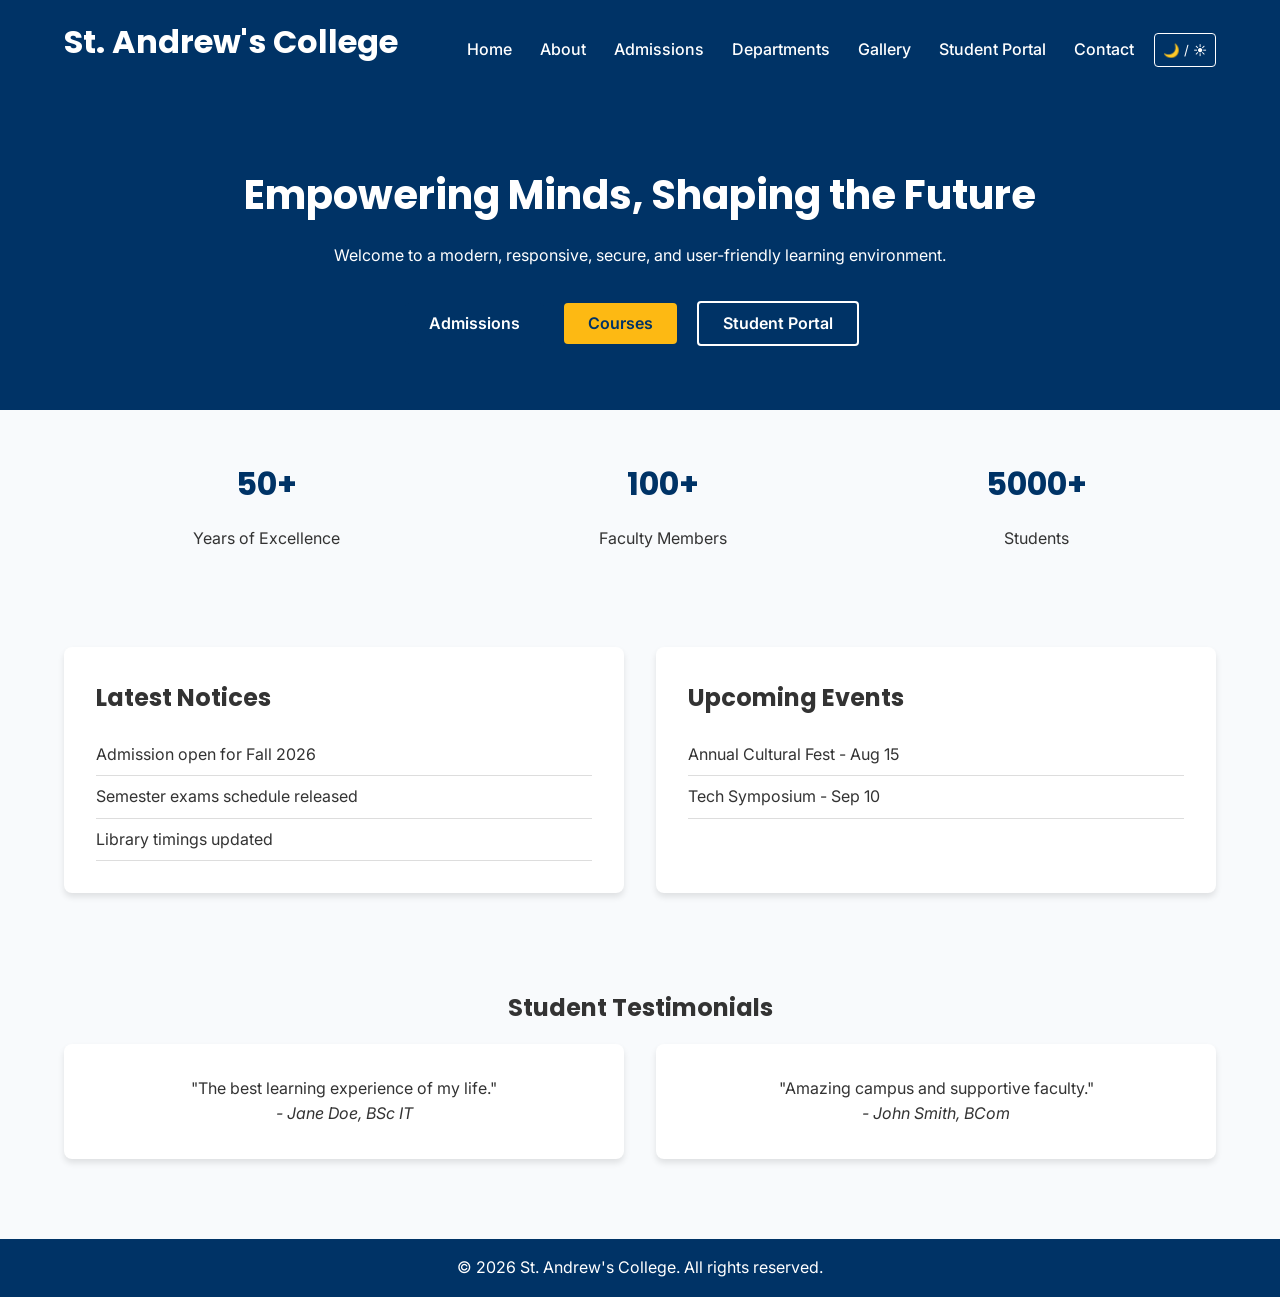
==== index.html @ fc95b26f "Commit 5: Complete redesign with dark mode and animations" ====
<!DOCTYPE html>
<html lang="en">
<head>
    <meta charset="UTF-8">
    <meta name="viewport" content="width=device-width, initial-scale=1.0">
    <title>St. Andrew's College | Home</title>
    <link rel="stylesheet" href="css/style.css">
    <link rel="stylesheet" href="css/animations.css">
    <link rel="stylesheet" href="css/darkmode.css">
    <link href="https://fonts.googleapis.com/css2?family=Poppins:wght@400;600;700&family=Inter:wght@400;500&display=swap" rel="stylesheet">
</head>
<body>
    <header class="navbar">
        <div class="container">
            <h1 class="logo">St. Andrew's College</h1>
            <nav class="nav-links">
                <a href="index.html">Home</a>
                <a href="about.html">About</a>
                <a href="admissions.html">Admissions</a>
                <a href="departments.html">Departments</a>
                <a href="gallery.html">Gallery</a>
                <a href="student-portal.html">Student Portal</a>
                <a href="contact.html">Contact</a>
            </nav>
            <button class="hamburger" aria-label="Menu">☰</button>
        </div>
    </header>

    <main>
        <section class="hero">
            <div class="container">
                <h2>Empowering Minds, Shaping the Future</h2>
                <p>Welcome to a modern, responsive, secure, and user-friendly learning environment.</p>
                <div class="quick-links">
                    <a href="admissions.html" class="btn btn-primary">Admissions</a>
                    <a href="departments.html" class="btn btn-accent">Courses</a>
                    <a href="student-portal.html" class="btn btn-outline">Student Portal</a>
                </div>
            </div>
        </section>

        <section class="college-stats container">
            <div class="stat-card">
                <h3>50+</h3>
                <p>Years of Excellence</p>
            </div>
            <div class="stat-card">
                <h3>100+</h3>
                <p>Faculty Members</p>
            </div>
            <div class="stat-card">
                <h3>5000+</h3>
                <p>Students</p>
            </div>
        </section>

        <section class="notices-events container split-layout">
            <div class="notices">
                <h2>Latest Notices</h2>
                <ul>
                    <li>Admission open for Fall 2026</li>
                    <li>Semester exams schedule released</li>
                    <li>Library timings updated</li>
                </ul>
            </div>
            <div class="events">
                <h2>Upcoming Events</h2>
                <ul>
                    <li>Annual Cultural Fest - Aug 15</li>
                    <li>Tech Symposium - Sep 10</li>
                </ul>
            </div>
        </section>

        <section class="testimonials container">
            <h2>Student Testimonials</h2>
            <div class="testimonial-grid">
                <blockquote class="card">
                    <p>"The best learning experience of my life."</p>
                    <cite>- Jane Doe, BSc IT</cite>
                </blockquote>
                <blockquote class="card">
                    <p>"Amazing campus and supportive faculty."</p>
                    <cite>- John Smith, BCom</cite>
                </blockquote>
            </div>
        </section>
    </main>

    <footer class="footer">
        <div class="container">
            <p>&copy; 2026 St. Andrew's College. All rights reserved.</p>
        </div>
    </footer>
    <script src="js/script.js"></script>
    <script src="js/darkmode.js"></script>
    <script src="js/scroll.js"></script>
</body>
</html>
---- css/style.css ----
:root {
    --primary: #003366;
    --accent: #FDB913;
    --bg-color: #F8FAFC;
    --card-bg: #FFFFFF;
    --text-main: #333333;
    --font-heading: 'Poppins', sans-serif;
    --font-body: 'Inter', sans-serif;
}

body.dark-mode {
    --bg-color: #111827;
    --card-bg: #1F2937;
    --text-main: #F9FAFB;
}

* {
    margin: 0;
    padding: 0;
    box-sizing: border-box;
}

body {
    font-family: var(--font-body);
    background-color: var(--bg-color);
    color: var(--text-main);
    line-height: 1.6;
}

h1, h2, h3, h4, h5, h6 {
    font-family: var(--font-heading);
    margin-bottom: 1rem;
}

.container {
    width: 90%;
    max-width: 1200px;
    margin: 0 auto;
}

.navbar {
    background-color: var(--primary);
    color: white;
    padding: 1rem 0;
    position: sticky;
    top: 0;
    z-index: 1000;
}

.navbar .container {
    display: flex;
    justify-content: space-between;
    align-items: center;
}

.nav-links a {
    color: white;
    text-decoration: none;
    margin-left: 1.5rem;
    font-weight: 500;
}

.nav-links a:hover {
    color: var(--accent);
}

.hamburger {
    display: none;
    background: none;
    border: none;
    color: white;
    font-size: 1.5rem;
    cursor: pointer;
}

.btn {
    display: inline-block;
    padding: 0.5rem 1.5rem;
    text-decoration: none;
    font-weight: 600;
    border-radius: 4px;
    margin-right: 1rem;
}

.btn-primary {
    background-color: var(--primary);
    color: white;
}

.btn-accent {
    background-color: var(--accent);
    color: var(--primary);
}

.btn-outline {
    background-color: transparent;
    border: 2px solid white;
    color: white;
}

.hero {
    background-color: var(--primary);
    color: white;
    text-align: center;
    padding: 4rem 0;
}

.hero h2 {
    font-size: 2.5rem;
}

.quick-links {
    margin-top: 2rem;
}

.college-stats {
    display: flex;
    justify-content: space-around;
    padding: 3rem 0;
    text-align: center;
}

.stat-card h3 {
    font-size: 2rem;
    color: var(--primary);
}

.split-layout {
    display: flex;
    gap: 2rem;
    padding: 3rem 0;
}

.split-layout > div {
    flex: 1;
    background: var(--card-bg);
    padding: 2rem;
    border-radius: 8px;
    box-shadow: 0 4px 6px rgba(0,0,0,0.1);
}

.notices ul, .events ul {
    list-style: none;
}

.notices li, .events li {
    padding: 0.5rem 0;
    border-bottom: 1px solid #ddd;
}

.testimonials {
    padding: 3rem 0;
    text-align: center;
}

.testimonial-grid {
    display: flex;
    gap: 2rem;
    justify-content: center;
}

.card {
    background: var(--card-bg);
    padding: 2rem;
    border-radius: 8px;
    box-shadow: 0 4px 6px rgba(0,0,0,0.1);
    flex: 1;
}

.footer {
    background-color: var(--primary);
    color: white;
    text-align: center;
    padding: 1rem 0;
    margin-top: 2rem;
}

@media (max-width: 768px) {
    .nav-links {
        display: none;
    }
    .hamburger {
        display: block;
    }
    .split-layout, .testimonial-grid, .college-stats {
        flex-direction: column;
    }
}
---- css/animations.css ----
/* Animations requested: Fade Up, Slide Left, Slide Right, Scale on Hover, Floating Hero, Animated Counters, Scroll Progress Bar, Smooth Scroll */

html {
    scroll-behavior: smooth;
}

.fade-up {
    opacity: 0;
    transform: translateY(30px);
    transition: opacity 0.6s ease-out, transform 0.6s ease-out;
}

.fade-up.visible {
    opacity: 1;
    transform: translateY(0);
}

.slide-left {
    opacity: 0;
    transform: translateX(-50px);
    transition: opacity 0.6s ease-out, transform 0.6s ease-out;
}

.slide-left.visible {
    opacity: 1;
    transform: translateX(0);
}

.slide-right {
    opacity: 0;
    transform: translateX(50px);
    transition: opacity 0.6s ease-out, transform 0.6s ease-out;
}

.slide-right.visible {
    opacity: 1;
    transform: translateX(0);
}

.scale-hover {
    transition: transform 0.3s ease;
}

.scale-hover:hover {
    transform: scale(1.05);
}

@keyframes float {
    0% { transform: translateY(0px); }
    50% { transform: translateY(-15px); }
    100% { transform: translateY(0px); }
}

.floating-hero {
    animation: float 4s ease-in-out infinite;
}

#scroll-progress {
    position: fixed;
    top: 0;
    left: 0;
    height: 4px;
    background: var(--accent);
    width: 0%;
    z-index: 2000;
}
---- css/darkmode.css ----
body.dark-mode {
    --bg-color: #111827;
    --card-bg: #1F2937;
    --text-main: #F9FAFB;
}

.dark-mode-toggle {
    background: transparent;
    border: 1px solid white;
    color: white;
    padding: 0.5rem;
    cursor: pointer;
    border-radius: 4px;
    margin-left: 1rem;
    font-family: var(--font-body);
}

.dark-mode-toggle:hover {
    background: rgba(255,255,255,0.1);
}
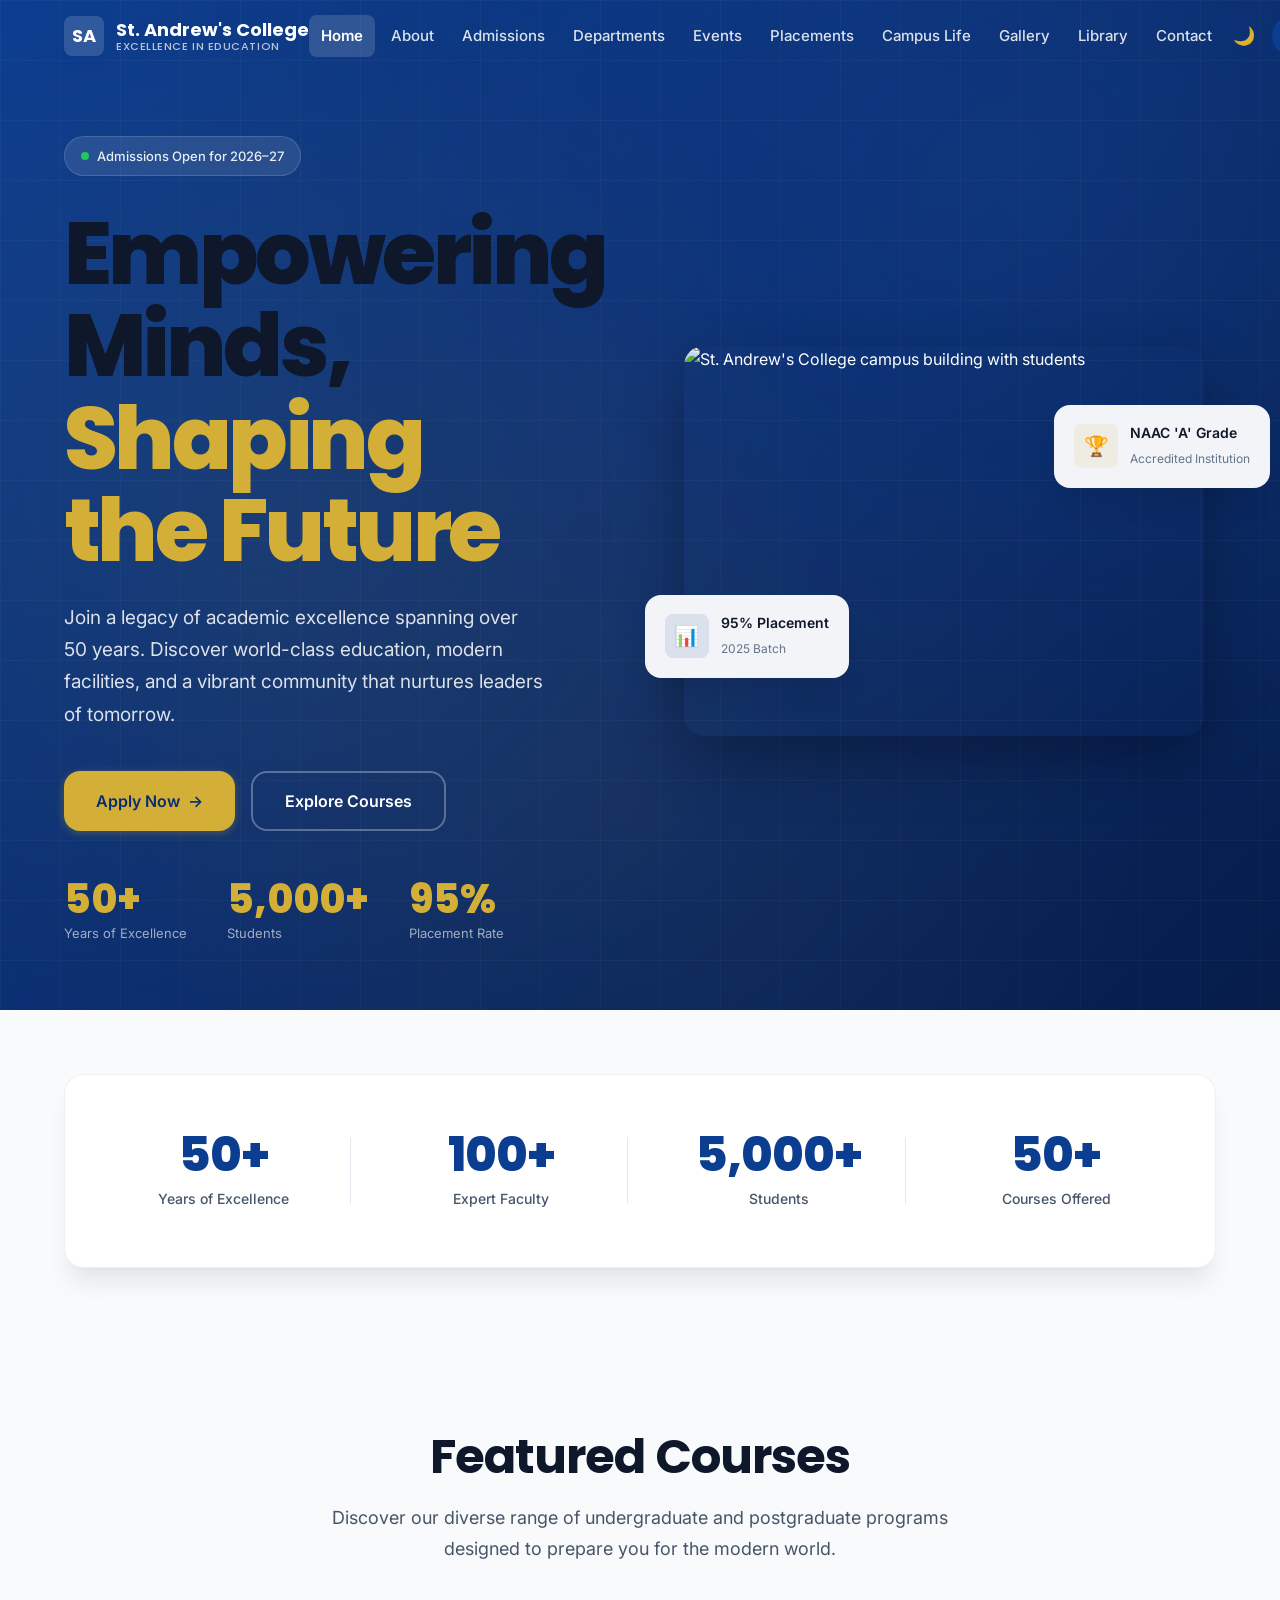
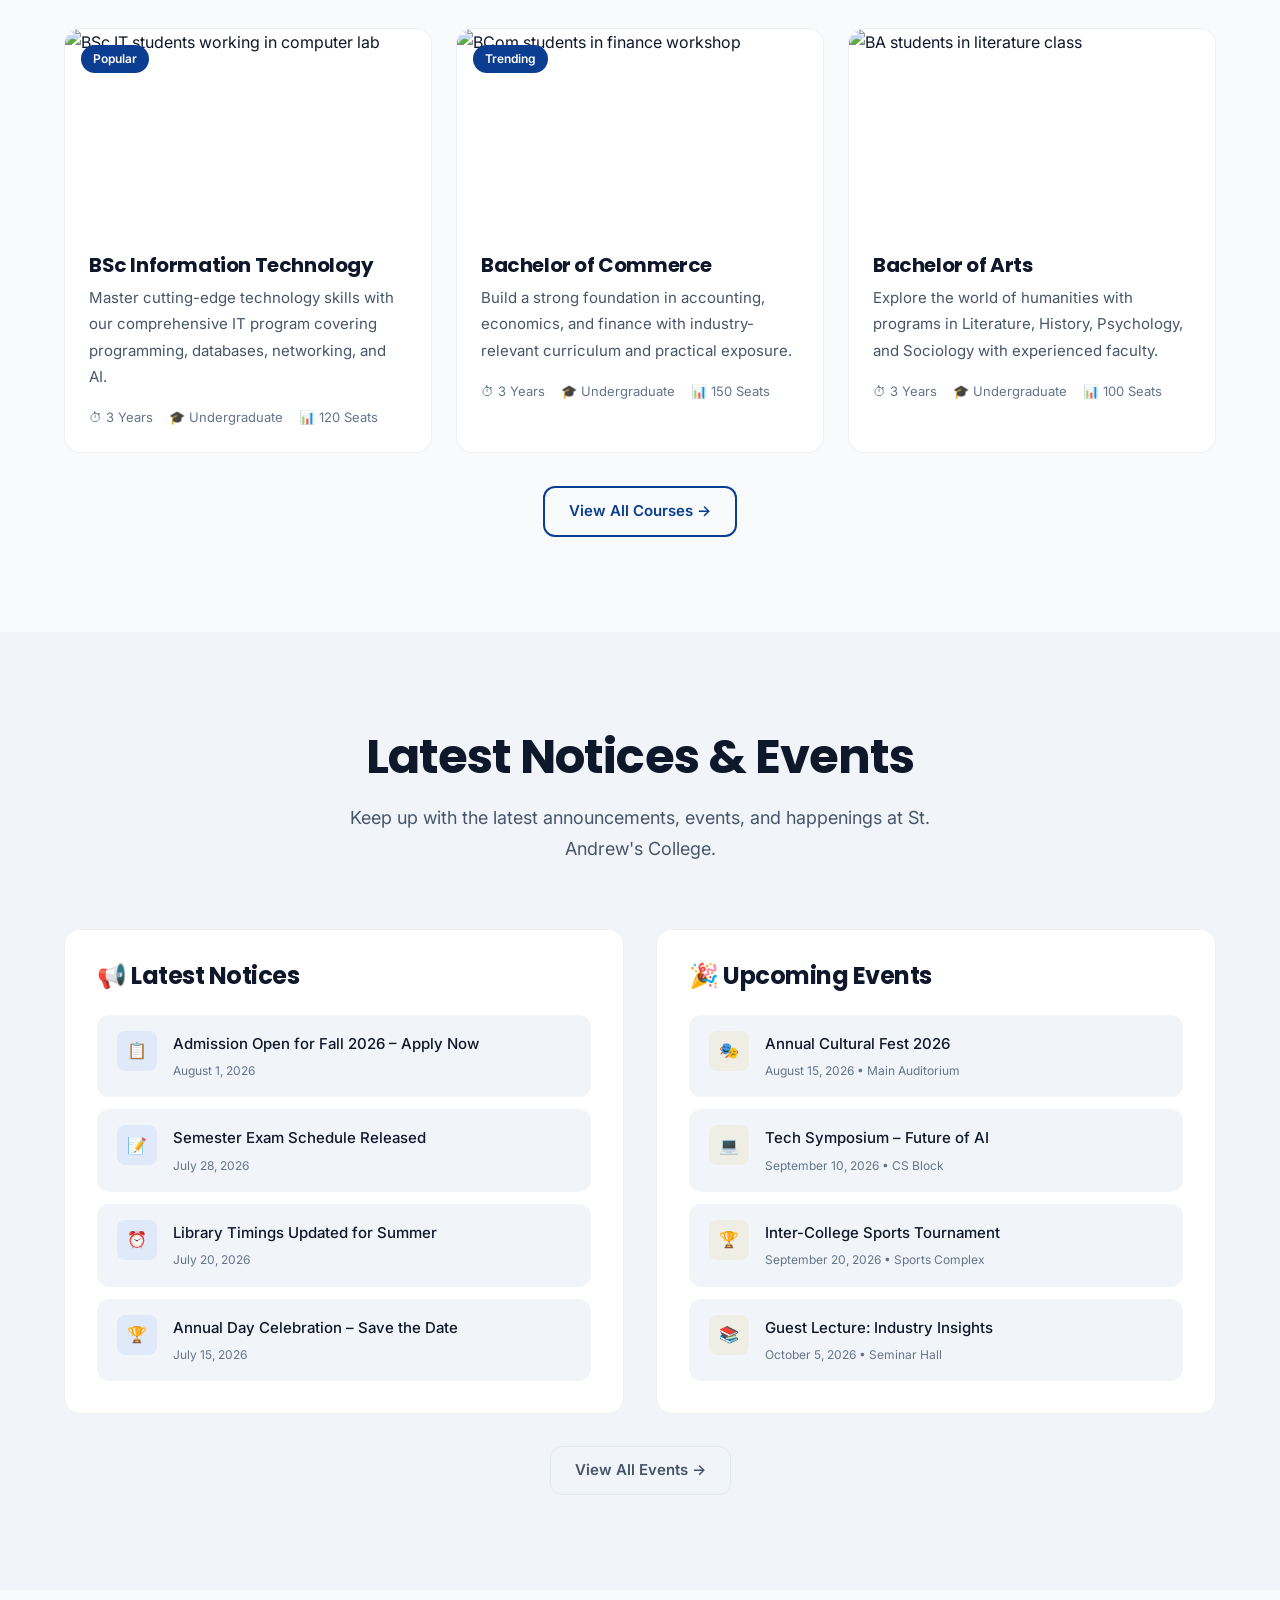
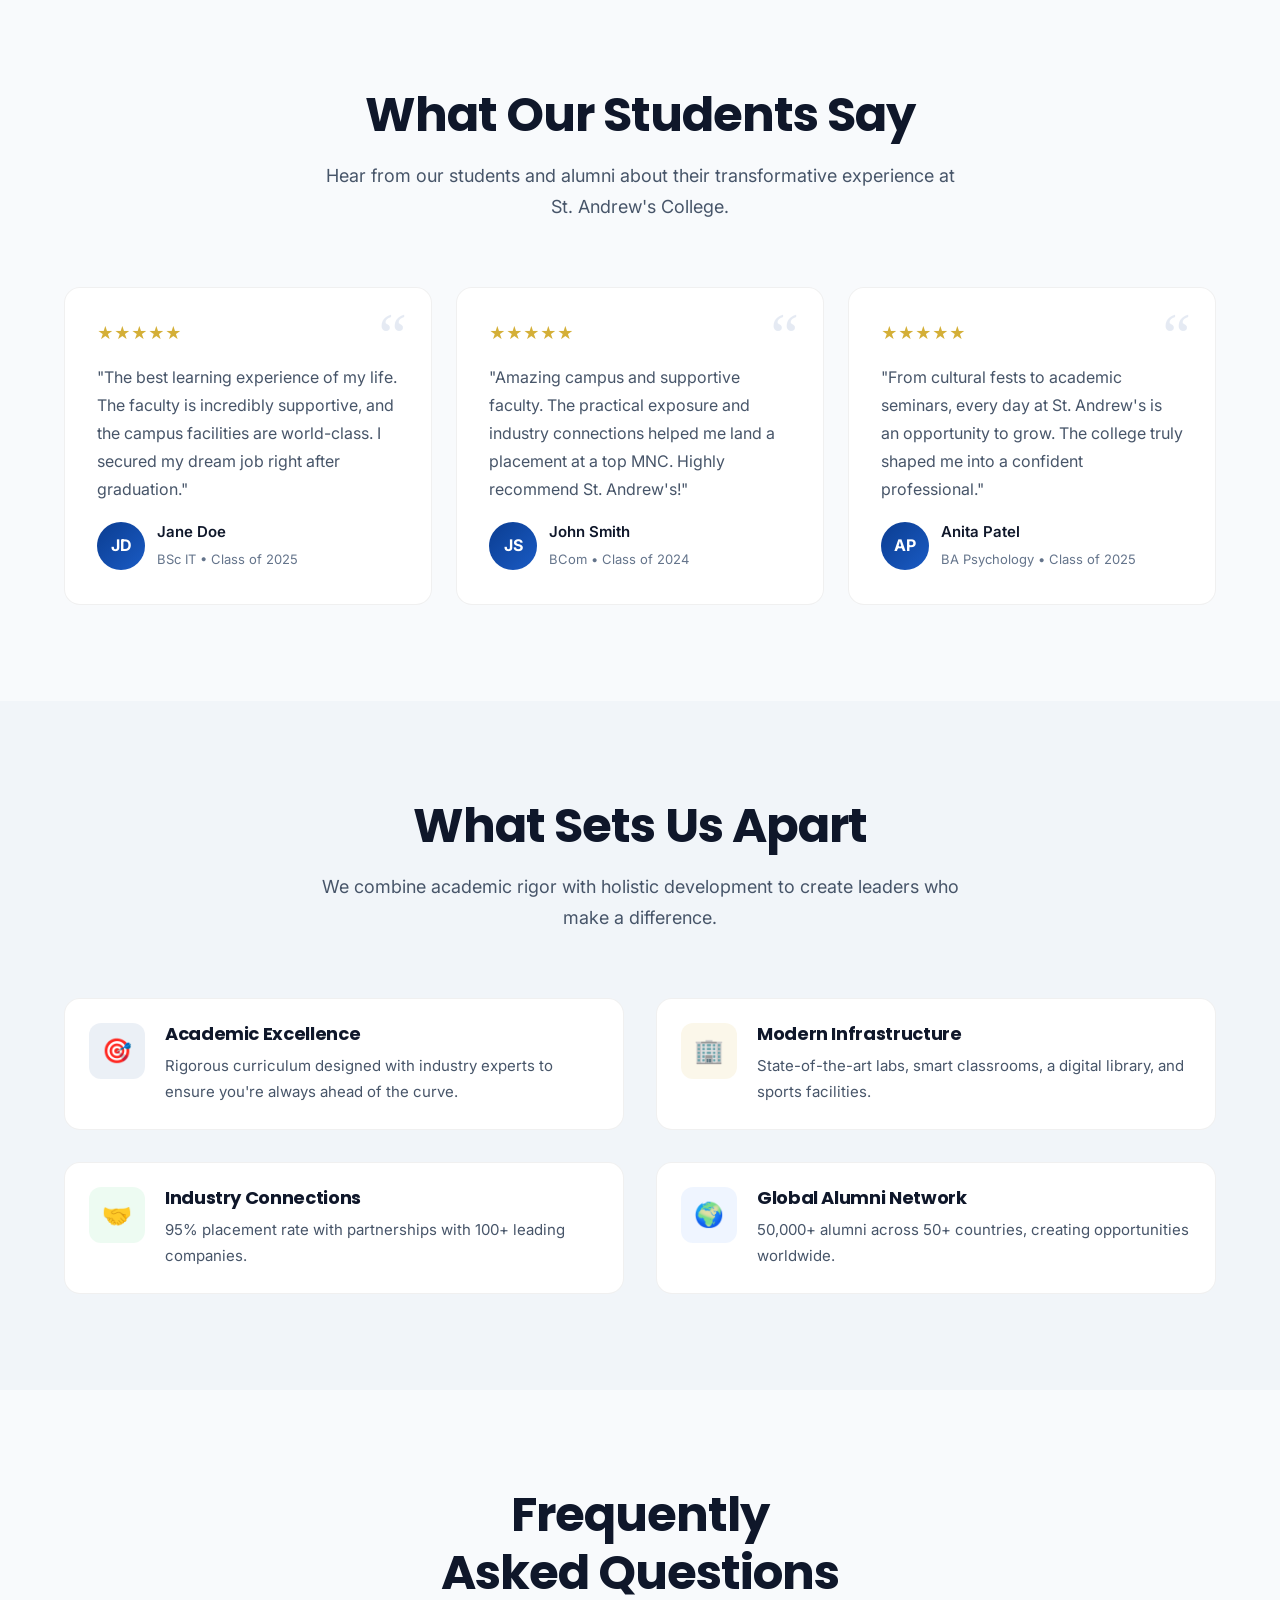
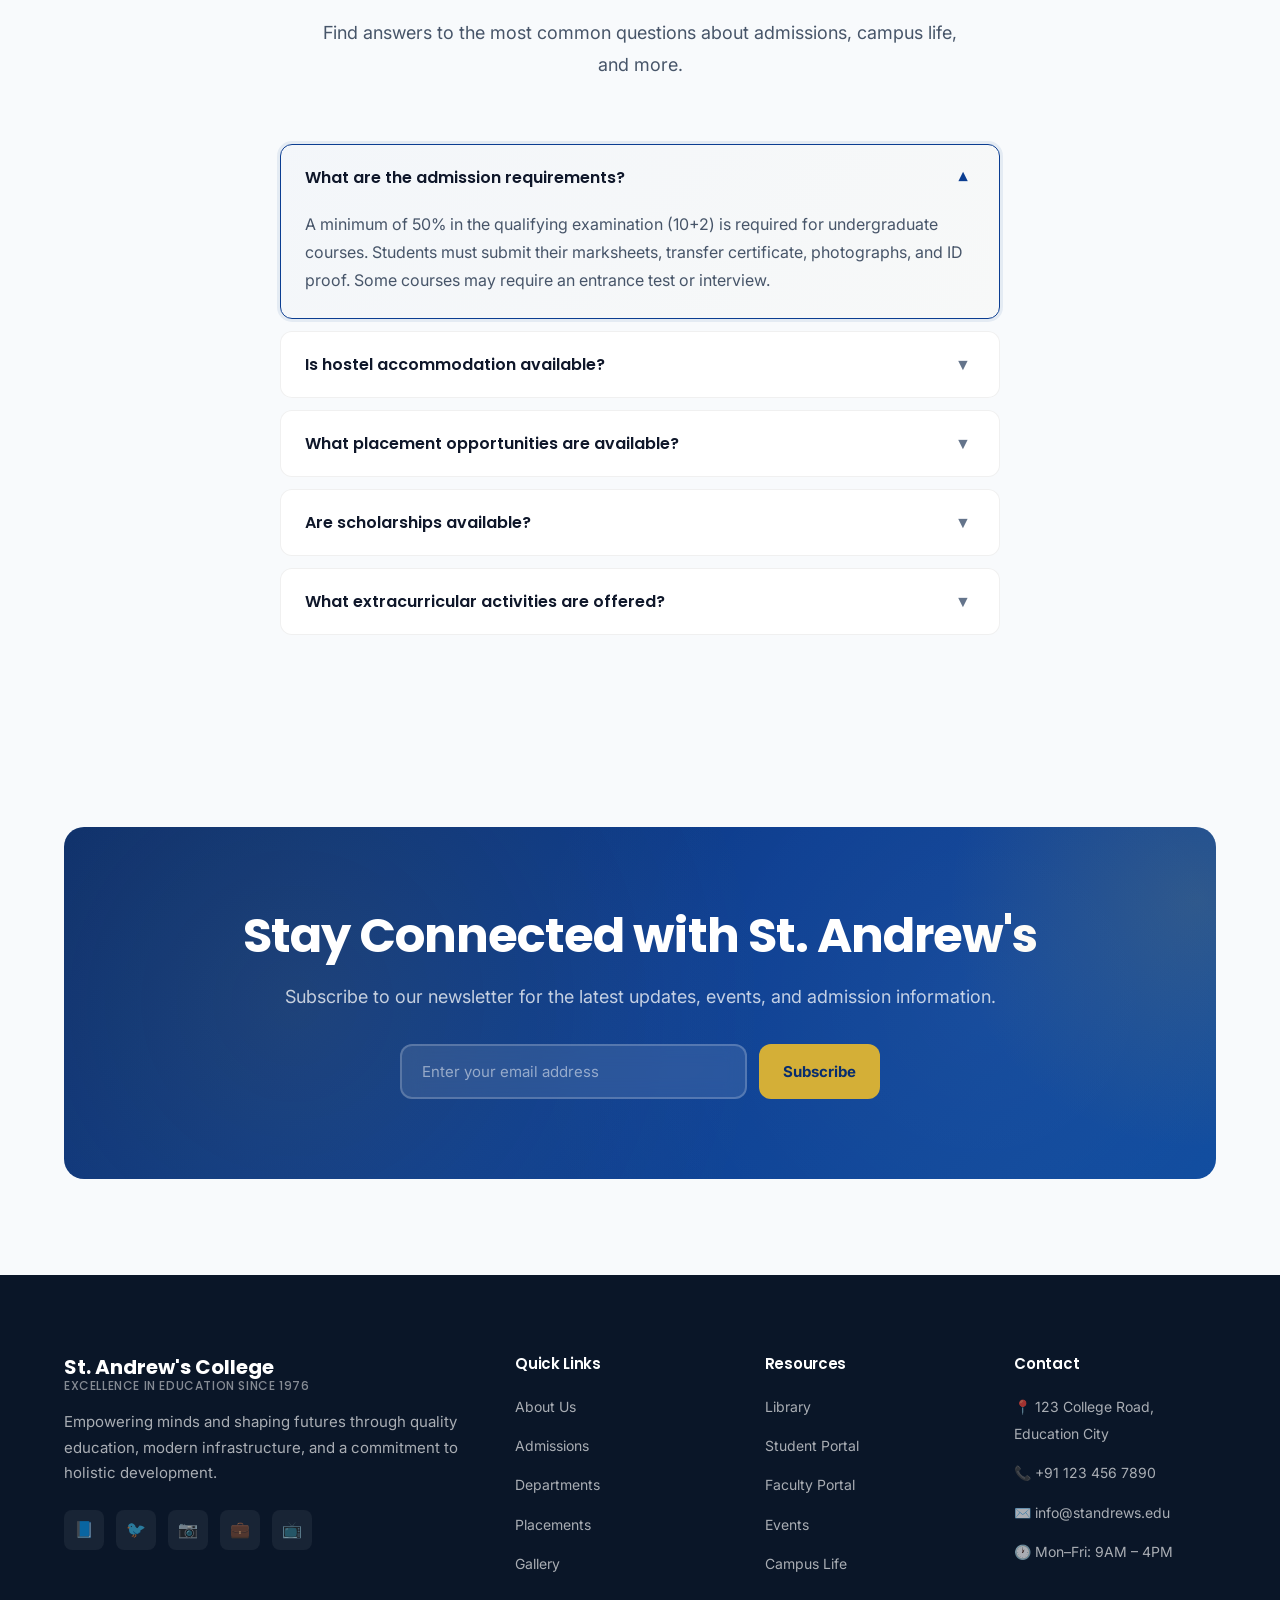
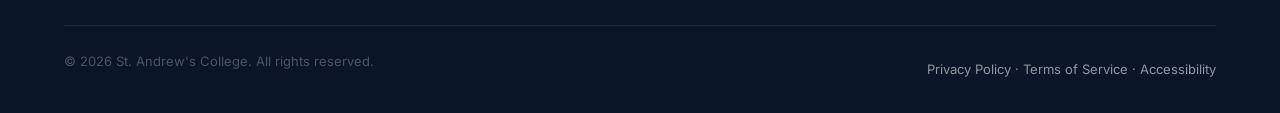
==== commit eca86583: "feat: premium UI redesign with bolder treatments and loading screens Design Improvements: - Impeccab" ====
--- a/index.html
+++ b/index.html
@@ -3,95 +3,543 @@
 <head>
     <meta charset="UTF-8">
     <meta name="viewport" content="width=device-width, initial-scale=1.0">
-    <title>St. Andrew's College | Home</title>
+    <meta name="description" content="St. Andrew's College – Empowering minds, shaping the future. Discover world-class education, modern facilities, and a vibrant campus life.">
+    <title>St. Andrew's College | Empowering Minds, Shaping the Future</title>
+    <link rel="preconnect" href="https://fonts.googleapis.com">
+    <link rel="preconnect" href="https://fonts.gstatic.com" crossorigin>
+    <link href="https://fonts.googleapis.com/css2?family=Poppins:wght@400;500;600;700;800&family=Inter:wght@400;500;600&display=swap" rel="stylesheet">
     <link rel="stylesheet" href="css/style.css">
+    <link rel="stylesheet" href="css/responsive.css">
     <link rel="stylesheet" href="css/animations.css">
     <link rel="stylesheet" href="css/darkmode.css">
-    <link href="https://fonts.googleapis.com/css2?family=Poppins:wght@400;600;700&family=Inter:wght@400;500&display=swap" rel="stylesheet">
 </head>
 <body>
-    <header class="navbar">
+    <!-- Page Loading Screen -->
+    <div class="page-loader" id="pageLoader">
+        <div class="loader-logo"><span class="loader-logo-text">SA</span></div>
+        <div class="loader-bar"><div class="loader-bar-inner"></div></div>
+        <p class="loader-text">Loading...</p>
+    </div>
+    <div class="page-transition" id="pageTransition"></div>
+    <!-- Skip Navigation -->
+    <a href="#main-content" class="skip-nav">Skip to main content</a>
+
+    <!-- Navigation -->
+    <header class="navbar" role="banner">
         <div class="container">
-            <h1 class="logo">St. Andrew's College</h1>
-            <nav class="nav-links">
-                <a href="index.html">Home</a>
+            <a href="index.html" class="logo" aria-label="St. Andrew's College Home">
+                <div class="logo-icon">SA</div>
+                <div class="logo-text">
+                    St. Andrew's College
+                    <small>Excellence in Education</small>
+                </div>
+            </a>
+
+            <nav class="nav-links" role="navigation" aria-label="Main navigation">
+                <a href="index.html" class="active">Home</a>
                 <a href="about.html">About</a>
                 <a href="admissions.html">Admissions</a>
                 <a href="departments.html">Departments</a>
+                <a href="events.html">Events</a>
+                <a href="placements.html">Placements</a>
+                <a href="campus-life.html">Campus Life</a>
                 <a href="gallery.html">Gallery</a>
-                <a href="student-portal.html">Student Portal</a>
+                <a href="library.html">Library</a>
                 <a href="contact.html">Contact</a>
             </nav>
-            <button class="hamburger" aria-label="Menu">☰</button>
+
+            <div class="nav-actions">
+                <button class="nav-btn dark-mode-toggle" aria-label="Toggle dark mode" title="Toggle dark mode">
+                    <span class="icon-moon">🌙</span>
+                    <span class="icon-sun">☀️</span>
+                </button>
+                <a href="student-portal.html" class="nav-cta">Student Portal</a>
+                <button class="hamburger" aria-label="Open menu" aria-controls="mobile-nav" aria-expanded="false">
+                    <span></span>
+                    <span></span>
+                    <span></span>
+                </button>
+            </div>
         </div>
     </header>
 
-    <main>
-        <section class="hero">
-            <div class="container">
-                <h2>Empowering Minds, Shaping the Future</h2>
-                <p>Welcome to a modern, responsive, secure, and user-friendly learning environment.</p>
-                <div class="quick-links">
-                    <a href="admissions.html" class="btn btn-primary">Admissions</a>
-                    <a href="departments.html" class="btn btn-accent">Courses</a>
-                    <a href="student-portal.html" class="btn btn-outline">Student Portal</a>
-                </div>
-            </div>
-        </section>
-
-        <section class="college-stats container">
-            <div class="stat-card">
-                <h3>50+</h3>
-                <p>Years of Excellence</p>
-            </div>
-            <div class="stat-card">
-                <h3>100+</h3>
-                <p>Faculty Members</p>
-            </div>
-            <div class="stat-card">
-                <h3>5000+</h3>
-                <p>Students</p>
-            </div>
-        </section>
-
-        <section class="notices-events container split-layout">
-            <div class="notices">
-                <h2>Latest Notices</h2>
-                <ul>
-                    <li>Admission open for Fall 2026</li>
-                    <li>Semester exams schedule released</li>
-                    <li>Library timings updated</li>
-                </ul>
-            </div>
-            <div class="events">
-                <h2>Upcoming Events</h2>
-                <ul>
-                    <li>Annual Cultural Fest - Aug 15</li>
-                    <li>Tech Symposium - Sep 10</li>
-                </ul>
-            </div>
-        </section>
-
-        <section class="testimonials container">
-            <h2>Student Testimonials</h2>
-            <div class="testimonial-grid">
-                <blockquote class="card">
-                    <p>"The best learning experience of my life."</p>
-                    <cite>- Jane Doe, BSc IT</cite>
-                </blockquote>
-                <blockquote class="card">
-                    <p>"Amazing campus and supportive faculty."</p>
-                    <cite>- John Smith, BCom</cite>
-                </blockquote>
-            </div>
-        </section>
+    <!-- Mobile Navigation -->
+    <div class="mobile-nav" id="mobile-nav" role="navigation" aria-label="Mobile navigation">
+        <ul class="mobile-nav-links">
+            <li><a href="index.html" class="active"><span class="nav-icon">🏠</span> Home</a></li>
+            <li><a href="about.html"><span class="nav-icon">ℹ️</span> About</a></li>
+            <li><a href="admissions.html"><span class="nav-icon">📝</span> Admissions</a></li>
+            <li><a href="departments.html"><span class="nav-icon">📚</span> Departments</a></li>
+            <li><a href="events.html"><span class="nav-icon">🎉</span> Events</a></li>
+            <li><a href="placements.html"><span class="nav-icon">💼</span> Placements</a></li>
+            <li><a href="campus-life.html"><span class="nav-icon">🏫</span> Campus Life</a></li>
+            <li><a href="gallery.html"><span class="nav-icon">📷</span> Gallery</a></li>
+            <li><a href="library.html"><span class="nav-icon">📖</span> Library</a></li>
+            <li><a href="faculty-portal.html"><span class="nav-icon">👨‍🏫</span> Faculty</a></li>
+            <li><a href="contact.html"><span class="nav-icon">📞</span> Contact</a></li>
+        </ul>
+        <div class="mobile-nav-divider"></div>
+        <a href="student-portal.html" class="mobile-nav-cta">🎓 Student Portal</a>
+    </div>
+
+    <!-- Main Content -->
+    <main id="main-content">
+
+        <!-- Hero Section -->
+        <section class="hero" aria-label="Welcome hero">
+            <div class="hero-grid-pattern" aria-hidden="true"></div>
+            <div class="container">
+                <div class="hero-content">
+                    <div class="hero-badge">
+                        <span class="badge-dot" aria-hidden="true"></span>
+                        Admissions Open for 2026–27
+                    </div>
+                    <h1>
+                        Empowering Minds,
+                        <span class="highlight">Shaping the Future</span>
+                    </h1>
+                    <p class="hero-description">
+                        Join a legacy of academic excellence spanning over 50 years. Discover world-class education, modern facilities, and a vibrant community that nurtures leaders of tomorrow.
+                    </p>
+                    <div class="hero-actions">
+                        <a href="admissions.html" class="btn btn-secondary btn-lg">
+                            Apply Now <span aria-hidden="true">→</span>
+                        </a>
+                        <a href="departments.html" class="btn btn-outline btn-lg">
+                            Explore Courses
+                        </a>
+                    </div>
+                    <div class="hero-stats">
+                        <div class="hero-stat">
+                            <span class="hero-stat-number">50+</span>
+                            <span class="hero-stat-label">Years of Excellence</span>
+                        </div>
+                        <div class="hero-stat">
+                            <span class="hero-stat-number">5,000+</span>
+                            <span class="hero-stat-label">Students</span>
+                        </div>
+                        <div class="hero-stat">
+                            <span class="hero-stat-number">95%</span>
+                            <span class="hero-stat-label">Placement Rate</span>
+                        </div>
+                    </div>
+                </div>
+                <div class="hero-visual">
+                    <div class="hero-image-wrapper">
+                        <img src="https://images.unsplash.com/photo-1562774053-701939374585?w=800&h=600&fit=crop" alt="St. Andrew's College campus building with students" loading="eager">
+                    </div>
+                    <div class="hero-floating-card card-1">
+                        <div class="card-icon gold">🏆</div>
+                        <div class="card-text">
+                            <strong>NAAC 'A' Grade</strong>
+                            <span>Accredited Institution</span>
+                        </div>
+                    </div>
+                    <div class="hero-floating-card card-2">
+                        <div class="card-icon blue">📊</div>
+                        <div class="card-text">
+                            <strong>95% Placement</strong>
+                            <span>2025 Batch</span>
+                        </div>
+                    </div>
+                </div>
+            </div>
+        </section>
+
+        <!-- Quick Stats -->
+        <section class="section-sm" aria-label="College statistics">
+            <div class="container">
+                <div class="stats-grid animate-on-scroll">
+                    <div class="stat-item">
+                        <div class="stat-number">50+</div>
+                        <div class="stat-label">Years of Excellence</div>
+                    </div>
+                    <div class="stat-item">
+                        <div class="stat-number">100+</div>
+                        <div class="stat-label">Expert Faculty</div>
+                    </div>
+                    <div class="stat-item">
+                        <div class="stat-number">5,000+</div>
+                        <div class="stat-label">Students</div>
+                    </div>
+                    <div class="stat-item">
+                        <div class="stat-number">50+</div>
+                        <div class="stat-label">Courses Offered</div>
+                    </div>
+                </div>
+            </div>
+        </section>
+
+        <!-- Featured Courses -->
+        <section class="section" aria-labelledby="courses-heading">
+            <div class="container">
+                <div class="section-header animate-on-scroll">
+                    <h2 id="courses-heading">Featured Courses</h2>
+                    <p>Discover our diverse range of undergraduate and postgraduate programs designed to prepare you for the modern world.</p>
+                </div>
+                <div class="courses-grid stagger-children animate-on-scroll">
+                    <article class="course-card">
+                        <div class="course-card-image">
+                            <img src="https://images.unsplash.com/photo-1518770660439-4636190af475?w=600&h=400&fit=crop" alt="BSc IT students working in computer lab" loading="lazy">
+                            <span class="course-card-badge">Popular</span>
+                        </div>
+                        <div class="course-card-body">
+                            <h3>BSc Information Technology</h3>
+                            <p>Master cutting-edge technology skills with our comprehensive IT program covering programming, databases, networking, and AI.</p>
+                            <div class="course-card-meta">
+                                <span>⏱ 3 Years</span>
+                                <span>🎓 Undergraduate</span>
+                                <span>📊 120 Seats</span>
+                            </div>
+                        </div>
+                    </article>
+                    <article class="course-card">
+                        <div class="course-card-image">
+                            <img src="https://images.unsplash.com/photo-1454165804606-c3d57bc86b40?w=600&h=400&fit=crop" alt="BCom students in finance workshop" loading="lazy">
+                            <span class="course-card-badge">Trending</span>
+                        </div>
+                        <div class="course-card-body">
+                            <h3>Bachelor of Commerce</h3>
+                            <p>Build a strong foundation in accounting, economics, and finance with industry-relevant curriculum and practical exposure.</p>
+                            <div class="course-card-meta">
+                                <span>⏱ 3 Years</span>
+                                <span>🎓 Undergraduate</span>
+                                <span>📊 150 Seats</span>
+                            </div>
+                        </div>
+                    </article>
+                    <article class="course-card">
+                        <div class="course-card-image">
+                            <img src="https://images.unsplash.com/photo-1523050854058-8df90110c9f1?w=600&h=400&fit=crop" alt="BA students in literature class" loading="lazy">
+                        </div>
+                        <div class="course-card-body">
+                            <h3>Bachelor of Arts</h3>
+                            <p>Explore the world of humanities with programs in Literature, History, Psychology, and Sociology with experienced faculty.</p>
+                            <div class="course-card-meta">
+                                <span>⏱ 3 Years</span>
+                                <span>🎓 Undergraduate</span>
+                                <span>📊 100 Seats</span>
+                            </div>
+                        </div>
+                    </article>
+                </div>
+                <div class="text-center mt-8 animate-on-scroll">
+                    <a href="departments.html" class="btn btn-outline">View All Courses →</a>
+                </div>
+            </div>
+        </section>
+
+        <!-- Notices & Events -->
+        <section class="section" style="background: var(--bg-subtle);" aria-labelledby="notices-events-heading">
+            <div class="container">
+                <div class="section-header animate-on-scroll">
+                    <h2 id="notices-events-heading">Latest Notices & Events</h2>
+                    <p>Keep up with the latest announcements, events, and happenings at St. Andrew's College.</p>
+                </div>
+                <div class="notices-events-grid">
+                    <div class="card animate-slide-left">
+                        <h3 style="margin-bottom: var(--space-6); display: flex; align-items: center; gap: var(--space-2);">
+                            📢 Latest Notices
+                        </h3>
+                        <ul class="notice-list">
+                            <li class="notice-item">
+                                <div class="notice-icon">📋</div>
+                                <div>
+                                    <p>Admission Open for Fall 2026 – Apply Now</p>
+                                    <small>August 1, 2026</small>
+                                </div>
+                            </li>
+                            <li class="notice-item">
+                                <div class="notice-icon">📝</div>
+                                <div>
+                                    <p>Semester Exam Schedule Released</p>
+                                    <small>July 28, 2026</small>
+                                </div>
+                            </li>
+                            <li class="notice-item">
+                                <div class="notice-icon">⏰</div>
+                                <div>
+                                    <p>Library Timings Updated for Summer</p>
+                                    <small>July 20, 2026</small>
+                                </div>
+                            </li>
+                            <li class="notice-item">
+                                <div class="notice-icon">🏆</div>
+                                <div>
+                                    <p>Annual Day Celebration – Save the Date</p>
+                                    <small>July 15, 2026</small>
+                                </div>
+                            </li>
+                        </ul>
+                    </div>
+                    <div class="card animate-slide-right">
+                        <h3 style="margin-bottom: var(--space-6); display: flex; align-items: center; gap: var(--space-2);">
+                            🎉 Upcoming Events
+                        </h3>
+                        <ul class="event-list">
+                            <li class="event-item">
+                                <div class="event-icon">🎭</div>
+                                <div>
+                                    <p>Annual Cultural Fest 2026</p>
+                                    <small>August 15, 2026 • Main Auditorium</small>
+                                </div>
+                            </li>
+                            <li class="event-item">
+                                <div class="event-icon">💻</div>
+                                <div>
+                                    <p>Tech Symposium – Future of AI</p>
+                                    <small>September 10, 2026 • CS Block</small>
+                                </div>
+                            </li>
+                            <li class="event-item">
+                                <div class="event-icon">🏆</div>
+                                <div>
+                                    <p>Inter-College Sports Tournament</p>
+                                    <small>September 20, 2026 • Sports Complex</small>
+                                </div>
+                            </li>
+                            <li class="event-item">
+                                <div class="event-icon">📚</div>
+                                <div>
+                                    <p>Guest Lecture: Industry Insights</p>
+                                    <small>October 5, 2026 • Seminar Hall</small>
+                                </div>
+                            </li>
+                        </ul>
+                    </div>
+                </div>
+                <div class="text-center mt-8 animate-on-scroll">
+                    <a href="events.html" class="btn btn-ghost">View All Events →</a>
+                </div>
+            </div>
+        </section>
+
+        <!-- Testimonials -->
+        <section class="section" aria-labelledby="testimonials-heading">
+            <div class="container">
+                <div class="section-header animate-on-scroll">
+                    <h2 id="testimonials-heading">What Our Students Say</h2>
+                    <p>Hear from our students and alumni about their transformative experience at St. Andrew's College.</p>
+                </div>
+                <div class="testimonials-grid stagger-children animate-on-scroll">
+                    <blockquote class="testimonial-card">
+                        <div class="testimonial-stars" aria-label="5 stars">★★★★★</div>
+                        <p>"The best learning experience of my life. The faculty is incredibly supportive, and the campus facilities are world-class. I secured my dream job right after graduation."</p>
+                        <div class="testimonial-author">
+                            <div class="testimonial-avatar">JD</div>
+                            <div class="testimonial-info">
+                                <strong>Jane Doe</strong>
+                                <span>BSc IT • Class of 2025</span>
+                            </div>
+                        </div>
+                    </blockquote>
+                    <blockquote class="testimonial-card">
+                        <div class="testimonial-stars" aria-label="5 stars">★★★★★</div>
+                        <p>"Amazing campus and supportive faculty. The practical exposure and industry connections helped me land a placement at a top MNC. Highly recommend St. Andrew's!"</p>
+                        <div class="testimonial-author">
+                            <div class="testimonial-avatar">JS</div>
+                            <div class="testimonial-info">
+                                <strong>John Smith</strong>
+                                <span>BCom • Class of 2024</span>
+                            </div>
+                        </div>
+                    </blockquote>
+                    <blockquote class="testimonial-card">
+                        <div class="testimonial-stars" aria-label="5 stars">★★★★★</div>
+                        <p>"From cultural fests to academic seminars, every day at St. Andrew's is an opportunity to grow. The college truly shaped me into a confident professional."</p>
+                        <div class="testimonial-author">
+                            <div class="testimonial-avatar">AP</div>
+                            <div class="testimonial-info">
+                                <strong>Anita Patel</strong>
+                                <span>BA Psychology • Class of 2025</span>
+                            </div>
+                        </div>
+                    </blockquote>
+                </div>
+            </div>
+        </section>
+
+        <!-- Why Choose Us -->
+        <section class="section" style="background: var(--bg-subtle);" aria-labelledby="why-heading">
+            <div class="container">
+                <div class="section-header animate-on-scroll">
+                    <h2 id="why-heading">What Sets Us Apart</h2>
+                    <p>We combine academic rigor with holistic development to create leaders who make a difference.</p>
+                </div>
+                <div class="animate-on-scroll" style="display: grid; grid-template-columns: 1fr 1fr; gap: var(--space-8);">
+                    <div style="display: flex; gap: var(--space-5); align-items: flex-start; padding: var(--space-6); background: var(--card); border-radius: var(--radius-xl); border: 1px solid var(--card-border);">
+                        <div style="width: 56px; height: 56px; background: rgba(11,61,145,0.08); border-radius: var(--radius-lg); display: flex; align-items: center; justify-content: center; font-size: 1.5rem; flex-shrink: 0;">🎯</div>
+                        <div>
+                            <h3 style="margin-bottom: var(--space-2); font-size: 1.125rem;">Academic Excellence</h3>
+                            <p style="margin: 0; font-size: 0.9375rem;">Rigorous curriculum designed with industry experts to ensure you're always ahead of the curve.</p>
+                        </div>
+                    </div>
+                    <div style="display: flex; gap: var(--space-5); align-items: flex-start; padding: var(--space-6); background: var(--card); border-radius: var(--radius-xl); border: 1px solid var(--card-border);">
+                        <div style="width: 56px; height: 56px; background: rgba(212,175,55,0.1); border-radius: var(--radius-lg); display: flex; align-items: center; justify-content: center; font-size: 1.5rem; flex-shrink: 0;">🏢</div>
+                        <div>
+                            <h3 style="margin-bottom: var(--space-2); font-size: 1.125rem;">Modern Infrastructure</h3>
+                            <p style="margin: 0; font-size: 0.9375rem;">State-of-the-art labs, smart classrooms, a digital library, and sports facilities.</p>
+                        </div>
+                    </div>
+                    <div style="display: flex; gap: var(--space-5); align-items: flex-start; padding: var(--space-6); background: var(--card); border-radius: var(--radius-xl); border: 1px solid var(--card-border);">
+                        <div style="width: 56px; height: 56px; background: rgba(34,197,94,0.08); border-radius: var(--radius-lg); display: flex; align-items: center; justify-content: center; font-size: 1.5rem; flex-shrink: 0;">🤝</div>
+                        <div>
+                            <h3 style="margin-bottom: var(--space-2); font-size: 1.125rem;">Industry Connections</h3>
+                            <p style="margin: 0; font-size: 0.9375rem;">95% placement rate with partnerships with 100+ leading companies.</p>
+                        </div>
+                    </div>
+                    <div style="display: flex; gap: var(--space-5); align-items: flex-start; padding: var(--space-6); background: var(--card); border-radius: var(--radius-xl); border: 1px solid var(--card-border);">
+                        <div style="width: 56px; height: 56px; background: rgba(59,130,246,0.08); border-radius: var(--radius-lg); display: flex; align-items: center; justify-content: center; font-size: 1.5rem; flex-shrink: 0;">🌍</div>
+                        <div>
+                            <h3 style="margin-bottom: var(--space-2); font-size: 1.125rem;">Global Alumni Network</h3>
+                            <p style="margin: 0; font-size: 0.9375rem;">50,000+ alumni across 50+ countries, creating opportunities worldwide.</p>
+                        </div>
+                    </div>
+                </div>
+            </div>
+        </section>
+
+        <!-- FAQ -->
+        <section class="section" aria-labelledby="faq-heading">
+            <div class="container">
+                <div class="section-header animate-on-scroll">
+                    <h2 id="faq-heading">Frequently Asked Questions</h2>
+                    <p>Find answers to the most common questions about admissions, campus life, and more.</p>
+                </div>
+                <div class="faq-list animate-on-scroll">
+                    <div class="faq-item active">
+                        <button class="faq-question" aria-expanded="true">
+                            What are the admission requirements?
+                            <span class="faq-chevron" aria-hidden="true">▼</span>
+                        </button>
+                        <div class="faq-answer" style="max-height: 200px;">
+                            <div class="faq-answer-inner">
+                                A minimum of 50% in the qualifying examination (10+2) is required for undergraduate courses. Students must submit their marksheets, transfer certificate, photographs, and ID proof. Some courses may require an entrance test or interview.
+                            </div>
+                        </div>
+                    </div>
+                    <div class="faq-item">
+                        <button class="faq-question" aria-expanded="false">
+                            Is hostel accommodation available?
+                            <span class="faq-chevron" aria-hidden="true">▼</span>
+                        </button>
+                        <div class="faq-answer">
+                            <div class="faq-answer-inner">
+                                Yes, we provide separate hostel facilities for boys and girls on campus. The hostels are equipped with modern amenities including Wi-Fi, mess facilities, 24/7 security, and recreational areas.
+                            </div>
+                        </div>
+                    </div>
+                    <div class="faq-item">
+                        <button class="faq-question" aria-expanded="false">
+                            What placement opportunities are available?
+                            <span class="faq-chevron" aria-hidden="true">▼</span>
+                        </button>
+                        <div class="faq-answer">
+                            <div class="faq-answer-inner">
+                                Our dedicated placement cell works with 100+ companies including TCS, Infosys, Wipro, and more. We have a 95% placement rate with average packages ranging from ₹4-8 LPA for undergraduate students.
+                            </div>
+                        </div>
+                    </div>
+                    <div class="faq-item">
+                        <button class="faq-question" aria-expanded="false">
+                            Are scholarships available?
+                            <span class="faq-chevron" aria-hidden="true">▼</span>
+                        </button>
+                        <div class="faq-answer">
+                            <div class="faq-answer-inner">
+                                Yes, we offer merit-based scholarships, need-based financial aid, and sports quotas. Scholarships range from 25% to 100% of tuition fees based on academic performance and financial background.
+                            </div>
+                        </div>
+                    </div>
+                    <div class="faq-item">
+                        <button class="faq-question" aria-expanded="false">
+                            What extracurricular activities are offered?
+                            <span class="faq-chevron" aria-hidden="true">▼</span>
+                        </button>
+                        <div class="faq-answer">
+                            <div class="faq-answer-inner">
+                                We offer a wide range of activities including sports, cultural clubs, NSS, NCC, tech clubs, literary societies, and annual fests. Students can join any number of clubs and participate in inter-college competitions.
+                            </div>
+                        </div>
+                    </div>
+                </div>
+            </div>
+        </section>
+
+        <!-- Newsletter -->
+        <section class="section" aria-labelledby="newsletter-heading">
+            <div class="container">
+                <div class="newsletter-section animate-on-scroll">
+                    <h2 id="newsletter-heading">Stay Connected with St. Andrew's</h2>
+                    <p>Subscribe to our newsletter for the latest updates, events, and admission information.</p>
+                    <form class="newsletter-form" onsubmit="event.preventDefault(); this.querySelector('button').textContent='Subscribed! ✓'; this.querySelector('input').value='';">
+                        <input type="email" placeholder="Enter your email address" required aria-label="Email address for newsletter">
+                        <button type="submit">Subscribe</button>
+                    </form>
+                </div>
+            </div>
+        </section>
+
     </main>
 
-    <footer class="footer">
+    <!-- Footer -->
+    <footer class="footer" role="contentinfo">
         <div class="container">
-            <p>&copy; 2026 St. Andrew's College. All rights reserved.</p>
+            <div class="footer-grid">
+                <div class="footer-brand">
+                    <div class="logo-text" style="font-size: 1.25rem; margin-bottom: var(--space-4); color: white;">
+                        St. Andrew's College
+                        <small style="display: block; font-size: 0.75rem; color: rgba(255,255,255,0.5); font-weight: 500;">Excellence in Education Since 1976</small>
+                    </div>
+                    <p>Empowering minds and shaping futures through quality education, modern infrastructure, and a commitment to holistic development.</p>
+                    <div class="footer-social">
+                        <a href="#" aria-label="Facebook"><span aria-hidden="true">📘</span></a>
+                        <a href="#" aria-label="Twitter"><span aria-hidden="true">🐦</span></a>
+                        <a href="#" aria-label="Instagram"><span aria-hidden="true">📷</span></a>
+                        <a href="#" aria-label="LinkedIn"><span aria-hidden="true">💼</span></a>
+                        <a href="#" aria-label="YouTube"><span aria-hidden="true">📺</span></a>
+                    </div>
+                </div>
+                <div class="footer-column">
+                    <h4>Quick Links</h4>
+                    <ul class="footer-links">
+                        <li><a href="about.html">About Us</a></li>
+                        <li><a href="admissions.html">Admissions</a></li>
+                        <li><a href="departments.html">Departments</a></li>
+                        <li><a href="placements.html">Placements</a></li>
+                        <li><a href="gallery.html">Gallery</a></li>
+                    </ul>
+                </div>
+                <div class="footer-column">
+                    <h4>Resources</h4>
+                    <ul class="footer-links">
+                        <li><a href="library.html">Library</a></li>
+                        <li><a href="student-portal.html">Student Portal</a></li>
+                        <li><a href="faculty-portal.html">Faculty Portal</a></li>
+                        <li><a href="events.html">Events</a></li>
+                        <li><a href="campus-life.html">Campus Life</a></li>
+                    </ul>
+                </div>
+                <div class="footer-column">
+                    <h4>Contact</h4>
+                    <ul class="footer-links">
+                        <li><a href="contact.html"><span aria-hidden="true">📍</span> 123 College Road, Education City</a></li>
+                        <li><a href="tel:+911234567890"><span aria-hidden="true">📞</span> +91 123 456 7890</a></li>
+                        <li><a href="mailto:info@standrews.edu"><span aria-hidden="true">✉️</span> info@standrews.edu</a></li>
+                        <li><a href="#"><span aria-hidden="true">🕐</span> Mon–Fri: 9AM – 4PM</a></li>
+                    </ul>
+                </div>
+            </div>
+            <div class="footer-bottom">
+                <p>&copy; 2026 St. Andrew's College. All rights reserved.</p>
+                <div>
+                    <a href="#">Privacy Policy</a> · <a href="#">Terms of Service</a> · <a href="#">Accessibility</a>
+                </div>
+            </div>
         </div>
     </footer>
+
+    <!-- Scripts -->
     <script src="js/script.js"></script>
     <script src="js/darkmode.js"></script>
     <script src="js/scroll.js"></script>
--- a/css/style.css
+++ b/css/style.css
@@ -1,188 +1,1960 @@
+/* ============================================================
+   St. Andrew's College – Premium Design System
+   Apple-inspired · Minimal · Elegant · Student-focused
+   ============================================================ */
+
+/* ---- CSS Custom Properties ---- */
 :root {
-    --primary: #003366;
-    --accent: #FDB913;
-    --bg-color: #F8FAFC;
-    --card-bg: #FFFFFF;
-    --text-main: #333333;
-    --font-heading: 'Poppins', sans-serif;
-    --font-body: 'Inter', sans-serif;
-}
-
+    /* Colors */
+    --primary: #0B3D91;
+    --primary-light: #1a5bc4;
+    --primary-dark: #082d6e;
+    --secondary: #D4AF37;
+    --secondary-light: #e6c84a;
+    --secondary-dark: #b8962e;
+
+    --bg: #F8FAFC;
+    --bg-elevated: #FFFFFF;
+    --bg-subtle: #F1F5F9;
+
+    --card: #FFFFFF;
+    --card-hover: #F8FAFC;
+    --card-border: rgba(0,0,0,0.06);
+
+    --text: #0F172A;
+    --text-secondary: #475569;
+    --text-muted: #64748B;
+    --text-inverse: #FFFFFF;
+
+    --success: #22C55E;
+    --success-bg: #F0FDF4;
+    --warning: #F59E0B;
+    --warning-bg: #FFFBEB;
+    --error: #EF4444;
+    --error-bg: #FEF2F2;
+    --info: #3B82F6;
+    --info-bg: #EFF6FF;
+
+    --border: #E2E8F0;
+    --border-light: #F1F5F9;
+
+    --shadow-xs: 0 1px 2px rgba(0,0,0,0.04);
+    --shadow-sm: 0 1px 3px rgba(0,0,0,0.06), 0 1px 2px rgba(0,0,0,0.04);
+    --shadow-md: 0 4px 6px -1px rgba(0,0,0,0.07), 0 2px 4px -2px rgba(0,0,0,0.05);
+    --shadow-lg: 0 10px 15px -3px rgba(0,0,0,0.08), 0 4px 6px -4px rgba(0,0,0,0.04);
+    --shadow-xl: 0 20px 25px -5px rgba(0,0,0,0.08), 0 8px 10px -6px rgba(0,0,0,0.04);
+    --shadow-2xl: 0 25px 50px -12px rgba(0,0,0,0.15);
+    --shadow-card: 0 1px 3px rgba(0,0,0,0.04), 0 1px 2px rgba(0,0,0,0.06);
+    --shadow-card-hover: 0 10px 40px rgba(11,61,145,0.1), 0 2px 8px rgba(0,0,0,0.06);
+
+    /* Typography */
+    --font-heading: 'Poppins', -apple-system, BlinkMacSystemFont, sans-serif;
+    --font-body: 'Inter', -apple-system, BlinkMacSystemFont, sans-serif;
+    --font-mono: 'JetBrains Mono', 'Fira Code', monospace;
+
+    /* Spacing Scale (4px base) */
+    --space-1: 0.25rem;
+    --space-2: 0.5rem;
+    --space-3: 0.75rem;
+    --space-4: 1rem;
+    --space-5: 1.25rem;
+    --space-6: 1.5rem;
+    --space-8: 2rem;
+    --space-10: 2.5rem;
+    --space-12: 3rem;
+    --space-16: 4rem;
+    --space-20: 5rem;
+    --space-24: 6rem;
+    --space-32: 8rem;
+
+    /* Border Radius */
+    --radius-sm: 6px;
+    --radius-md: 8px;
+    --radius-lg: 12px;
+    --radius-xl: 16px;
+    --radius-2xl: 20px;
+    --radius-full: 9999px;
+
+    /* Transitions */
+    --ease-out: cubic-bezier(0.33, 1, 0.68, 1);
+    --ease-in-out: cubic-bezier(0.65, 0, 0.35, 1);
+    --ease-spring: cubic-bezier(0.34, 1.56, 0.64, 1);
+    --duration-fast: 150ms;
+    --duration-normal: 250ms;
+    --duration-slow: 400ms;
+
+    /* Z-Index Scale */
+    --z-dropdown: 100;
+    --z-sticky: 200;
+    --z-navbar: 500;
+    --z-overlay: 600;
+    --z-modal: 700;
+    --z-toast: 800;
+    --z-tooltip: 900;
+
+    /* Container */
+    --container-max: 1200px;
+    --container-wide: 1400px;
+    --container-narrow: 800px;
+
+    /* Navbar */
+    --navbar-height: 72px;
+}
+
+/* ---- Dark Mode ---- */
 body.dark-mode {
-    --bg-color: #111827;
-    --card-bg: #1F2937;
-    --text-main: #F9FAFB;
-}
-
-* {
+    --bg: #111827;
+    --bg-elevated: #1F2937;
+    --bg-subtle: #1a2332;
+    --card: #1F2937;
+    --card-hover: #263044;
+    --card-border: rgba(255,255,255,0.06);
+    --text: #F9FAFB;
+    --text-secondary: #D1D5DB;
+    --text-muted: #6B7280;
+    --border: #374151;
+    --border-light: #1F2937;
+    --shadow-xs: 0 1px 2px rgba(0,0,0,0.2);
+    --shadow-sm: 0 1px 3px rgba(0,0,0,0.3);
+    --shadow-md: 0 4px 6px rgba(0,0,0,0.3);
+    --shadow-lg: 0 10px 15px rgba(0,0,0,0.3);
+    --shadow-xl: 0 20px 25px rgba(0,0,0,0.4);
+    --shadow-card: 0 1px 3px rgba(0,0,0,0.2);
+    --shadow-card-hover: 0 10px 40px rgba(0,0,0,0.3);
+}
+
+/* ---- Reset & Base ---- */
+*, *::before, *::after {
     margin: 0;
     padding: 0;
     box-sizing: border-box;
 }
 
+html {
+    scroll-behavior: smooth;
+    -webkit-text-size-adjust: 100%;
+    scroll-padding-top: var(--navbar-height);
+}
+
 body {
     font-family: var(--font-body);
-    background-color: var(--bg-color);
-    color: var(--text-main);
-    line-height: 1.6;
-}
-
+    font-size: 16px;
+    line-height: 1.7;
+    color: var(--text);
+    background-color: var(--bg);
+    -webkit-font-smoothing: antialiased;
+    -moz-osx-font-smoothing: grayscale;
+    overflow-x: hidden;
+}
+
+/* ---- Typography ---- */
 h1, h2, h3, h4, h5, h6 {
     font-family: var(--font-heading);
-    margin-bottom: 1rem;
-}
-
+    font-weight: 700;
+    line-height: 1.2;
+    color: var(--text);
+    letter-spacing: -0.02em;
+}
+
+h1 { font-size: clamp(2.5rem, 6vw, 4.5rem); text-wrap: balance; font-weight: 800; letter-spacing: -0.03em; }
+h2 { font-size: clamp(2rem, 4vw, 3rem); text-wrap: balance; font-weight: 700; letter-spacing: -0.02em; }
+h3 { font-size: clamp(1.25rem, 2.5vw, 1.5rem); text-wrap: balance; }
+h4 { font-size: 1.125rem; }
+
+p {
+    color: var(--text-secondary);
+    line-height: 1.75;
+    margin-bottom: var(--space-4);
+}
+
+a {
+    color: var(--primary);
+    text-decoration: none;
+    transition: color var(--duration-fast) var(--ease-out);
+}
+
+a:hover { color: var(--primary-light); }
+
+strong { font-weight: 600; color: var(--text); }
+
+/* ---- Layout ---- */
 .container {
     width: 90%;
-    max-width: 1200px;
+    max-width: var(--container-max);
     margin: 0 auto;
-}
-
+    padding: 0;
+}
+
+.container-wide {
+    width: 90%;
+    max-width: var(--container-wide);
+    margin: 0 auto;
+}
+
+.container-narrow {
+    width: 90%;
+    max-width: var(--container-narrow);
+    margin: 0 auto;
+}
+
+.section {
+    padding: var(--space-24) 0;
+}
+
+.section-sm {
+    padding: var(--space-16) 0;
+}
+
+.section-header {
+    text-align: center;
+    max-width: 640px;
+    margin: 0 auto var(--space-16);
+}
+
+.section-label {
+    display: block;
+    font-size: 0.8125rem;
+    font-weight: 600;
+    color: var(--primary);
+    margin-bottom: var(--space-3);
+    letter-spacing: 0.02em;
+}
+
+.section-header h2 {
+    margin-bottom: var(--space-4);
+}
+
+.section-header p {
+    font-size: 1.125rem;
+    color: var(--text-secondary);
+}
+
+/* ---- Navigation ---- */
 .navbar {
-    background-color: var(--primary);
-    color: white;
-    padding: 1rem 0;
-    position: sticky;
+    position: fixed;
     top: 0;
-    z-index: 1000;
+    left: 0;
+    right: 0;
+    height: var(--navbar-height);
+    z-index: var(--z-navbar);
+    transition: all var(--duration-normal) var(--ease-out);
+    background: transparent;
+}
+
+.navbar.scrolled {
+    background: rgba(255,255,255,0.85);
+    backdrop-filter: blur(20px) saturate(180%);
+    -webkit-backdrop-filter: blur(20px) saturate(180%);
+    border-bottom: 1px solid var(--card-border);
+    box-shadow: var(--shadow-sm);
+}
+
+body.dark-mode .navbar.scrolled {
+    background: rgba(17,24,39,0.85);
 }
 
 .navbar .container {
     display: flex;
+    align-items: center;
     justify-content: space-between;
-    align-items: center;
+    height: 100%;
+}
+
+.logo {
+    display: flex;
+    align-items: center;
+    gap: var(--space-3);
+    text-decoration: none;
+    flex-shrink: 0;
+}
+
+.logo-icon {
+    width: 40px;
+    height: 40px;
+    background: linear-gradient(135deg, var(--primary), var(--primary-light));
+    border-radius: var(--radius-md);
+    display: flex;
+    align-items: center;
+    justify-content: center;
+    color: white;
+    font-weight: 700;
+    font-size: 1.125rem;
+    font-family: var(--font-heading);
+    box-shadow: 0 2px 8px rgba(11,61,145,0.3);
+}
+
+.logo-text {
+    font-family: var(--font-heading);
+    font-weight: 700;
+    font-size: 1.125rem;
+    color: var(--text);
+    line-height: 1.2;
+}
+
+.logo-text small {
+    display: block;
+    font-size: 0.6875rem;
+    font-weight: 500;
+    color: var(--text-muted);
+    letter-spacing: 0.05em;
+    text-transform: uppercase;
+}
+
+.navbar:not(.scrolled) .logo-text { color: white; }
+.navbar:not(.scrolled) .logo-text small { color: rgba(255,255,255,0.7); }
+.navbar:not(.scrolled) .logo-icon {
+    background: rgba(255,255,255,0.15);
+    backdrop-filter: blur(10px);
+}
+
+/* Nav Links */
+.nav-links {
+    display: flex;
+    align-items: center;
+    gap: var(--space-1);
+    list-style: none;
 }
 
 .nav-links a {
-    color: white;
+    display: flex;
+    align-items: center;
+    padding: var(--space-2) var(--space-3);
+    font-size: 0.9375rem;
+    font-weight: 500;
+    color: var(--text-secondary);
     text-decoration: none;
-    margin-left: 1.5rem;
-    font-weight: 500;
+    border-radius: var(--radius-md);
+    transition: all var(--duration-fast) var(--ease-out);
+    position: relative;
+    white-space: nowrap;
+}
+
+.navbar:not(.scrolled) .nav-links a {
+    color: rgba(255,255,255,0.85);
+}
+
+.navbar:not(.scrolled) .nav-links a:hover {
+    color: white;
+    background: rgba(255,255,255,0.1);
 }
 
 .nav-links a:hover {
-    color: var(--accent);
-}
-
+    color: var(--primary);
+    background: rgba(11,61,145,0.05);
+}
+
+.nav-links a.active {
+    color: var(--primary);
+    background: rgba(11,61,145,0.08);
+    font-weight: 600;
+}
+
+.navbar:not(.scrolled) .nav-links a.active {
+    color: white;
+    background: rgba(255,255,255,0.15);
+}
+
+/* Nav Actions */
+.nav-actions {
+    display: flex;
+    align-items: center;
+    gap: var(--space-2);
+}
+
+.nav-btn {
+    display: flex;
+    align-items: center;
+    justify-content: center;
+    width: 40px;
+    height: 40px;
+    border: none;
+    background: transparent;
+    border-radius: var(--radius-md);
+    cursor: pointer;
+    color: var(--text-secondary);
+    transition: all var(--duration-fast) var(--ease-out);
+    font-size: 1.125rem;
+}
+
+.navbar:not(.scrolled) .nav-btn {
+    color: rgba(255,255,255,0.85);
+}
+
+.nav-btn:hover {
+    background: rgba(11,61,145,0.08);
+    color: var(--primary);
+}
+
+.navbar:not(.scrolled) .nav-btn:hover {
+    background: rgba(255,255,255,0.15);
+    color: white;
+}
+
+.nav-cta {
+    display: inline-flex;
+    align-items: center;
+    gap: var(--space-2);
+    padding: var(--space-2) var(--space-5);
+    background: var(--primary);
+    color: white !important;
+    font-size: 0.875rem;
+    font-weight: 600;
+    border-radius: var(--radius-full);
+    text-decoration: none;
+    transition: all var(--duration-fast) var(--ease-out);
+    box-shadow: 0 2px 8px rgba(11,61,145,0.3);
+    white-space: nowrap;
+}
+
+.nav-cta:hover {
+    background: var(--primary-light);
+    transform: translateY(-1px);
+    box-shadow: 0 4px 12px rgba(11,61,145,0.4);
+    color: white !important;
+}
+
+/* Hamburger */
 .hamburger {
     display: none;
+    flex-direction: column;
+    justify-content: center;
+    gap: 5px;
+    width: 40px;
+    height: 40px;
+    padding: 8px;
     background: none;
     border: none;
-    color: white;
+    cursor: pointer;
+    border-radius: var(--radius-md);
+    transition: background var(--duration-fast);
+}
+
+.hamburger:hover {
+    background: rgba(11,61,145,0.08);
+}
+
+.navbar:not(.scrolled) .hamburger:hover {
+    background: rgba(255,255,255,0.15);
+}
+
+.hamburger span {
+    display: block;
+    width: 100%;
+    height: 2px;
+    background: var(--text);
+    border-radius: 2px;
+    transition: all var(--duration-normal) var(--ease-out);
+    transform-origin: center;
+}
+
+.navbar:not(.scrolled) .hamburger span {
+    background: white;
+}
+
+.hamburger.active span:nth-child(1) {
+    transform: rotate(45deg) translate(5px, 5px);
+}
+.hamburger.active span:nth-child(2) {
+    opacity: 0;
+    transform: scaleX(0);
+}
+.hamburger.active span:nth-child(3) {
+    transform: rotate(-45deg) translate(5px, -5px);
+}
+
+/* Mobile Navigation */
+.mobile-nav {
+    display: none;
+    position: fixed;
+    top: var(--navbar-height);
+    left: 0;
+    right: 0;
+    bottom: 0;
+    background: var(--bg-elevated);
+    z-index: var(--z-overlay);
+    padding: var(--space-6);
+    overflow-y: auto;
+    transform: translateX(100%);
+    transition: transform var(--duration-slow) var(--ease-out);
+}
+
+.mobile-nav.active {
+    transform: translateX(0);
+}
+
+.mobile-nav-links {
+    list-style: none;
+    display: flex;
+    flex-direction: column;
+    gap: var(--space-1);
+}
+
+.mobile-nav-links a {
+    display: flex;
+    align-items: center;
+    gap: var(--space-3);
+    padding: var(--space-4) var(--space-4);
+    font-size: 1.0625rem;
+    font-weight: 500;
+    color: var(--text);
+    text-decoration: none;
+    border-radius: var(--radius-lg);
+    transition: all var(--duration-fast);
+}
+
+.mobile-nav-links a:hover,
+.mobile-nav-links a.active {
+    background: rgba(11,61,145,0.06);
+    color: var(--primary);
+}
+
+.mobile-nav-links a .nav-icon {
+    width: 20px;
+    text-align: center;
+    opacity: 0.7;
+}
+
+.mobile-nav-divider {
+    height: 1px;
+    background: var(--border);
+    margin: var(--space-4) 0;
+}
+
+.mobile-nav-cta {
+    display: block;
+    text-align: center;
+    padding: var(--space-4);
+    background: var(--primary);
+    color: white !important;
+    font-weight: 600;
+    border-radius: var(--radius-lg);
+    margin-top: var(--space-4);
+}
+
+/* ---- Buttons ---- */
+.btn {
+    display: inline-flex;
+    align-items: center;
+    justify-content: center;
+    gap: var(--space-2);
+    padding: var(--space-3) var(--space-6);
+    font-family: var(--font-body);
+    font-size: 0.9375rem;
+    font-weight: 600;
+    line-height: 1.5;
+    text-decoration: none;
+    border: none;
+    border-radius: var(--radius-lg);
+    cursor: pointer;
+    transition: all var(--duration-fast) var(--ease-out);
+    white-space: nowrap;
+    position: relative;
+    overflow: hidden;
+}
+
+.btn:active {
+    transform: scale(0.98);
+}
+
+.btn-primary {
+    background: var(--primary);
+    color: white;
+    box-shadow: 0 2px 8px rgba(11,61,145,0.3);
+}
+
+.btn-primary:hover {
+    background: var(--primary-light);
+    color: white;
+    transform: translateY(-2px);
+    box-shadow: 0 6px 20px rgba(11,61,145,0.35);
+}
+
+.btn-secondary {
+    background: var(--secondary);
+    color: var(--primary-dark);
+    box-shadow: 0 2px 8px rgba(212,175,55,0.3);
+}
+
+.btn-secondary:hover {
+    background: var(--secondary-light);
+    transform: translateY(-2px);
+    box-shadow: 0 6px 20px rgba(212,175,55,0.35);
+}
+
+.btn-outline {
+    background: transparent;
+    color: var(--primary);
+    border: 2px solid var(--primary);
+}
+
+.btn-outline:hover {
+    background: var(--primary);
+    color: white;
+    transform: translateY(-2px);
+}
+
+.btn-ghost {
+    background: transparent;
+    color: var(--text-secondary);
+    border: 1px solid var(--border);
+}
+
+.btn-ghost:hover {
+    background: var(--bg-subtle);
+    color: var(--text);
+    border-color: var(--text-muted);
+}
+
+.btn-white {
+    background: white;
+    color: var(--primary);
+    box-shadow: var(--shadow-md);
+}
+
+.btn-white:hover {
+    transform: translateY(-2px);
+    box-shadow: var(--shadow-xl);
+    color: var(--primary);
+}
+
+.btn-lg {
+    padding: var(--space-4) var(--space-8);
+    font-size: 1rem;
+    border-radius: var(--radius-xl);
+}
+
+.btn-sm {
+    padding: var(--space-2) var(--space-4);
+    font-size: 0.8125rem;
+    border-radius: var(--radius-md);
+}
+
+.btn-icon {
+    width: 44px;
+    height: 44px;
+    padding: 0;
+    border-radius: var(--radius-md);
+}
+
+/* ---- Cards ---- */
+.card {
+    background: var(--card);
+    border-radius: var(--radius-xl);
+    border: 1px solid var(--card-border);
+    padding: var(--space-8);
+    transition: all var(--duration-normal) var(--ease-out);
+    position: relative;
+}
+
+.card-accent {
+    background: var(--card);
+    border-radius: var(--radius-xl);
+    border: none;
+    padding: var(--space-8);
+    transition: all var(--duration-normal) var(--ease-out);
+    position: relative;
+    overflow: hidden;
+}
+
+.card-accent::before {
+    content: '';
+    position: absolute;
+    top: 0;
+    left: 0;
+    width: 4px;
+    height: 100%;
+    background: linear-gradient(180deg, var(--primary), var(--secondary));
+}
+
+.card:hover {
+    box-shadow: var(--shadow-card-hover);
+    border-color: transparent;
+    transform: translateY(-4px);
+}
+
+.card-flat {
+    background: var(--card);
+    border-radius: var(--radius-xl);
+    border: 1px solid var(--card-border);
+    padding: var(--space-8);
+}
+
+/* ---- Hero Section ---- */
+.hero {
+    position: relative;
+    min-height: 100vh;
+    display: flex;
+    align-items: center;
+    background: linear-gradient(135deg, #0B3D91 0%, #0a2d6e 50%, #061d4a 100%);
+    color: white;
+    overflow: hidden;
+    padding-top: var(--navbar-height);
+}
+
+.hero::before {
+    content: '';
+    position: absolute;
+    inset: 0;
+    background:
+        radial-gradient(circle at 20% 50%, rgba(212,175,55,0.08) 0%, transparent 50%),
+        radial-gradient(circle at 80% 20%, rgba(59,130,246,0.1) 0%, transparent 50%),
+        radial-gradient(circle at 50% 80%, rgba(212,175,55,0.05) 0%, transparent 50%);
+    pointer-events: none;
+}
+
+.hero-grid-pattern {
+    position: absolute;
+    inset: 0;
+    background-image:
+        linear-gradient(rgba(255,255,255,0.03) 1px, transparent 1px),
+        linear-gradient(90deg, rgba(255,255,255,0.03) 1px, transparent 1px);
+    background-size: 60px 60px;
+    pointer-events: none;
+}
+
+.hero .container {
+    position: relative;
+    z-index: 1;
+    display: grid;
+    grid-template-columns: 1fr 1fr;
+    gap: var(--space-16);
+    align-items: center;
+    padding-top: var(--space-16);
+    padding-bottom: var(--space-16);
+}
+
+.hero-content {
+    max-width: 600px;
+}
+
+.hero-badge {
+    display: inline-flex;
+    align-items: center;
+    gap: var(--space-2);
+    padding: var(--space-2) var(--space-4);
+    background: rgba(255,255,255,0.1);
+    backdrop-filter: blur(10px);
+    border: 1px solid rgba(255,255,255,0.15);
+    border-radius: var(--radius-full);
+    font-size: 0.8125rem;
+    font-weight: 500;
+    color: rgba(255,255,255,0.9);
+    margin-bottom: var(--space-8);
+}
+
+.hero-badge .badge-dot {
+    width: 8px;
+    height: 8px;
+    background: var(--success);
+    border-radius: 50%;
+    animation: pulse-dot 2s ease-in-out infinite;
+}
+
+@keyframes pulse-dot {
+    0%, 100% { opacity: 1; }
+    50% { opacity: 0.4; }
+}
+
+.hero h1 {
+    font-size: clamp(3rem, 7vw, 5.5rem);
+    font-weight: 800;
+    line-height: 1.05;
+    margin-bottom: var(--space-6);
+    letter-spacing: -0.04em;
+}
+
+.hero h1 .highlight {
+    color: var(--secondary);
+    display: block;
+}
+
+.hero-description {
+    font-size: 1.1875rem;
+    color: rgba(255,255,255,0.85);
+    line-height: 1.7;
+    margin-bottom: var(--space-10);
+    max-width: 480px;
+}
+
+.hero-actions {
+    display: flex;
+    gap: var(--space-4);
+    flex-wrap: wrap;
+    margin-bottom: var(--space-12);
+}
+
+.hero-stats {
+    display: flex;
+    gap: var(--space-10);
+}
+
+.hero-stat {
+    text-align: left;
+}
+
+.hero-stat-number {
+    display: block;
+    font-family: var(--font-heading);
+    font-size: 2.5rem;
+    font-weight: 800;
+    color: var(--secondary);
+    line-height: 1;
+}
+
+.hero-stat-label {
+    font-size: 0.8125rem;
+    color: rgba(255,255,255,0.6);
+    margin-top: var(--space-1);
+}
+
+.hero-visual {
+    position: relative;
+    display: flex;
+    justify-content: center;
+    align-items: center;
+}
+
+.hero-image-wrapper {
+    position: relative;
+    width: 100%;
+    max-width: 520px;
+    aspect-ratio: 4/3;
+    border-radius: var(--radius-2xl);
+    overflow: hidden;
+    box-shadow: 0 25px 60px rgba(0,0,0,0.3);
+}
+
+.hero-image-wrapper img {
+    width: 100%;
+    height: 100%;
+    object-fit: cover;
+}
+
+.hero-floating-card {
+    position: absolute;
+    background: rgba(255,255,255,0.95);
+    backdrop-filter: blur(20px);
+    border-radius: var(--radius-xl);
+    padding: var(--space-4) var(--space-5);
+    box-shadow: var(--shadow-xl);
+    color: var(--text);
+    display: flex;
+    align-items: center;
+    gap: var(--space-3);
+    animation: float 6s ease-in-out infinite;
+    z-index: 2;
+}
+
+.hero-floating-card.card-1 {
+    top: 15%;
+    right: -10%;
+    animation-delay: 0s;
+}
+
+.hero-floating-card.card-2 {
+    bottom: 15%;
+    left: -5%;
+    animation-delay: 2s;
+}
+
+.hero-floating-card .card-icon {
+    width: 44px;
+    height: 44px;
+    border-radius: var(--radius-md);
+    display: flex;
+    align-items: center;
+    justify-content: center;
+    font-size: 1.25rem;
+    flex-shrink: 0;
+}
+
+.hero-floating-card .card-icon.gold {
+    background: rgba(212,175,55,0.1);
+}
+
+.hero-floating-card .card-icon.blue {
+    background: rgba(11,61,145,0.1);
+}
+
+.hero-floating-card .card-text strong {
+    display: block;
+    font-size: 0.875rem;
+    color: var(--text);
+}
+
+.hero-floating-card .card-text span {
+    font-size: 0.75rem;
+    color: var(--text-muted);
+}
+
+/* ---- Buttons on dark hero ---- */
+.hero .btn-outline {
+    border-color: rgba(255,255,255,0.3);
+    color: white;
+}
+
+.hero .btn-outline:hover {
+    background: rgba(255,255,255,0.1);
+    border-color: rgba(255,255,255,0.5);
+    color: white;
+}
+
+/* ---- Stats Bar ---- */
+.stats-bar {
+    position: relative;
+    margin-top: -60px;
+    z-index: 10;
+}
+
+.stats-grid {
+    display: grid;
+    grid-template-columns: repeat(4, 1fr);
+    gap: var(--space-6);
+    background: var(--card);
+    border-radius: var(--radius-2xl);
+    padding: var(--space-10) var(--space-8);
+    box-shadow: var(--shadow-xl);
+    border: 1px solid var(--card-border);
+}
+
+.stat-item {
+    text-align: center;
+    padding: var(--space-4);
+    position: relative;
+}
+
+.stat-item:not(:last-child)::after {
+    content: '';
+    position: absolute;
+    right: 0;
+    top: 20%;
+    height: 60%;
+    width: 1px;
+    background: var(--border);
+}
+
+.stat-number {
+    font-family: var(--font-heading);
+    font-size: 3rem;
+    font-weight: 800;
+    color: var(--primary);
+    line-height: 1;
+    margin-bottom: var(--space-2);
+    letter-spacing: -0.02em;
+}
+
+.stat-label {
+    font-size: 0.875rem;
+    color: var(--text-secondary);
+    font-weight: 500;
+}
+
+/* ---- Featured Courses ---- */
+.courses-grid {
+    display: grid;
+    grid-template-columns: repeat(3, 1fr);
+    gap: var(--space-6);
+}
+
+.course-card {
+    background: var(--card);
+    border: 1px solid var(--card-border);
+    border-radius: var(--radius-xl);
+    overflow: hidden;
+    transition: all var(--duration-normal) var(--ease-out);
+    position: relative;
+}
+
+.course-card::after {
+    content: '';
+    position: absolute;
+    bottom: 0;
+    left: 0;
+    right: 0;
+    height: 3px;
+    background: linear-gradient(90deg, var(--primary), var(--secondary));
+    opacity: 0;
+    transition: opacity var(--duration-normal);
+}
+
+.course-card:hover::after {
+    opacity: 1;
+}
+
+.course-card:hover {
+    transform: translateY(-6px);
+    box-shadow: var(--shadow-card-hover);
+    border-color: transparent;
+}
+
+.course-card-image {
+    position: relative;
+    height: 200px;
+    overflow: hidden;
+}
+
+.course-card-image img {
+    width: 100%;
+    height: 100%;
+    object-fit: cover;
+    transition: transform var(--duration-slow) var(--ease-out);
+}
+
+.course-card:hover .course-card-image img {
+    transform: scale(1.05);
+}
+
+.course-card-badge {
+    position: absolute;
+    top: var(--space-4);
+    left: var(--space-4);
+    padding: var(--space-1) var(--space-3);
+    background: var(--primary);
+    color: white;
+    font-size: 0.75rem;
+    font-weight: 600;
+    border-radius: var(--radius-full);
+}
+
+.course-card-body {
+    padding: var(--space-6);
+}
+
+.course-card-body h3 {
+    font-size: 1.25rem;
+    margin-bottom: var(--space-2);
+}
+
+.course-card-body p {
+    font-size: 0.9375rem;
+    color: var(--text-secondary);
+    margin-bottom: var(--space-4);
+}
+
+.course-card-meta {
+    display: flex;
+    gap: var(--space-4);
+    font-size: 0.8125rem;
+    color: var(--text-muted);
+}
+
+.course-card-meta span {
+    display: flex;
+    align-items: center;
+    gap: var(--space-1);
+}
+
+/* ---- Notices & Events ---- */
+.notices-events-grid {
+    display: grid;
+    grid-template-columns: 1fr 1fr;
+    gap: var(--space-8);
+}
+
+.notice-list, .event-list {
+    list-style: none;
+    display: flex;
+    flex-direction: column;
+    gap: var(--space-3);
+}
+
+.notice-item, .event-item {
+    display: flex;
+    align-items: flex-start;
+    gap: var(--space-4);
+    padding: var(--space-4) var(--space-5);
+    background: var(--bg-subtle);
+    border-radius: var(--radius-lg);
+    transition: all var(--duration-fast);
+}
+
+.notice-item:hover, .event-item:hover {
+    background: var(--card);
+    box-shadow: var(--shadow-sm);
+}
+
+.notice-icon, .event-icon {
+    width: 40px;
+    height: 40px;
+    border-radius: var(--radius-md);
+    display: flex;
+    align-items: center;
+    justify-content: center;
+    font-size: 1rem;
+    flex-shrink: 0;
+}
+
+.notice-icon { background: rgba(59,130,246,0.1); color: var(--info); }
+.event-icon { background: rgba(212,175,55,0.1); color: var(--secondary-dark); }
+
+.notice-item p, .event-item p {
+    margin: 0;
+    font-size: 0.9375rem;
+    color: var(--text);
+    font-weight: 500;
+}
+
+.notice-item small, .event-item small {
+    display: block;
+    font-size: 0.75rem;
+    color: var(--text-muted);
+    margin-top: var(--space-1);
+}
+
+/* ---- Testimonials ---- */
+.testimonials-grid {
+    display: grid;
+    grid-template-columns: repeat(3, 1fr);
+    gap: var(--space-6);
+}
+
+.testimonial-card {
+    background: var(--card);
+    border: 1px solid var(--card-border);
+    border-radius: var(--radius-xl);
+    padding: var(--space-8);
+    transition: all var(--duration-normal) var(--ease-out);
+    position: relative;
+}
+
+.testimonial-card::before {
+    content: '\201C';
+    position: absolute;
+    top: var(--space-4);
+    right: var(--space-6);
+    font-size: 4rem;
+    font-family: Georgia, serif;
+    color: var(--primary);
+    opacity: 0.1;
+    line-height: 1;
+}
+
+.testimonial-card:hover {
+    transform: translateY(-4px);
+    box-shadow: var(--shadow-card-hover);
+}
+
+.testimonial-stars {
+    display: flex;
+    gap: 2px;
+    margin-bottom: var(--space-4);
+    color: var(--secondary);
+    font-size: 1rem;
+}
+
+.testimonial-card blockquote {
+    font-size: 1rem;
+    line-height: 1.75;
+    color: var(--text-secondary);
+    font-style: italic;
+    margin-bottom: var(--space-6);
+}
+
+.testimonial-author {
+    display: flex;
+    align-items: center;
+    gap: var(--space-3);
+}
+
+.testimonial-avatar {
+    width: 48px;
+    height: 48px;
+    border-radius: 50%;
+    background: linear-gradient(135deg, var(--primary), var(--primary-light));
+    display: flex;
+    align-items: center;
+    justify-content: center;
+    color: white;
+    font-weight: 700;
+    font-size: 1rem;
+    flex-shrink: 0;
+}
+
+.testimonial-info strong {
+    display: block;
+    font-size: 0.9375rem;
+    color: var(--text);
+}
+
+.testimonial-info span {
+    font-size: 0.8125rem;
+    color: var(--text-muted);
+}
+
+/* ---- FAQ ---- */
+.faq-list {
+    max-width: 720px;
+    margin: 0 auto;
+    display: flex;
+    flex-direction: column;
+    gap: var(--space-3);
+}
+
+.faq-item.active {
+    background: linear-gradient(135deg, rgba(11,61,145,0.02) 0%, rgba(212,175,55,0.02) 100%);
+}
+
+.faq-item {
+    background: var(--card);
+    border: 1px solid var(--card-border);
+    border-radius: var(--radius-lg);
+    overflow: hidden;
+    transition: all var(--duration-fast);
+}
+
+.faq-item.active {
+    border-color: var(--primary);
+    box-shadow: 0 0 0 3px rgba(11,61,145,0.08);
+}
+
+.faq-question {
+    display: flex;
+    align-items: center;
+    justify-content: space-between;
+    width: 100%;
+    padding: var(--space-5) var(--space-6);
+    background: none;
+    border: none;
+    cursor: pointer;
+    font-family: var(--font-heading);
+    font-size: 1rem;
+    font-weight: 600;
+    color: var(--text);
+    text-align: left;
+    transition: color var(--duration-fast);
+}
+
+.faq-question:hover {
+    color: var(--primary);
+}
+
+.faq-chevron {
+    width: 24px;
+    height: 24px;
+    display: flex;
+    align-items: center;
+    justify-content: center;
+    transition: transform var(--duration-normal) var(--ease-out);
+    color: var(--text-muted);
+    flex-shrink: 0;
+}
+
+.faq-item.active .faq-chevron {
+    transform: rotate(180deg);
+    color: var(--primary);
+}
+
+.faq-answer {
+    max-height: 0;
+    overflow: hidden;
+    transition: max-height var(--duration-normal) var(--ease-out);
+}
+
+.faq-answer-inner {
+    padding: 0 var(--space-6) var(--space-6);
+    color: var(--text-secondary);
+    line-height: 1.75;
+}
+
+/* ---- Newsletter ---- */
+.newsletter-section {
+    background: linear-gradient(135deg, var(--primary-dark) 0%, var(--primary) 50%, #0d4a9e 100%);
+    border-radius: var(--radius-2xl);
+    padding: var(--space-20) var(--space-12);
+    text-align: center;
+    color: white;
+    position: relative;
+    overflow: hidden;
+}
+
+.newsletter-section::after {
+    content: '';
+    position: absolute;
+    top: -50%;
+    right: -20%;
+    width: 500px;
+    height: 500px;
+    background: radial-gradient(circle, rgba(212,175,55,0.15) 0%, transparent 70%);
+    pointer-events: none;
+}
+
+.newsletter-section::before {
+    content: '';
+    position: absolute;
+    inset: 0;
+    background:
+        radial-gradient(circle at 20% 50%, rgba(212,175,55,0.1) 0%, transparent 50%),
+        radial-gradient(circle at 80% 50%, rgba(255,255,255,0.05) 0%, transparent 50%);
+    pointer-events: none;
+}
+
+.newsletter-section h2 {
+    color: white;
+    position: relative;
+    margin-bottom: var(--space-4);
+}
+
+.newsletter-section p {
+    color: rgba(255,255,255,0.75);
+    font-size: 1.125rem;
+    position: relative;
+    margin-bottom: var(--space-8);
+}
+
+.newsletter-form {
+    display: flex;
+    gap: var(--space-3);
+    max-width: 480px;
+    margin: 0 auto;
+    position: relative;
+}
+
+.newsletter-form input {
+    flex: 1;
+    padding: var(--space-4) var(--space-5);
+    border: 2px solid rgba(255,255,255,0.2);
+    border-radius: var(--radius-lg);
+    background: rgba(255,255,255,0.1);
+    color: white;
+    font-family: var(--font-body);
+    font-size: 0.9375rem;
+    backdrop-filter: blur(10px);
+    transition: border-color var(--duration-fast);
+}
+
+.newsletter-form input::placeholder {
+    color: rgba(255,255,255,0.5);
+}
+
+.newsletter-form input:focus {
+    outline: none;
+    border-color: var(--secondary);
+}
+
+.newsletter-form button {
+    padding: var(--space-4) var(--space-6);
+    background: var(--secondary);
+    color: var(--primary-dark);
+    border: none;
+    border-radius: var(--radius-lg);
+    font-family: var(--font-body);
+    font-weight: 700;
+    font-size: 0.9375rem;
+    cursor: pointer;
+    transition: all var(--duration-fast);
+    white-space: nowrap;
+}
+
+.newsletter-form button:hover {
+    background: var(--secondary-light);
+    transform: translateY(-2px);
+}
+
+/* ---- Footer ---- */
+.footer {
+    background: #0a1628;
+    color: rgba(255,255,255,0.7);
+    padding-top: var(--space-20);
+}
+
+.footer-grid {
+    display: grid;
+    grid-template-columns: 2fr 1fr 1fr 1fr;
+    gap: var(--space-12);
+    padding-bottom: var(--space-12);
+    border-bottom: 1px solid rgba(255,255,255,0.08);
+}
+
+.footer-brand .logo-text {
+    color: white;
+    font-size: 1.25rem;
+    margin-bottom: var(--space-4);
+}
+
+.footer-brand .logo-text small {
+    color: rgba(255,255,255,0.5);
+}
+
+.footer-brand p {
+    color: rgba(255,255,255,0.65);
+    font-size: 0.9375rem;
+    line-height: 1.7;
+    margin-bottom: var(--space-6);
+}
+
+.footer-social {
+    display: flex;
+    gap: var(--space-3);
+}
+
+.footer-social a {
+    width: 40px;
+    height: 40px;
+    border-radius: var(--radius-md);
+    background: rgba(255,255,255,0.06);
+    display: flex;
+    align-items: center;
+    justify-content: center;
+    color: rgba(255,255,255,0.6);
+    text-decoration: none;
+    transition: all var(--duration-fast);
+    font-size: 1rem;
+}
+
+.footer-social a:hover {
+    background: var(--primary);
+    color: white;
+    transform: translateY(-2px);
+}
+
+.footer-column h4 {
+    color: white;
+    font-size: 0.9375rem;
+    font-weight: 600;
+    margin-bottom: var(--space-5);
+}
+
+.footer-links {
+    list-style: none;
+    display: flex;
+    flex-direction: column;
+    gap: var(--space-3);
+}
+
+.footer-links a {
+    color: rgba(255,255,255,0.65);
+    font-size: 0.875rem;
+    text-decoration: none;
+    transition: color var(--duration-fast);
+}
+
+.footer-links a:hover {
+    color: var(--secondary);
+}
+
+.footer-bottom {
+    display: flex;
+    align-items: center;
+    justify-content: space-between;
+    padding: var(--space-6) 0;
+    font-size: 0.8125rem;
+    color: rgba(255,255,255,0.55);
+}
+
+.footer-bottom a {
+    color: rgba(255,255,255,0.55);
+}
+
+.footer-bottom a:hover {
+    color: var(--secondary);
+}
+
+/* ---- Inner Page Bolder Treatments ---- */
+
+/* Stat numbers - gold accent for inner pages */
+.inner-stat .stat-number,
+.placement-stat .stat-number {
+    color: var(--secondary);
+    font-size: 3.5rem;
+    letter-spacing: -0.03em;
+}
+
+/* Card with gradient accent border */
+.card-feature {
+    background: var(--card);
+    border-radius: var(--radius-xl);
+    border: none;
+    padding: var(--space-8);
+    position: relative;
+    overflow: hidden;
+    transition: all var(--duration-normal) var(--ease-out);
+}
+
+.card-feature::before {
+    content: '';
+    position: absolute;
+    top: 0;
+    left: 0;
+    width: 4px;
+    height: 100%;
+    background: linear-gradient(180deg, var(--primary), var(--secondary));
+}
+
+.card-feature:hover {
+    transform: translateY(-6px) scale(1.01);
+    box-shadow: var(--shadow-card-hover);
+}
+
+/* Section with gold accent underline */
+.section-accent {
+    position: relative;
+}
+
+.section-accent::after {
+    content: '';
+    display: block;
+    width: 60px;
+    height: 3px;
+    background: linear-gradient(90deg, var(--secondary), var(--primary));
+    margin: var(--space-4) auto 0;
+    border-radius: 2px;
+}
+
+/* Timeline year markers - bolder */
+.timeline-marker {
+    width: 48px;
+    height: 48px;
+    border-radius: 50%;
+    display: flex;
+    align-items: center;
+    justify-content: center;
+    font-weight: 800;
+    font-size: 0.8125rem;
+    flex-shrink: 0;
+    z-index: 1;
+    box-shadow: 0 0 0 4px var(--bg-subtle), var(--shadow-md);
+}
+
+.timeline-marker.primary {
+    background: var(--primary);
+    color: white;
+}
+
+.timeline-marker.secondary {
+    background: var(--secondary);
+    color: var(--primary-dark);
+}
+
+.timeline-marker.success {
+    background: var(--success);
+    color: white;
+}
+
+/* Process step numbers - bolder */
+.process-step {
+    width: 56px;
+    height: 56px;
+    background: linear-gradient(135deg, var(--primary), var(--primary-light));
+    color: white;
+    border-radius: 50%;
+    display: flex;
+    align-items: center;
+    justify-content: center;
+    font-weight: 800;
     font-size: 1.5rem;
-    cursor: pointer;
-}
-
-.btn {
-    display: inline-block;
-    padding: 0.5rem 1.5rem;
+    margin: 0 auto var(--space-5);
+    box-shadow: 0 4px 12px rgba(11,61,145,0.3);
+}
+
+.process-step.success {
+    background: linear-gradient(135deg, var(--success), #34d399);
+}
+
+/* Gold glow on important stat sections */
+.stat-glow {
+    position: relative;
+}
+
+.stat-glow::before {
+    content: '';
+    position: absolute;
+    top: 50%;
+    left: 50%;
+    transform: translate(-50%, -50%);
+    width: 300px;
+    height: 300px;
+    background: radial-gradient(circle, rgba(212,175,55,0.08) 0%, transparent 70%);
+    pointer-events: none;
+    z-index: 0;
+}
+
+/* Featured event card - bolder */
+.event-featured {
+    background: linear-gradient(135deg, var(--primary) 0%, var(--primary-dark) 100%);
+    color: white;
+    position: relative;
+    overflow: hidden;
+}
+
+.event-featured::before {
+    content: '';
+    position: absolute;
+    inset: 0;
+    background:
+        radial-gradient(circle at 20% 50%, rgba(212,175,55,0.12) 0%, transparent 50%),
+        radial-gradient(circle at 80% 80%, rgba(255,255,255,0.05) 0%, transparent 50%);
+    pointer-events: none;
+}
+
+/* Countdown numbers - bolder */
+.countdown-number {
+    font-family: var(--font-heading);
+    font-size: 3rem;
+    font-weight: 800;
+    color: var(--secondary);
+    line-height: 1;
+    text-shadow: 0 0 20px rgba(212,175,55,0.3);
+}
+
+/* Leadership card hover */
+.leadership-card {
+    transition: all var(--duration-normal) var(--ease-out);
+}
+
+.leadership-card:hover {
+    transform: translateY(-8px);
+    box-shadow: var(--shadow-card-hover);
+}
+
+.leadership-card:hover img {
+    transform: scale(1.05);
+}
+
+.leadership-card img {
+    transition: transform var(--duration-normal) var(--ease-out);
+}
+
+/* Achievement card - left accent */
+.achievement-card {
+    position: relative;
+    padding-left: var(--space-8) !important;
+}
+
+.achievement-card::before {
+    content: '';
+    position: absolute;
+    left: 0;
+    top: 0;
+    bottom: 0;
+    width: 4px;
+    border-radius: 2px;
+}
+
+.achievement-card.gold::before { background: var(--secondary); }
+.achievement-card.blue::before { background: var(--primary); }
+.achievement-card.green::before { background: var(--success); }
+
+/* ---- Page Hero (Inner Pages) ---- */
+.page-hero {
+    background: linear-gradient(135deg, var(--primary-dark) 0%, var(--primary) 50%, #0d4a9e 100%);
+    padding: calc(var(--navbar-height) + var(--space-20)) 0 var(--space-20);
+    color: white;
+    position: relative;
+    overflow: hidden;
+}
+
+.page-hero::after {
+    content: '';
+    position: absolute;
+    bottom: 0;
+    left: 0;
+    right: 0;
+    height: 4px;
+    background: linear-gradient(90deg, var(--secondary), var(--primary), var(--secondary));
+}
+
+.page-hero::before {
+    content: '';
+    position: absolute;
+    inset: 0;
+    background:
+        radial-gradient(circle at 20% 50%, rgba(212,175,55,0.08) 0%, transparent 50%),
+        radial-gradient(circle at 80% 80%, rgba(255,255,255,0.03) 0%, transparent 50%);
+    pointer-events: none;
+}
+
+.page-hero .container {
+    position: relative;
+    z-index: 1;
+}
+
+.breadcrumb {
+    display: flex;
+    align-items: center;
+    gap: var(--space-2);
+    font-size: 0.875rem;
+    color: rgba(255,255,255,0.6);
+    margin-bottom: var(--space-6);
+}
+
+.breadcrumb a {
+    color: rgba(255,255,255,0.6);
     text-decoration: none;
+    transition: color var(--duration-fast);
+}
+
+.breadcrumb a:hover {
+    color: white;
+}
+
+.breadcrumb .separator {
+    font-size: 0.75rem;
+    opacity: 0.5;
+}
+
+.page-hero h1 {
+    color: white;
+    margin-bottom: var(--space-4);
+}
+
+.page-hero p {
+    color: rgba(255,255,255,0.75);
+    font-size: 1.125rem;
+    max-width: 600px;
+}
+
+/* ---- Scroll Progress ---- */
+#scroll-progress {
+    position: fixed;
+    top: 0;
+    left: 0;
+    height: 3px;
+    background: linear-gradient(90deg, var(--primary), var(--secondary));
+    width: 0%;
+    z-index: calc(var(--z-tooltip) + 1);
+    transition: width 50ms linear;
+}
+
+/* ---- Animations ---- */
+@keyframes float {
+    0%, 100% { transform: translateY(0); }
+    50% { transform: translateY(-12px); }
+}
+
+@keyframes fadeInUp {
+    from { opacity: 0; transform: translateY(30px); }
+    to { opacity: 1; transform: translateY(0); }
+}
+
+@keyframes fadeIn {
+    from { opacity: 0; }
+    to { opacity: 1; }
+}
+
+@keyframes slideInLeft {
+    from { opacity: 0; transform: translateX(-40px); }
+    to { opacity: 1; transform: translateX(0); }
+}
+
+@keyframes slideInRight {
+    from { opacity: 0; transform: translateX(40px); }
+    to { opacity: 1; transform: translateX(0); }
+}
+
+@keyframes scaleIn {
+    from { opacity: 0; transform: scale(0.95); }
+    to { opacity: 1; transform: scale(1); }
+}
+
+.animate-on-scroll {
+    opacity: 0;
+    transform: translateY(30px);
+    transition: opacity 0.6s var(--ease-out), transform 0.6s var(--ease-out);
+}
+
+.animate-on-scroll.visible {
+    opacity: 1;
+    transform: translateY(0);
+}
+
+.animate-slide-left {
+    opacity: 0;
+    transform: translateX(-40px);
+    transition: opacity 0.6s var(--ease-out), transform 0.6s var(--ease-out);
+}
+
+.animate-slide-left.visible {
+    opacity: 1;
+    transform: translateX(0);
+}
+
+.animate-slide-right {
+    opacity: 0;
+    transform: translateX(40px);
+    transition: opacity 0.6s var(--ease-out), transform 0.6s var(--ease-out);
+}
+
+.animate-slide-right.visible {
+    opacity: 1;
+    transform: translateX(0);
+}
+
+.animate-scale {
+    opacity: 0;
+    transform: scale(0.95);
+    transition: opacity 0.6s var(--ease-out), transform 0.6s var(--ease-out);
+}
+
+.animate-scale.visible {
+    opacity: 1;
+    transform: scale(1);
+}
+
+/* Stagger animation delays */
+.stagger-1 { transition-delay: 0.1s; }
+.stagger-2 { transition-delay: 0.2s; }
+.stagger-3 { transition-delay: 0.3s; }
+.stagger-4 { transition-delay: 0.4s; }
+.stagger-5 { transition-delay: 0.5s; }
+
+/* ---- Utilities ---- */
+.text-center { text-align: center; }
+.text-left { text-align: left; }
+.text-right { text-align: right; }
+.text-primary { color: var(--primary); }
+.text-secondary-color { color: var(--secondary); }
+.text-muted { color: var(--text-muted); }
+.font-heading { font-family: var(--font-heading); }
+.font-bold { font-weight: 700; }
+.mt-0 { margin-top: 0; }
+.mb-0 { margin-bottom: 0; }
+.mb-4 { margin-bottom: var(--space-4); }
+.mb-8 { margin-bottom: var(--space-8); }
+.mb-12 { margin-bottom: var(--space-12); }
+.mt-8 { margin-top: var(--space-8); }
+.mt-16 { margin-top: var(--space-16); }
+.gap-4 { gap: var(--space-4); }
+.gap-6 { gap: var(--space-6); }
+.gap-8 { gap: var(--space-8); }
+.flex { display: flex; }
+.flex-col { flex-direction: column; }
+.items-center { align-items: center; }
+.justify-center { justify-content: center; }
+.justify-between { justify-content: space-between; }
+.flex-wrap { flex-wrap: wrap; }
+.grid { display: grid; }
+
+/* ---- Forms ---- */
+.form-group {
+    margin-bottom: var(--space-5);
+}
+
+.form-label {
+    display: block;
+    font-size: 0.875rem;
     font-weight: 600;
-    border-radius: 4px;
-    margin-right: 1rem;
-}
-
-.btn-primary {
-    background-color: var(--primary);
-    color: white;
-}
-
-.btn-accent {
-    background-color: var(--accent);
+    color: var(--text);
+    margin-bottom: var(--space-2);
+}
+
+.form-input,
+.form-textarea,
+.form-select {
+    width: 100%;
+    padding: var(--space-3) var(--space-4);
+    font-family: var(--font-body);
+    font-size: 0.9375rem;
+    color: var(--text);
+    background: var(--bg);
+    border: 1.5px solid var(--border);
+    border-radius: var(--radius-lg);
+    transition: all var(--duration-fast);
+    outline: none;
+}
+
+.form-input:focus,
+.form-textarea:focus,
+.form-select:focus {
+    border-color: var(--primary);
+    box-shadow: 0 0 0 3px rgba(11,61,145,0.1);
+}
+
+.form-input::placeholder,
+.form-textarea::placeholder {
+    color: var(--text-muted);
+}
+
+.form-textarea {
+    resize: vertical;
+    min-height: 120px;
+}
+
+.form-error {
+    font-size: 0.8125rem;
+    color: var(--error);
+    margin-top: var(--space-1);
+    display: none;
+}
+
+.form-error.visible {
+    display: block;
+}
+
+/* ---- Tags / Badges ---- */
+.badge {
+    display: inline-flex;
+    align-items: center;
+    padding: var(--space-1) var(--space-3);
+    font-size: 0.75rem;
+    font-weight: 600;
+    border-radius: var(--radius-full);
+    line-height: 1.5;
+}
+
+.badge-primary {
+    background: rgba(11,61,145,0.08);
     color: var(--primary);
 }
 
-.btn-outline {
-    background-color: transparent;
-    border: 2px solid white;
-    color: white;
-}
-
-.hero {
-    background-color: var(--primary);
-    color: white;
-    text-align: center;
-    padding: 4rem 0;
-}
-
-.hero h2 {
-    font-size: 2.5rem;
-}
-
-.quick-links {
-    margin-top: 2rem;
-}
-
-.college-stats {
-    display: flex;
-    justify-content: space-around;
-    padding: 3rem 0;
-    text-align: center;
-}
-
-.stat-card h3 {
-    font-size: 2rem;
-    color: var(--primary);
-}
-
-.split-layout {
-    display: flex;
-    gap: 2rem;
-    padding: 3rem 0;
-}
-
-.split-layout > div {
-    flex: 1;
-    background: var(--card-bg);
-    padding: 2rem;
-    border-radius: 8px;
-    box-shadow: 0 4px 6px rgba(0,0,0,0.1);
-}
-
-.notices ul, .events ul {
-    list-style: none;
-}
-
-.notices li, .events li {
-    padding: 0.5rem 0;
-    border-bottom: 1px solid #ddd;
-}
-
-.testimonials {
-    padding: 3rem 0;
-    text-align: center;
-}
-
-.testimonial-grid {
-    display: flex;
-    gap: 2rem;
-    justify-content: center;
-}
-
-.card {
-    background: var(--card-bg);
-    padding: 2rem;
-    border-radius: 8px;
-    box-shadow: 0 4px 6px rgba(0,0,0,0.1);
-    flex: 1;
-}
-
-.footer {
-    background-color: var(--primary);
-    color: white;
-    text-align: center;
-    padding: 1rem 0;
-    margin-top: 2rem;
-}
-
-@media (max-width: 768px) {
-    .nav-links {
-        display: none;
-    }
-    .hamburger {
-        display: block;
-    }
-    .split-layout, .testimonial-grid, .college-stats {
-        flex-direction: column;
-    }
-}
+.badge-secondary {
+    background: rgba(212,175,55,0.12);
+    color: var(--secondary-dark);
+}
+
+.badge-success {
+    background: var(--success-bg);
+    color: #16a34a;
+}
+
+.badge-warning {
+    background: var(--warning-bg);
+    color: #d97706;
+}
+
+.badge-error {
+    background: var(--error-bg);
+    color: #dc2626;
+}
+
+/* ---- Skip Nav (Accessibility) ---- */
+.skip-nav {
+    position: absolute;
+    top: -100%;
+    left: var(--space-4);
+    padding: var(--space-3) var(--space-6);
+    background: var(--primary);
+    color: white;
+    border-radius: var(--radius-md);
+    font-weight: 600;
+    z-index: calc(var(--z-tooltip) + 10);
+    transition: top var(--duration-fast);
+}
+
+.skip-nav:focus {
+    top: var(--space-4);
+    color: white;
+}
+
+/* ---- Focus States ---- */
+:focus-visible {
+    outline: 2px solid var(--primary);
+    outline-offset: 2px;
+}
+
+button:focus-visible,
+a:focus-visible {
+    outline: 2px solid var(--primary);
+    outline-offset: 2px;
+}
+
+/* ---- Selection ---- */
+::selection {
+    background: rgba(11,61,145,0.15);
+    color: var(--text);
+}
+
+/* ---- Print ---- */
+@media print {
+    .navbar, .footer, .hamburger, .mobile-nav, #scroll-progress { display: none !important; }
+    body { background: white; color: black; }
+}
--- a/css/responsive.css
+++ b/css/responsive.css
@@ -0,0 +1,126 @@
+/* ============================================================
+   Responsive Breakpoints
+   Desktop First → Mobile
+   ============================================================ */
+
+/* Large Desktop (1400px+) */
+@media (min-width: 1400px) {
+    .container { max-width: 1320px; }
+}
+
+/* Desktop (1200px and below) */
+@media (max-width: 1200px) {
+    .hero .container { gap: var(--space-10); }
+    .hero h1 { font-size: clamp(2.25rem, 4.5vw, 3.25rem); }
+    .hero-floating-card.card-1 { right: -5%; }
+    .hero-floating-card.card-2 { left: -3%; }
+    .footer-grid { gap: var(--space-8); }
+}
+
+/* Tablet Landscape (1024px and below) */
+@media (max-width: 1024px) {
+    .hero .container {
+        grid-template-columns: 1fr;
+        text-align: center;
+        padding-top: var(--space-12);
+    }
+
+    .hero-content { max-width: 100%; }
+    .hero-description { max-width: 100%; margin-left: auto; margin-right: auto; }
+    .hero-actions { justify-content: center; }
+    .hero-stats { justify-content: center; }
+
+    .hero-visual { display: none; }
+
+    .stats-grid { grid-template-columns: repeat(2, 1fr); }
+    .stat-item:nth-child(2)::after { display: none; }
+
+    .courses-grid { grid-template-columns: repeat(2, 1fr); }
+    .testimonials-grid { grid-template-columns: repeat(2, 1fr); }
+
+    .notices-events-grid { grid-template-columns: 1fr; }
+
+    .footer-grid { grid-template-columns: 1fr 1fr; gap: var(--space-8); }
+}
+
+/* Tablet Portrait (768px and below) */
+@media (max-width: 768px) {
+    :root {
+        --navbar-height: 64px;
+    }
+
+    .section { padding: var(--space-16) 0; }
+    .section-sm { padding: var(--space-10) 0; }
+    .section-header { margin-bottom: var(--space-10); }
+
+    /* Hide desktop nav, show hamburger */
+    .nav-links, .nav-actions { display: none; }
+    .hamburger { display: flex; }
+    .mobile-nav { display: block; }
+
+    /* Hero */
+    .hero { min-height: auto; padding: calc(var(--navbar-height) + var(--space-12)) 0 var(--space-12); }
+    .hero h1 { font-size: clamp(2rem, 6vw, 2.75rem); }
+    .hero-description { font-size: 1.0625rem; }
+    .hero-actions { flex-direction: column; align-items: center; }
+    .hero-actions .btn { width: 100%; max-width: 300px; }
+    .hero-stats { flex-direction: column; gap: var(--space-4); align-items: center; }
+    .hero-stat { text-align: center; }
+
+    /* Stats */
+    .stats-grid { grid-template-columns: repeat(2, 1fr); padding: var(--space-6); gap: var(--space-4); }
+    .stat-number { font-size: 2rem; }
+    .stat-item::after { display: none !important; }
+
+    /* Grids */
+    .courses-grid { grid-template-columns: 1fr; }
+    .testimonials-grid { grid-template-columns: 1fr; }
+
+    /* Newsletter */
+    .newsletter-section { padding: var(--space-10) var(--space-6); }
+    .newsletter-form { flex-direction: column; }
+
+    /* Footer */
+    .footer-grid { grid-template-columns: 1fr; gap: var(--space-8); }
+    .footer-bottom { flex-direction: column; gap: var(--space-3); text-align: center; }
+
+    /* Page hero */
+    .page-hero { padding: calc(var(--navbar-height) + var(--space-10)) 0 var(--space-10); }
+}
+
+/* Mobile (480px and below) */
+@media (max-width: 480px) {
+    .container { width: 92%; }
+
+    h1 { font-size: 1.75rem; }
+    h2 { font-size: 1.5rem; }
+
+    .hero { padding: calc(var(--navbar-height) + var(--space-8)) 0 var(--space-8); }
+    .hero h1 { font-size: 1.75rem; }
+
+    .stats-grid { grid-template-columns: 1fr 1fr; padding: var(--space-5); }
+    .stat-number { font-size: 1.5rem; }
+    .stat-label { font-size: 0.75rem; }
+
+    .btn-lg { padding: var(--space-3) var(--space-6); font-size: 0.9375rem; }
+
+    .section { padding: var(--space-12) 0; }
+
+    .card { padding: var(--space-6); }
+
+    /* Hero floating cards */
+    .hero-floating-card { display: none; }
+}
+
+/* ---- Print ---- */
+@media print {
+    .navbar, .footer, .hamburger, .mobile-nav,
+    #scroll-progress, .hero-floating-card,
+    .newsletter-section { display: none !important; }
+
+    body { background: white; color: black; }
+    .hero { min-height: auto; background: none; color: black; padding: 1rem 0; }
+    .hero h1 { color: black; font-size: 2rem; }
+    .hero-description { color: #333; }
+    .section { padding: 1rem 0; }
+}
--- a/css/animations.css
+++ b/css/animations.css
@@ -1,66 +1,682 @@
-/* Animations requested: Fade Up, Slide Left, Slide Right, Scale on Hover, Floating Hero, Animated Counters, Scroll Progress Bar, Smooth Scroll */
-
-html {
-    scroll-behavior: smooth;
-}
-
-.fade-up {
+/* ============================================================
+   Animations & Transitions
+   60fps optimized with GPU-accelerated properties
+   ============================================================ */
+
+/* ---- Page Loading Screen ---- */
+.page-loader {
+    position: fixed;
+    inset: 0;
+    background: var(--bg);
+    z-index: 9999;
+    display: flex;
+    flex-direction: column;
+    align-items: center;
+    justify-content: center;
     opacity: 0;
-    transform: translateY(30px);
-    transition: opacity 0.6s ease-out, transform 0.6s ease-out;
-}
-
-.fade-up.visible {
+    visibility: hidden;
+    transition: opacity 0.3s var(--ease-out), visibility 0.3s;
+}
+
+.page-loader.active {
+    opacity: 1;
+    visibility: visible;
+}
+
+.page-loader.fade-out {
+    opacity: 0;
+    transition: opacity 0.4s var(--ease-out);
+}
+
+.loader-logo {
+    width: 64px;
+    height: 64px;
+    background: linear-gradient(135deg, var(--primary), var(--primary-light));
+    border-radius: var(--radius-lg);
+    display: flex;
+    align-items: center;
+    justify-content: center;
+    color: white;
+    font-weight: 700;
+    font-size: 1.5rem;
+    font-family: var(--font-heading);
+    margin-bottom: var(--space-6);
+    animation: loaderPulse 1.5s ease-in-out infinite;
+    box-shadow: 0 8px 24px rgba(11,61,145,0.3);
+}
+
+@keyframes loaderPulse {
+    0%, 100% { transform: scale(1); box-shadow: 0 8px 24px rgba(11,61,145,0.3); }
+    50% { transform: scale(1.05); box-shadow: 0 12px 32px rgba(11,61,145,0.4); }
+}
+
+/* ---- Logo Animation Styles ---- */
+
+/* Spin - Continuous rotation */
+.anim-spin {
+    animation: loaderSpin 1.2s linear infinite !important;
+}
+
+@keyframes loaderSpin {
+    0% { transform: rotate(0deg); }
+    100% { transform: rotate(360deg); }
+}
+
+/* Bounce - Up and down bounce */
+.anim-bounce {
+    animation: loaderBounce 0.8s ease-in-out infinite !important;
+}
+
+@keyframes loaderBounce {
+    0%, 100% { transform: translateY(0); }
+    50% { transform: translateY(-12px); }
+}
+
+/* Shake - Side to side shake */
+.anim-shake {
+    animation: loaderShake 0.5s ease-in-out infinite !important;
+}
+
+@keyframes loaderShake {
+    0%, 100% { transform: translateX(0); }
+    25% { transform: translateX(-8px); }
+    75% { transform: translateX(8px); }
+}
+
+/* Rubber Band - Stretch and squish */
+.anim-rubber-band {
+    animation: loaderRubberBand 1s ease-in-out infinite !important;
+}
+
+@keyframes loaderRubberBand {
+    0%, 100% { transform: scale(1, 1); }
+    30% { transform: scale(1.15, 0.85); }
+    40% { transform: scale(0.85, 1.15); }
+    50% { transform: scale(1.05, 0.95); }
+    65% { transform: scale(0.95, 1.05); }
+    75% { transform: scale(1.02, 0.98); }
+}
+
+/* Jello - Wobble effect */
+.anim-jello {
+    animation: loaderJello 1s ease-in-out infinite !important;
+}
+
+@keyframes loaderJello {
+    0%, 100% { transform: skewX(0deg) skewY(0deg); }
+    30% { transform: skewX(-12deg) skewY(-12deg); }
+    40% { transform: skewX(8deg) skewY(8deg); }
+    50% { transform: skewX(-5deg) skewY(-5deg); }
+    65% { transform: skewX(3deg) skewY(3deg); }
+    75% { transform: skewX(-2deg) skewY(-2deg); }
+}
+
+/* Flip - Horizontal flip */
+.anim-flip {
+    animation: loaderFlip 1.2s ease-in-out infinite !important;
+}
+
+@keyframes loaderFlip {
+    0% { transform: perspective(400px) rotateY(0deg); }
+    100% { transform: perspective(400px) rotateY(360deg); }
+}
+
+/* None - No animation */
+.anim-none {
+    animation: none !important;
+}
+
+/* ---- Bar Animation Styles ---- */
+
+/* Fill - Bar fills from left to right */
+.bar-fill .loader-bar-inner {
+    animation: loaderFill 1.5s ease-in-out infinite !important;
+}
+
+@keyframes loaderFill {
+    0% { width: 0%; transform: translateX(0); }
+    50% { width: 100%; transform: translateX(0); }
+    100% { width: 0%; transform: translateX(0); }
+}
+
+/* Pulse - Bar pulses opacity */
+.bar-pulse .loader-bar-inner {
+    animation: loaderBarPulse 1s ease-in-out infinite !important;
+    width: 100% !important;
+}
+
+@keyframes loaderBarPulse {
+    0%, 100% { opacity: 1; }
+    50% { opacity: 0.3; }
+}
+
+/* Grow - Bar grows from center */
+.bar-grow .loader-bar-inner {
+    animation: loaderGrow 1.2s ease-in-out infinite !important;
+    margin: 0 auto;
+}
+
+@keyframes loaderGrow {
+    0%, 100% { width: 20%; transform: translateX(0); }
+    50% { width: 100%; transform: translateX(0); }
+}
+
+/* None - No bar animation */
+.bar-none .loader-bar-inner {
+    animation: none !important;
+    width: 100% !important;
+}
+
+.loader-bar {
+    width: 120px;
+    height: 3px;
+    background: var(--border);
+    border-radius: 2px;
+    overflow: hidden;
+    margin-bottom: var(--space-4);
+}
+
+.loader-bar-inner {
+    width: 40%;
+    height: 100%;
+    background: linear-gradient(90deg, var(--primary), var(--secondary));
+    border-radius: 2px;
+    animation: loaderSlide 1.2s ease-in-out infinite;
+}
+
+@keyframes loaderSlide {
+    0% { transform: translateX(-100%); }
+    100% { transform: translateX(350%); }
+}
+
+.loader-text {
+    font-size: 0.875rem;
+    color: var(--text-muted);
+    font-weight: 500;
+}
+
+/* Page transition overlay */
+.page-transition {
+    position: fixed;
+    inset: 0;
+    background: var(--primary);
+    z-index: 9998;
+    transform: scaleX(0);
+    transform-origin: left;
+    pointer-events: none;
+}
+
+.page-transition.transitioning {
+    animation: pageTransitionIn 0.5s var(--ease-out) forwards;
+}
+
+.page-transition.transitioning-out {
+    animation: pageTransitionOut 0.5s var(--ease-out) forwards;
+}
+
+@keyframes pageTransitionIn {
+    0% { transform: scaleX(0); transform-origin: left; }
+    50% { transform: scaleX(1); transform-origin: left; }
+    50.01% { transform-origin: right; }
+    100% { transform: scaleX(0); transform-origin: right; }
+}
+
+@keyframes pageTransitionOut {
+    0% { transform: scaleX(1); transform-origin: right; }
+    100% { transform: scaleX(0); transform-origin: right; }
+}
+
+/* Body transition states */
+body.page-entering {
+    overflow: hidden;
+}
+
+body.page-entering main {
+    animation: pageEnter 0.6s var(--ease-out) 0.3s both;
+}
+
+@keyframes pageEnter {
+    from { opacity: 0; transform: translateY(20px); }
+    to { opacity: 1; transform: translateY(0); }
+}
+
+/* ---- Page-Specific Loader Variations ---- */
+
+/* Home Page - Default Navy */
+.page-loader[data-page="home"] .loader-logo {
+    background: linear-gradient(135deg, var(--primary), var(--primary-light));
+}
+
+/* About Page - Gold Accent */
+.page-loader[data-page="about"] .loader-logo {
+    background: linear-gradient(135deg, var(--secondary), var(--secondary-light));
+    animation: loaderPulseGold 1.5s ease-in-out infinite;
+}
+
+@keyframes loaderPulseGold {
+    0%, 100% { transform: scale(1); box-shadow: 0 8px 24px rgba(212,175,55,0.3); }
+    50% { transform: scale(1.05); box-shadow: 0 12px 32px rgba(212,175,55,0.4); }
+}
+
+/* Admissions Page - Success Green */
+.page-loader[data-page="admissions"] .loader-logo {
+    background: linear-gradient(135deg, var(--success), #34d399);
+    animation: loaderPulseGreen 1.5s ease-in-out infinite;
+}
+
+@keyframes loaderPulseGreen {
+    0%, 100% { transform: scale(1); box-shadow: 0 8px 24px rgba(34,197,94,0.3); }
+    50% { transform: scale(1.05); box-shadow: 0 12px 32px rgba(34,197,94,0.4); }
+}
+
+/* Departments Page - Primary Light */
+.page-loader[data-page="departments"] .loader-logo {
+    background: linear-gradient(135deg, #3B82F6, #60A5FA);
+    animation: loaderPulseBlue 1.5s ease-in-out infinite;
+}
+
+@keyframes loaderPulseBlue {
+    0%, 100% { transform: scale(1); box-shadow: 0 8px 24px rgba(59,130,246,0.3); }
+    50% { transform: scale(1.05); box-shadow: 0 12px 32px rgba(59,130,246,0.4); }
+}
+
+/* Events Page - Warning Orange */
+.page-loader[data-page="events"] .loader-logo {
+    background: linear-gradient(135deg, var(--warning), #FBBF24);
+    animation: loaderPulseOrange 1.5s ease-in-out infinite;
+}
+
+@keyframes loaderPulseOrange {
+    0%, 100% { transform: scale(1); box-shadow: 0 8px 24px rgba(245,158,11,0.3); }
+    50% { transform: scale(1.05); box-shadow: 0 12px 32px rgba(245,158,11,0.4); }
+}
+
+/* Placements Page - Primary Dark */
+.page-loader[data-page="placements"] .loader-logo {
+    background: linear-gradient(135deg, var(--primary-dark), var(--primary));
+    animation: loaderPulseDark 1.5s ease-in-out infinite;
+}
+
+@keyframes loaderPulseDark {
+    0%, 100% { transform: scale(1); box-shadow: 0 8px 24px rgba(8,45,110,0.4); }
+    50% { transform: scale(1.05); box-shadow: 0 12px 32px rgba(8,45,110,0.5); }
+}
+
+/* Campus Life - Rose Pink */
+.page-loader[data-page="campus-life"] .loader-logo {
+    background: linear-gradient(135deg, #F43F5E, #FB7185);
+    animation: loaderPulseRose 1.5s ease-in-out infinite;
+}
+
+@keyframes loaderPulseRose {
+    0%, 100% { transform: scale(1); box-shadow: 0 8px 24px rgba(244,63,94,0.3); }
+    50% { transform: scale(1.05); box-shadow: 0 12px 32px rgba(244,63,94,0.4); }
+}
+
+/* Gallery Page - Purple */
+.page-loader[data-page="gallery"] .loader-logo {
+    background: linear-gradient(135deg, #8B5CF6, #A78BFA);
+    animation: loaderPulsePurple 1.5s ease-in-out infinite;
+}
+
+@keyframes loaderPulsePurple {
+    0%, 100% { transform: scale(1); box-shadow: 0 8px 24px rgba(139,92,246,0.3); }
+    50% { transform: scale(1.05); box-shadow: 0 12px 32px rgba(139,92,246,0.4); }
+}
+
+/* Library Page - Teal */
+.page-loader[data-page="library"] .loader-logo {
+    background: linear-gradient(135deg, #14B8A6, #2DD4BF);
+    animation: loaderPulseTeal 1.5s ease-in-out infinite;
+}
+
+@keyframes loaderPulseTeal {
+    0%, 100% { transform: scale(1); box-shadow: 0 8px 24px rgba(20,184,166,0.3); }
+    50% { transform: scale(1.05); box-shadow: 0 12px 32px rgba(20,184,166,0.4); }
+}
+
+/* Contact Page - Indigo */
+.page-loader[data-page="contact"] .loader-logo {
+    background: linear-gradient(135deg, #6366F1, #818CF8);
+    animation: loaderPulseIndigo 1.5s ease-in-out infinite;
+}
+
+@keyframes loaderPulseIndigo {
+    0%, 100% { transform: scale(1); box-shadow: 0 8px 24px rgba(99,102,241,0.3); }
+    50% { transform: scale(1.05); box-shadow: 0 12px 32px rgba(99,102,241,0.4); }
+}
+
+/* Student Portal - Navy Gradient */
+.page-loader[data-page="student-portal"] .loader-logo {
+    background: linear-gradient(135deg, var(--primary), var(--secondary));
+    animation: loaderPulsePortal 1.5s ease-in-out infinite;
+}
+
+@keyframes loaderPulsePortal {
+    0%, 100% { transform: scale(1); box-shadow: 0 8px 24px rgba(11,61,145,0.4); }
+    50% { transform: scale(1.08); box-shadow: 0 16px 40px rgba(11,61,145,0.5); }
+}
+
+/* Faculty Portal - Slate */
+.page-loader[data-page="faculty-portal"] .loader-logo {
+    background: linear-gradient(135deg, #475569, #64748B);
+    animation: loaderPulseSlate 1.5s ease-in-out infinite;
+}
+
+@keyframes loaderPulseSlate {
+    0%, 100% { transform: scale(1); box-shadow: 0 8px 24px rgba(71,85,105,0.3); }
+    50% { transform: scale(1.05); box-shadow: 0 12px 32px rgba(71,85,105,0.4); }
+}
+
+/* Page-specific loader icons */
+.page-loader[data-page="home"] .loader-logo::after { content: '🏠'; }
+.page-loader[data-page="about"] .loader-logo::after { content: '🏛️'; }
+.page-loader[data-page="admissions"] .loader-logo::after { content: '📝'; }
+.page-loader[data-page="departments"] .loader-logo::after { content: '📚'; }
+.page-loader[data-page="events"] .loader-logo::after { content: '🎉'; }
+.page-loader[data-page="placements"] .loader-logo::after { content: '💼'; }
+.page-loader[data-page="campus-life"] .loader-logo::after { content: '🏫'; }
+.page-loader[data-page="gallery"] .loader-logo::after { content: '📷'; }
+.page-loader[data-page="library"] .loader-logo::after { content: '📖'; }
+.page-loader[data-page="contact"] .loader-logo::after { content: '📞'; }
+.page-loader[data-page="student-portal"] .loader-logo::after { content: '🎓'; }
+.page-loader[data-page="faculty-portal"] .loader-logo::after { content: '👨‍🏫'; }
+
+/* Hide text when icon is shown */
+.page-loader[data-page] .loader-logo-text {
+    display: none;
+}
+
+.page-loader[data-page] .loader-logo::after {
+    font-size: 1.75rem;
+    line-height: 1;
+}
+
+/* Page-specific loader text */
+.page-loader[data-page="home"] .loader-text::after { content: 'Welcome to St. Andrew\'s'; }
+.page-loader[data-page="about"] .loader-text::after { content: 'Discovering our story'; }
+.page-loader[data-page="admissions"] .loader-text::after { content: 'Starting your journey'; }
+.page-loader[data-page="departments"] .loader-text::after { content: 'Exploring programs'; }
+.page-loader[data-page="events"] .loader-text::after { content: 'Finding events'; }
+.page-loader[data-page="placements"] .loader-text::after { content: 'Loading opportunities'; }
+.page-loader[data-page="campus-life"] .loader-text::after { content: 'Exploring campus'; }
+.page-loader[data-page="gallery"] .loader-text::after { content: 'Loading gallery'; }
+.page-loader[data-page="library"] .loader-text::after { content: 'Accessing library'; }
+.page-loader[data-page="contact"] .loader-text::after { content: 'Connecting you'; }
+.page-loader[data-page="student-portal"] .loader-text::after { content: 'Loading dashboard'; }
+.page-loader[data-page="faculty-portal"] .loader-text::after { content: 'Loading portal'; }
+
+/* Hide default text when page-specific text is shown */
+.page-loader[data-page] .loader-text {
+    font-size: 0;
+}
+
+.page-loader[data-page] .loader-text::after {
+    font-size: 0.875rem;
+    color: var(--text-muted);
+    font-weight: 500;
+}
+
+/* Page-specific bar colors */
+.page-loader[data-page="about"] .loader-bar-inner { background: linear-gradient(90deg, var(--secondary), var(--primary)); }
+.page-loader[data-page="admissions"] .loader-bar-inner { background: linear-gradient(90deg, var(--success), #34d399); }
+.page-loader[data-page="departments"] .loader-bar-inner { background: linear-gradient(90deg, #3B82F6, #60A5FA); }
+.page-loader[data-page="events"] .loader-bar-inner { background: linear-gradient(90deg, var(--warning), #FBBF24); }
+.page-loader[data-page="placements"] .loader-bar-inner { background: linear-gradient(90deg, var(--primary-dark), var(--primary)); }
+.page-loader[data-page="campus-life"] .loader-bar-inner { background: linear-gradient(90deg, #F43F5E, #FB7185); }
+.page-loader[data-page="gallery"] .loader-bar-inner { background: linear-gradient(90deg, #8B5CF6, #A78BFA); }
+.page-loader[data-page="library"] .loader-bar-inner { background: linear-gradient(90deg, #14B8A6, #2DD4BF); }
+.page-loader[data-page="contact"] .loader-bar-inner { background: linear-gradient(90deg, #6366F1, #818CF8); }
+.page-loader[data-page="student-portal"] .loader-bar-inner { background: linear-gradient(90deg, var(--primary), var(--secondary)); }
+.page-loader[data-page="faculty-portal"] .loader-bar-inner { background: linear-gradient(90deg, #475569, #64748B); }
+
+/* Reduced motion for loader */
+@media (prefers-reduced-motion: reduce) {
+    .page-loader {
+        transition: none;
+    }
+    .page-loader.active {
+        opacity: 1;
+    }
+    .loader-logo {
+        animation: none;
+    }
+    .loader-bar-inner {
+        animation: none;
+        width: 100%;
+    }
+    .page-transition {
+        display: none;
+    }
+    body.page-entering main {
+        animation: none;
+    }
+}
+
+/* Force GPU compositing */
+.animate-on-scroll,
+.animate-slide-left,
+.animate-slide-right,
+.animate-scale {
+    -webkit-backface-visibility: hidden;
+    backface-visibility: hidden;
+    will-change: transform, opacity;
+}
+
+/* Hero entrance animations */
+.hero-content {
+    animation: fadeInUp 0.8s var(--ease-out) both;
+}
+
+.hero-visual {
+    animation: fadeInUp 0.8s var(--ease-out) 0.2s both;
+}
+
+.hero-badge {
+    animation: fadeInUp 0.6s var(--ease-out) 0.1s both;
+}
+
+/* Counter animation */
+@keyframes countUp {
+    from { opacity: 0; transform: translateY(10px); }
+    to { opacity: 1; transform: translateY(0); }
+}
+
+.counter-animated {
+    animation: countUp 0.5s var(--ease-out) both;
+}
+
+/* Card hover micro-interactions */
+.card,
+.course-card,
+.testimonial-card,
+.faq-item {
+    transition: transform var(--duration-normal) var(--ease-out),
+                box-shadow var(--duration-normal) var(--ease-out),
+                border-color var(--duration-normal) var(--ease-out);
+}
+
+/* Button ripple effect */
+.btn {
+    position: relative;
+    overflow: hidden;
+}
+
+.btn::after {
+    content: '';
+    position: absolute;
+    inset: 0;
+    background: radial-gradient(circle, rgba(255,255,255,0.3) 0%, transparent 70%);
+    transform: scale(0);
+    opacity: 0;
+    transition: transform 0.5s, opacity 0.5s;
+    pointer-events: none;
+}
+
+.btn:active::after {
+    transform: scale(2.5);
+    opacity: 1;
+    transition: 0s;
+}
+
+/* Image hover zoom */
+.course-card-image img,
+.gallery-item img {
+    transition: transform var(--duration-slow) var(--ease-out);
+}
+
+/* Smooth page transitions */
+.page-content {
+    animation: fadeIn 0.4s var(--ease-out);
+}
+
+/* Skeleton loading */
+@keyframes shimmer {
+    0% { background-position: -200% 0; }
+    100% { background-position: 200% 0; }
+}
+
+.skeleton {
+    background: linear-gradient(90deg,
+        var(--bg-subtle) 25%,
+        var(--border-light) 50%,
+        var(--bg-subtle) 75%
+    );
+    background-size: 200% 100%;
+    animation: shimmer 1.5s infinite;
+    border-radius: var(--radius-md);
+}
+
+/* Toast notification slide */
+@keyframes slideInFromRight {
+    from { transform: translateX(100%); opacity: 0; }
+    to { transform: translateX(0); opacity: 1; }
+}
+
+@keyframes slideOutToRight {
+    from { transform: translateX(0); opacity: 1; }
+    to { transform: translateX(100%); opacity: 0;
+}
+
+.toast-enter {
+    animation: slideInFromRight 0.4s var(--ease-spring) both;
+}
+
+.toast-exit {
+    animation: slideOutToRight 0.3s var(--ease-out) both;
+}
+
+/* Parallax subtle effect */
+@media (prefers-reduced-motion: no-preference) {
+    .parallax-slow {
+        transition: transform 0.1s linear;
+    }
+}
+
+/* Reduced motion */
+@media (prefers-reduced-motion: reduce) {
+    *, *::before, *::after {
+        animation-duration: 0.01ms !important;
+        animation-iteration-count: 1 !important;
+        transition-duration: 0.01ms !important;
+        scroll-behavior: auto !important;
+    }
+
+    .animate-on-scroll,
+    .animate-slide-left,
+    .animate-slide-right,
+    .animate-scale {
+        opacity: 1;
+        transform: none;
+    }
+
+    .hero-floating-card {
+        animation: none;
+    }
+
+    .stagger-children > * {
+        opacity: 1;
+        transform: none;
+    }
+
+    .course-card:hover,
+    .card:hover,
+    .testimonial-card:hover {
+        transform: none;
+    }
+
+    .btn:hover {
+        transform: none;
+    }
+}
+
+/* Scroll-triggered stagger children */
+.stagger-children > * {
+    opacity: 0;
+    transform: translateY(20px);
+    transition: opacity 0.5s var(--ease-out), transform 0.5s var(--ease-out);
+}
+
+.stagger-children.visible > *:nth-child(1) { transition-delay: 0.05s; }
+.stagger-children.visible > *:nth-child(2) { transition-delay: 0.1s; }
+.stagger-children.visible > *:nth-child(3) { transition-delay: 0.15s; }
+.stagger-children.visible > *:nth-child(4) { transition-delay: 0.2s; }
+.stagger-children.visible > *:nth-child(5) { transition-delay: 0.25s; }
+.stagger-children.visible > *:nth-child(6) { transition-delay: 0.3s; }
+
+.stagger-children.visible > * {
     opacity: 1;
     transform: translateY(0);
 }
 
-.slide-left {
-    opacity: 0;
-    transform: translateX(-50px);
-    transition: opacity 0.6s ease-out, transform 0.6s ease-out;
-}
-
-.slide-left.visible {
-    opacity: 1;
-    transform: translateX(0);
-}
-
-.slide-right {
-    opacity: 0;
-    transform: translateX(50px);
-    transition: opacity 0.6s ease-out, transform 0.6s ease-out;
-}
-
-.slide-right.visible {
-    opacity: 1;
-    transform: translateX(0);
-}
-
-.scale-hover {
-    transition: transform 0.3s ease;
-}
-
-.scale-hover:hover {
+/* ---- Distinctive Hover Effects ---- */
+.card:hover {
+    transform: translateY(-6px) scale(1.01);
+}
+
+.course-card:hover {
+    transform: translateY(-8px);
+}
+
+.btn-primary:hover {
+    transform: translateY(-3px) scale(1.02);
+}
+
+.btn-secondary:hover {
+    transform: translateY(-3px) scale(1.02);
+}
+
+/* Gold accent glow on hover */
+.hero-stat:hover .hero-stat-number {
+    text-shadow: 0 0 20px rgba(212,175,55,0.5);
+}
+
+/* Smooth scale on focus */
+.btn:focus-visible {
     transform: scale(1.05);
-}
-
-@keyframes float {
-    0% { transform: translateY(0px); }
-    50% { transform: translateY(-15px); }
-    100% { transform: translateY(0px); }
-}
-
-.floating-hero {
-    animation: float 4s ease-in-out infinite;
-}
-
-#scroll-progress {
-    position: fixed;
-    top: 0;
-    left: 0;
-    height: 4px;
-    background: var(--accent);
-    width: 0%;
-    z-index: 2000;
-}
+    outline: 3px solid var(--secondary);
+    outline-offset: 2px;
+}
+
+/* Nav link underline effect */
+.nav-links a::after {
+    content: '';
+    position: absolute;
+    bottom: 0;
+    left: 50%;
+    width: 0;
+    height: 2px;
+    background: var(--secondary);
+    transition: width var(--duration-normal) var(--ease-out), left var(--duration-normal) var(--ease-out);
+}
+
+.nav-links a:hover::after,
+.nav-links a.active::after {
+    width: 60%;
+    left: 20%;
+}
+
+/* Footer social icon lift */
+.footer-social a:hover {
+    transform: translateY(-3px) scale(1.1);
+}
--- a/css/darkmode.css
+++ b/css/darkmode.css
@@ -1,20 +1,105 @@
-body.dark-mode {
-    --bg-color: #111827;
-    --card-bg: #1F2937;
-    --text-main: #F9FAFB;
-}
+/* ============================================================
+   Dark Mode Styles
+   ============================================================ */
 
+/* Dark mode toggle button */
 .dark-mode-toggle {
+    display: flex;
+    align-items: center;
+    justify-content: center;
+    width: 40px;
+    height: 40px;
     background: transparent;
-    border: 1px solid white;
-    color: white;
-    padding: 0.5rem;
+    border: none;
+    border-radius: var(--radius-md);
     cursor: pointer;
-    border-radius: 4px;
-    margin-left: 1rem;
-    font-family: var(--font-body);
+    color: var(--text-secondary);
+    font-size: 1.125rem;
+    transition: all var(--duration-fast);
+    position: relative;
 }
 
 .dark-mode-toggle:hover {
-    background: rgba(255,255,255,0.1);
+    background: rgba(11,61,145,0.08);
+    color: var(--primary);
 }
+
+.navbar:not(.scrolled) .dark-mode-toggle {
+    color: rgba(255,255,255,0.85);
+}
+
+.navbar:not(.scrolled) .dark-mode-toggle:hover {
+    background: rgba(255,255,255,0.15);
+    color: white;
+}
+
+/* Sun/Moon icon transitions */
+.dark-mode-toggle .icon-sun,
+.dark-mode-toggle .icon-moon {
+    transition: all var(--duration-normal) var(--ease-out);
+    position: absolute;
+}
+
+.dark-mode-toggle .icon-sun {
+    opacity: 0;
+    transform: rotate(-90deg) scale(0.5);
+}
+
+.dark-mode-toggle .icon-moon {
+    opacity: 1;
+    transform: rotate(0deg) scale(1);
+}
+
+body.dark-mode .dark-mode-toggle .icon-sun {
+    opacity: 1;
+    transform: rotate(0deg) scale(1);
+}
+
+body.dark-mode .dark-mode-toggle .icon-moon {
+    opacity: 0;
+    transform: rotate(90deg) scale(0.5);
+}
+
+/* Dark mode specific overrides */
+body.dark-mode .course-card { background: var(--card); }
+body.dark-mode .testimonial-card { background: var(--card); }
+body.dark-mode .faq-item { background: var(--card); }
+body.dark-mode .notice-item,
+body.dark-mode .event-item { background: var(--bg-subtle); }
+
+body.dark-mode .hero-floating-card {
+    background: rgba(31,41,55,0.95);
+    color: var(--text);
+}
+
+body.dark-mode .hero-floating-card .card-text strong { color: var(--text); }
+body.dark-mode .hero-floating-card .card-text span { color: var(--text-muted); }
+
+body.dark-mode .newsletter-form input {
+    background: rgba(255,255,255,0.05);
+    border-color: rgba(255,255,255,0.1);
+}
+
+body.dark-mode .form-input,
+body.dark-mode .form-textarea,
+body.dark-mode .form-select {
+    background: var(--bg-subtle);
+    border-color: var(--border);
+    color: var(--text);
+}
+
+body.dark-mode ::selection {
+    background: rgba(212,175,55,0.2);
+}
+
+/* Smooth transition for dark mode */
+body,
+body.dark-mode .navbar.scrolled,
+body.dark-mode .card,
+body.dark-mode .faq-item,
+body.dark-mode .notice-item,
+body.dark-mode .event-item {
+    transition: background-color var(--duration-normal) var(--ease-out),
+                color var(--duration-normal) var(--ease-out),
+                border-color var(--duration-normal) var(--ease-out);
+}
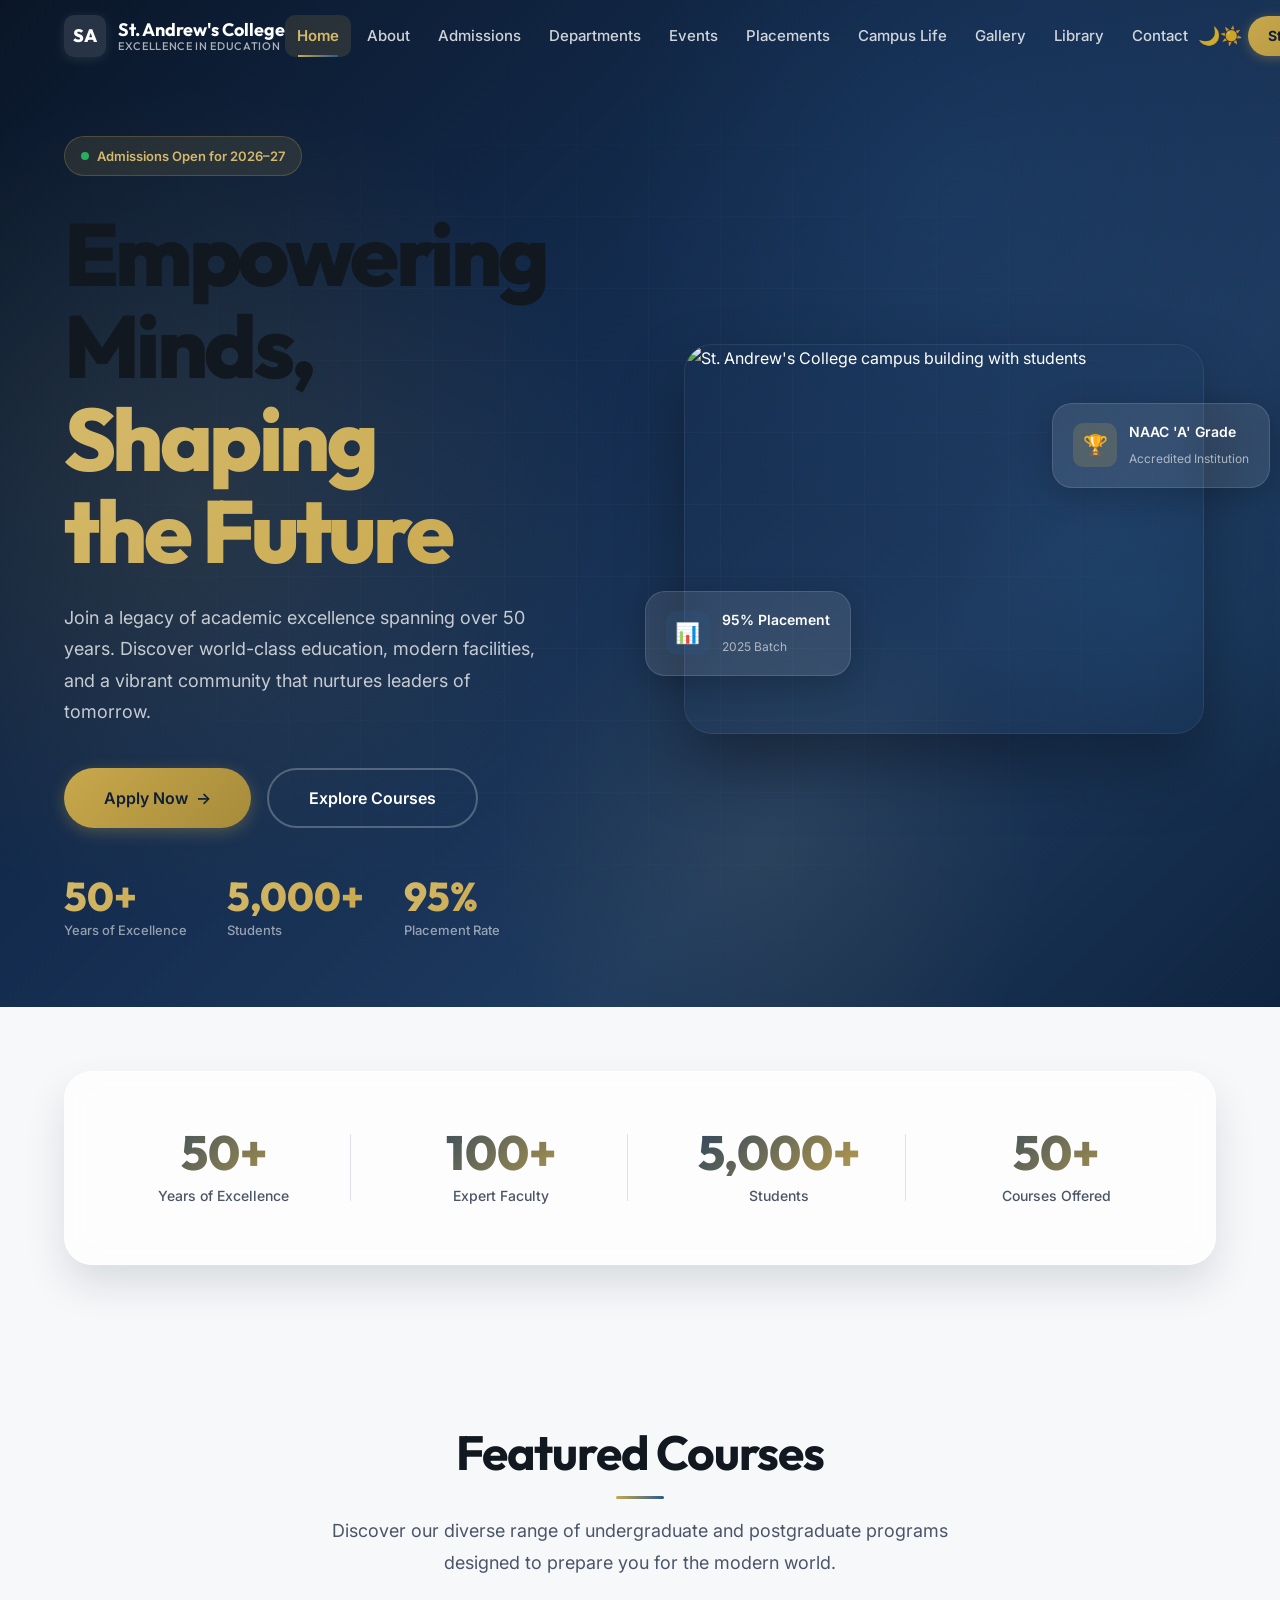
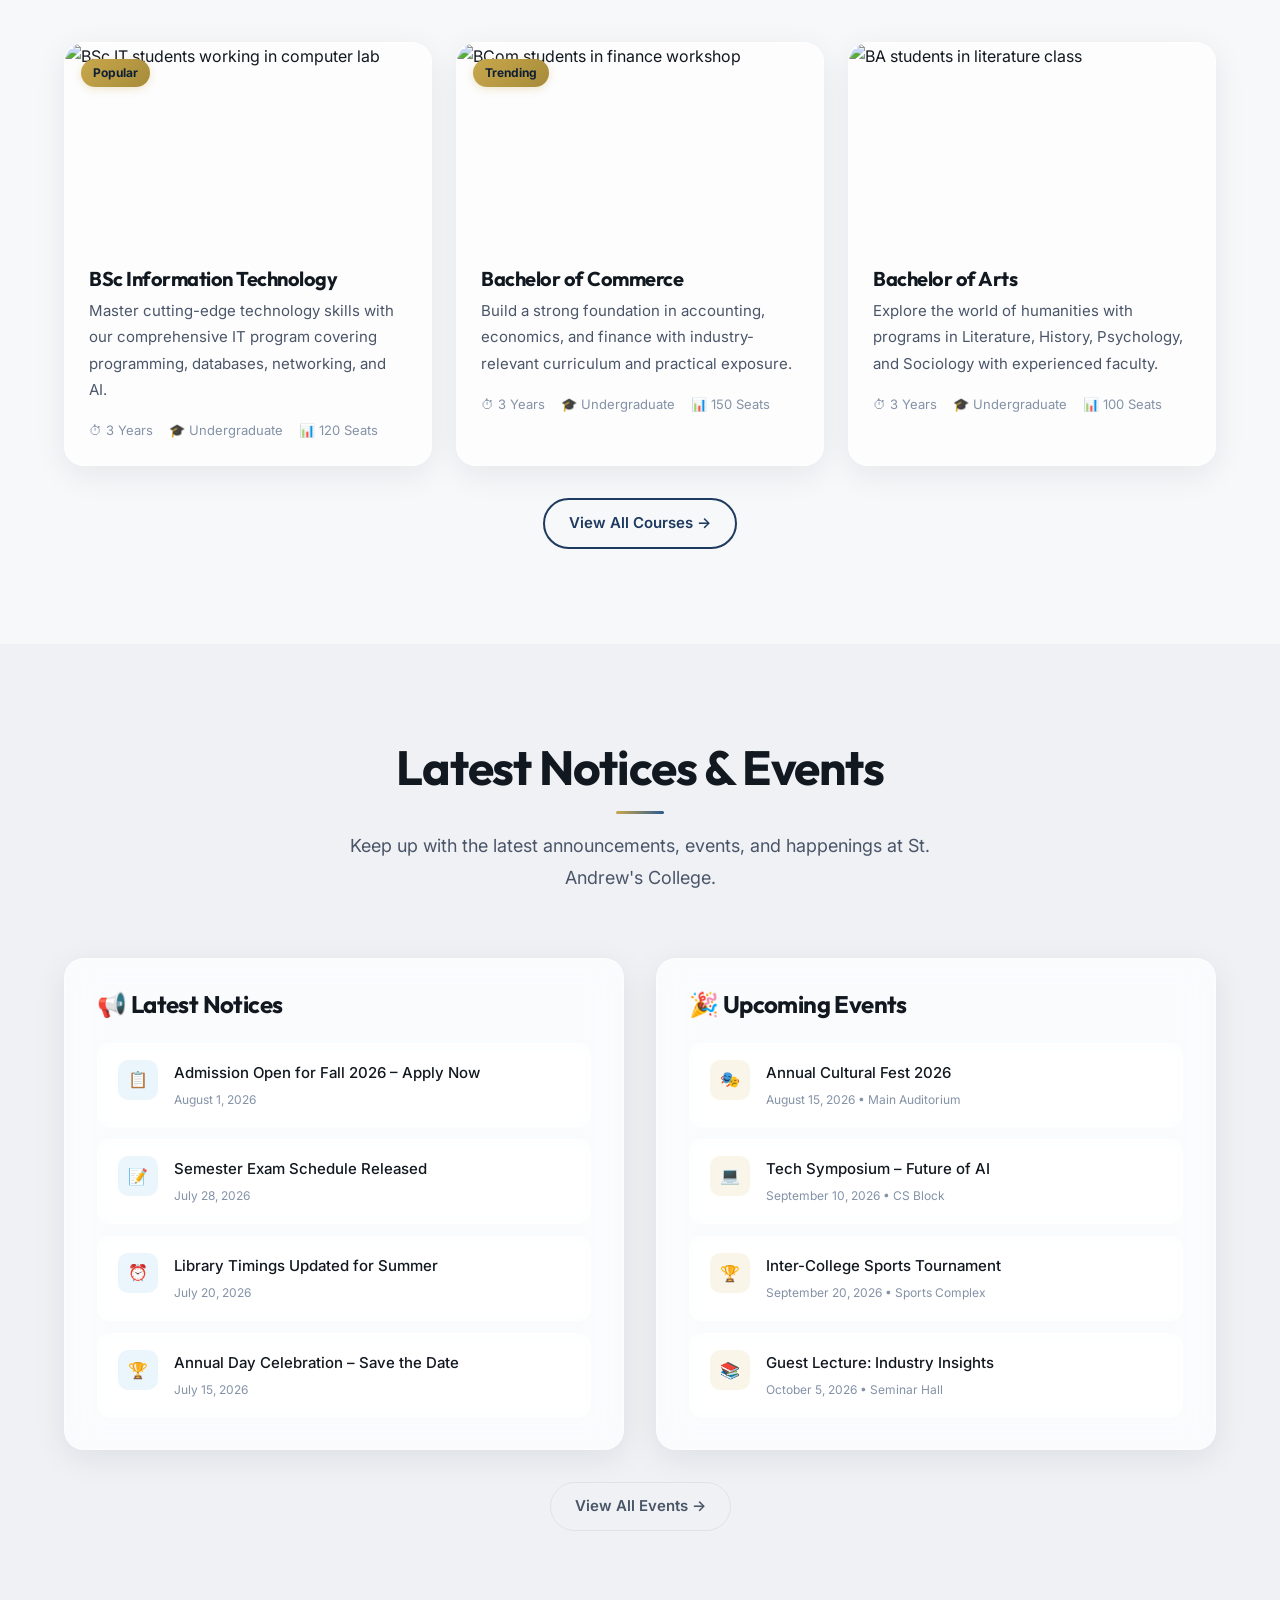
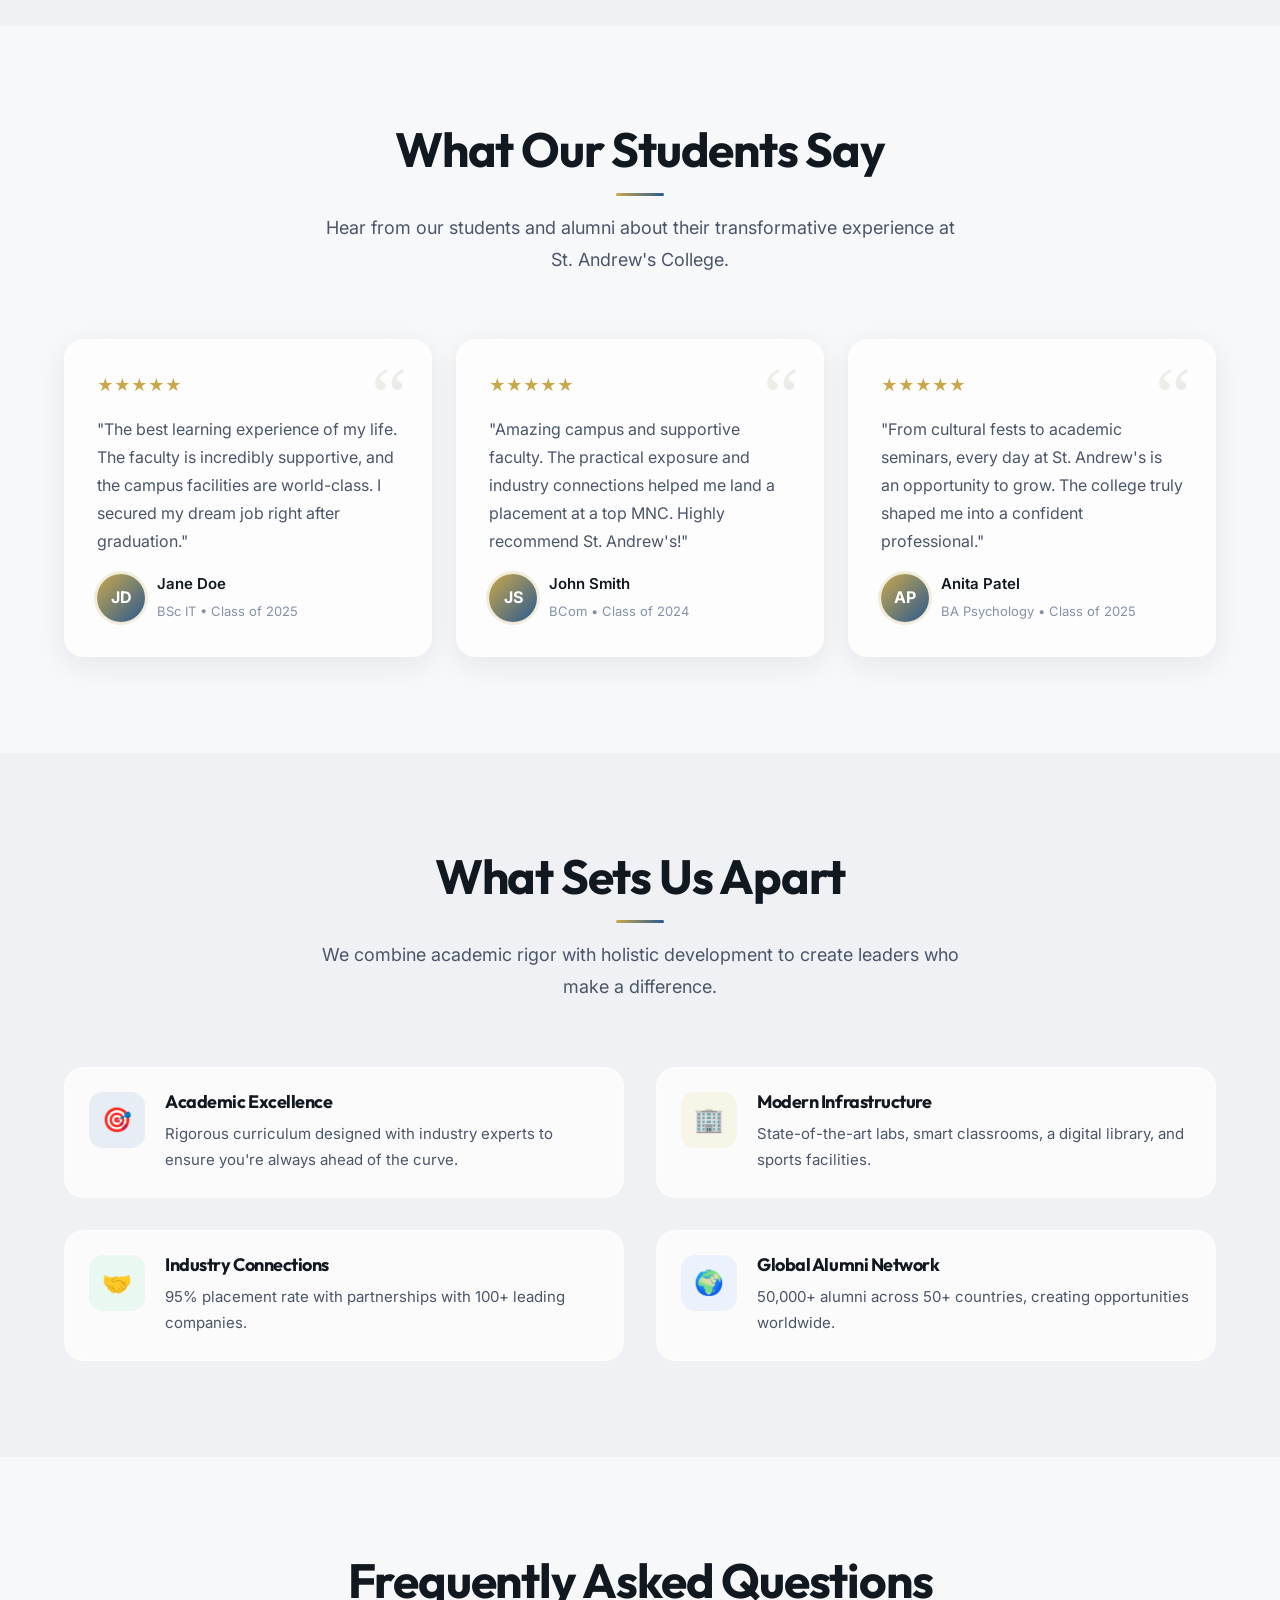
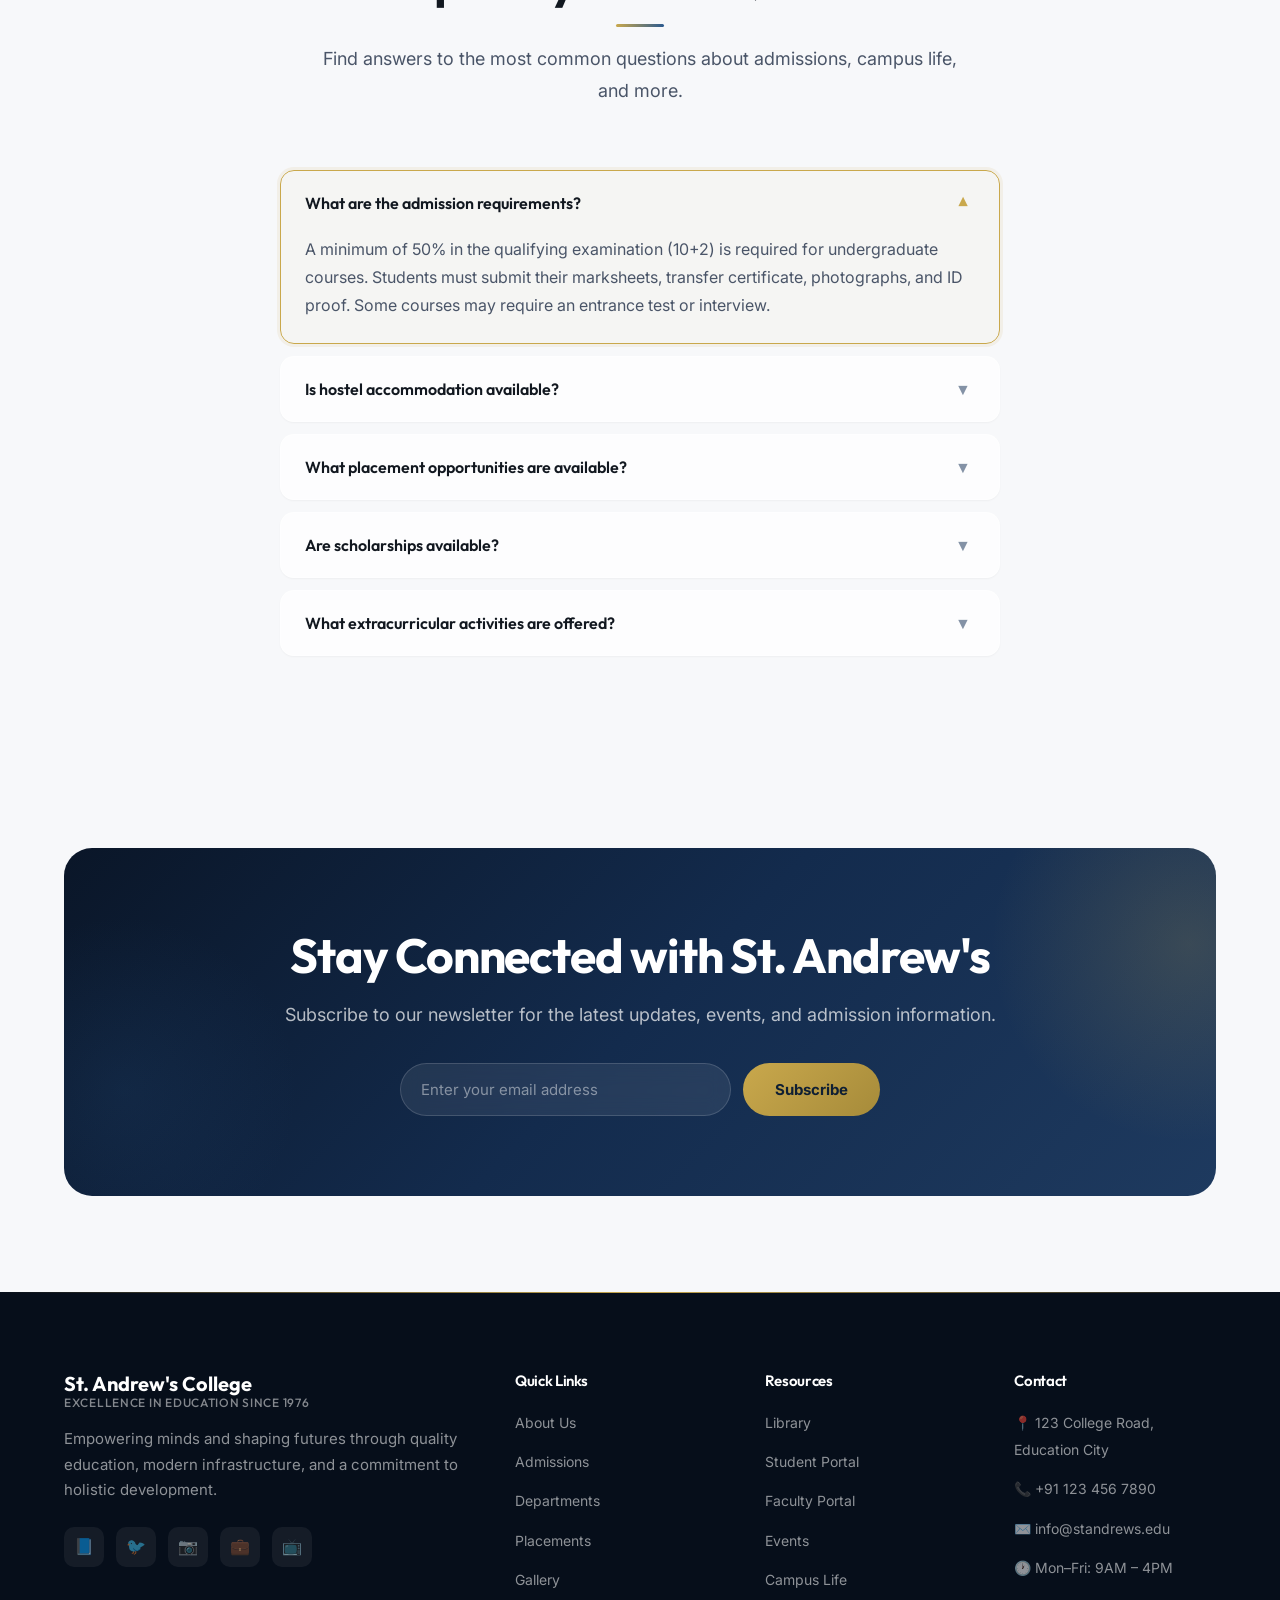
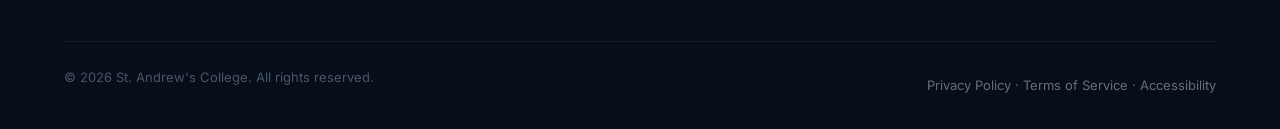
==== commit b393ae49: "feat: complete website redesign with premium dark luxe theme and instant CSS loader" ====
--- a/index.html
+++ b/index.html
@@ -7,20 +7,21 @@
     <title>St. Andrew's College | Empowering Minds, Shaping the Future</title>
     <link rel="preconnect" href="https://fonts.googleapis.com">
     <link rel="preconnect" href="https://fonts.gstatic.com" crossorigin>
-    <link href="https://fonts.googleapis.com/css2?family=Poppins:wght@400;500;600;700;800&family=Inter:wght@400;500;600&display=swap" rel="stylesheet">
+    <link href="https://fonts.googleapis.com/css2?family=Outfit:wght@400;600;700;800&family=Inter:wght@400;500;600&display=swap" rel="stylesheet">
     <link rel="stylesheet" href="css/style.css">
     <link rel="stylesheet" href="css/responsive.css">
     <link rel="stylesheet" href="css/animations.css">
     <link rel="stylesheet" href="css/darkmode.css">
 </head>
 <body>
-    <!-- Page Loading Screen -->
-    <div class="page-loader" id="pageLoader">
-        <div class="loader-logo"><span class="loader-logo-text">SA</span></div>
-        <div class="loader-bar"><div class="loader-bar-inner"></div></div>
-        <p class="loader-text">Loading...</p>
+    <!-- Fast Page Loader -->
+    <div class="page-loader" id="page-loader">
+        <div class="loader-logo">SA</div>
+        <div class="loader-dots">
+            <span></span><span></span><span></span>
+        </div>
+        <div class="loader-text">Loading</div>
     </div>
-    <div class="page-transition" id="pageTransition"></div>
     <!-- Skip Navigation -->
     <a href="#main-content" class="skip-nav">Skip to main content</a>
 
--- a/css/style.css
+++ b/css/style.css
@@ -1,58 +1,65 @@
 /* ============================================================
-   St. Andrew's College – Premium Design System
-   Apple-inspired · Minimal · Elegant · Student-focused
+   St. Andrew's College – Dark Luxe Academic Design System
+   Glassmorphism · Gradient Mesh · Premium Typography
    ============================================================ */
 
 /* ---- CSS Custom Properties ---- */
 :root {
-    /* Colors */
-    --primary: #0B3D91;
-    --primary-light: #1a5bc4;
-    --primary-dark: #082d6e;
-    --secondary: #D4AF37;
-    --secondary-light: #e6c84a;
-    --secondary-dark: #b8962e;
-
-    --bg: #F8FAFC;
+    /* Core Palette */
+    --primary: #1E3A5F;
+    --primary-light: #2B5A8F;
+    --primary-dark: #0F1F33;
+    --accent: #C9A84C;
+    --accent-light: #D4B96A;
+    --accent-dark: #A68B3A;
+
+    /* Backgrounds */
+    --bg: #F7F8FA;
     --bg-elevated: #FFFFFF;
-    --bg-subtle: #F1F5F9;
-
-    --card: #FFFFFF;
-    --card-hover: #F8FAFC;
-    --card-border: rgba(0,0,0,0.06);
-
-    --text: #0F172A;
-    --text-secondary: #475569;
-    --text-muted: #64748B;
-    --text-inverse: #FFFFFF;
-
-    --success: #22C55E;
-    --success-bg: #F0FDF4;
-    --warning: #F59E0B;
-    --warning-bg: #FFFBEB;
-    --error: #EF4444;
-    --error-bg: #FEF2F2;
-    --info: #3B82F6;
-    --info-bg: #EFF6FF;
-
-    --border: #E2E8F0;
-    --border-light: #F1F5F9;
-
+    --bg-subtle: #EFF1F5;
+    --bg-dark: #0A1628;
+
+    /* Cards – glassmorphism base */
+    --card: rgba(255, 255, 255, 0.72);
+    --card-hover: rgba(255, 255, 255, 0.88);
+    --card-border: rgba(255, 255, 255, 0.45);
+    --card-shadow: 0 8px 32px rgba(10, 22, 40, 0.08);
+    --card-shadow-hover: 0 16px 48px rgba(30, 58, 95, 0.14);
+
+    /* Text */
+    --text: #121820;
+    --text-secondary: #4A5568;
+    --text-muted: #8492A6;
+    --text-inverse: #F7F8FA;
+
+    /* Status */
+    --success: #27AE60;
+    --success-bg: #EAFAF1;
+    --warning: #E2A300;
+    --warning-bg: #FFF9E6;
+    --error: #E74C3C;
+    --error-bg: #FDEDEC;
+    --info: #3498DB;
+    --info-bg: #EBF5FB;
+
+    /* Borders */
+    --border: #DDE2EA;
+    --border-light: #EEF0F4;
+
+    /* Shadows */
     --shadow-xs: 0 1px 2px rgba(0,0,0,0.04);
-    --shadow-sm: 0 1px 3px rgba(0,0,0,0.06), 0 1px 2px rgba(0,0,0,0.04);
-    --shadow-md: 0 4px 6px -1px rgba(0,0,0,0.07), 0 2px 4px -2px rgba(0,0,0,0.05);
-    --shadow-lg: 0 10px 15px -3px rgba(0,0,0,0.08), 0 4px 6px -4px rgba(0,0,0,0.04);
-    --shadow-xl: 0 20px 25px -5px rgba(0,0,0,0.08), 0 8px 10px -6px rgba(0,0,0,0.04);
-    --shadow-2xl: 0 25px 50px -12px rgba(0,0,0,0.15);
-    --shadow-card: 0 1px 3px rgba(0,0,0,0.04), 0 1px 2px rgba(0,0,0,0.06);
-    --shadow-card-hover: 0 10px 40px rgba(11,61,145,0.1), 0 2px 8px rgba(0,0,0,0.06);
+    --shadow-sm: 0 2px 6px rgba(0,0,0,0.05);
+    --shadow-md: 0 4px 12px rgba(10,22,40,0.08);
+    --shadow-lg: 0 12px 28px rgba(10,22,40,0.10);
+    --shadow-xl: 0 20px 40px rgba(10,22,40,0.12);
+    --shadow-2xl: 0 32px 64px rgba(10,22,40,0.16);
+    --shadow-glow: 0 0 24px rgba(201,168,76,0.20);
 
     /* Typography */
-    --font-heading: 'Poppins', -apple-system, BlinkMacSystemFont, sans-serif;
+    --font-heading: 'Outfit', -apple-system, BlinkMacSystemFont, sans-serif;
     --font-body: 'Inter', -apple-system, BlinkMacSystemFont, sans-serif;
-    --font-mono: 'JetBrains Mono', 'Fira Code', monospace;
-
-    /* Spacing Scale (4px base) */
+
+    /* Spacing Scale */
     --space-1: 0.25rem;
     --space-2: 0.5rem;
     --space-3: 0.75rem;
@@ -67,12 +74,12 @@
     --space-24: 6rem;
     --space-32: 8rem;
 
-    /* Border Radius */
+    /* Radii */
     --radius-sm: 6px;
-    --radius-md: 8px;
-    --radius-lg: 12px;
-    --radius-xl: 16px;
-    --radius-2xl: 20px;
+    --radius-md: 10px;
+    --radius-lg: 14px;
+    --radius-xl: 20px;
+    --radius-2xl: 28px;
     --radius-full: 9999px;
 
     /* Transitions */
@@ -83,7 +90,7 @@
     --duration-normal: 250ms;
     --duration-slow: 400ms;
 
-    /* Z-Index Scale */
+    /* Z-Index */
     --z-dropdown: 100;
     --z-sticky: 200;
     --z-navbar: 500;
@@ -99,28 +106,6 @@
 
     /* Navbar */
     --navbar-height: 72px;
-}
-
-/* ---- Dark Mode ---- */
-body.dark-mode {
-    --bg: #111827;
-    --bg-elevated: #1F2937;
-    --bg-subtle: #1a2332;
-    --card: #1F2937;
-    --card-hover: #263044;
-    --card-border: rgba(255,255,255,0.06);
-    --text: #F9FAFB;
-    --text-secondary: #D1D5DB;
-    --text-muted: #6B7280;
-    --border: #374151;
-    --border-light: #1F2937;
-    --shadow-xs: 0 1px 2px rgba(0,0,0,0.2);
-    --shadow-sm: 0 1px 3px rgba(0,0,0,0.3);
-    --shadow-md: 0 4px 6px rgba(0,0,0,0.3);
-    --shadow-lg: 0 10px 15px rgba(0,0,0,0.3);
-    --shadow-xl: 0 20px 25px rgba(0,0,0,0.4);
-    --shadow-card: 0 1px 3px rgba(0,0,0,0.2);
-    --shadow-card-hover: 0 10px 40px rgba(0,0,0,0.3);
 }
 
 /* ---- Reset & Base ---- */
@@ -151,13 +136,13 @@
 h1, h2, h3, h4, h5, h6 {
     font-family: var(--font-heading);
     font-weight: 700;
-    line-height: 1.2;
+    line-height: 1.15;
     color: var(--text);
-    letter-spacing: -0.02em;
-}
-
-h1 { font-size: clamp(2.5rem, 6vw, 4.5rem); text-wrap: balance; font-weight: 800; letter-spacing: -0.03em; }
-h2 { font-size: clamp(2rem, 4vw, 3rem); text-wrap: balance; font-weight: 700; letter-spacing: -0.02em; }
+    letter-spacing: -0.025em;
+}
+
+h1 { font-size: clamp(2.5rem, 6vw, 4.5rem); text-wrap: balance; font-weight: 800; letter-spacing: -0.035em; }
+h2 { font-size: clamp(2rem, 4vw, 3rem); text-wrap: balance; font-weight: 700; }
 h3 { font-size: clamp(1.25rem, 2.5vw, 1.5rem); text-wrap: balance; }
 h4 { font-size: 1.125rem; }
 
@@ -174,7 +159,6 @@
 }
 
 a:hover { color: var(--primary-light); }
-
 strong { font-weight: 600; color: var(--text); }
 
 /* ---- Layout ---- */
@@ -212,16 +196,27 @@
 }
 
 .section-label {
-    display: block;
+    display: inline-block;
     font-size: 0.8125rem;
     font-weight: 600;
-    color: var(--primary);
+    color: var(--accent);
     margin-bottom: var(--space-3);
-    letter-spacing: 0.02em;
+    letter-spacing: 0.08em;
+    text-transform: uppercase;
 }
 
 .section-header h2 {
     margin-bottom: var(--space-4);
+}
+
+.section-header h2::after {
+    content: '';
+    display: block;
+    width: 48px;
+    height: 3px;
+    background: linear-gradient(90deg, var(--accent), var(--primary-light));
+    margin: var(--space-4) auto 0;
+    border-radius: 2px;
 }
 
 .section-header p {
@@ -242,15 +237,16 @@
 }
 
 .navbar.scrolled {
-    background: rgba(255,255,255,0.85);
+    background: rgba(247, 248, 250, 0.80);
     backdrop-filter: blur(20px) saturate(180%);
     -webkit-backdrop-filter: blur(20px) saturate(180%);
-    border-bottom: 1px solid var(--card-border);
-    box-shadow: var(--shadow-sm);
+    border-bottom: 1px solid rgba(0,0,0,0.06);
+    box-shadow: 0 1px 12px rgba(0,0,0,0.06);
 }
 
 body.dark-mode .navbar.scrolled {
-    background: rgba(17,24,39,0.85);
+    background: rgba(10, 22, 40, 0.80);
+    border-bottom: 1px solid rgba(255,255,255,0.06);
 }
 
 .navbar .container {
@@ -260,6 +256,7 @@
     height: 100%;
 }
 
+/* Logo */
 .logo {
     display: flex;
     align-items: center;
@@ -269,18 +266,23 @@
 }
 
 .logo-icon {
-    width: 40px;
-    height: 40px;
-    background: linear-gradient(135deg, var(--primary), var(--primary-light));
+    width: 42px;
+    height: 42px;
+    background: linear-gradient(135deg, var(--accent), var(--accent-dark));
     border-radius: var(--radius-md);
     display: flex;
     align-items: center;
     justify-content: center;
-    color: white;
-    font-weight: 700;
+    color: var(--primary-dark);
+    font-weight: 800;
     font-size: 1.125rem;
     font-family: var(--font-heading);
-    box-shadow: 0 2px 8px rgba(11,61,145,0.3);
+    box-shadow: 0 2px 12px rgba(201,168,76,0.35);
+    transition: transform var(--duration-fast) var(--ease-spring);
+}
+
+.logo:hover .logo-icon {
+    transform: scale(1.05);
 }
 
 .logo-text {
@@ -296,15 +298,17 @@
     font-size: 0.6875rem;
     font-weight: 500;
     color: var(--text-muted);
-    letter-spacing: 0.05em;
+    letter-spacing: 0.06em;
     text-transform: uppercase;
 }
 
 .navbar:not(.scrolled) .logo-text { color: white; }
-.navbar:not(.scrolled) .logo-text small { color: rgba(255,255,255,0.7); }
+.navbar:not(.scrolled) .logo-text small { color: rgba(255,255,255,0.65); }
 .navbar:not(.scrolled) .logo-icon {
-    background: rgba(255,255,255,0.15);
+    background: rgba(255,255,255,0.12);
     backdrop-filter: blur(10px);
+    color: white;
+    box-shadow: 0 2px 12px rgba(255,255,255,0.1);
 }
 
 /* Nav Links */
@@ -330,28 +334,28 @@
 }
 
 .navbar:not(.scrolled) .nav-links a {
-    color: rgba(255,255,255,0.85);
+    color: rgba(255,255,255,0.80);
 }
 
 .navbar:not(.scrolled) .nav-links a:hover {
     color: white;
-    background: rgba(255,255,255,0.1);
+    background: rgba(255,255,255,0.10);
 }
 
 .nav-links a:hover {
     color: var(--primary);
-    background: rgba(11,61,145,0.05);
+    background: rgba(30,58,95,0.06);
 }
 
 .nav-links a.active {
-    color: var(--primary);
-    background: rgba(11,61,145,0.08);
+    color: var(--accent-dark);
+    background: rgba(201,168,76,0.10);
     font-weight: 600;
 }
 
 .navbar:not(.scrolled) .nav-links a.active {
-    color: white;
-    background: rgba(255,255,255,0.15);
+    color: var(--accent-light);
+    background: rgba(201,168,76,0.15);
 }
 
 /* Nav Actions */
@@ -377,16 +381,16 @@
 }
 
 .navbar:not(.scrolled) .nav-btn {
-    color: rgba(255,255,255,0.85);
+    color: rgba(255,255,255,0.80);
 }
 
 .nav-btn:hover {
-    background: rgba(11,61,145,0.08);
+    background: rgba(30,58,95,0.08);
     color: var(--primary);
 }
 
 .navbar:not(.scrolled) .nav-btn:hover {
-    background: rgba(255,255,255,0.15);
+    background: rgba(255,255,255,0.12);
     color: white;
 }
 
@@ -395,22 +399,22 @@
     align-items: center;
     gap: var(--space-2);
     padding: var(--space-2) var(--space-5);
-    background: var(--primary);
-    color: white !important;
+    background: linear-gradient(135deg, var(--accent), var(--accent-dark));
+    color: var(--primary-dark) !important;
     font-size: 0.875rem;
-    font-weight: 600;
+    font-weight: 700;
     border-radius: var(--radius-full);
     text-decoration: none;
     transition: all var(--duration-fast) var(--ease-out);
-    box-shadow: 0 2px 8px rgba(11,61,145,0.3);
+    box-shadow: 0 2px 12px rgba(201,168,76,0.35);
     white-space: nowrap;
 }
 
 .nav-cta:hover {
-    background: var(--primary-light);
+    background: linear-gradient(135deg, var(--accent-light), var(--accent));
     transform: translateY(-1px);
-    box-shadow: 0 4px 12px rgba(11,61,145,0.4);
-    color: white !important;
+    box-shadow: 0 6px 20px rgba(201,168,76,0.45);
+    color: var(--primary-dark) !important;
 }
 
 /* Hamburger */
@@ -430,11 +434,11 @@
 }
 
 .hamburger:hover {
-    background: rgba(11,61,145,0.08);
+    background: rgba(30,58,95,0.08);
 }
 
 .navbar:not(.scrolled) .hamburger:hover {
-    background: rgba(255,255,255,0.15);
+    background: rgba(255,255,255,0.12);
 }
 
 .hamburger span {
@@ -504,8 +508,8 @@
 
 .mobile-nav-links a:hover,
 .mobile-nav-links a.active {
-    background: rgba(11,61,145,0.06);
-    color: var(--primary);
+    background: rgba(201,168,76,0.08);
+    color: var(--accent-dark);
 }
 
 .mobile-nav-links a .nav-icon {
@@ -524,9 +528,9 @@
     display: block;
     text-align: center;
     padding: var(--space-4);
-    background: var(--primary);
-    color: white !important;
-    font-weight: 600;
+    background: linear-gradient(135deg, var(--accent), var(--accent-dark));
+    color: var(--primary-dark) !important;
+    font-weight: 700;
     border-radius: var(--radius-lg);
     margin-top: var(--space-4);
 }
@@ -544,7 +548,7 @@
     line-height: 1.5;
     text-decoration: none;
     border: none;
-    border-radius: var(--radius-lg);
+    border-radius: var(--radius-full);
     cursor: pointer;
     transition: all var(--duration-fast) var(--ease-out);
     white-space: nowrap;
@@ -553,32 +557,32 @@
 }
 
 .btn:active {
-    transform: scale(0.98);
+    transform: scale(0.97);
 }
 
 .btn-primary {
-    background: var(--primary);
-    color: white;
-    box-shadow: 0 2px 8px rgba(11,61,145,0.3);
+    background: linear-gradient(135deg, var(--primary), var(--primary-light));
+    color: white;
+    box-shadow: 0 4px 16px rgba(30,58,95,0.30);
 }
 
 .btn-primary:hover {
-    background: var(--primary-light);
+    background: linear-gradient(135deg, var(--primary-light), var(--primary));
     color: white;
     transform: translateY(-2px);
-    box-shadow: 0 6px 20px rgba(11,61,145,0.35);
+    box-shadow: 0 8px 24px rgba(30,58,95,0.35);
 }
 
 .btn-secondary {
-    background: var(--secondary);
+    background: linear-gradient(135deg, var(--accent), var(--accent-dark));
     color: var(--primary-dark);
-    box-shadow: 0 2px 8px rgba(212,175,55,0.3);
+    box-shadow: 0 4px 16px rgba(201,168,76,0.30);
 }
 
 .btn-secondary:hover {
-    background: var(--secondary-light);
+    background: linear-gradient(135deg, var(--accent-light), var(--accent));
     transform: translateY(-2px);
-    box-shadow: 0 6px 20px rgba(212,175,55,0.35);
+    box-shadow: 0 8px 24px rgba(201,168,76,0.40);
 }
 
 .btn-outline {
@@ -591,6 +595,7 @@
     background: var(--primary);
     color: white;
     transform: translateY(-2px);
+    box-shadow: 0 8px 24px rgba(30,58,95,0.25);
 }
 
 .btn-ghost {
@@ -618,15 +623,14 @@
 }
 
 .btn-lg {
-    padding: var(--space-4) var(--space-8);
+    padding: var(--space-4) var(--space-10);
     font-size: 1rem;
-    border-radius: var(--radius-xl);
+    border-radius: var(--radius-full);
 }
 
 .btn-sm {
     padding: var(--space-2) var(--space-4);
     font-size: 0.8125rem;
-    border-radius: var(--radius-md);
 }
 
 .btn-icon {
@@ -636,18 +640,28 @@
     border-radius: var(--radius-md);
 }
 
-/* ---- Cards ---- */
+/* ---- Cards (Glassmorphism) ---- */
 .card {
     background: var(--card);
+    backdrop-filter: blur(16px) saturate(180%);
+    -webkit-backdrop-filter: blur(16px) saturate(180%);
     border-radius: var(--radius-xl);
     border: 1px solid var(--card-border);
     padding: var(--space-8);
     transition: all var(--duration-normal) var(--ease-out);
     position: relative;
+    box-shadow: var(--card-shadow);
+}
+
+.card:hover {
+    box-shadow: var(--card-shadow-hover);
+    border-color: rgba(201,168,76,0.20);
+    transform: translateY(-4px);
 }
 
 .card-accent {
     background: var(--card);
+    backdrop-filter: blur(16px);
     border-radius: var(--radius-xl);
     border: none;
     padding: var(--space-8);
@@ -663,13 +677,7 @@
     left: 0;
     width: 4px;
     height: 100%;
-    background: linear-gradient(180deg, var(--primary), var(--secondary));
-}
-
-.card:hover {
-    box-shadow: var(--shadow-card-hover);
-    border-color: transparent;
-    transform: translateY(-4px);
+    background: linear-gradient(180deg, var(--accent), var(--primary-light));
 }
 
 .card-flat {
@@ -685,20 +693,22 @@
     min-height: 100vh;
     display: flex;
     align-items: center;
-    background: linear-gradient(135deg, #0B3D91 0%, #0a2d6e 50%, #061d4a 100%);
+    background: linear-gradient(135deg, #0A1628 0%, #132B4D 40%, #1E3A5F 70%, #0F2440 100%);
     color: white;
     overflow: hidden;
     padding-top: var(--navbar-height);
 }
 
+/* Gradient mesh orbs */
 .hero::before {
     content: '';
     position: absolute;
     inset: 0;
     background:
-        radial-gradient(circle at 20% 50%, rgba(212,175,55,0.08) 0%, transparent 50%),
-        radial-gradient(circle at 80% 20%, rgba(59,130,246,0.1) 0%, transparent 50%),
-        radial-gradient(circle at 50% 80%, rgba(212,175,55,0.05) 0%, transparent 50%);
+        radial-gradient(ellipse 600px 600px at 15% 50%, rgba(201,168,76,0.12) 0%, transparent 70%),
+        radial-gradient(ellipse 500px 500px at 75% 20%, rgba(43,90,143,0.20) 0%, transparent 70%),
+        radial-gradient(ellipse 400px 400px at 60% 85%, rgba(201,168,76,0.08) 0%, transparent 70%),
+        radial-gradient(ellipse 300px 300px at 90% 60%, rgba(52,152,219,0.10) 0%, transparent 70%);
     pointer-events: none;
 }
 
@@ -706,10 +716,12 @@
     position: absolute;
     inset: 0;
     background-image:
-        linear-gradient(rgba(255,255,255,0.03) 1px, transparent 1px),
-        linear-gradient(90deg, rgba(255,255,255,0.03) 1px, transparent 1px);
-    background-size: 60px 60px;
+        linear-gradient(rgba(255,255,255,0.025) 1px, transparent 1px),
+        linear-gradient(90deg, rgba(255,255,255,0.025) 1px, transparent 1px);
+    background-size: 72px 72px;
     pointer-events: none;
+    mask-image: radial-gradient(ellipse 80% 80% at 50% 50%, black 20%, transparent 70%);
+    -webkit-mask-image: radial-gradient(ellipse 80% 80% at 50% 50%, black 20%, transparent 70%);
 }
 
 .hero .container {
@@ -732,13 +744,13 @@
     align-items: center;
     gap: var(--space-2);
     padding: var(--space-2) var(--space-4);
-    background: rgba(255,255,255,0.1);
-    backdrop-filter: blur(10px);
-    border: 1px solid rgba(255,255,255,0.15);
+    background: rgba(201,168,76,0.12);
+    backdrop-filter: blur(12px);
+    border: 1px solid rgba(201,168,76,0.25);
     border-radius: var(--radius-full);
     font-size: 0.8125rem;
-    font-weight: 500;
-    color: rgba(255,255,255,0.9);
+    font-weight: 600;
+    color: var(--accent-light);
     margin-bottom: var(--space-8);
 }
 
@@ -752,7 +764,7 @@
 
 @keyframes pulse-dot {
     0%, 100% { opacity: 1; }
-    50% { opacity: 0.4; }
+    50% { opacity: 0.3; }
 }
 
 .hero h1 {
@@ -764,14 +776,17 @@
 }
 
 .hero h1 .highlight {
-    color: var(--secondary);
+    background: linear-gradient(135deg, var(--accent-light), var(--accent));
+    -webkit-background-clip: text;
+    -webkit-text-fill-color: transparent;
+    background-clip: text;
     display: block;
 }
 
 .hero-description {
-    font-size: 1.1875rem;
-    color: rgba(255,255,255,0.85);
-    line-height: 1.7;
+    font-size: 1.125rem;
+    color: rgba(255,255,255,0.75);
+    line-height: 1.75;
     margin-bottom: var(--space-10);
     max-width: 480px;
 }
@@ -797,14 +812,18 @@
     font-family: var(--font-heading);
     font-size: 2.5rem;
     font-weight: 800;
-    color: var(--secondary);
+    background: linear-gradient(135deg, var(--accent-light), var(--accent));
+    -webkit-background-clip: text;
+    -webkit-text-fill-color: transparent;
+    background-clip: text;
     line-height: 1;
 }
 
 .hero-stat-label {
     font-size: 0.8125rem;
-    color: rgba(255,255,255,0.6);
+    color: rgba(255,255,255,0.55);
     margin-top: var(--space-1);
+    font-weight: 500;
 }
 
 .hero-visual {
@@ -821,7 +840,8 @@
     aspect-ratio: 4/3;
     border-radius: var(--radius-2xl);
     overflow: hidden;
-    box-shadow: 0 25px 60px rgba(0,0,0,0.3);
+    box-shadow: 0 32px 64px rgba(0,0,0,0.35);
+    border: 1px solid rgba(255,255,255,0.08);
 }
 
 .hero-image-wrapper img {
@@ -832,12 +852,14 @@
 
 .hero-floating-card {
     position: absolute;
-    background: rgba(255,255,255,0.95);
-    backdrop-filter: blur(20px);
+    background: rgba(255,255,255,0.10);
+    backdrop-filter: blur(20px) saturate(180%);
+    -webkit-backdrop-filter: blur(20px) saturate(180%);
     border-radius: var(--radius-xl);
     padding: var(--space-4) var(--space-5);
-    box-shadow: var(--shadow-xl);
-    color: var(--text);
+    box-shadow: 0 8px 32px rgba(0,0,0,0.20);
+    border: 1px solid rgba(255,255,255,0.12);
+    color: white;
     display: flex;
     align-items: center;
     gap: var(--space-3);
@@ -869,34 +891,35 @@
 }
 
 .hero-floating-card .card-icon.gold {
-    background: rgba(212,175,55,0.1);
+    background: rgba(201,168,76,0.20);
 }
 
 .hero-floating-card .card-icon.blue {
-    background: rgba(11,61,145,0.1);
+    background: rgba(43,90,143,0.20);
 }
 
 .hero-floating-card .card-text strong {
     display: block;
     font-size: 0.875rem;
-    color: var(--text);
+    color: white;
 }
 
 .hero-floating-card .card-text span {
     font-size: 0.75rem;
-    color: var(--text-muted);
-}
-
-/* ---- Buttons on dark hero ---- */
+    color: rgba(255,255,255,0.60);
+}
+
+/* Hero Buttons */
 .hero .btn-outline {
-    border-color: rgba(255,255,255,0.3);
+    border-color: rgba(255,255,255,0.25);
     color: white;
 }
 
 .hero .btn-outline:hover {
-    background: rgba(255,255,255,0.1);
-    border-color: rgba(255,255,255,0.5);
-    color: white;
+    background: rgba(255,255,255,0.10);
+    border-color: rgba(255,255,255,0.45);
+    color: white;
+    box-shadow: 0 4px 16px rgba(255,255,255,0.08);
 }
 
 /* ---- Stats Bar ---- */
@@ -911,6 +934,8 @@
     grid-template-columns: repeat(4, 1fr);
     gap: var(--space-6);
     background: var(--card);
+    backdrop-filter: blur(16px);
+    -webkit-backdrop-filter: blur(16px);
     border-radius: var(--radius-2xl);
     padding: var(--space-10) var(--space-8);
     box-shadow: var(--shadow-xl);
@@ -937,10 +962,12 @@
     font-family: var(--font-heading);
     font-size: 3rem;
     font-weight: 800;
-    color: var(--primary);
+    background: linear-gradient(135deg, var(--primary), var(--accent));
+    -webkit-background-clip: text;
+    -webkit-text-fill-color: transparent;
+    background-clip: text;
     line-height: 1;
     margin-bottom: var(--space-2);
-    letter-spacing: -0.02em;
 }
 
 .stat-label {
@@ -958,11 +985,14 @@
 
 .course-card {
     background: var(--card);
+    backdrop-filter: blur(12px);
+    -webkit-backdrop-filter: blur(12px);
     border: 1px solid var(--card-border);
     border-radius: var(--radius-xl);
     overflow: hidden;
     transition: all var(--duration-normal) var(--ease-out);
     position: relative;
+    box-shadow: var(--card-shadow);
 }
 
 .course-card::after {
@@ -972,7 +1002,7 @@
     left: 0;
     right: 0;
     height: 3px;
-    background: linear-gradient(90deg, var(--primary), var(--secondary));
+    background: linear-gradient(90deg, var(--accent), var(--primary-light));
     opacity: 0;
     transition: opacity var(--duration-normal);
 }
@@ -983,8 +1013,8 @@
 
 .course-card:hover {
     transform: translateY(-6px);
-    box-shadow: var(--shadow-card-hover);
-    border-color: transparent;
+    box-shadow: var(--card-shadow-hover);
+    border-color: rgba(201,168,76,0.15);
 }
 
 .course-card-image {
@@ -1001,7 +1031,7 @@
 }
 
 .course-card:hover .course-card-image img {
-    transform: scale(1.05);
+    transform: scale(1.06);
 }
 
 .course-card-badge {
@@ -1009,11 +1039,12 @@
     top: var(--space-4);
     left: var(--space-4);
     padding: var(--space-1) var(--space-3);
-    background: var(--primary);
-    color: white;
+    background: linear-gradient(135deg, var(--accent), var(--accent-dark));
+    color: var(--primary-dark);
     font-size: 0.75rem;
-    font-weight: 600;
+    font-weight: 700;
     border-radius: var(--radius-full);
+    box-shadow: 0 2px 8px rgba(201,168,76,0.30);
 }
 
 .course-card-body {
@@ -1063,14 +1094,17 @@
     align-items: flex-start;
     gap: var(--space-4);
     padding: var(--space-4) var(--space-5);
-    background: var(--bg-subtle);
+    background: rgba(255,255,255,0.50);
+    backdrop-filter: blur(8px);
+    border: 1px solid rgba(255,255,255,0.40);
     border-radius: var(--radius-lg);
     transition: all var(--duration-fast);
 }
 
 .notice-item:hover, .event-item:hover {
-    background: var(--card);
+    background: rgba(255,255,255,0.75);
     box-shadow: var(--shadow-sm);
+    transform: translateX(4px);
 }
 
 .notice-icon, .event-icon {
@@ -1084,8 +1118,8 @@
     flex-shrink: 0;
 }
 
-.notice-icon { background: rgba(59,130,246,0.1); color: var(--info); }
-.event-icon { background: rgba(212,175,55,0.1); color: var(--secondary-dark); }
+.notice-icon { background: rgba(52,152,219,0.10); color: var(--info); }
+.event-icon { background: rgba(201,168,76,0.12); color: var(--accent-dark); }
 
 .notice-item p, .event-item p {
     margin: 0;
@@ -1110,11 +1144,14 @@
 
 .testimonial-card {
     background: var(--card);
+    backdrop-filter: blur(12px);
+    -webkit-backdrop-filter: blur(12px);
     border: 1px solid var(--card-border);
     border-radius: var(--radius-xl);
     padding: var(--space-8);
     transition: all var(--duration-normal) var(--ease-out);
     position: relative;
+    box-shadow: var(--card-shadow);
 }
 
 .testimonial-card::before {
@@ -1122,23 +1159,27 @@
     position: absolute;
     top: var(--space-4);
     right: var(--space-6);
-    font-size: 4rem;
+    font-size: 5rem;
     font-family: Georgia, serif;
-    color: var(--primary);
-    opacity: 0.1;
+    background: linear-gradient(135deg, var(--accent), var(--primary-light));
+    -webkit-background-clip: text;
+    -webkit-text-fill-color: transparent;
+    background-clip: text;
+    opacity: 0.15;
     line-height: 1;
 }
 
 .testimonial-card:hover {
     transform: translateY(-4px);
-    box-shadow: var(--shadow-card-hover);
+    box-shadow: var(--card-shadow-hover);
+    border-color: rgba(201,168,76,0.15);
 }
 
 .testimonial-stars {
     display: flex;
     gap: 2px;
     margin-bottom: var(--space-4);
-    color: var(--secondary);
+    color: var(--accent);
     font-size: 1rem;
 }
 
@@ -1160,7 +1201,7 @@
     width: 48px;
     height: 48px;
     border-radius: 50%;
-    background: linear-gradient(135deg, var(--primary), var(--primary-light));
+    background: linear-gradient(135deg, var(--accent), var(--primary-light));
     display: flex;
     align-items: center;
     justify-content: center;
@@ -1168,6 +1209,7 @@
     font-weight: 700;
     font-size: 1rem;
     flex-shrink: 0;
+    box-shadow: 0 0 0 3px rgba(201,168,76,0.20);
 }
 
 .testimonial-info strong {
@@ -1190,21 +1232,20 @@
     gap: var(--space-3);
 }
 
-.faq-item.active {
-    background: linear-gradient(135deg, rgba(11,61,145,0.02) 0%, rgba(212,175,55,0.02) 100%);
-}
-
 .faq-item {
     background: var(--card);
+    backdrop-filter: blur(12px);
     border: 1px solid var(--card-border);
     border-radius: var(--radius-lg);
     overflow: hidden;
     transition: all var(--duration-fast);
+    box-shadow: var(--shadow-xs);
 }
 
 .faq-item.active {
-    border-color: var(--primary);
-    box-shadow: 0 0 0 3px rgba(11,61,145,0.08);
+    background: rgba(201,168,76,0.04);
+    border-color: var(--accent);
+    box-shadow: 0 0 0 3px rgba(201,168,76,0.10);
 }
 
 .faq-question {
@@ -1225,7 +1266,7 @@
 }
 
 .faq-question:hover {
-    color: var(--primary);
+    color: var(--accent-dark);
 }
 
 .faq-chevron {
@@ -1241,7 +1282,7 @@
 
 .faq-item.active .faq-chevron {
     transform: rotate(180deg);
-    color: var(--primary);
+    color: var(--accent);
 }
 
 .faq-answer {
@@ -1258,7 +1299,7 @@
 
 /* ---- Newsletter ---- */
 .newsletter-section {
-    background: linear-gradient(135deg, var(--primary-dark) 0%, var(--primary) 50%, #0d4a9e 100%);
+    background: linear-gradient(135deg, #0A1628 0%, #132B4D 50%, #1E3A5F 100%);
     border-radius: var(--radius-2xl);
     padding: var(--space-20) var(--space-12);
     text-align: center;
@@ -1270,21 +1311,22 @@
 .newsletter-section::after {
     content: '';
     position: absolute;
-    top: -50%;
-    right: -20%;
-    width: 500px;
-    height: 500px;
-    background: radial-gradient(circle, rgba(212,175,55,0.15) 0%, transparent 70%);
+    top: -30%;
+    right: -15%;
+    width: 400px;
+    height: 400px;
+    background: radial-gradient(circle, rgba(201,168,76,0.18) 0%, transparent 70%);
     pointer-events: none;
 }
 
 .newsletter-section::before {
     content: '';
     position: absolute;
-    inset: 0;
-    background:
-        radial-gradient(circle at 20% 50%, rgba(212,175,55,0.1) 0%, transparent 50%),
-        radial-gradient(circle at 80% 50%, rgba(255,255,255,0.05) 0%, transparent 50%);
+    bottom: -20%;
+    left: -10%;
+    width: 350px;
+    height: 350px;
+    background: radial-gradient(circle, rgba(43,90,143,0.15) 0%, transparent 70%);
     pointer-events: none;
 }
 
@@ -1294,8 +1336,12 @@
     margin-bottom: var(--space-4);
 }
 
+.newsletter-section h2::after {
+    background: linear-gradient(90deg, var(--accent-light), var(--accent));
+}
+
 .newsletter-section p {
-    color: rgba(255,255,255,0.75);
+    color: rgba(255,255,255,0.70);
     font-size: 1.125rem;
     position: relative;
     margin-bottom: var(--space-8);
@@ -1312,9 +1358,9 @@
 .newsletter-form input {
     flex: 1;
     padding: var(--space-4) var(--space-5);
-    border: 2px solid rgba(255,255,255,0.2);
-    border-radius: var(--radius-lg);
-    background: rgba(255,255,255,0.1);
+    border: 1px solid rgba(255,255,255,0.15);
+    border-radius: var(--radius-full);
+    background: rgba(255,255,255,0.08);
     color: white;
     font-family: var(--font-body);
     font-size: 0.9375rem;
@@ -1323,20 +1369,21 @@
 }
 
 .newsletter-form input::placeholder {
-    color: rgba(255,255,255,0.5);
+    color: rgba(255,255,255,0.45);
 }
 
 .newsletter-form input:focus {
     outline: none;
-    border-color: var(--secondary);
+    border-color: var(--accent);
+    box-shadow: 0 0 0 3px rgba(201,168,76,0.15);
 }
 
 .newsletter-form button {
-    padding: var(--space-4) var(--space-6);
-    background: var(--secondary);
+    padding: var(--space-4) var(--space-8);
+    background: linear-gradient(135deg, var(--accent), var(--accent-dark));
     color: var(--primary-dark);
     border: none;
-    border-radius: var(--radius-lg);
+    border-radius: var(--radius-full);
     font-family: var(--font-body);
     font-weight: 700;
     font-size: 0.9375rem;
@@ -1346,15 +1393,27 @@
 }
 
 .newsletter-form button:hover {
-    background: var(--secondary-light);
+    background: linear-gradient(135deg, var(--accent-light), var(--accent));
     transform: translateY(-2px);
+    box-shadow: 0 4px 16px rgba(201,168,76,0.35);
 }
 
 /* ---- Footer ---- */
 .footer {
-    background: #0a1628;
-    color: rgba(255,255,255,0.7);
+    background: #060E1A;
+    color: rgba(255,255,255,0.65);
     padding-top: var(--space-20);
+    position: relative;
+}
+
+.footer::before {
+    content: '';
+    position: absolute;
+    top: 0;
+    left: 0;
+    right: 0;
+    height: 1px;
+    background: linear-gradient(90deg, transparent, var(--accent), transparent);
 }
 
 .footer-grid {
@@ -1362,7 +1421,7 @@
     grid-template-columns: 2fr 1fr 1fr 1fr;
     gap: var(--space-12);
     padding-bottom: var(--space-12);
-    border-bottom: 1px solid rgba(255,255,255,0.08);
+    border-bottom: 1px solid rgba(255,255,255,0.06);
 }
 
 .footer-brand .logo-text {
@@ -1372,11 +1431,11 @@
 }
 
 .footer-brand .logo-text small {
-    color: rgba(255,255,255,0.5);
+    color: rgba(255,255,255,0.45);
 }
 
 .footer-brand p {
-    color: rgba(255,255,255,0.65);
+    color: rgba(255,255,255,0.55);
     font-size: 0.9375rem;
     line-height: 1.7;
     margin-bottom: var(--space-6);
@@ -1395,16 +1454,17 @@
     display: flex;
     align-items: center;
     justify-content: center;
-    color: rgba(255,255,255,0.6);
+    color: rgba(255,255,255,0.55);
     text-decoration: none;
     transition: all var(--duration-fast);
     font-size: 1rem;
 }
 
 .footer-social a:hover {
-    background: var(--primary);
-    color: white;
+    background: var(--accent);
+    color: var(--primary-dark);
     transform: translateY(-2px);
+    box-shadow: 0 4px 12px rgba(201,168,76,0.30);
 }
 
 .footer-column h4 {
@@ -1422,14 +1482,15 @@
 }
 
 .footer-links a {
-    color: rgba(255,255,255,0.65);
+    color: rgba(255,255,255,0.55);
     font-size: 0.875rem;
     text-decoration: none;
-    transition: color var(--duration-fast);
+    transition: all var(--duration-fast);
 }
 
 .footer-links a:hover {
-    color: var(--secondary);
+    color: var(--accent);
+    padding-left: 4px;
 }
 
 .footer-bottom {
@@ -1438,36 +1499,103 @@
     justify-content: space-between;
     padding: var(--space-6) 0;
     font-size: 0.8125rem;
+    color: rgba(255,255,255,0.40);
+}
+
+.footer-bottom a {
+    color: rgba(255,255,255,0.40);
+}
+
+.footer-bottom a:hover {
+    color: var(--accent);
+}
+
+/* ---- Inner Page Hero ---- */
+.page-hero {
+    background: linear-gradient(135deg, #0A1628 0%, #132B4D 50%, #1E3A5F 100%);
+    padding: calc(var(--navbar-height) + var(--space-20)) 0 var(--space-20);
+    color: white;
+    position: relative;
+    overflow: hidden;
+}
+
+.page-hero::after {
+    content: '';
+    position: absolute;
+    bottom: 0;
+    left: 0;
+    right: 0;
+    height: 3px;
+    background: linear-gradient(90deg, var(--accent), var(--primary-light), var(--accent));
+}
+
+.page-hero::before {
+    content: '';
+    position: absolute;
+    inset: 0;
+    background:
+        radial-gradient(ellipse 500px 500px at 20% 50%, rgba(201,168,76,0.10) 0%, transparent 70%),
+        radial-gradient(ellipse 400px 400px at 80% 80%, rgba(43,90,143,0.12) 0%, transparent 70%);
+    pointer-events: none;
+}
+
+.page-hero .container {
+    position: relative;
+    z-index: 1;
+}
+
+.breadcrumb {
+    display: flex;
+    align-items: center;
+    gap: var(--space-2);
+    font-size: 0.875rem;
     color: rgba(255,255,255,0.55);
-}
-
-.footer-bottom a {
+    margin-bottom: var(--space-6);
+}
+
+.breadcrumb a {
     color: rgba(255,255,255,0.55);
-}
-
-.footer-bottom a:hover {
-    color: var(--secondary);
-}
-
-/* ---- Inner Page Bolder Treatments ---- */
-
-/* Stat numbers - gold accent for inner pages */
+    text-decoration: none;
+    transition: color var(--duration-fast);
+}
+
+.breadcrumb a:hover {
+    color: var(--accent-light);
+}
+
+.breadcrumb .separator {
+    font-size: 0.75rem;
+    opacity: 0.5;
+}
+
+.page-hero h1 {
+    color: white;
+    margin-bottom: var(--space-4);
+}
+
+.page-hero p {
+    color: rgba(255,255,255,0.70);
+    font-size: 1.125rem;
+    max-width: 600px;
+}
+
+/* ---- Inner Page Components ---- */
 .inner-stat .stat-number,
 .placement-stat .stat-number {
-    color: var(--secondary);
     font-size: 3.5rem;
     letter-spacing: -0.03em;
 }
 
-/* Card with gradient accent border */
 .card-feature {
     background: var(--card);
+    backdrop-filter: blur(12px);
     border-radius: var(--radius-xl);
     border: none;
     padding: var(--space-8);
     position: relative;
     overflow: hidden;
     transition: all var(--duration-normal) var(--ease-out);
+    box-shadow: var(--card-shadow);
 }
 
 .card-feature::before {
@@ -1477,15 +1605,14 @@
     left: 0;
     width: 4px;
     height: 100%;
-    background: linear-gradient(180deg, var(--primary), var(--secondary));
+    background: linear-gradient(180deg, var(--accent), var(--primary-light));
 }
 
 .card-feature:hover {
     transform: translateY(-6px) scale(1.01);
-    box-shadow: var(--shadow-card-hover);
-}
-
-/* Section with gold accent underline */
+    box-shadow: var(--card-shadow-hover);
+}
+
 .section-accent {
     position: relative;
 }
@@ -1495,12 +1622,11 @@
     display: block;
     width: 60px;
     height: 3px;
-    background: linear-gradient(90deg, var(--secondary), var(--primary));
+    background: linear-gradient(90deg, var(--accent), var(--primary-light));
     margin: var(--space-4) auto 0;
     border-radius: 2px;
 }
 
-/* Timeline year markers - bolder */
 .timeline-marker {
     width: 48px;
     height: 48px;
@@ -1516,12 +1642,12 @@
 }
 
 .timeline-marker.primary {
-    background: var(--primary);
+    background: linear-gradient(135deg, var(--primary), var(--primary-light));
     color: white;
 }
 
 .timeline-marker.secondary {
-    background: var(--secondary);
+    background: linear-gradient(135deg, var(--accent), var(--accent-dark));
     color: var(--primary-dark);
 }
 
@@ -1530,7 +1656,6 @@
     color: white;
 }
 
-/* Process step numbers - bolder */
 .process-step {
     width: 56px;
     height: 56px;
@@ -1543,14 +1668,13 @@
     font-weight: 800;
     font-size: 1.5rem;
     margin: 0 auto var(--space-5);
-    box-shadow: 0 4px 12px rgba(11,61,145,0.3);
+    box-shadow: 0 4px 16px rgba(30,58,95,0.30);
 }
 
 .process-step.success {
-    background: linear-gradient(135deg, var(--success), #34d399);
-}
-
-/* Gold glow on important stat sections */
+    background: linear-gradient(135deg, var(--success), #2ecc71);
+}
+
 .stat-glow {
     position: relative;
 }
@@ -1563,12 +1687,11 @@
     transform: translate(-50%, -50%);
     width: 300px;
     height: 300px;
-    background: radial-gradient(circle, rgba(212,175,55,0.08) 0%, transparent 70%);
+    background: radial-gradient(circle, rgba(201,168,76,0.06) 0%, transparent 70%);
     pointer-events: none;
     z-index: 0;
 }
 
-/* Featured event card - bolder */
 .event-featured {
     background: linear-gradient(135deg, var(--primary) 0%, var(--primary-dark) 100%);
     color: white;
@@ -1581,29 +1704,29 @@
     position: absolute;
     inset: 0;
     background:
-        radial-gradient(circle at 20% 50%, rgba(212,175,55,0.12) 0%, transparent 50%),
-        radial-gradient(circle at 80% 80%, rgba(255,255,255,0.05) 0%, transparent 50%);
+        radial-gradient(circle at 20% 50%, rgba(201,168,76,0.12) 0%, transparent 50%),
+        radial-gradient(circle at 80% 80%, rgba(255,255,255,0.04) 0%, transparent 50%);
     pointer-events: none;
 }
 
-/* Countdown numbers - bolder */
 .countdown-number {
     font-family: var(--font-heading);
     font-size: 3rem;
     font-weight: 800;
-    color: var(--secondary);
+    background: linear-gradient(135deg, var(--accent-light), var(--accent));
+    -webkit-background-clip: text;
+    -webkit-text-fill-color: transparent;
+    background-clip: text;
     line-height: 1;
-    text-shadow: 0 0 20px rgba(212,175,55,0.3);
-}
-
-/* Leadership card hover */
+}
+
 .leadership-card {
     transition: all var(--duration-normal) var(--ease-out);
 }
 
 .leadership-card:hover {
     transform: translateY(-8px);
-    box-shadow: var(--shadow-card-hover);
+    box-shadow: var(--card-shadow-hover);
 }
 
 .leadership-card:hover img {
@@ -1614,7 +1737,6 @@
     transition: transform var(--duration-normal) var(--ease-out);
 }
 
-/* Achievement card - left accent */
 .achievement-card {
     position: relative;
     padding-left: var(--space-8) !important;
@@ -1630,78 +1752,9 @@
     border-radius: 2px;
 }
 
-.achievement-card.gold::before { background: var(--secondary); }
+.achievement-card.gold::before { background: var(--accent); }
 .achievement-card.blue::before { background: var(--primary); }
 .achievement-card.green::before { background: var(--success); }
-
-/* ---- Page Hero (Inner Pages) ---- */
-.page-hero {
-    background: linear-gradient(135deg, var(--primary-dark) 0%, var(--primary) 50%, #0d4a9e 100%);
-    padding: calc(var(--navbar-height) + var(--space-20)) 0 var(--space-20);
-    color: white;
-    position: relative;
-    overflow: hidden;
-}
-
-.page-hero::after {
-    content: '';
-    position: absolute;
-    bottom: 0;
-    left: 0;
-    right: 0;
-    height: 4px;
-    background: linear-gradient(90deg, var(--secondary), var(--primary), var(--secondary));
-}
-
-.page-hero::before {
-    content: '';
-    position: absolute;
-    inset: 0;
-    background:
-        radial-gradient(circle at 20% 50%, rgba(212,175,55,0.08) 0%, transparent 50%),
-        radial-gradient(circle at 80% 80%, rgba(255,255,255,0.03) 0%, transparent 50%);
-    pointer-events: none;
-}
-
-.page-hero .container {
-    position: relative;
-    z-index: 1;
-}
-
-.breadcrumb {
-    display: flex;
-    align-items: center;
-    gap: var(--space-2);
-    font-size: 0.875rem;
-    color: rgba(255,255,255,0.6);
-    margin-bottom: var(--space-6);
-}
-
-.breadcrumb a {
-    color: rgba(255,255,255,0.6);
-    text-decoration: none;
-    transition: color var(--duration-fast);
-}
-
-.breadcrumb a:hover {
-    color: white;
-}
-
-.breadcrumb .separator {
-    font-size: 0.75rem;
-    opacity: 0.5;
-}
-
-.page-hero h1 {
-    color: white;
-    margin-bottom: var(--space-4);
-}
-
-.page-hero p {
-    color: rgba(255,255,255,0.75);
-    font-size: 1.125rem;
-    max-width: 600px;
-}
 
 /* ---- Scroll Progress ---- */
 #scroll-progress {
@@ -1709,7 +1762,7 @@
     top: 0;
     left: 0;
     height: 3px;
-    background: linear-gradient(90deg, var(--primary), var(--secondary));
+    background: linear-gradient(90deg, var(--accent), var(--primary-light));
     width: 0%;
     z-index: calc(var(--z-tooltip) + 1);
     transition: width 50ms linear;
@@ -1790,7 +1843,6 @@
     transform: scale(1);
 }
 
-/* Stagger animation delays */
 .stagger-1 { transition-delay: 0.1s; }
 .stagger-2 { transition-delay: 0.2s; }
 .stagger-3 { transition-delay: 0.3s; }
@@ -1802,7 +1854,7 @@
 .text-left { text-align: left; }
 .text-right { text-align: right; }
 .text-primary { color: var(--primary); }
-.text-secondary-color { color: var(--secondary); }
+.text-secondary-color { color: var(--accent); }
 .text-muted { color: var(--text-muted); }
 .font-heading { font-family: var(--font-heading); }
 .font-bold { font-weight: 700; }
@@ -1855,8 +1907,8 @@
 .form-input:focus,
 .form-textarea:focus,
 .form-select:focus {
-    border-color: var(--primary);
-    box-shadow: 0 0 0 3px rgba(11,61,145,0.1);
+    border-color: var(--accent);
+    box-shadow: 0 0 0 3px rgba(201,168,76,0.12);
 }
 
 .form-input::placeholder,
@@ -1880,7 +1932,7 @@
     display: block;
 }
 
-/* ---- Tags / Badges ---- */
+/* ---- Badges ---- */
 .badge {
     display: inline-flex;
     align-items: center;
@@ -1892,68 +1944,68 @@
 }
 
 .badge-primary {
-    background: rgba(11,61,145,0.08);
+    background: rgba(30,58,95,0.08);
     color: var(--primary);
 }
 
 .badge-secondary {
-    background: rgba(212,175,55,0.12);
-    color: var(--secondary-dark);
+    background: rgba(201,168,76,0.12);
+    color: var(--accent-dark);
 }
 
 .badge-success {
     background: var(--success-bg);
-    color: #16a34a;
+    color: #1e8449;
 }
 
 .badge-warning {
     background: var(--warning-bg);
-    color: #d97706;
+    color: #b7950b;
 }
 
 .badge-error {
     background: var(--error-bg);
-    color: #dc2626;
-}
-
-/* ---- Skip Nav (Accessibility) ---- */
+    color: #c0392b;
+}
+
+/* ---- Accessibility ---- */
 .skip-nav {
     position: absolute;
     top: -100%;
     left: var(--space-4);
     padding: var(--space-3) var(--space-6);
-    background: var(--primary);
-    color: white;
+    background: var(--accent);
+    color: var(--primary-dark);
     border-radius: var(--radius-md);
-    font-weight: 600;
+    font-weight: 700;
     z-index: calc(var(--z-tooltip) + 10);
     transition: top var(--duration-fast);
 }
 
 .skip-nav:focus {
     top: var(--space-4);
-    color: white;
-}
-
-/* ---- Focus States ---- */
+    color: var(--primary-dark);
+}
+
+/* Focus States */
 :focus-visible {
-    outline: 2px solid var(--primary);
+    outline: 2px solid var(--accent);
     outline-offset: 2px;
 }
 
 button:focus-visible,
 a:focus-visible {
-    outline: 2px solid var(--primary);
+    outline: 2px solid var(--accent);
     outline-offset: 2px;
 }
 
-/* ---- Selection ---- */
+/* Selection */
 ::selection {
-    background: rgba(11,61,145,0.15);
+    background: rgba(201,168,76,0.20);
     color: var(--text);
 }
 
-/* ---- Print ---- */
+/* Print */
 @media print {
     .navbar, .footer, .hamburger, .mobile-nav, #scroll-progress { display: none !important; }
     body { background: white; color: black; }
--- a/css/responsive.css
+++ b/css/responsive.css
@@ -11,10 +11,11 @@
 /* Desktop (1200px and below) */
 @media (max-width: 1200px) {
     .hero .container { gap: var(--space-10); }
-    .hero h1 { font-size: clamp(2.25rem, 4.5vw, 3.25rem); }
+    .hero h1 { font-size: clamp(2.5rem, 5vw, 3.75rem); }
     .hero-floating-card.card-1 { right: -5%; }
     .hero-floating-card.card-2 { left: -3%; }
     .footer-grid { gap: var(--space-8); }
+    .courses-grid, .testimonials-grid { gap: var(--space-4); }
 }
 
 /* Tablet Landscape (1024px and below) */
@@ -22,25 +23,44 @@
     .hero .container {
         grid-template-columns: 1fr;
         text-align: center;
-        padding-top: var(--space-12);
+        padding-top: var(--space-20);
     }
 
-    .hero-content { max-width: 100%; }
-    .hero-description { max-width: 100%; margin-left: auto; margin-right: auto; }
+    .hero-content { 
+        max-width: 800px;
+        margin: 0 auto;
+    }
+
+    .hero-description { margin-left: auto; margin-right: auto; }
     .hero-actions { justify-content: center; }
-    .hero-stats { justify-content: center; }
+    .hero-stats { justify-content: center; margin-bottom: var(--space-12); }
+    .hero-badge { margin: 0 auto var(--space-8); }
 
-    .hero-visual { display: none; }
+    .hero-visual {
+        max-width: 700px;
+        margin: 0 auto;
+    }
+    
+    .hero-floating-card.card-1 { top: -20px; right: 10%; }
+    .hero-floating-card.card-2 { bottom: -20px; left: 10%; }
 
-    .stats-grid { grid-template-columns: repeat(2, 1fr); }
+    .stats-bar {
+        margin-top: -30px;
+        padding: 0 var(--space-4);
+    }
+    
+    .stats-grid { 
+        grid-template-columns: repeat(2, 1fr); 
+        gap: var(--space-6) var(--space-4);
+    }
     .stat-item:nth-child(2)::after { display: none; }
 
     .courses-grid { grid-template-columns: repeat(2, 1fr); }
     .testimonials-grid { grid-template-columns: repeat(2, 1fr); }
-
     .notices-events-grid { grid-template-columns: 1fr; }
 
-    .footer-grid { grid-template-columns: 1fr 1fr; gap: var(--space-8); }
+    .footer-grid { grid-template-columns: 1fr 1fr; gap: var(--space-10); }
+    .newsletter-section { padding: var(--space-16) var(--space-8); }
 }
 
 /* Tablet Portrait (768px and below) */
@@ -54,22 +74,31 @@
     .section-header { margin-bottom: var(--space-10); }
 
     /* Hide desktop nav, show hamburger */
-    .nav-links, .nav-actions { display: none; }
+    .nav-links, .nav-actions:not(.hamburger-wrapper) { display: none; }
+    
+    .nav-actions {
+        /* Keep theme toggle visible on mobile if it exists inside .nav-actions */
+    }
+    
+    .nav-actions .btn:not(#theme-toggle) { display: none; }
+    
     .hamburger { display: flex; }
     .mobile-nav { display: block; }
 
     /* Hero */
-    .hero { min-height: auto; padding: calc(var(--navbar-height) + var(--space-12)) 0 var(--space-12); }
-    .hero h1 { font-size: clamp(2rem, 6vw, 2.75rem); }
-    .hero-description { font-size: 1.0625rem; }
-    .hero-actions { flex-direction: column; align-items: center; }
-    .hero-actions .btn { width: 100%; max-width: 300px; }
-    .hero-stats { flex-direction: column; gap: var(--space-4); align-items: center; }
-    .hero-stat { text-align: center; }
-
-    /* Stats */
-    .stats-grid { grid-template-columns: repeat(2, 1fr); padding: var(--space-6); gap: var(--space-4); }
-    .stat-number { font-size: 2rem; }
+    .hero { min-height: auto; padding: calc(var(--navbar-height) + var(--space-10)) 0 var(--space-16); }
+    .hero-floating-card { display: none; } /* Hide floating cards on mobile to reduce clutter */
+    .hero-actions { flex-direction: column; align-items: stretch; max-width: 320px; margin-left: auto; margin-right: auto; }
+    .hero-stats { flex-direction: column; gap: var(--space-6); align-items: center; }
+    
+    /* Stats Bar */
+    .stats-bar { margin-top: 0; padding: 0; }
+    .stats-grid { 
+        border-radius: 0; 
+        border-left: none; 
+        border-right: none;
+        padding: var(--space-8) var(--space-4); 
+    }
     .stat-item::after { display: none !important; }
 
     /* Grids */
@@ -77,12 +106,14 @@
     .testimonials-grid { grid-template-columns: 1fr; }
 
     /* Newsletter */
-    .newsletter-section { padding: var(--space-10) var(--space-6); }
+    .newsletter-section { padding: var(--space-12) var(--space-6); }
     .newsletter-form { flex-direction: column; }
+    .newsletter-form button { width: 100%; }
 
     /* Footer */
     .footer-grid { grid-template-columns: 1fr; gap: var(--space-8); }
-    .footer-bottom { flex-direction: column; gap: var(--space-3); text-align: center; }
+    .footer-bottom { flex-direction: column; gap: var(--space-4); text-align: center; }
+    .footer-links { align-items: flex-start; }
 
     /* Page hero */
     .page-hero { padding: calc(var(--navbar-height) + var(--space-10)) 0 var(--space-10); }
@@ -92,35 +123,36 @@
 @media (max-width: 480px) {
     .container { width: 92%; }
 
-    h1 { font-size: 1.75rem; }
-    h2 { font-size: 1.5rem; }
-
-    .hero { padding: calc(var(--navbar-height) + var(--space-8)) 0 var(--space-8); }
-    .hero h1 { font-size: 1.75rem; }
-
-    .stats-grid { grid-template-columns: 1fr 1fr; padding: var(--space-5); }
-    .stat-number { font-size: 1.5rem; }
-    .stat-label { font-size: 0.75rem; }
-
-    .btn-lg { padding: var(--space-3) var(--space-6); font-size: 0.9375rem; }
+    .hero { padding: calc(var(--navbar-height) + var(--space-8)) 0 var(--space-12); }
+    
+    .stats-grid { grid-template-columns: 1fr; gap: var(--space-8); }
+    .stat-number { font-size: 2.5rem; }
 
     .section { padding: var(--space-12) 0; }
+    .card, .course-card-body, .testimonial-card { padding: var(--space-6); }
 
-    .card { padding: var(--space-6); }
-
-    /* Hero floating cards */
-    .hero-floating-card { display: none; }
+    .newsletter-section::before, 
+    .newsletter-section::after { 
+        display: none; 
+    }
 }
 
 /* ---- Print ---- */
 @media print {
     .navbar, .footer, .hamburger, .mobile-nav,
     #scroll-progress, .hero-floating-card,
-    .newsletter-section { display: none !important; }
+    .newsletter-section, .page-loader { display: none !important; }
 
     body { background: white; color: black; }
-    .hero { min-height: auto; background: none; color: black; padding: 1rem 0; }
-    .hero h1 { color: black; font-size: 2rem; }
-    .hero-description { color: #333; }
+    .hero, .page-hero { min-height: auto; background: none; color: black; padding: 1rem 0; }
+    .hero h1, .page-hero h1 { color: black; font-size: 2rem; }
+    .hero-description, .page-hero p { color: #333; }
     .section { padding: 1rem 0; }
+    
+    .card, .course-card, .testimonial-card {
+        border: 1px solid #ddd;
+        background: white;
+        box-shadow: none;
+        break-inside: avoid;
+    }
 }
--- a/css/animations.css
+++ b/css/animations.css
@@ -1,469 +1,82 @@
 /* ============================================================
    Animations & Transitions
-   60fps optimized with GPU-accelerated properties
+   Simplified loader · GPU-accelerated · 60fps
    ============================================================ */
 
-/* ---- Page Loading Screen ---- */
+/* ---- Page Loading Screen (Pure CSS, no JS config needed) ---- */
 .page-loader {
     position: fixed;
     inset: 0;
-    background: var(--bg);
+    background: linear-gradient(135deg, #0A1628 0%, #132B4D 60%, #1E3A5F 100%);
     z-index: 9999;
     display: flex;
     flex-direction: column;
     align-items: center;
     justify-content: center;
+    gap: var(--space-6);
+    transition: opacity 0.35s var(--ease-out), visibility 0.35s;
+}
+
+.page-loader.hidden {
     opacity: 0;
     visibility: hidden;
-    transition: opacity 0.3s var(--ease-out), visibility 0.3s;
-}
-
-.page-loader.active {
-    opacity: 1;
-    visibility: visible;
-}
-
-.page-loader.fade-out {
-    opacity: 0;
-    transition: opacity 0.4s var(--ease-out);
-}
-
+    pointer-events: none;
+}
+
+/* Logo mark */
 .loader-logo {
     width: 64px;
     height: 64px;
-    background: linear-gradient(135deg, var(--primary), var(--primary-light));
-    border-radius: var(--radius-lg);
+    background: linear-gradient(135deg, var(--accent, #C9A84C), #A68B3A);
+    border-radius: 14px;
     display: flex;
     align-items: center;
     justify-content: center;
-    color: white;
-    font-weight: 700;
+    color: #0A1628;
+    font-weight: 800;
     font-size: 1.5rem;
-    font-family: var(--font-heading);
-    margin-bottom: var(--space-6);
-    animation: loaderPulse 1.5s ease-in-out infinite;
-    box-shadow: 0 8px 24px rgba(11,61,145,0.3);
-}
-
-@keyframes loaderPulse {
-    0%, 100% { transform: scale(1); box-shadow: 0 8px 24px rgba(11,61,145,0.3); }
-    50% { transform: scale(1.05); box-shadow: 0 12px 32px rgba(11,61,145,0.4); }
-}
-
-/* ---- Logo Animation Styles ---- */
-
-/* Spin - Continuous rotation */
-.anim-spin {
-    animation: loaderSpin 1.2s linear infinite !important;
-}
-
-@keyframes loaderSpin {
-    0% { transform: rotate(0deg); }
-    100% { transform: rotate(360deg); }
-}
-
-/* Bounce - Up and down bounce */
-.anim-bounce {
-    animation: loaderBounce 0.8s ease-in-out infinite !important;
-}
-
-@keyframes loaderBounce {
-    0%, 100% { transform: translateY(0); }
-    50% { transform: translateY(-12px); }
-}
-
-/* Shake - Side to side shake */
-.anim-shake {
-    animation: loaderShake 0.5s ease-in-out infinite !important;
-}
-
-@keyframes loaderShake {
-    0%, 100% { transform: translateX(0); }
-    25% { transform: translateX(-8px); }
-    75% { transform: translateX(8px); }
-}
-
-/* Rubber Band - Stretch and squish */
-.anim-rubber-band {
-    animation: loaderRubberBand 1s ease-in-out infinite !important;
-}
-
-@keyframes loaderRubberBand {
-    0%, 100% { transform: scale(1, 1); }
-    30% { transform: scale(1.15, 0.85); }
-    40% { transform: scale(0.85, 1.15); }
-    50% { transform: scale(1.05, 0.95); }
-    65% { transform: scale(0.95, 1.05); }
-    75% { transform: scale(1.02, 0.98); }
-}
-
-/* Jello - Wobble effect */
-.anim-jello {
-    animation: loaderJello 1s ease-in-out infinite !important;
-}
-
-@keyframes loaderJello {
-    0%, 100% { transform: skewX(0deg) skewY(0deg); }
-    30% { transform: skewX(-12deg) skewY(-12deg); }
-    40% { transform: skewX(8deg) skewY(8deg); }
-    50% { transform: skewX(-5deg) skewY(-5deg); }
-    65% { transform: skewX(3deg) skewY(3deg); }
-    75% { transform: skewX(-2deg) skewY(-2deg); }
-}
-
-/* Flip - Horizontal flip */
-.anim-flip {
-    animation: loaderFlip 1.2s ease-in-out infinite !important;
-}
-
-@keyframes loaderFlip {
-    0% { transform: perspective(400px) rotateY(0deg); }
-    100% { transform: perspective(400px) rotateY(360deg); }
-}
-
-/* None - No animation */
-.anim-none {
-    animation: none !important;
-}
-
-/* ---- Bar Animation Styles ---- */
-
-/* Fill - Bar fills from left to right */
-.bar-fill .loader-bar-inner {
-    animation: loaderFill 1.5s ease-in-out infinite !important;
-}
-
-@keyframes loaderFill {
-    0% { width: 0%; transform: translateX(0); }
-    50% { width: 100%; transform: translateX(0); }
-    100% { width: 0%; transform: translateX(0); }
-}
-
-/* Pulse - Bar pulses opacity */
-.bar-pulse .loader-bar-inner {
-    animation: loaderBarPulse 1s ease-in-out infinite !important;
-    width: 100% !important;
-}
-
-@keyframes loaderBarPulse {
-    0%, 100% { opacity: 1; }
-    50% { opacity: 0.3; }
-}
-
-/* Grow - Bar grows from center */
-.bar-grow .loader-bar-inner {
-    animation: loaderGrow 1.2s ease-in-out infinite !important;
-    margin: 0 auto;
-}
-
-@keyframes loaderGrow {
-    0%, 100% { width: 20%; transform: translateX(0); }
-    50% { width: 100%; transform: translateX(0); }
-}
-
-/* None - No bar animation */
-.bar-none .loader-bar-inner {
-    animation: none !important;
-    width: 100% !important;
-}
-
-.loader-bar {
-    width: 120px;
-    height: 3px;
-    background: var(--border);
-    border-radius: 2px;
-    overflow: hidden;
-    margin-bottom: var(--space-4);
-}
-
-.loader-bar-inner {
-    width: 40%;
-    height: 100%;
-    background: linear-gradient(90deg, var(--primary), var(--secondary));
-    border-radius: 2px;
-    animation: loaderSlide 1.2s ease-in-out infinite;
-}
-
-@keyframes loaderSlide {
-    0% { transform: translateX(-100%); }
-    100% { transform: translateX(350%); }
-}
-
+    font-family: 'Outfit', sans-serif;
+    box-shadow: 0 8px 32px rgba(201,168,76,0.35);
+    animation: loaderBreath 1.8s ease-in-out infinite;
+}
+
+@keyframes loaderBreath {
+    0%, 100% { transform: scale(1); box-shadow: 0 8px 32px rgba(201,168,76,0.35); }
+    50% { transform: scale(1.06); box-shadow: 0 12px 40px rgba(201,168,76,0.50); }
+}
+
+/* Three-dot pulse */
+.loader-dots {
+    display: flex;
+    gap: 8px;
+}
+
+.loader-dots span {
+    width: 8px;
+    height: 8px;
+    border-radius: 50%;
+    background: rgba(201,168,76,0.7);
+    animation: dotPulse 1.2s ease-in-out infinite;
+}
+
+.loader-dots span:nth-child(2) { animation-delay: 0.15s; }
+.loader-dots span:nth-child(3) { animation-delay: 0.30s; }
+
+@keyframes dotPulse {
+    0%, 80%, 100% { transform: scale(0.6); opacity: 0.4; }
+    40% { transform: scale(1); opacity: 1; }
+}
+
+/* Loader text */
 .loader-text {
-    font-size: 0.875rem;
-    color: var(--text-muted);
+    font-size: 0.8125rem;
+    color: rgba(255,255,255,0.45);
     font-weight: 500;
-}
-
-/* Page transition overlay */
-.page-transition {
-    position: fixed;
-    inset: 0;
-    background: var(--primary);
-    z-index: 9998;
-    transform: scaleX(0);
-    transform-origin: left;
-    pointer-events: none;
-}
-
-.page-transition.transitioning {
-    animation: pageTransitionIn 0.5s var(--ease-out) forwards;
-}
-
-.page-transition.transitioning-out {
-    animation: pageTransitionOut 0.5s var(--ease-out) forwards;
-}
-
-@keyframes pageTransitionIn {
-    0% { transform: scaleX(0); transform-origin: left; }
-    50% { transform: scaleX(1); transform-origin: left; }
-    50.01% { transform-origin: right; }
-    100% { transform: scaleX(0); transform-origin: right; }
-}
-
-@keyframes pageTransitionOut {
-    0% { transform: scaleX(1); transform-origin: right; }
-    100% { transform: scaleX(0); transform-origin: right; }
-}
-
-/* Body transition states */
-body.page-entering {
-    overflow: hidden;
-}
-
-body.page-entering main {
-    animation: pageEnter 0.6s var(--ease-out) 0.3s both;
-}
-
-@keyframes pageEnter {
-    from { opacity: 0; transform: translateY(20px); }
-    to { opacity: 1; transform: translateY(0); }
-}
-
-/* ---- Page-Specific Loader Variations ---- */
-
-/* Home Page - Default Navy */
-.page-loader[data-page="home"] .loader-logo {
-    background: linear-gradient(135deg, var(--primary), var(--primary-light));
-}
-
-/* About Page - Gold Accent */
-.page-loader[data-page="about"] .loader-logo {
-    background: linear-gradient(135deg, var(--secondary), var(--secondary-light));
-    animation: loaderPulseGold 1.5s ease-in-out infinite;
-}
-
-@keyframes loaderPulseGold {
-    0%, 100% { transform: scale(1); box-shadow: 0 8px 24px rgba(212,175,55,0.3); }
-    50% { transform: scale(1.05); box-shadow: 0 12px 32px rgba(212,175,55,0.4); }
-}
-
-/* Admissions Page - Success Green */
-.page-loader[data-page="admissions"] .loader-logo {
-    background: linear-gradient(135deg, var(--success), #34d399);
-    animation: loaderPulseGreen 1.5s ease-in-out infinite;
-}
-
-@keyframes loaderPulseGreen {
-    0%, 100% { transform: scale(1); box-shadow: 0 8px 24px rgba(34,197,94,0.3); }
-    50% { transform: scale(1.05); box-shadow: 0 12px 32px rgba(34,197,94,0.4); }
-}
-
-/* Departments Page - Primary Light */
-.page-loader[data-page="departments"] .loader-logo {
-    background: linear-gradient(135deg, #3B82F6, #60A5FA);
-    animation: loaderPulseBlue 1.5s ease-in-out infinite;
-}
-
-@keyframes loaderPulseBlue {
-    0%, 100% { transform: scale(1); box-shadow: 0 8px 24px rgba(59,130,246,0.3); }
-    50% { transform: scale(1.05); box-shadow: 0 12px 32px rgba(59,130,246,0.4); }
-}
-
-/* Events Page - Warning Orange */
-.page-loader[data-page="events"] .loader-logo {
-    background: linear-gradient(135deg, var(--warning), #FBBF24);
-    animation: loaderPulseOrange 1.5s ease-in-out infinite;
-}
-
-@keyframes loaderPulseOrange {
-    0%, 100% { transform: scale(1); box-shadow: 0 8px 24px rgba(245,158,11,0.3); }
-    50% { transform: scale(1.05); box-shadow: 0 12px 32px rgba(245,158,11,0.4); }
-}
-
-/* Placements Page - Primary Dark */
-.page-loader[data-page="placements"] .loader-logo {
-    background: linear-gradient(135deg, var(--primary-dark), var(--primary));
-    animation: loaderPulseDark 1.5s ease-in-out infinite;
-}
-
-@keyframes loaderPulseDark {
-    0%, 100% { transform: scale(1); box-shadow: 0 8px 24px rgba(8,45,110,0.4); }
-    50% { transform: scale(1.05); box-shadow: 0 12px 32px rgba(8,45,110,0.5); }
-}
-
-/* Campus Life - Rose Pink */
-.page-loader[data-page="campus-life"] .loader-logo {
-    background: linear-gradient(135deg, #F43F5E, #FB7185);
-    animation: loaderPulseRose 1.5s ease-in-out infinite;
-}
-
-@keyframes loaderPulseRose {
-    0%, 100% { transform: scale(1); box-shadow: 0 8px 24px rgba(244,63,94,0.3); }
-    50% { transform: scale(1.05); box-shadow: 0 12px 32px rgba(244,63,94,0.4); }
-}
-
-/* Gallery Page - Purple */
-.page-loader[data-page="gallery"] .loader-logo {
-    background: linear-gradient(135deg, #8B5CF6, #A78BFA);
-    animation: loaderPulsePurple 1.5s ease-in-out infinite;
-}
-
-@keyframes loaderPulsePurple {
-    0%, 100% { transform: scale(1); box-shadow: 0 8px 24px rgba(139,92,246,0.3); }
-    50% { transform: scale(1.05); box-shadow: 0 12px 32px rgba(139,92,246,0.4); }
-}
-
-/* Library Page - Teal */
-.page-loader[data-page="library"] .loader-logo {
-    background: linear-gradient(135deg, #14B8A6, #2DD4BF);
-    animation: loaderPulseTeal 1.5s ease-in-out infinite;
-}
-
-@keyframes loaderPulseTeal {
-    0%, 100% { transform: scale(1); box-shadow: 0 8px 24px rgba(20,184,166,0.3); }
-    50% { transform: scale(1.05); box-shadow: 0 12px 32px rgba(20,184,166,0.4); }
-}
-
-/* Contact Page - Indigo */
-.page-loader[data-page="contact"] .loader-logo {
-    background: linear-gradient(135deg, #6366F1, #818CF8);
-    animation: loaderPulseIndigo 1.5s ease-in-out infinite;
-}
-
-@keyframes loaderPulseIndigo {
-    0%, 100% { transform: scale(1); box-shadow: 0 8px 24px rgba(99,102,241,0.3); }
-    50% { transform: scale(1.05); box-shadow: 0 12px 32px rgba(99,102,241,0.4); }
-}
-
-/* Student Portal - Navy Gradient */
-.page-loader[data-page="student-portal"] .loader-logo {
-    background: linear-gradient(135deg, var(--primary), var(--secondary));
-    animation: loaderPulsePortal 1.5s ease-in-out infinite;
-}
-
-@keyframes loaderPulsePortal {
-    0%, 100% { transform: scale(1); box-shadow: 0 8px 24px rgba(11,61,145,0.4); }
-    50% { transform: scale(1.08); box-shadow: 0 16px 40px rgba(11,61,145,0.5); }
-}
-
-/* Faculty Portal - Slate */
-.page-loader[data-page="faculty-portal"] .loader-logo {
-    background: linear-gradient(135deg, #475569, #64748B);
-    animation: loaderPulseSlate 1.5s ease-in-out infinite;
-}
-
-@keyframes loaderPulseSlate {
-    0%, 100% { transform: scale(1); box-shadow: 0 8px 24px rgba(71,85,105,0.3); }
-    50% { transform: scale(1.05); box-shadow: 0 12px 32px rgba(71,85,105,0.4); }
-}
-
-/* Page-specific loader icons */
-.page-loader[data-page="home"] .loader-logo::after { content: '🏠'; }
-.page-loader[data-page="about"] .loader-logo::after { content: '🏛️'; }
-.page-loader[data-page="admissions"] .loader-logo::after { content: '📝'; }
-.page-loader[data-page="departments"] .loader-logo::after { content: '📚'; }
-.page-loader[data-page="events"] .loader-logo::after { content: '🎉'; }
-.page-loader[data-page="placements"] .loader-logo::after { content: '💼'; }
-.page-loader[data-page="campus-life"] .loader-logo::after { content: '🏫'; }
-.page-loader[data-page="gallery"] .loader-logo::after { content: '📷'; }
-.page-loader[data-page="library"] .loader-logo::after { content: '📖'; }
-.page-loader[data-page="contact"] .loader-logo::after { content: '📞'; }
-.page-loader[data-page="student-portal"] .loader-logo::after { content: '🎓'; }
-.page-loader[data-page="faculty-portal"] .loader-logo::after { content: '👨‍🏫'; }
-
-/* Hide text when icon is shown */
-.page-loader[data-page] .loader-logo-text {
-    display: none;
-}
-
-.page-loader[data-page] .loader-logo::after {
-    font-size: 1.75rem;
-    line-height: 1;
-}
-
-/* Page-specific loader text */
-.page-loader[data-page="home"] .loader-text::after { content: 'Welcome to St. Andrew\'s'; }
-.page-loader[data-page="about"] .loader-text::after { content: 'Discovering our story'; }
-.page-loader[data-page="admissions"] .loader-text::after { content: 'Starting your journey'; }
-.page-loader[data-page="departments"] .loader-text::after { content: 'Exploring programs'; }
-.page-loader[data-page="events"] .loader-text::after { content: 'Finding events'; }
-.page-loader[data-page="placements"] .loader-text::after { content: 'Loading opportunities'; }
-.page-loader[data-page="campus-life"] .loader-text::after { content: 'Exploring campus'; }
-.page-loader[data-page="gallery"] .loader-text::after { content: 'Loading gallery'; }
-.page-loader[data-page="library"] .loader-text::after { content: 'Accessing library'; }
-.page-loader[data-page="contact"] .loader-text::after { content: 'Connecting you'; }
-.page-loader[data-page="student-portal"] .loader-text::after { content: 'Loading dashboard'; }
-.page-loader[data-page="faculty-portal"] .loader-text::after { content: 'Loading portal'; }
-
-/* Hide default text when page-specific text is shown */
-.page-loader[data-page] .loader-text {
-    font-size: 0;
-}
-
-.page-loader[data-page] .loader-text::after {
-    font-size: 0.875rem;
-    color: var(--text-muted);
-    font-weight: 500;
-}
-
-/* Page-specific bar colors */
-.page-loader[data-page="about"] .loader-bar-inner { background: linear-gradient(90deg, var(--secondary), var(--primary)); }
-.page-loader[data-page="admissions"] .loader-bar-inner { background: linear-gradient(90deg, var(--success), #34d399); }
-.page-loader[data-page="departments"] .loader-bar-inner { background: linear-gradient(90deg, #3B82F6, #60A5FA); }
-.page-loader[data-page="events"] .loader-bar-inner { background: linear-gradient(90deg, var(--warning), #FBBF24); }
-.page-loader[data-page="placements"] .loader-bar-inner { background: linear-gradient(90deg, var(--primary-dark), var(--primary)); }
-.page-loader[data-page="campus-life"] .loader-bar-inner { background: linear-gradient(90deg, #F43F5E, #FB7185); }
-.page-loader[data-page="gallery"] .loader-bar-inner { background: linear-gradient(90deg, #8B5CF6, #A78BFA); }
-.page-loader[data-page="library"] .loader-bar-inner { background: linear-gradient(90deg, #14B8A6, #2DD4BF); }
-.page-loader[data-page="contact"] .loader-bar-inner { background: linear-gradient(90deg, #6366F1, #818CF8); }
-.page-loader[data-page="student-portal"] .loader-bar-inner { background: linear-gradient(90deg, var(--primary), var(--secondary)); }
-.page-loader[data-page="faculty-portal"] .loader-bar-inner { background: linear-gradient(90deg, #475569, #64748B); }
-
-/* Reduced motion for loader */
-@media (prefers-reduced-motion: reduce) {
-    .page-loader {
-        transition: none;
-    }
-    .page-loader.active {
-        opacity: 1;
-    }
-    .loader-logo {
-        animation: none;
-    }
-    .loader-bar-inner {
-        animation: none;
-        width: 100%;
-    }
-    .page-transition {
-        display: none;
-    }
-    body.page-entering main {
-        animation: none;
-    }
-}
-
-/* Force GPU compositing */
-.animate-on-scroll,
-.animate-slide-left,
-.animate-slide-right,
-.animate-scale {
-    -webkit-backface-visibility: hidden;
-    backface-visibility: hidden;
-    will-change: transform, opacity;
-}
-
-/* Hero entrance animations */
+    font-family: 'Inter', sans-serif;
+    letter-spacing: 0.04em;
+}
+
+/* ---- Hero Entrance ---- */
 .hero-content {
     animation: fadeInUp 0.8s var(--ease-out) both;
 }
@@ -476,17 +89,7 @@
     animation: fadeInUp 0.6s var(--ease-out) 0.1s both;
 }
 
-/* Counter animation */
-@keyframes countUp {
-    from { opacity: 0; transform: translateY(10px); }
-    to { opacity: 1; transform: translateY(0); }
-}
-
-.counter-animated {
-    animation: countUp 0.5s var(--ease-out) both;
-}
-
-/* Card hover micro-interactions */
+/* ---- Card Hover Micro-interactions ---- */
 .card,
 .course-card,
 .testimonial-card,
@@ -496,7 +99,7 @@
                 border-color var(--duration-normal) var(--ease-out);
 }
 
-/* Button ripple effect */
+/* Button ripple */
 .btn {
     position: relative;
     overflow: hidden;
@@ -506,7 +109,7 @@
     content: '';
     position: absolute;
     inset: 0;
-    background: radial-gradient(circle, rgba(255,255,255,0.3) 0%, transparent 70%);
+    background: radial-gradient(circle, rgba(255,255,255,0.25) 0%, transparent 70%);
     transform: scale(0);
     opacity: 0;
     transition: transform 0.5s, opacity 0.5s;
@@ -525,12 +128,7 @@
     transition: transform var(--duration-slow) var(--ease-out);
 }
 
-/* Smooth page transitions */
-.page-content {
-    animation: fadeIn 0.4s var(--ease-out);
-}
-
-/* Skeleton loading */
+/* Skeleton shimmer */
 @keyframes shimmer {
     0% { background-position: -200% 0; }
     100% { background-position: 200% 0; }
@@ -547,70 +145,17 @@
     border-radius: var(--radius-md);
 }
 
-/* Toast notification slide */
-@keyframes slideInFromRight {
-    from { transform: translateX(100%); opacity: 0; }
-    to { transform: translateX(0); opacity: 1; }
-}
-
-@keyframes slideOutToRight {
-    from { transform: translateX(0); opacity: 1; }
-    to { transform: translateX(100%); opacity: 0;
-}
-
-.toast-enter {
-    animation: slideInFromRight 0.4s var(--ease-spring) both;
-}
-
-.toast-exit {
-    animation: slideOutToRight 0.3s var(--ease-out) both;
-}
-
-/* Parallax subtle effect */
-@media (prefers-reduced-motion: no-preference) {
-    .parallax-slow {
-        transition: transform 0.1s linear;
-    }
-}
-
-/* Reduced motion */
-@media (prefers-reduced-motion: reduce) {
-    *, *::before, *::after {
-        animation-duration: 0.01ms !important;
-        animation-iteration-count: 1 !important;
-        transition-duration: 0.01ms !important;
-        scroll-behavior: auto !important;
-    }
-
-    .animate-on-scroll,
-    .animate-slide-left,
-    .animate-slide-right,
-    .animate-scale {
-        opacity: 1;
-        transform: none;
-    }
-
-    .hero-floating-card {
-        animation: none;
-    }
-
-    .stagger-children > * {
-        opacity: 1;
-        transform: none;
-    }
-
-    .course-card:hover,
-    .card:hover,
-    .testimonial-card:hover {
-        transform: none;
-    }
-
-    .btn:hover {
-        transform: none;
-    }
-}
-
-/* Scroll-triggered stagger children */
+/* ---- GPU Compositing Hints ---- */
+.animate-on-scroll,
+.animate-slide-left,
+.animate-slide-right,
+.animate-scale {
+    -webkit-backface-visibility: hidden;
+    backface-visibility: hidden;
+    will-change: transform, opacity;
+}
+
+/* ---- Scroll-Triggered Stagger Children ---- */
 .stagger-children > * {
     opacity: 0;
     transform: translateY(20px);
@@ -618,18 +163,18 @@
 }
 
 .stagger-children.visible > *:nth-child(1) { transition-delay: 0.05s; }
-.stagger-children.visible > *:nth-child(2) { transition-delay: 0.1s; }
+.stagger-children.visible > *:nth-child(2) { transition-delay: 0.10s; }
 .stagger-children.visible > *:nth-child(3) { transition-delay: 0.15s; }
-.stagger-children.visible > *:nth-child(4) { transition-delay: 0.2s; }
+.stagger-children.visible > *:nth-child(4) { transition-delay: 0.20s; }
 .stagger-children.visible > *:nth-child(5) { transition-delay: 0.25s; }
-.stagger-children.visible > *:nth-child(6) { transition-delay: 0.3s; }
+.stagger-children.visible > *:nth-child(6) { transition-delay: 0.30s; }
 
 .stagger-children.visible > * {
     opacity: 1;
     transform: translateY(0);
 }
 
-/* ---- Distinctive Hover Effects ---- */
+/* ---- Hover Effects ---- */
 .card:hover {
     transform: translateY(-6px) scale(1.01);
 }
@@ -638,27 +183,24 @@
     transform: translateY(-8px);
 }
 
-.btn-primary:hover {
-    transform: translateY(-3px) scale(1.02);
-}
-
+.btn-primary:hover,
 .btn-secondary:hover {
     transform: translateY(-3px) scale(1.02);
 }
 
-/* Gold accent glow on hover */
+/* Gold glow on hover */
 .hero-stat:hover .hero-stat-number {
-    text-shadow: 0 0 20px rgba(212,175,55,0.5);
-}
-
-/* Smooth scale on focus */
+    filter: drop-shadow(0 0 12px rgba(201,168,76,0.40));
+}
+
+/* Focus scale */
 .btn:focus-visible {
     transform: scale(1.05);
-    outline: 3px solid var(--secondary);
+    outline: 3px solid var(--accent, #C9A84C);
     outline-offset: 2px;
 }
 
-/* Nav link underline effect */
+/* Nav link underline */
 .nav-links a::after {
     content: '';
     position: absolute;
@@ -666,7 +208,7 @@
     left: 50%;
     width: 0;
     height: 2px;
-    background: var(--secondary);
+    background: linear-gradient(90deg, var(--accent, #C9A84C), var(--primary-light, #2B5A8F));
     transition: width var(--duration-normal) var(--ease-out), left var(--duration-normal) var(--ease-out);
 }
 
@@ -676,7 +218,43 @@
     left: 20%;
 }
 
-/* Footer social icon lift */
+/* Footer social lift */
 .footer-social a:hover {
     transform: translateY(-3px) scale(1.1);
 }
+
+/* ---- Reduced Motion ---- */
+@media (prefers-reduced-motion: reduce) {
+    *, *::before, *::after {
+        animation-duration: 0.01ms !important;
+        animation-iteration-count: 1 !important;
+        transition-duration: 0.01ms !important;
+        scroll-behavior: auto !important;
+    }
+
+    .page-loader { transition: none; }
+    .loader-logo { animation: none; }
+    .loader-dots span { animation: none; opacity: 1; transform: none; }
+
+    .animate-on-scroll,
+    .animate-slide-left,
+    .animate-slide-right,
+    .animate-scale {
+        opacity: 1;
+        transform: none;
+    }
+
+    .hero-floating-card { animation: none; }
+
+    .stagger-children > * {
+        opacity: 1;
+        transform: none;
+    }
+
+    .course-card:hover,
+    .card:hover,
+    .testimonial-card:hover,
+    .btn:hover {
+        transform: none;
+    }
+}
--- a/css/darkmode.css
+++ b/css/darkmode.css
@@ -1,105 +1,222 @@
 /* ============================================================
    Dark Mode Styles
+   Adapts the Luxe Academic theme for low-light environments.
    ============================================================ */
 
-/* Dark mode toggle button */
-.dark-mode-toggle {
-    display: flex;
-    align-items: center;
-    justify-content: center;
-    width: 40px;
-    height: 40px;
+/* ---- Dark Mode Variables Override ---- */
+body.dark-mode {
+    --bg: #060E1A;
+    --bg-elevated: #0A1628;
+    --bg-subtle: #0F1F33;
+    --bg-dark: #040914;
+
+    --text: #F7F8FA;
+    --text-secondary: #A0B0C4;
+    --text-muted: #647B9E;
+    --text-inverse: #121820;
+
+    /* Cards in dark mode: lower opacity, more border visibility */
+    --card: rgba(15, 31, 51, 0.45);
+    --card-hover: rgba(20, 42, 69, 0.65);
+    --card-border: rgba(255, 255, 255, 0.08);
+    --card-shadow: 0 8px 32px rgba(0, 0, 0, 0.40);
+    --card-shadow-hover: 0 16px 48px rgba(0, 0, 0, 0.60);
+
+    --border: #1E3048;
+    --border-light: #2A405D;
+
+    --primary: #4A8FD9;
+    --primary-light: #70A9E3;
+    --primary-dark: #2B5A8F;
+
+    --accent: #E2C268;
+    --accent-light: #F0D58C;
+    --accent-dark: #C9A84C;
+
+    --shadow-md: 0 4px 12px rgba(0, 0, 0, 0.40);
+    --shadow-lg: 0 12px 28px rgba(0, 0, 0, 0.50);
+    --shadow-xl: 0 20px 40px rgba(0, 0, 0, 0.60);
+    --shadow-glow: 0 0 24px rgba(226, 194, 104, 0.15);
+}
+
+/* ---- Global Adjustments ---- */
+body.dark-mode {
+    background-image: 
+        radial-gradient(circle at 15% 10%, rgba(226, 194, 104, 0.03) 0%, transparent 40%),
+        radial-gradient(circle at 85% 30%, rgba(74, 143, 217, 0.04) 0%, transparent 40%);
+    background-attachment: fixed;
+}
+
+body.dark-mode .section-header h2::after {
+    background: linear-gradient(90deg, var(--accent), var(--primary));
+}
+
+body.dark-mode .section-accent::after {
+    background: linear-gradient(90deg, var(--accent), var(--primary));
+}
+
+/* ---- Navbar ---- */
+body.dark-mode .navbar {
     background: transparent;
-    border: none;
-    border-radius: var(--radius-md);
-    cursor: pointer;
+}
+
+body.dark-mode .navbar.scrolled {
+    background: rgba(10, 22, 40, 0.85);
+    border-bottom: 1px solid rgba(255,255,255,0.06);
+    box-shadow: 0 4px 24px rgba(0,0,0,0.40);
+}
+
+body.dark-mode .nav-links a {
+    color: rgba(255,255,255,0.70);
+}
+
+body.dark-mode .nav-links a:hover,
+body.dark-mode .nav-links a.active {
+    color: var(--accent);
+    background: rgba(255,255,255,0.06);
+}
+
+body.dark-mode .logo-text {
+    color: white;
+}
+
+body.dark-mode .logo-icon {
+    background: linear-gradient(135deg, var(--accent), var(--accent-dark));
+    color: var(--bg-dark);
+}
+
+body.dark-mode .hamburger span {
+    background: white;
+}
+
+body.dark-mode .mobile-nav {
+    border-left: 1px solid var(--border);
+}
+
+body.dark-mode .nav-btn {
+    color: rgba(255,255,255,0.70);
+}
+
+body.dark-mode .nav-btn:hover {
+    background: rgba(255,255,255,0.10);
+    color: white;
+}
+
+/* ---- Buttons ---- */
+body.dark-mode .btn-outline {
+    border-color: rgba(255,255,255,0.20);
+    color: var(--text);
+}
+
+body.dark-mode .btn-outline:hover {
+    background: rgba(255,255,255,0.10);
+    border-color: rgba(255,255,255,0.40);
+    color: white;
+}
+
+body.dark-mode .btn-ghost {
     color: var(--text-secondary);
-    font-size: 1.125rem;
-    transition: all var(--duration-fast);
-    position: relative;
-}
-
-.dark-mode-toggle:hover {
-    background: rgba(11,61,145,0.08);
-    color: var(--primary);
-}
-
-.navbar:not(.scrolled) .dark-mode-toggle {
-    color: rgba(255,255,255,0.85);
-}
-
-.navbar:not(.scrolled) .dark-mode-toggle:hover {
-    background: rgba(255,255,255,0.15);
-    color: white;
-}
-
-/* Sun/Moon icon transitions */
-.dark-mode-toggle .icon-sun,
-.dark-mode-toggle .icon-moon {
-    transition: all var(--duration-normal) var(--ease-out);
-    position: absolute;
-}
-
-.dark-mode-toggle .icon-sun {
-    opacity: 0;
-    transform: rotate(-90deg) scale(0.5);
-}
-
-.dark-mode-toggle .icon-moon {
-    opacity: 1;
-    transform: rotate(0deg) scale(1);
-}
-
-body.dark-mode .dark-mode-toggle .icon-sun {
-    opacity: 1;
-    transform: rotate(0deg) scale(1);
-}
-
-body.dark-mode .dark-mode-toggle .icon-moon {
-    opacity: 0;
-    transform: rotate(90deg) scale(0.5);
-}
-
-/* Dark mode specific overrides */
-body.dark-mode .course-card { background: var(--card); }
-body.dark-mode .testimonial-card { background: var(--card); }
-body.dark-mode .faq-item { background: var(--card); }
-body.dark-mode .notice-item,
-body.dark-mode .event-item { background: var(--bg-subtle); }
-
-body.dark-mode .hero-floating-card {
-    background: rgba(31,41,55,0.95);
-    color: var(--text);
-}
-
-body.dark-mode .hero-floating-card .card-text strong { color: var(--text); }
-body.dark-mode .hero-floating-card .card-text span { color: var(--text-muted); }
-
-body.dark-mode .newsletter-form input {
+    border-color: var(--border);
+}
+
+body.dark-mode .btn-ghost:hover {
     background: rgba(255,255,255,0.05);
-    border-color: rgba(255,255,255,0.1);
-}
-
+    color: white;
+    border-color: rgba(255,255,255,0.20);
+}
+
+body.dark-mode .btn-white {
+    background: rgba(255,255,255,0.10);
+    backdrop-filter: blur(8px);
+    border: 1px solid rgba(255,255,255,0.15);
+    color: white;
+}
+
+body.dark-mode .btn-white:hover {
+    background: rgba(255,255,255,0.20);
+    color: white;
+}
+
+/* ---- Cards ---- */
+body.dark-mode .card,
+body.dark-mode .card-flat,
+body.dark-mode .course-card,
+body.dark-mode .testimonial-card,
+body.dark-mode .card-feature {
+    background: var(--card);
+    border-color: var(--card-border);
+}
+
+body.dark-mode .course-card:hover,
+body.dark-mode .testimonial-card:hover,
+body.dark-mode .card:hover,
+body.dark-mode .card-feature:hover {
+    border-color: rgba(226, 194, 104, 0.25);
+    background: var(--card-hover);
+}
+
+body.dark-mode .stats-grid {
+    background: var(--card);
+    border-color: var(--card-border);
+}
+
+/* ---- Forms ---- */
 body.dark-mode .form-input,
 body.dark-mode .form-textarea,
 body.dark-mode .form-select {
-    background: var(--bg-subtle);
+    background: rgba(0,0,0,0.20);
     border-color: var(--border);
     color: var(--text);
 }
 
-body.dark-mode ::selection {
-    background: rgba(212,175,55,0.2);
-}
-
-/* Smooth transition for dark mode */
-body,
-body.dark-mode .navbar.scrolled,
-body.dark-mode .card,
-body.dark-mode .faq-item,
-body.dark-mode .notice-item,
+body.dark-mode .form-input:focus,
+body.dark-mode .form-textarea:focus,
+body.dark-mode .form-select:focus {
+    background: rgba(0,0,0,0.40);
+    border-color: var(--accent);
+}
+
+/* ---- Specific Components ---- */
+body.dark-mode .notice-item, 
 body.dark-mode .event-item {
-    transition: background-color var(--duration-normal) var(--ease-out),
-                color var(--duration-normal) var(--ease-out),
-                border-color var(--duration-normal) var(--ease-out);
-}
+    background: rgba(255,255,255,0.04);
+    border-color: rgba(255,255,255,0.08);
+}
+
+body.dark-mode .notice-item:hover, 
+body.dark-mode .event-item:hover {
+    background: rgba(255,255,255,0.08);
+}
+
+body.dark-mode .faq-item {
+    background: rgba(255,255,255,0.03);
+    border-color: var(--border);
+}
+
+body.dark-mode .faq-item.active {
+    background: rgba(226, 194, 104, 0.05);
+    border-color: var(--accent);
+}
+
+body.dark-mode .faq-question {
+    color: var(--text);
+}
+
+body.dark-mode .timeline-marker {
+    box-shadow: 0 0 0 4px var(--bg-dark);
+}
+
+/* ---- Theme Toggle Button specific styling ---- */
+#theme-toggle .moon-icon {
+    display: none;
+}
+#theme-toggle .sun-icon {
+    display: block;
+}
+
+body:not(.dark-mode) #theme-toggle .moon-icon {
+    display: block;
+}
+body:not(.dark-mode) #theme-toggle .sun-icon {
+    display: none;
+}
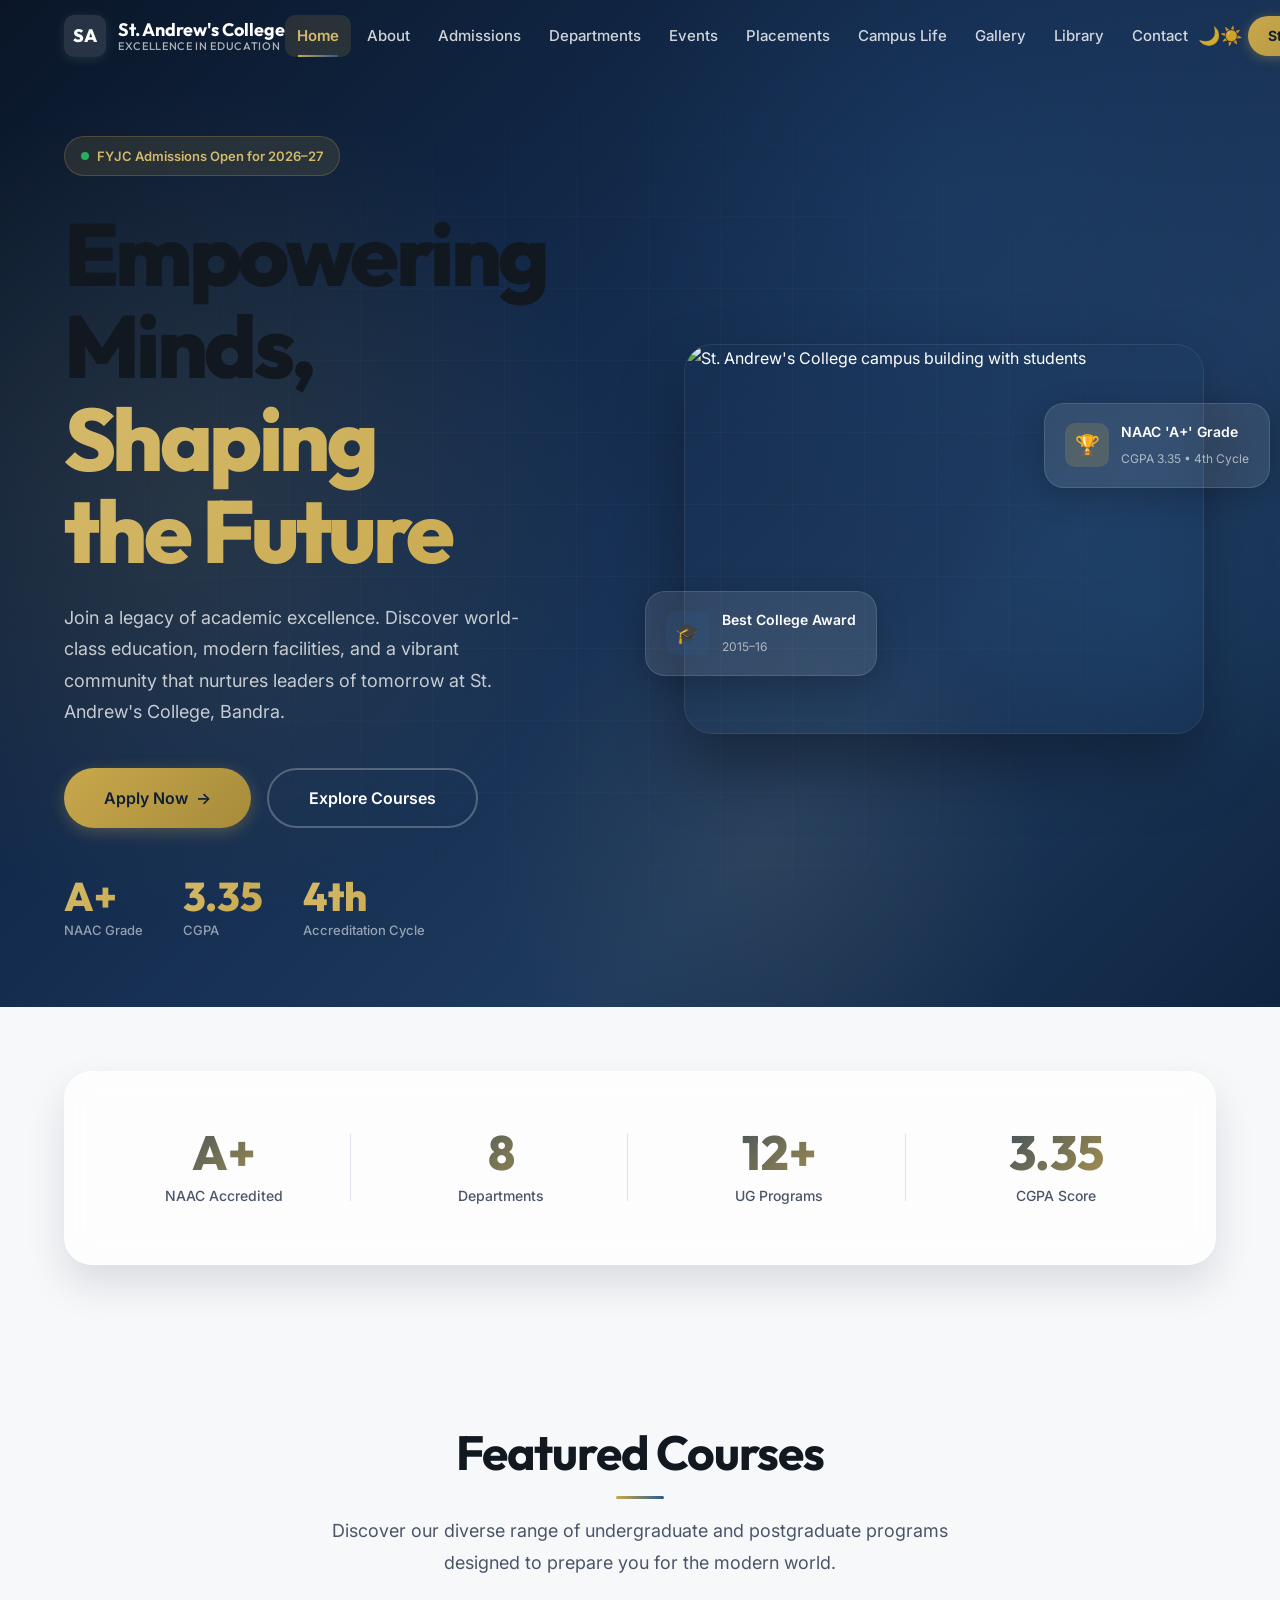
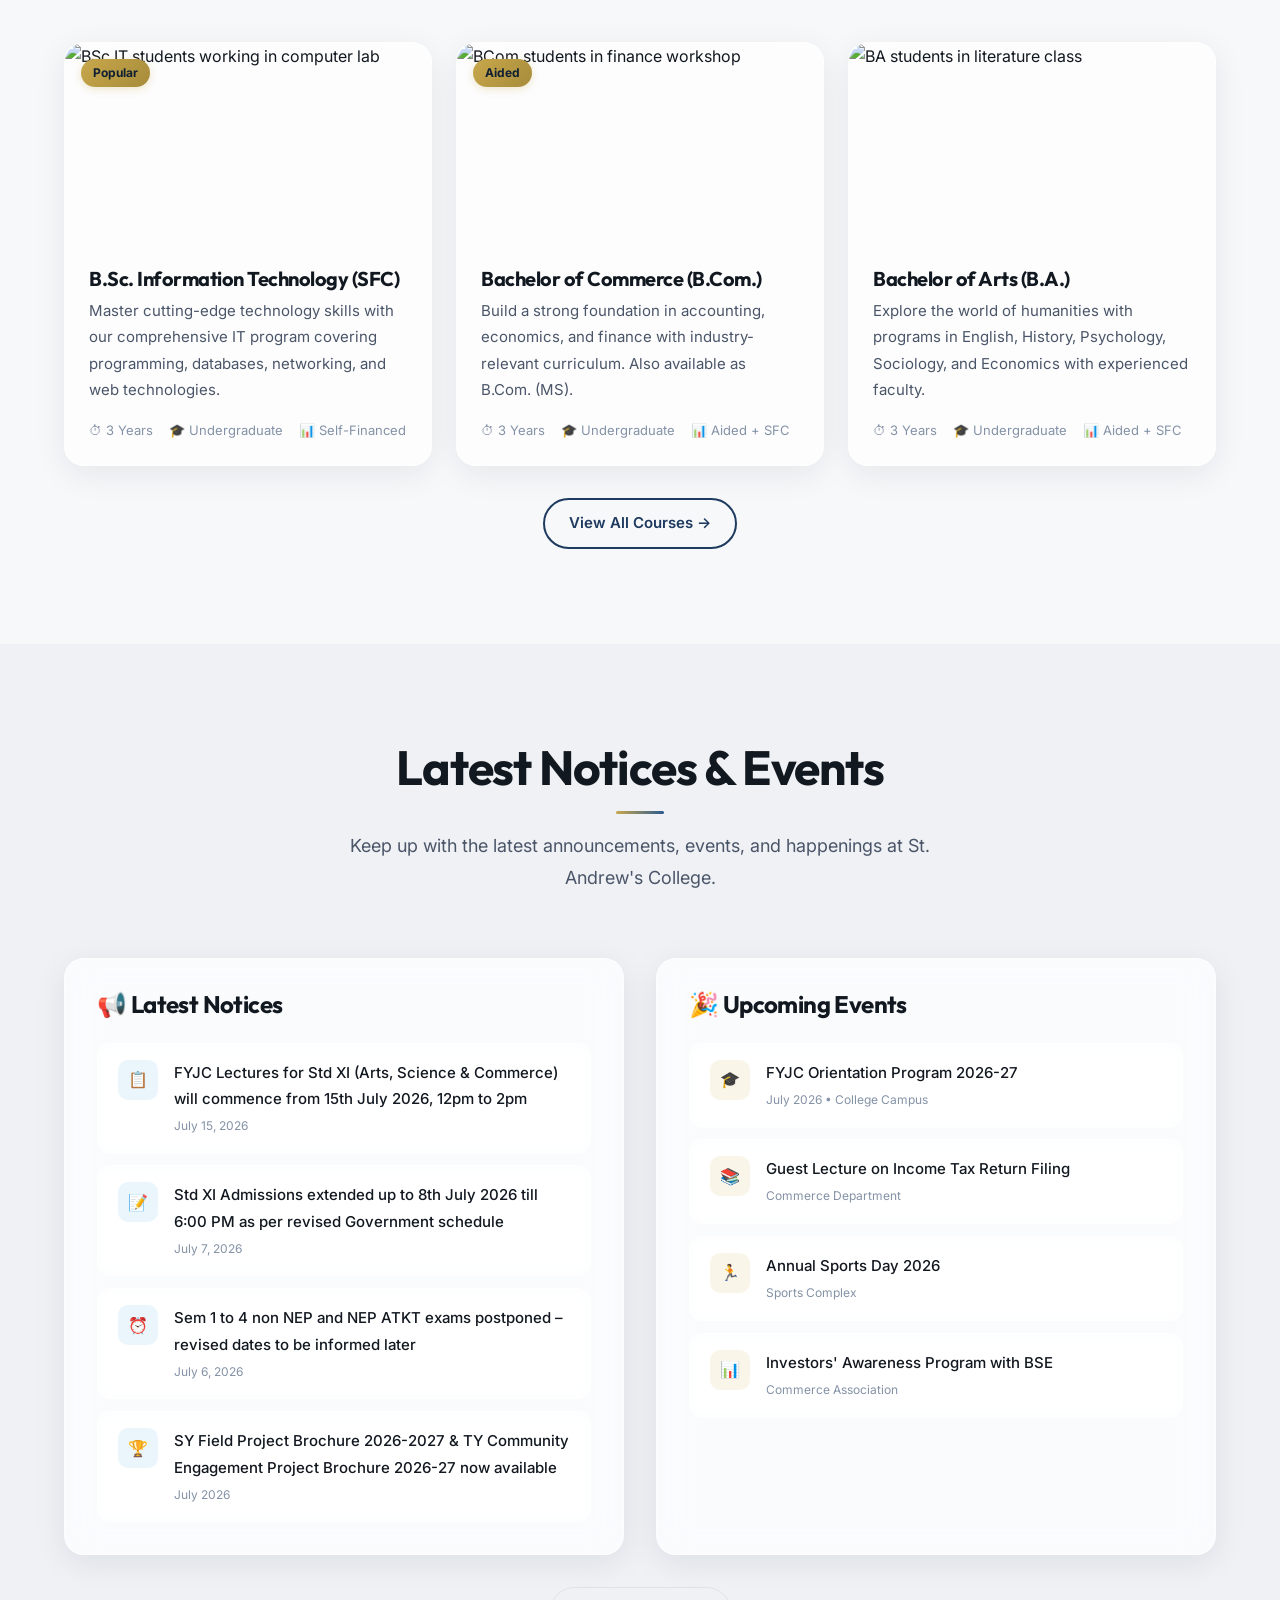
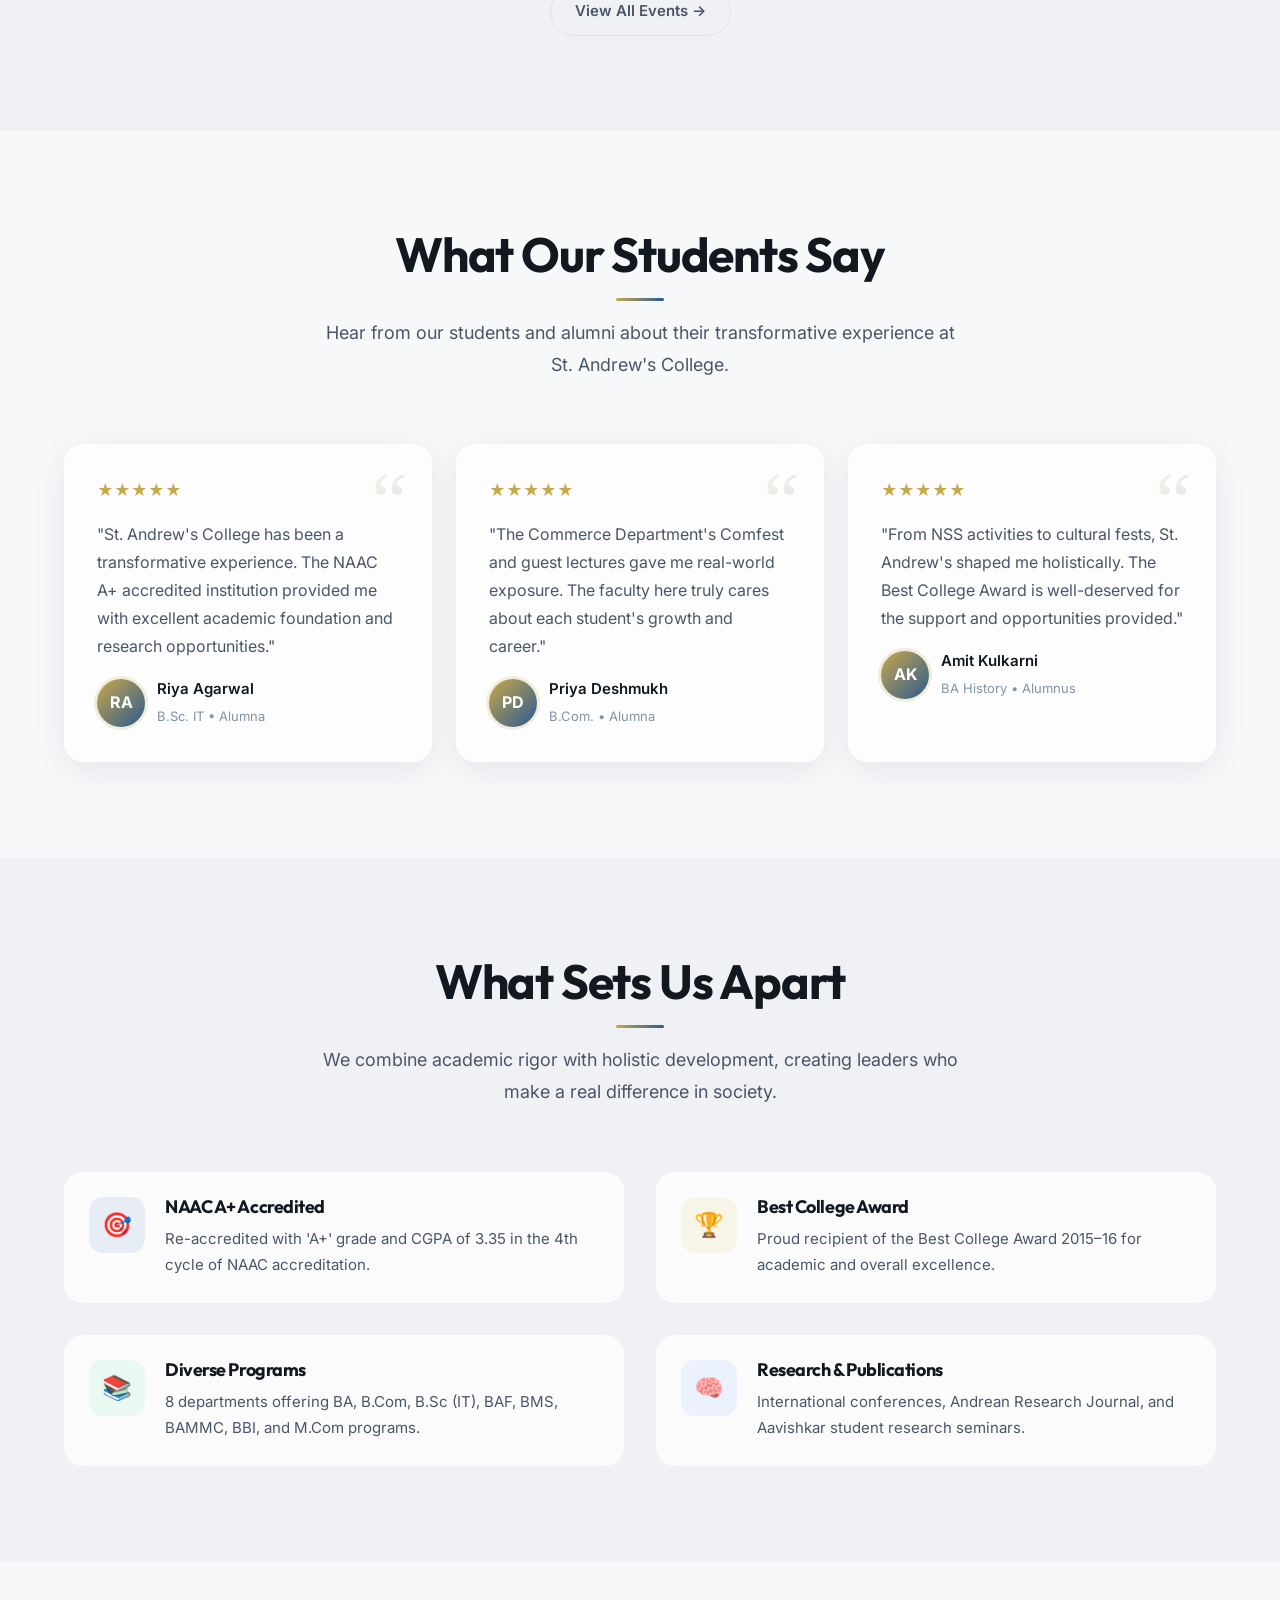
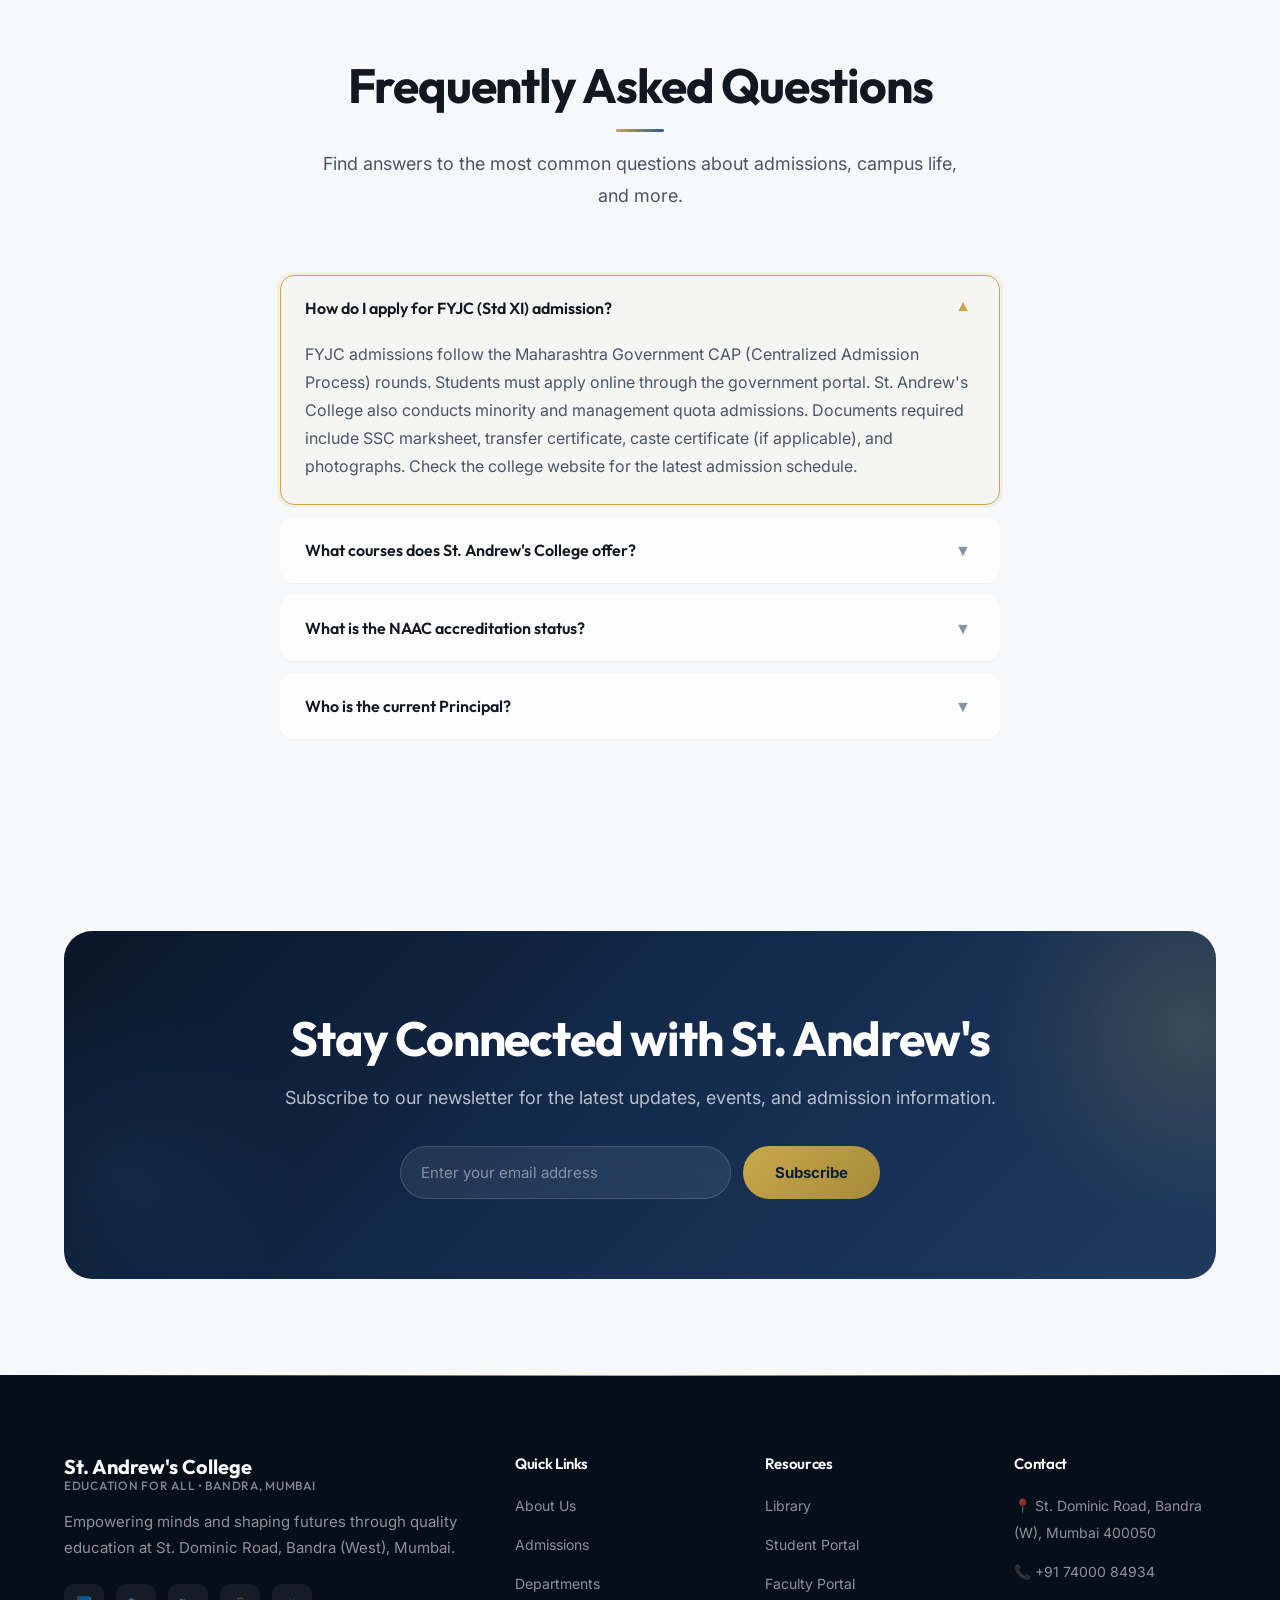
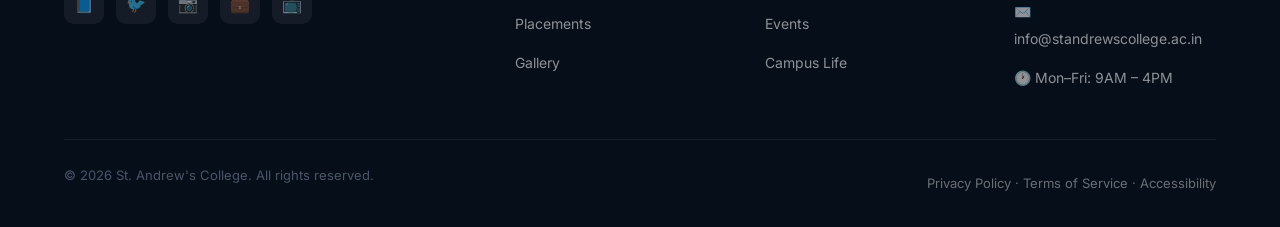
==== commit fadf8578: "feat: integrate real data from standrewscollege.ac.in - Updated contact info: real address (Bandra W" ====
--- a/index.html
+++ b/index.html
@@ -93,14 +93,14 @@
                 <div class="hero-content">
                     <div class="hero-badge">
                         <span class="badge-dot" aria-hidden="true"></span>
-                        Admissions Open for 2026–27
+                        FYJC Admissions Open for 2026–27
                     </div>
                     <h1>
                         Empowering Minds,
                         <span class="highlight">Shaping the Future</span>
                     </h1>
                     <p class="hero-description">
-                        Join a legacy of academic excellence spanning over 50 years. Discover world-class education, modern facilities, and a vibrant community that nurtures leaders of tomorrow.
+                        Join a legacy of academic excellence. Discover world-class education, modern facilities, and a vibrant community that nurtures leaders of tomorrow at St. Andrew's College, Bandra.
                     </p>
                     <div class="hero-actions">
                         <a href="admissions.html" class="btn btn-secondary btn-lg">
@@ -112,16 +112,16 @@
                     </div>
                     <div class="hero-stats">
                         <div class="hero-stat">
-                            <span class="hero-stat-number">50+</span>
-                            <span class="hero-stat-label">Years of Excellence</span>
+                            <span class="hero-stat-number">A+</span>
+                            <span class="hero-stat-label">NAAC Grade</span>
                         </div>
                         <div class="hero-stat">
-                            <span class="hero-stat-number">5,000+</span>
-                            <span class="hero-stat-label">Students</span>
+                            <span class="hero-stat-number">3.35</span>
+                            <span class="hero-stat-label">CGPA</span>
                         </div>
                         <div class="hero-stat">
-                            <span class="hero-stat-number">95%</span>
-                            <span class="hero-stat-label">Placement Rate</span>
+                            <span class="hero-stat-number">4th</span>
+                            <span class="hero-stat-label">Accreditation Cycle</span>
                         </div>
                     </div>
                 </div>
@@ -132,15 +132,15 @@
                     <div class="hero-floating-card card-1">
                         <div class="card-icon gold">🏆</div>
                         <div class="card-text">
-                            <strong>NAAC 'A' Grade</strong>
-                            <span>Accredited Institution</span>
+                            <strong>NAAC 'A+' Grade</strong>
+                            <span>CGPA 3.35 • 4th Cycle</span>
                         </div>
                     </div>
                     <div class="hero-floating-card card-2">
-                        <div class="card-icon blue">📊</div>
+                        <div class="card-icon blue">🎓</div>
                         <div class="card-text">
-                            <strong>95% Placement</strong>
-                            <span>2025 Batch</span>
+                            <strong>Best College Award</strong>
+                            <span>2015–16</span>
                         </div>
                     </div>
                 </div>
@@ -152,20 +152,20 @@
             <div class="container">
                 <div class="stats-grid animate-on-scroll">
                     <div class="stat-item">
-                        <div class="stat-number">50+</div>
-                        <div class="stat-label">Years of Excellence</div>
+                        <div class="stat-number">A+</div>
+                        <div class="stat-label">NAAC Accredited</div>
                     </div>
                     <div class="stat-item">
-                        <div class="stat-number">100+</div>
-                        <div class="stat-label">Expert Faculty</div>
+                        <div class="stat-number">8</div>
+                        <div class="stat-label">Departments</div>
                     </div>
                     <div class="stat-item">
-                        <div class="stat-number">5,000+</div>
-                        <div class="stat-label">Students</div>
+                        <div class="stat-number">12+</div>
+                        <div class="stat-label">UG Programs</div>
                     </div>
                     <div class="stat-item">
-                        <div class="stat-number">50+</div>
-                        <div class="stat-label">Courses Offered</div>
+                        <div class="stat-number">3.35</div>
+                        <div class="stat-label">CGPA Score</div>
                     </div>
                 </div>
             </div>
@@ -185,27 +185,27 @@
                             <span class="course-card-badge">Popular</span>
                         </div>
                         <div class="course-card-body">
-                            <h3>BSc Information Technology</h3>
-                            <p>Master cutting-edge technology skills with our comprehensive IT program covering programming, databases, networking, and AI.</p>
+                            <h3>B.Sc. Information Technology (SFC)</h3>
+                            <p>Master cutting-edge technology skills with our comprehensive IT program covering programming, databases, networking, and web technologies.</p>
                             <div class="course-card-meta">
                                 <span>⏱ 3 Years</span>
                                 <span>🎓 Undergraduate</span>
-                                <span>📊 120 Seats</span>
+                                <span>📊 Self-Financed</span>
                             </div>
                         </div>
                     </article>
                     <article class="course-card">
                         <div class="course-card-image">
                             <img src="https://images.unsplash.com/photo-1454165804606-c3d57bc86b40?w=600&h=400&fit=crop" alt="BCom students in finance workshop" loading="lazy">
-                            <span class="course-card-badge">Trending</span>
+                            <span class="course-card-badge">Aided</span>
                         </div>
                         <div class="course-card-body">
-                            <h3>Bachelor of Commerce</h3>
-                            <p>Build a strong foundation in accounting, economics, and finance with industry-relevant curriculum and practical exposure.</p>
+                            <h3>Bachelor of Commerce (B.Com.)</h3>
+                            <p>Build a strong foundation in accounting, economics, and finance with industry-relevant curriculum. Also available as B.Com. (MS).</p>
                             <div class="course-card-meta">
                                 <span>⏱ 3 Years</span>
                                 <span>🎓 Undergraduate</span>
-                                <span>📊 150 Seats</span>
+                                <span>📊 Aided + SFC</span>
                             </div>
                         </div>
                     </article>
@@ -214,12 +214,12 @@
                             <img src="https://images.unsplash.com/photo-1523050854058-8df90110c9f1?w=600&h=400&fit=crop" alt="BA students in literature class" loading="lazy">
                         </div>
                         <div class="course-card-body">
-                            <h3>Bachelor of Arts</h3>
-                            <p>Explore the world of humanities with programs in Literature, History, Psychology, and Sociology with experienced faculty.</p>
+                            <h3>Bachelor of Arts (B.A.)</h3>
+                            <p>Explore the world of humanities with programs in English, History, Psychology, Sociology, and Economics with experienced faculty.</p>
                             <div class="course-card-meta">
                                 <span>⏱ 3 Years</span>
                                 <span>🎓 Undergraduate</span>
-                                <span>📊 100 Seats</span>
+                                <span>📊 Aided + SFC</span>
                             </div>
                         </div>
                     </article>
@@ -246,29 +246,29 @@
                             <li class="notice-item">
                                 <div class="notice-icon">📋</div>
                                 <div>
-                                    <p>Admission Open for Fall 2026 – Apply Now</p>
-                                    <small>August 1, 2026</small>
+                                    <p>FYJC Lectures for Std XI (Arts, Science & Commerce) will commence from 15th July 2026, 12pm to 2pm</p>
+                                    <small>July 15, 2026</small>
                                 </div>
                             </li>
                             <li class="notice-item">
                                 <div class="notice-icon">📝</div>
                                 <div>
-                                    <p>Semester Exam Schedule Released</p>
-                                    <small>July 28, 2026</small>
+                                    <p>Std XI Admissions extended up to 8th July 2026 till 6:00 PM as per revised Government schedule</p>
+                                    <small>July 7, 2026</small>
                                 </div>
                             </li>
                             <li class="notice-item">
                                 <div class="notice-icon">⏰</div>
                                 <div>
-                                    <p>Library Timings Updated for Summer</p>
-                                    <small>July 20, 2026</small>
+                                    <p>Sem 1 to 4 non NEP and NEP ATKT exams postponed – revised dates to be informed later</p>
+                                    <small>July 6, 2026</small>
                                 </div>
                             </li>
                             <li class="notice-item">
                                 <div class="notice-icon">🏆</div>
                                 <div>
-                                    <p>Annual Day Celebration – Save the Date</p>
-                                    <small>July 15, 2026</small>
+                                    <p>SY Field Project Brochure 2026-2027 & TY Community Engagement Project Brochure 2026-27 now available</p>
+                                    <small>July 2026</small>
                                 </div>
                             </li>
                         </ul>
@@ -279,31 +279,31 @@
                         </h3>
                         <ul class="event-list">
                             <li class="event-item">
-                                <div class="event-icon">🎭</div>
-                                <div>
-                                    <p>Annual Cultural Fest 2026</p>
-                                    <small>August 15, 2026 • Main Auditorium</small>
-                                </div>
-                            </li>
-                            <li class="event-item">
-                                <div class="event-icon">💻</div>
-                                <div>
-                                    <p>Tech Symposium – Future of AI</p>
-                                    <small>September 10, 2026 • CS Block</small>
-                                </div>
-                            </li>
-                            <li class="event-item">
-                                <div class="event-icon">🏆</div>
-                                <div>
-                                    <p>Inter-College Sports Tournament</p>
-                                    <small>September 20, 2026 • Sports Complex</small>
+                                <div class="event-icon">🎓</div>
+                                <div>
+                                    <p>FYJC Orientation Program 2026-27</p>
+                                    <small>July 2026 • College Campus</small>
                                 </div>
                             </li>
                             <li class="event-item">
                                 <div class="event-icon">📚</div>
                                 <div>
-                                    <p>Guest Lecture: Industry Insights</p>
-                                    <small>October 5, 2026 • Seminar Hall</small>
+                                    <p>Guest Lecture on Income Tax Return Filing</p>
+                                    <small>Commerce Department</small>
+                                </div>
+                            </li>
+                            <li class="event-item">
+                                <div class="event-icon">🏃</div>
+                                <div>
+                                    <p>Annual Sports Day 2026</p>
+                                    <small>Sports Complex</small>
+                                </div>
+                            </li>
+                            <li class="event-item">
+                                <div class="event-icon">📊</div>
+                                <div>
+                                    <p>Investors' Awareness Program with BSE</p>
+                                    <small>Commerce Association</small>
                                 </div>
                             </li>
                         </ul>
@@ -324,35 +324,34 @@
                 </div>
                 <div class="testimonials-grid stagger-children animate-on-scroll">
                     <blockquote class="testimonial-card">
-                        <div class="testimonial-stars" aria-label="5 stars">★★★★★</div>
-                        <p>"The best learning experience of my life. The faculty is incredibly supportive, and the campus facilities are world-class. I secured my dream job right after graduation."</p>
+                        <div class="testimonial-stars" aria-label="5 stars">★★★★★</div>                            <p>"St. Andrew's College has been a transformative experience. The NAAC A+ accredited institution provided me with excellent academic foundation and research opportunities."</p>
                         <div class="testimonial-author">
-                            <div class="testimonial-avatar">JD</div>
+                            <div class="testimonial-avatar">RA</div>
                             <div class="testimonial-info">
-                                <strong>Jane Doe</strong>
-                                <span>BSc IT • Class of 2025</span>
+                                <strong>Riya Agarwal</strong>
+                                <span>B.Sc. IT • Alumna</span>
                             </div>
                         </div>
                     </blockquote>
                     <blockquote class="testimonial-card">
                         <div class="testimonial-stars" aria-label="5 stars">★★★★★</div>
-                        <p>"Amazing campus and supportive faculty. The practical exposure and industry connections helped me land a placement at a top MNC. Highly recommend St. Andrew's!"</p>
+                        <p>"The Commerce Department's Comfest and guest lectures gave me real-world exposure. The faculty here truly cares about each student's growth and career."</p>
                         <div class="testimonial-author">
-                            <div class="testimonial-avatar">JS</div>
+                            <div class="testimonial-avatar">PD</div>
                             <div class="testimonial-info">
-                                <strong>John Smith</strong>
-                                <span>BCom • Class of 2024</span>
+                                <strong>Priya Deshmukh</strong>
+                                <span>B.Com. • Alumna</span>
                             </div>
                         </div>
                     </blockquote>
                     <blockquote class="testimonial-card">
                         <div class="testimonial-stars" aria-label="5 stars">★★★★★</div>
-                        <p>"From cultural fests to academic seminars, every day at St. Andrew's is an opportunity to grow. The college truly shaped me into a confident professional."</p>
+                        <p>"From NSS activities to cultural fests, St. Andrew's shaped me holistically. The Best College Award is well-deserved for the support and opportunities provided."</p>
                         <div class="testimonial-author">
-                            <div class="testimonial-avatar">AP</div>
+                            <div class="testimonial-avatar">AK</div>
                             <div class="testimonial-info">
-                                <strong>Anita Patel</strong>
-                                <span>BA Psychology • Class of 2025</span>
+                                <strong>Amit Kulkarni</strong>
+                                <span>BA History • Alumnus</span>
                             </div>
                         </div>
                     </blockquote>
@@ -365,35 +364,35 @@
             <div class="container">
                 <div class="section-header animate-on-scroll">
                     <h2 id="why-heading">What Sets Us Apart</h2>
-                    <p>We combine academic rigor with holistic development to create leaders who make a difference.</p>
+                    <p>                        We combine academic rigor with holistic development, creating leaders who make a real difference in society.</p>
                 </div>
                 <div class="animate-on-scroll" style="display: grid; grid-template-columns: 1fr 1fr; gap: var(--space-8);">
                     <div style="display: flex; gap: var(--space-5); align-items: flex-start; padding: var(--space-6); background: var(--card); border-radius: var(--radius-xl); border: 1px solid var(--card-border);">
                         <div style="width: 56px; height: 56px; background: rgba(11,61,145,0.08); border-radius: var(--radius-lg); display: flex; align-items: center; justify-content: center; font-size: 1.5rem; flex-shrink: 0;">🎯</div>
                         <div>
-                            <h3 style="margin-bottom: var(--space-2); font-size: 1.125rem;">Academic Excellence</h3>
-                            <p style="margin: 0; font-size: 0.9375rem;">Rigorous curriculum designed with industry experts to ensure you're always ahead of the curve.</p>
+                            <h3 style="margin-bottom: var(--space-2); font-size: 1.125rem;">NAAC A+ Accredited</h3>
+                            <p style="margin: 0; font-size: 0.9375rem;">Re-accredited with 'A+' grade and CGPA of 3.35 in the 4th cycle of NAAC accreditation.</p>
                         </div>
                     </div>
                     <div style="display: flex; gap: var(--space-5); align-items: flex-start; padding: var(--space-6); background: var(--card); border-radius: var(--radius-xl); border: 1px solid var(--card-border);">
-                        <div style="width: 56px; height: 56px; background: rgba(212,175,55,0.1); border-radius: var(--radius-lg); display: flex; align-items: center; justify-content: center; font-size: 1.5rem; flex-shrink: 0;">🏢</div>
+                        <div style="width: 56px; height: 56px; background: rgba(212,175,55,0.1); border-radius: var(--radius-lg); display: flex; align-items: center; justify-content: center; font-size: 1.5rem; flex-shrink: 0;">🏆</div>
                         <div>
-                            <h3 style="margin-bottom: var(--space-2); font-size: 1.125rem;">Modern Infrastructure</h3>
-                            <p style="margin: 0; font-size: 0.9375rem;">State-of-the-art labs, smart classrooms, a digital library, and sports facilities.</p>
+                            <h3 style="margin-bottom: var(--space-2); font-size: 1.125rem;">Best College Award</h3>
+                            <p style="margin: 0; font-size: 0.9375rem;">Proud recipient of the Best College Award 2015–16 for academic and overall excellence.</p>
                         </div>
                     </div>
                     <div style="display: flex; gap: var(--space-5); align-items: flex-start; padding: var(--space-6); background: var(--card); border-radius: var(--radius-xl); border: 1px solid var(--card-border);">
-                        <div style="width: 56px; height: 56px; background: rgba(34,197,94,0.08); border-radius: var(--radius-lg); display: flex; align-items: center; justify-content: center; font-size: 1.5rem; flex-shrink: 0;">🤝</div>
+                        <div style="width: 56px; height: 56px; background: rgba(34,197,94,0.08); border-radius: var(--radius-lg); display: flex; align-items: center; justify-content: center; font-size: 1.5rem; flex-shrink: 0;">📚</div>
                         <div>
-                            <h3 style="margin-bottom: var(--space-2); font-size: 1.125rem;">Industry Connections</h3>
-                            <p style="margin: 0; font-size: 0.9375rem;">95% placement rate with partnerships with 100+ leading companies.</p>
+                            <h3 style="margin-bottom: var(--space-2); font-size: 1.125rem;">Diverse Programs</h3>
+                            <p style="margin: 0; font-size: 0.9375rem;">8 departments offering BA, B.Com, B.Sc (IT), BAF, BMS, BAMMC, BBI, and M.Com programs.</p>
                         </div>
                     </div>
                     <div style="display: flex; gap: var(--space-5); align-items: flex-start; padding: var(--space-6); background: var(--card); border-radius: var(--radius-xl); border: 1px solid var(--card-border);">
-                        <div style="width: 56px; height: 56px; background: rgba(59,130,246,0.08); border-radius: var(--radius-lg); display: flex; align-items: center; justify-content: center; font-size: 1.5rem; flex-shrink: 0;">🌍</div>
+                        <div style="width: 56px; height: 56px; background: rgba(59,130,246,0.08); border-radius: var(--radius-lg); display: flex; align-items: center; justify-content: center; font-size: 1.5rem; flex-shrink: 0;">🧠</div>
                         <div>
-                            <h3 style="margin-bottom: var(--space-2); font-size: 1.125rem;">Global Alumni Network</h3>
-                            <p style="margin: 0; font-size: 0.9375rem;">50,000+ alumni across 50+ countries, creating opportunities worldwide.</p>
+                            <h3 style="margin-bottom: var(--space-2); font-size: 1.125rem;">Research & Publications</h3>
+                            <p style="margin: 0; font-size: 0.9375rem;">International conferences, Andrean Research Journal, and Aavishkar student research seminars.</p>
                         </div>
                     </div>
                 </div>
@@ -410,56 +409,45 @@
                 <div class="faq-list animate-on-scroll">
                     <div class="faq-item active">
                         <button class="faq-question" aria-expanded="true">
-                            What are the admission requirements?
+                            How do I apply for FYJC (Std XI) admission?
                             <span class="faq-chevron" aria-hidden="true">▼</span>
                         </button>
                         <div class="faq-answer" style="max-height: 200px;">
                             <div class="faq-answer-inner">
-                                A minimum of 50% in the qualifying examination (10+2) is required for undergraduate courses. Students must submit their marksheets, transfer certificate, photographs, and ID proof. Some courses may require an entrance test or interview.
+                                FYJC admissions follow the Maharashtra Government CAP (Centralized Admission Process) rounds. Students must apply online through the government portal. St. Andrew's College also conducts minority and management quota admissions. Documents required include SSC marksheet, transfer certificate, caste certificate (if applicable), and photographs. Check the college website for the latest admission schedule.
                             </div>
                         </div>
                     </div>
                     <div class="faq-item">
                         <button class="faq-question" aria-expanded="false">
-                            Is hostel accommodation available?
+                            What courses does St. Andrew's College offer?
                             <span class="faq-chevron" aria-hidden="true">▼</span>
                         </button>
                         <div class="faq-answer">
                             <div class="faq-answer-inner">
-                                Yes, we provide separate hostel facilities for boys and girls on campus. The hostels are equipped with modern amenities including Wi-Fi, mess facilities, 24/7 security, and recreational areas.
+                                We offer BA (English, Economics, Psychology, Sociology, History), B.Com., B.Com. (MS), B.Sc. IT, BAF, BMS, BAMMC, BBI, B.Sc. (Hospitality Studies), and M.Com. programs. We have both Aided and Self-Financed (SFC) courses under the University of Mumbai.
                             </div>
                         </div>
                     </div>
                     <div class="faq-item">
                         <button class="faq-question" aria-expanded="false">
-                            What placement opportunities are available?
+                            What is the NAAC accreditation status?
                             <span class="faq-chevron" aria-hidden="true">▼</span>
                         </button>
                         <div class="faq-answer">
                             <div class="faq-answer-inner">
-                                Our dedicated placement cell works with 100+ companies including TCS, Infosys, Wipro, and more. We have a 95% placement rate with average packages ranging from ₹4-8 LPA for undergraduate students.
+                                St. Andrew's College has been re-accredited with an 'A+' grade and CGPA of 3.35 in the 4th cycle of NAAC accreditation (2023). We have been accredited since 2004 and consistently maintain high academic standards.
                             </div>
                         </div>
                     </div>
                     <div class="faq-item">
                         <button class="faq-question" aria-expanded="false">
-                            Are scholarships available?
+                            Who is the current Principal?
                             <span class="faq-chevron" aria-hidden="true">▼</span>
                         </button>
                         <div class="faq-answer">
                             <div class="faq-answer-inner">
-                                Yes, we offer merit-based scholarships, need-based financial aid, and sports quotas. Scholarships range from 25% to 100% of tuition fees based on academic performance and financial background.
-                            </div>
-                        </div>
-                    </div>
-                    <div class="faq-item">
-                        <button class="faq-question" aria-expanded="false">
-                            What extracurricular activities are offered?
-                            <span class="faq-chevron" aria-hidden="true">▼</span>
-                        </button>
-                        <div class="faq-answer">
-                            <div class="faq-answer-inner">
-                                We offer a wide range of activities including sports, cultural clubs, NSS, NCC, tech clubs, literary societies, and annual fests. Students can join any number of clubs and participate in inter-college competitions.
+                                The current Principal is Prof. (Dr.) Sybil Thomas, who has been serving since 2024. She is assisted by Dr. Charmaine Braganza (Vice Principal – Aided), Dr. Sharon Gonsalves (Vice Principal – Self-Financed), and Mr. Frederick Arland (Vice Principal – Junior College).
                             </div>
                         </div>
                     </div>
@@ -490,9 +478,9 @@
                 <div class="footer-brand">
                     <div class="logo-text" style="font-size: 1.25rem; margin-bottom: var(--space-4); color: white;">
                         St. Andrew's College
-                        <small style="display: block; font-size: 0.75rem; color: rgba(255,255,255,0.5); font-weight: 500;">Excellence in Education Since 1976</small>
-                    </div>
-                    <p>Empowering minds and shaping futures through quality education, modern infrastructure, and a commitment to holistic development.</p>
+                        <small style="display: block; font-size: 0.75rem; color: rgba(255,255,255,0.5); font-weight: 500;">Education for All • Bandra, Mumbai</small>
+                    </div>
+                    <p>Empowering minds and shaping futures through quality education at St. Dominic Road, Bandra (West), Mumbai.</p>
                     <div class="footer-social">
                         <a href="#" aria-label="Facebook"><span aria-hidden="true">📘</span></a>
                         <a href="#" aria-label="Twitter"><span aria-hidden="true">🐦</span></a>
@@ -524,9 +512,9 @@
                 <div class="footer-column">
                     <h4>Contact</h4>
                     <ul class="footer-links">
-                        <li><a href="contact.html"><span aria-hidden="true">📍</span> 123 College Road, Education City</a></li>
-                        <li><a href="tel:+911234567890"><span aria-hidden="true">📞</span> +91 123 456 7890</a></li>
-                        <li><a href="mailto:info@standrews.edu"><span aria-hidden="true">✉️</span> info@standrews.edu</a></li>
+                        <li><a href="contact.html"><span aria-hidden="true">📍</span> St. Dominic Road, Bandra (W), Mumbai 400050</a></li>
+                        <li><a href="tel:+917400084934"><span aria-hidden="true">📞</span> +91 74000 84934</a></li>
+                        <li><a href="mailto:info@standrewscollege.ac.in"><span aria-hidden="true">✉️</span> info@standrewscollege.ac.in</a></li>
                         <li><a href="#"><span aria-hidden="true">🕐</span> Mon–Fri: 9AM – 4PM</a></li>
                     </ul>
                 </div>
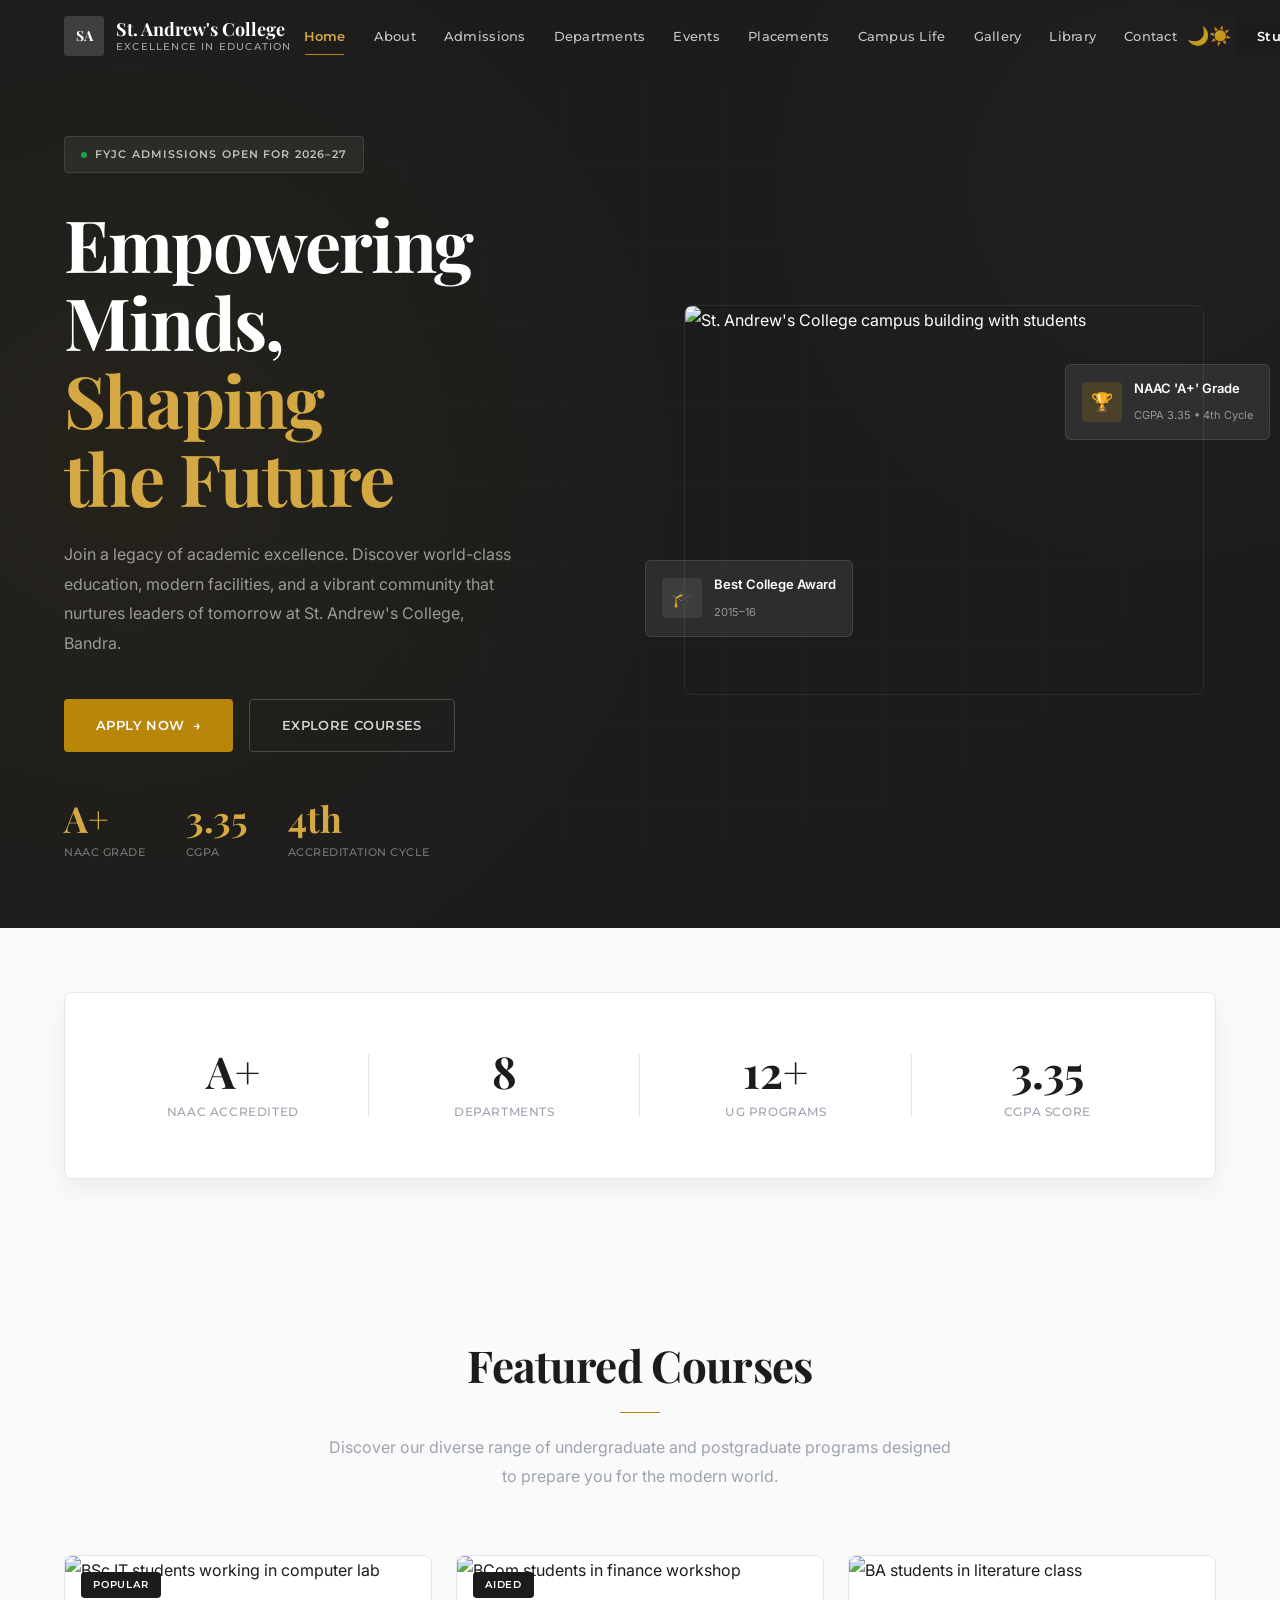
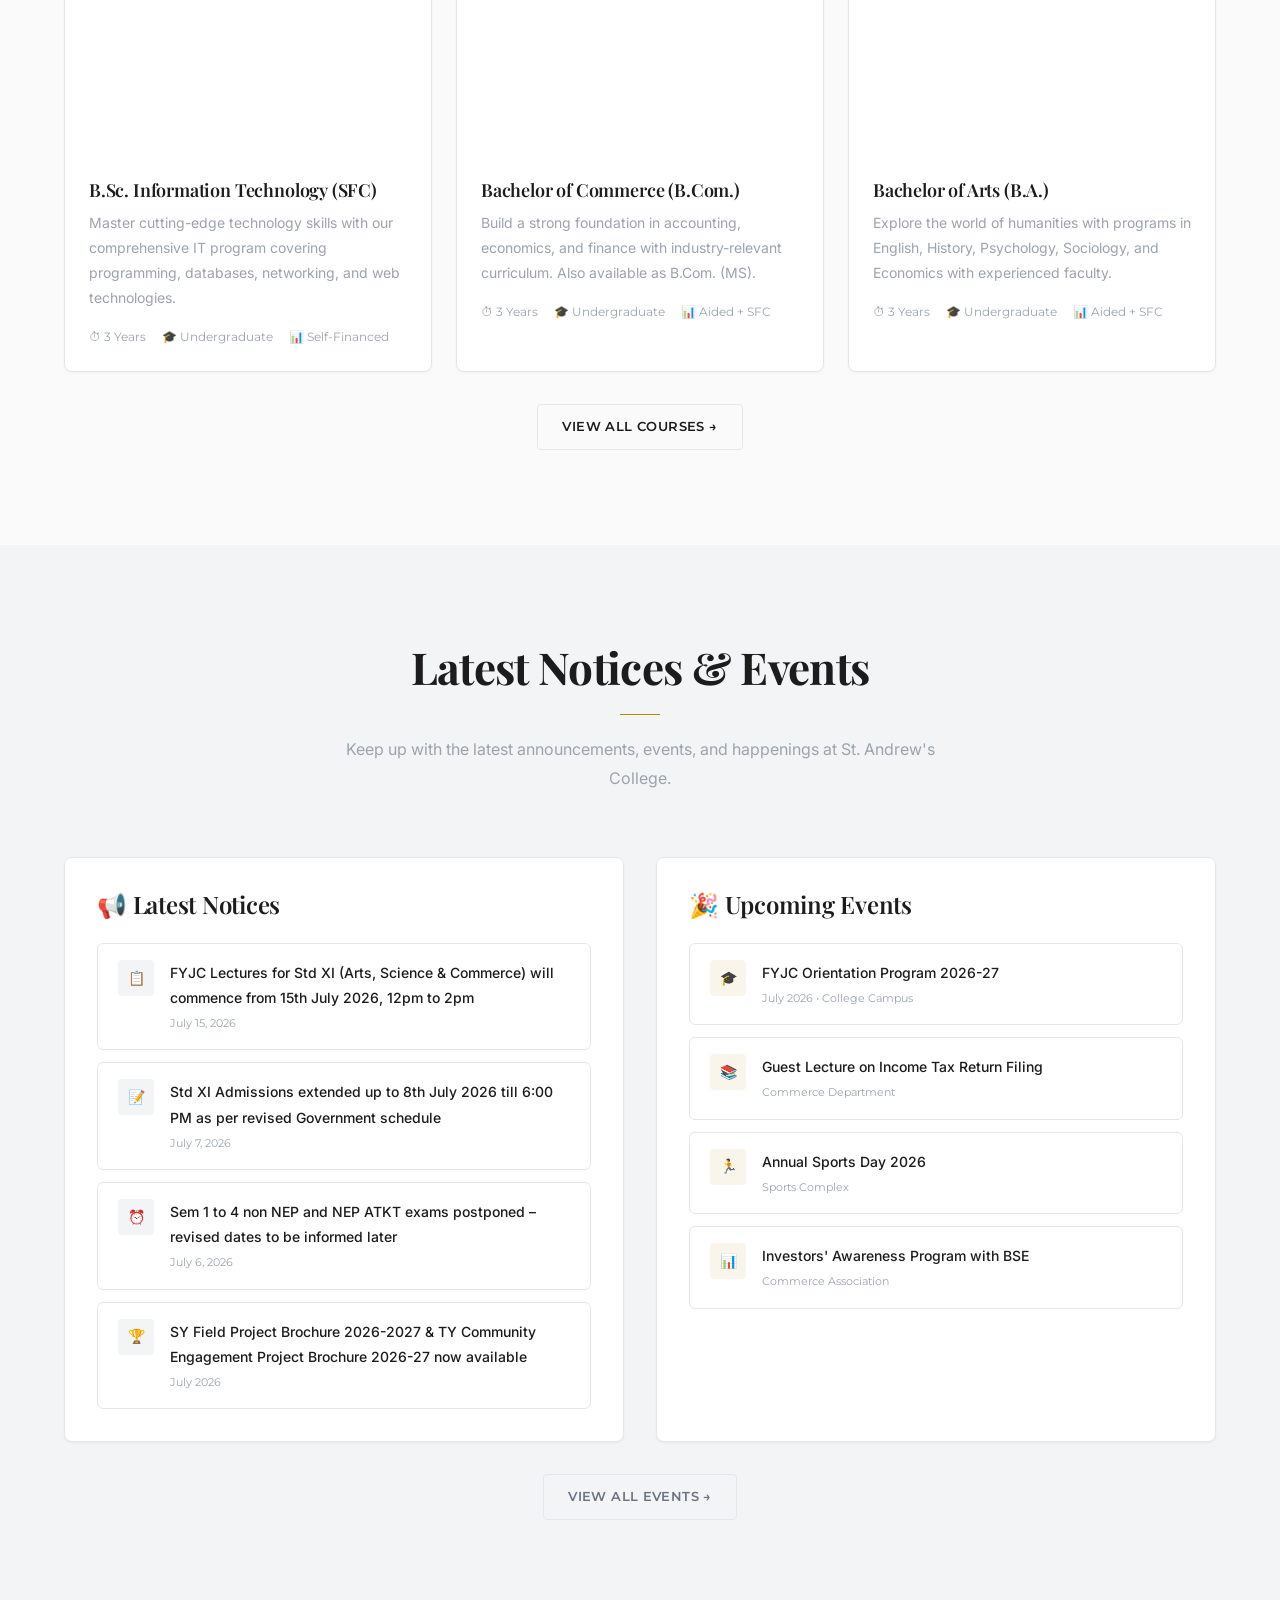
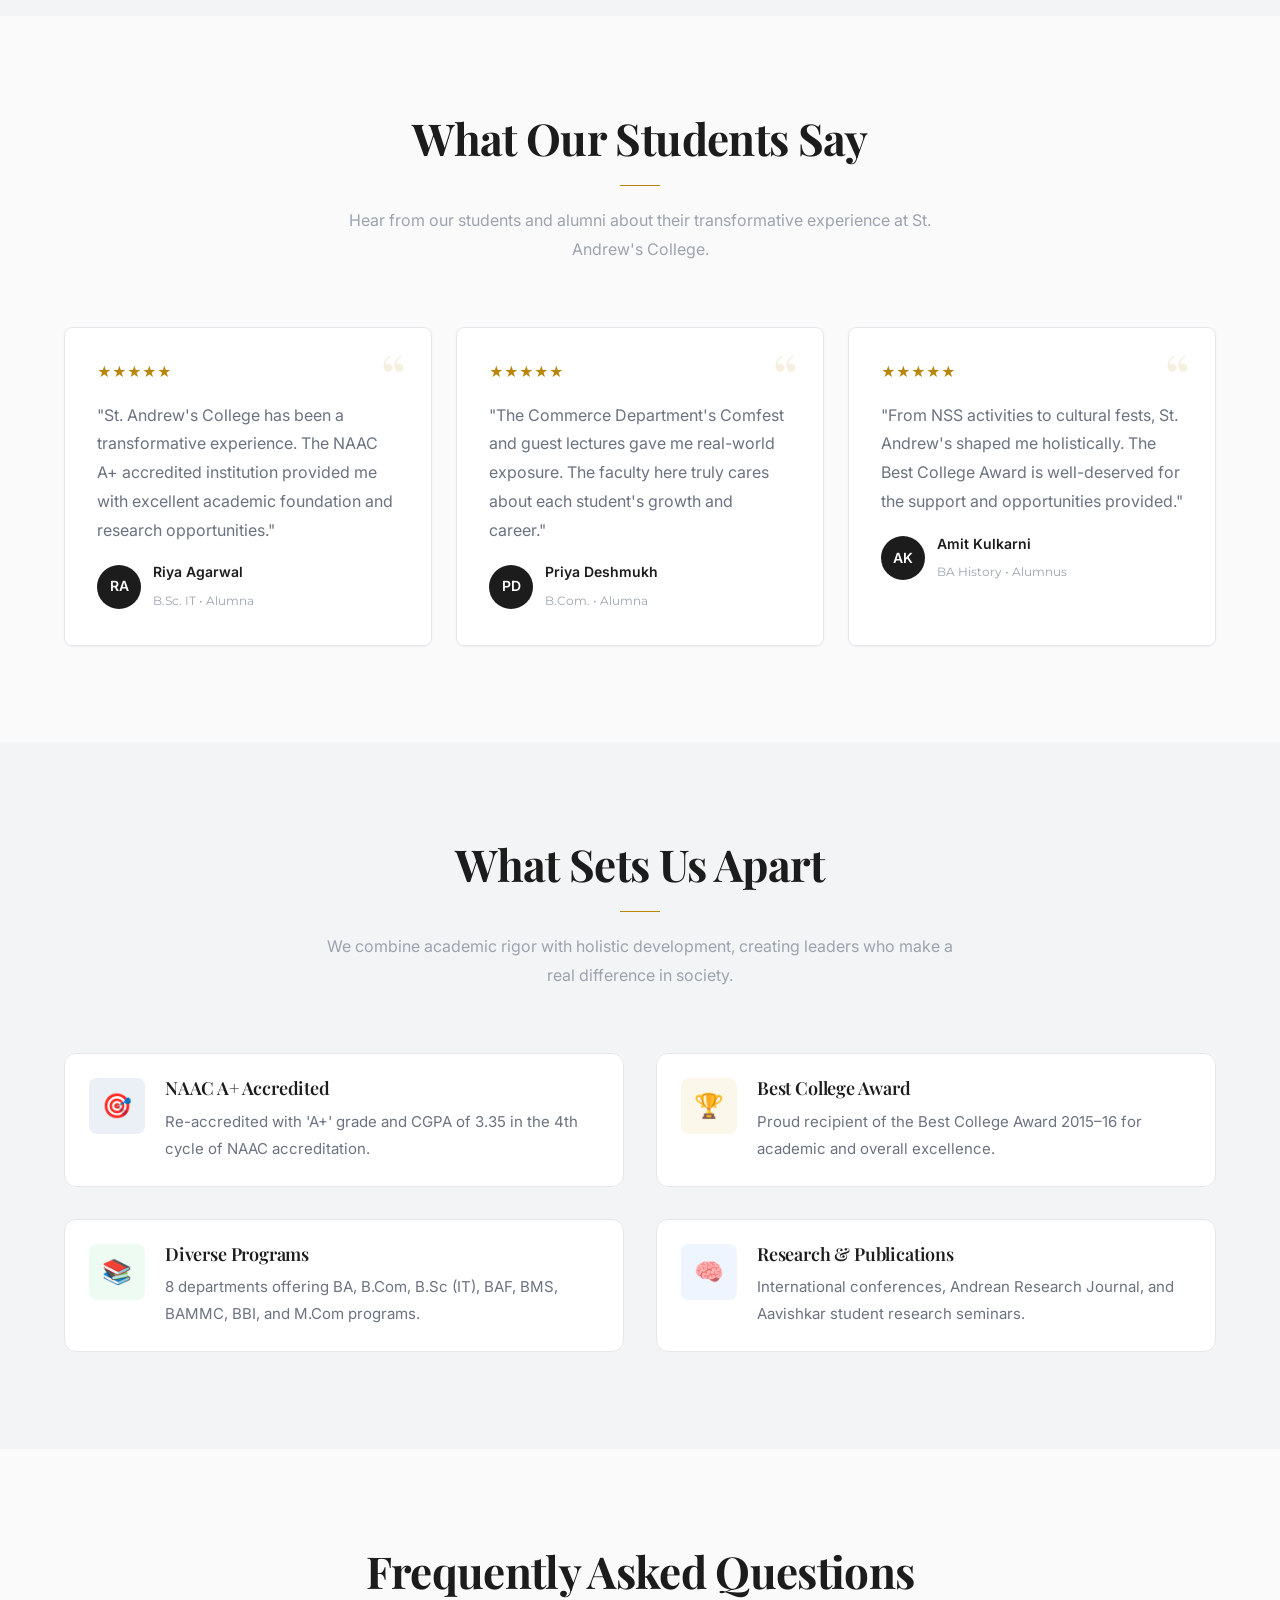
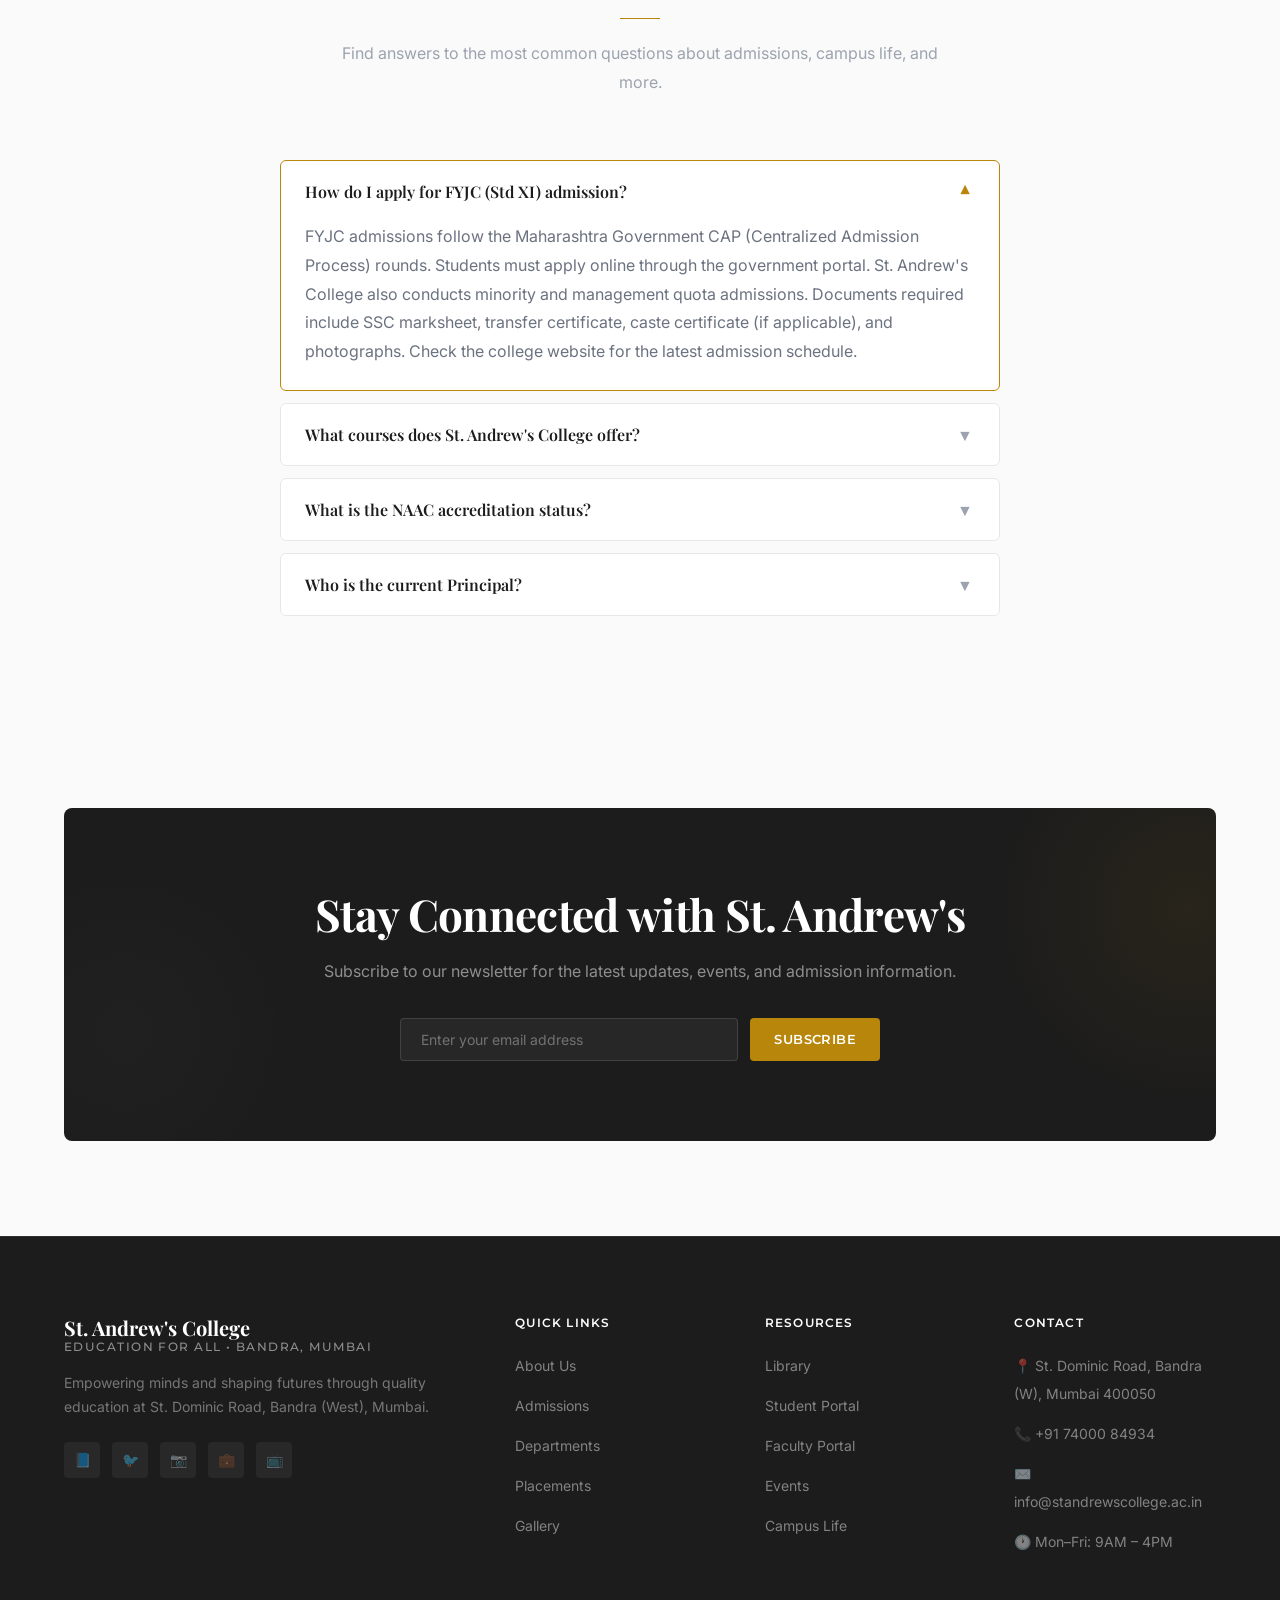
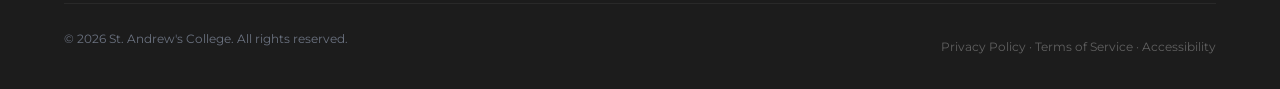
==== commit 53a0ba49: "feat: enhance website with improved styling and responsiveness" ====
--- a/index.html
+++ b/index.html
@@ -7,7 +7,7 @@
     <title>St. Andrew's College | Empowering Minds, Shaping the Future</title>
     <link rel="preconnect" href="https://fonts.googleapis.com">
     <link rel="preconnect" href="https://fonts.gstatic.com" crossorigin>
-    <link href="https://fonts.googleapis.com/css2?family=Outfit:wght@400;600;700;800&family=Inter:wght@400;500;600&display=swap" rel="stylesheet">
+    <link href="https://fonts.googleapis.com/css2?family=Playfair+Display:wght@400;500;600;700;800&family=Inter:wght@400;500;600&family=Montserrat:wght@400;500;600;700&family=Outfit:wght@400;600;700;800&display=swap" rel="stylesheet">
     <link rel="stylesheet" href="css/style.css">
     <link rel="stylesheet" href="css/responsive.css">
     <link rel="stylesheet" href="css/animations.css">
--- a/css/style.css
+++ b/css/style.css
@@ -1,65 +1,74 @@
 /* ============================================================
-   St. Andrew's College – Dark Luxe Academic Design System
-   Glassmorphism · Gradient Mesh · Premium Typography
+   St. Andrew's College – Premium Editorial Design System
+   Playfair Display · Inter · Montserrat
+   Minimal · Elegant · Luxurious
    ============================================================ */
 
 /* ---- CSS Custom Properties ---- */
 :root {
     /* Core Palette */
-    --primary: #1E3A5F;
-    --primary-light: #2B5A8F;
-    --primary-dark: #0F1F33;
-    --accent: #C9A84C;
-    --accent-light: #D4B96A;
-    --accent-dark: #A68B3A;
+    --white: #FFFFFF;
+    --off-white: #FAFAFA;
+    --charcoal: #1C1C1C;
+    --gray: #6B7280;
+    --muted-gold: #B8860B;
+    --muted-gold-light: #D4A843;
+    --muted-gold-dark: #8B6508;
+
+    /* Semantic Aliases */
+    --primary: #1C1C1C;
+    --primary-light: #3A3A3A;
+    --primary-dark: #0A0A0A;
+    --accent: #B8860B;
+    --accent-light: #D4A843;
+    --accent-dark: #8B6508;
 
     /* Backgrounds */
-    --bg: #F7F8FA;
+    --bg: #FAFAFA;
     --bg-elevated: #FFFFFF;
-    --bg-subtle: #EFF1F5;
-    --bg-dark: #0A1628;
-
-    /* Cards – glassmorphism base */
-    --card: rgba(255, 255, 255, 0.72);
-    --card-hover: rgba(255, 255, 255, 0.88);
-    --card-border: rgba(255, 255, 255, 0.45);
-    --card-shadow: 0 8px 32px rgba(10, 22, 40, 0.08);
-    --card-shadow-hover: 0 16px 48px rgba(30, 58, 95, 0.14);
+    --bg-subtle: #F3F4F6;
+
+    /* Cards */
+    --card: #FFFFFF;
+    --card-hover: #FFFFFF;
+    --card-border: #E5E7EB;
+    --card-shadow: 0 1px 3px rgba(0,0,0,0.04), 0 1px 2px rgba(0,0,0,0.02);
+    --card-shadow-hover: 0 10px 25px rgba(0,0,0,0.06), 0 4px 10px rgba(0,0,0,0.03);
 
     /* Text */
-    --text: #121820;
-    --text-secondary: #4A5568;
-    --text-muted: #8492A6;
-    --text-inverse: #F7F8FA;
+    --text: #1C1C1C;
+    --text-secondary: #6B7280;
+    --text-muted: #9CA3AF;
+    --text-inverse: #FAFAFA;
 
     /* Status */
-    --success: #27AE60;
-    --success-bg: #EAFAF1;
-    --warning: #E2A300;
-    --warning-bg: #FFF9E6;
-    --error: #E74C3C;
-    --error-bg: #FDEDEC;
-    --info: #3498DB;
-    --info-bg: #EBF5FB;
+    --success: #16A34A;
+    --success-bg: #F0FDF4;
+    --warning: #D97706;
+    --warning-bg: #FFFBEB;
+    --error: #DC2626;
+    --error-bg: #FEF2F2;
+    --info: #2563EB;
+    --info-bg: #EFF6FF;
 
     /* Borders */
-    --border: #DDE2EA;
-    --border-light: #EEF0F4;
-
-    /* Shadows */
-    --shadow-xs: 0 1px 2px rgba(0,0,0,0.04);
-    --shadow-sm: 0 2px 6px rgba(0,0,0,0.05);
-    --shadow-md: 0 4px 12px rgba(10,22,40,0.08);
-    --shadow-lg: 0 12px 28px rgba(10,22,40,0.10);
-    --shadow-xl: 0 20px 40px rgba(10,22,40,0.12);
-    --shadow-2xl: 0 32px 64px rgba(10,22,40,0.16);
-    --shadow-glow: 0 0 24px rgba(201,168,76,0.20);
+    --border: #E5E7EB;
+    --border-light: #F3F4F6;
+
+    /* Shadows – minimal, soft */
+    --shadow-xs: 0 1px 2px rgba(0,0,0,0.03);
+    --shadow-sm: 0 1px 3px rgba(0,0,0,0.04), 0 1px 2px rgba(0,0,0,0.02);
+    --shadow-md: 0 4px 12px rgba(0,0,0,0.05);
+    --shadow-lg: 0 10px 25px rgba(0,0,0,0.06);
+    --shadow-xl: 0 20px 40px rgba(0,0,0,0.08);
+    --shadow-2xl: 0 25px 50px rgba(0,0,0,0.10);
 
     /* Typography */
-    --font-heading: 'Outfit', -apple-system, BlinkMacSystemFont, sans-serif;
+    --font-heading: 'Playfair Display', Georgia, 'Times New Roman', serif;
     --font-body: 'Inter', -apple-system, BlinkMacSystemFont, sans-serif;
-
-    /* Spacing Scale */
+    --font-nav: 'Montserrat', -apple-system, BlinkMacSystemFont, sans-serif;
+
+    /* Spacing Scale – generous */
     --space-1: 0.25rem;
     --space-2: 0.5rem;
     --space-3: 0.75rem;
@@ -74,12 +83,12 @@
     --space-24: 6rem;
     --space-32: 8rem;
 
-    /* Radii */
-    --radius-sm: 6px;
-    --radius-md: 10px;
-    --radius-lg: 14px;
-    --radius-xl: 20px;
-    --radius-2xl: 28px;
+    /* Radii – minimal */
+    --radius-sm: 4px;
+    --radius-md: 6px;
+    --radius-lg: 8px;
+    --radius-xl: 12px;
+    --radius-2xl: 16px;
     --radius-full: 9999px;
 
     /* Transitions */
@@ -124,7 +133,7 @@
 body {
     font-family: var(--font-body);
     font-size: 16px;
-    line-height: 1.7;
+    line-height: 1.75;
     color: var(--text);
     background-color: var(--bg);
     -webkit-font-smoothing: antialiased;
@@ -136,30 +145,57 @@
 h1, h2, h3, h4, h5, h6 {
     font-family: var(--font-heading);
     font-weight: 700;
-    line-height: 1.15;
+    line-height: 1.2;
     color: var(--text);
-    letter-spacing: -0.025em;
-}
-
-h1 { font-size: clamp(2.5rem, 6vw, 4.5rem); text-wrap: balance; font-weight: 800; letter-spacing: -0.035em; }
-h2 { font-size: clamp(2rem, 4vw, 3rem); text-wrap: balance; font-weight: 700; }
-h3 { font-size: clamp(1.25rem, 2.5vw, 1.5rem); text-wrap: balance; }
-h4 { font-size: 1.125rem; }
+    letter-spacing: -0.01em;
+}
+
+h1 {
+    font-size: clamp(2.5rem, 5vw, 4rem);
+    text-wrap: balance;
+    font-weight: 700;
+    letter-spacing: -0.02em;
+    line-height: 1.1;
+}
+
+h2 {
+    font-size: clamp(2rem, 3.5vw, 2.75rem);
+    text-wrap: balance;
+    font-weight: 700;
+    letter-spacing: -0.015em;
+}
+
+h3 {
+    font-size: clamp(1.25rem, 2vw, 1.5rem);
+    text-wrap: balance;
+    font-weight: 600;
+}
+
+h4 {
+    font-size: 1.125rem;
+    font-weight: 600;
+}
 
 p {
     color: var(--text-secondary);
-    line-height: 1.75;
+    line-height: 1.8;
     margin-bottom: var(--space-4);
 }
 
 a {
-    color: var(--primary);
+    color: var(--text);
     text-decoration: none;
     transition: color var(--duration-fast) var(--ease-out);
 }
 
-a:hover { color: var(--primary-light); }
-strong { font-weight: 600; color: var(--text); }
+a:hover {
+    color: var(--muted-gold);
+}
+
+strong {
+    font-weight: 600;
+    color: var(--text);
+}
 
 /* ---- Layout ---- */
 .container {
@@ -197,31 +233,32 @@
 
 .section-label {
     display: inline-block;
-    font-size: 0.8125rem;
+    font-family: var(--font-nav);
+    font-size: 0.6875rem;
     font-weight: 600;
-    color: var(--accent);
-    margin-bottom: var(--space-3);
-    letter-spacing: 0.08em;
+    color: var(--muted-gold);
+    margin-bottom: var(--space-4);
+    letter-spacing: 0.15em;
     text-transform: uppercase;
 }
 
 .section-header h2 {
-    margin-bottom: var(--space-4);
+    margin-bottom: var(--space-5);
 }
 
 .section-header h2::after {
     content: '';
     display: block;
-    width: 48px;
-    height: 3px;
-    background: linear-gradient(90deg, var(--accent), var(--primary-light));
-    margin: var(--space-4) auto 0;
-    border-radius: 2px;
+    width: 40px;
+    height: 1px;
+    background: var(--muted-gold);
+    margin: var(--space-5) auto 0;
 }
 
 .section-header p {
-    font-size: 1.125rem;
-    color: var(--text-secondary);
+    font-size: 1rem;
+    color: var(--text-muted);
+    line-height: 1.8;
 }
 
 /* ---- Navigation ---- */
@@ -237,16 +274,15 @@
 }
 
 .navbar.scrolled {
-    background: rgba(247, 248, 250, 0.80);
-    backdrop-filter: blur(20px) saturate(180%);
-    -webkit-backdrop-filter: blur(20px) saturate(180%);
-    border-bottom: 1px solid rgba(0,0,0,0.06);
-    box-shadow: 0 1px 12px rgba(0,0,0,0.06);
+    background: rgba(255, 255, 255, 0.95);
+    backdrop-filter: blur(20px);
+    -webkit-backdrop-filter: blur(20px);
+    border-bottom: 1px solid var(--border);
 }
 
 body.dark-mode .navbar.scrolled {
-    background: rgba(10, 22, 40, 0.80);
-    border-bottom: 1px solid rgba(255,255,255,0.06);
+    background: rgba(28, 28, 28, 0.95);
+    border-bottom: 1px solid rgba(255,255,255,0.08);
 }
 
 .navbar .container {
@@ -266,23 +302,22 @@
 }
 
 .logo-icon {
-    width: 42px;
-    height: 42px;
-    background: linear-gradient(135deg, var(--accent), var(--accent-dark));
-    border-radius: var(--radius-md);
+    width: 40px;
+    height: 40px;
+    background: var(--charcoal);
+    border-radius: var(--radius-sm);
     display: flex;
     align-items: center;
     justify-content: center;
-    color: var(--primary-dark);
-    font-weight: 800;
-    font-size: 1.125rem;
+    color: var(--white);
+    font-weight: 700;
+    font-size: 0.875rem;
     font-family: var(--font-heading);
-    box-shadow: 0 2px 12px rgba(201,168,76,0.35);
-    transition: transform var(--duration-fast) var(--ease-spring);
+    transition: transform var(--duration-fast) var(--ease-out);
 }
 
 .logo:hover .logo-icon {
-    transform: scale(1.05);
+    transform: scale(1.02);
 }
 
 .logo-text {
@@ -295,20 +330,19 @@
 
 .logo-text small {
     display: block;
-    font-size: 0.6875rem;
+    font-family: var(--font-nav);
+    font-size: 0.625rem;
     font-weight: 500;
     color: var(--text-muted);
-    letter-spacing: 0.06em;
+    letter-spacing: 0.12em;
     text-transform: uppercase;
 }
 
 .navbar:not(.scrolled) .logo-text { color: white; }
-.navbar:not(.scrolled) .logo-text small { color: rgba(255,255,255,0.65); }
+.navbar:not(.scrolled) .logo-text small { color: rgba(255,255,255,0.6); }
 .navbar:not(.scrolled) .logo-icon {
-    background: rgba(255,255,255,0.12);
-    backdrop-filter: blur(10px);
+    background: rgba(255,255,255,0.15);
     color: white;
-    box-shadow: 0 2px 12px rgba(255,255,255,0.1);
 }
 
 /* Nav Links */
@@ -323,39 +357,37 @@
     display: flex;
     align-items: center;
     padding: var(--space-2) var(--space-3);
-    font-size: 0.9375rem;
+    font-family: var(--font-nav);
+    font-size: 0.8125rem;
     font-weight: 500;
     color: var(--text-secondary);
     text-decoration: none;
-    border-radius: var(--radius-md);
+    border-radius: var(--radius-sm);
     transition: all var(--duration-fast) var(--ease-out);
     position: relative;
     white-space: nowrap;
+    letter-spacing: 0.02em;
 }
 
 .navbar:not(.scrolled) .nav-links a {
-    color: rgba(255,255,255,0.80);
+    color: rgba(255,255,255,0.75);
 }
 
 .navbar:not(.scrolled) .nav-links a:hover {
     color: white;
-    background: rgba(255,255,255,0.10);
 }
 
 .nav-links a:hover {
-    color: var(--primary);
-    background: rgba(30,58,95,0.06);
+    color: var(--text);
 }
 
 .nav-links a.active {
-    color: var(--accent-dark);
-    background: rgba(201,168,76,0.10);
+    color: var(--muted-gold);
     font-weight: 600;
 }
 
 .navbar:not(.scrolled) .nav-links a.active {
-    color: var(--accent-light);
-    background: rgba(201,168,76,0.15);
+    color: var(--muted-gold-light);
 }
 
 /* Nav Actions */
@@ -373,7 +405,7 @@
     height: 40px;
     border: none;
     background: transparent;
-    border-radius: var(--radius-md);
+    border-radius: var(--radius-sm);
     cursor: pointer;
     color: var(--text-secondary);
     transition: all var(--duration-fast) var(--ease-out);
@@ -381,16 +413,14 @@
 }
 
 .navbar:not(.scrolled) .nav-btn {
-    color: rgba(255,255,255,0.80);
+    color: rgba(255,255,255,0.75);
 }
 
 .nav-btn:hover {
-    background: rgba(30,58,95,0.08);
-    color: var(--primary);
+    color: var(--text);
 }
 
 .navbar:not(.scrolled) .nav-btn:hover {
-    background: rgba(255,255,255,0.12);
     color: white;
 }
 
@@ -399,22 +429,21 @@
     align-items: center;
     gap: var(--space-2);
     padding: var(--space-2) var(--space-5);
-    background: linear-gradient(135deg, var(--accent), var(--accent-dark));
-    color: var(--primary-dark) !important;
-    font-size: 0.875rem;
-    font-weight: 700;
-    border-radius: var(--radius-full);
+    background: var(--charcoal);
+    color: var(--white) !important;
+    font-family: var(--font-nav);
+    font-size: 0.8125rem;
+    font-weight: 600;
+    border-radius: var(--radius-sm);
     text-decoration: none;
     transition: all var(--duration-fast) var(--ease-out);
-    box-shadow: 0 2px 12px rgba(201,168,76,0.35);
     white-space: nowrap;
+    letter-spacing: 0.02em;
 }
 
 .nav-cta:hover {
-    background: linear-gradient(135deg, var(--accent-light), var(--accent));
-    transform: translateY(-1px);
-    box-shadow: 0 6px 20px rgba(201,168,76,0.45);
-    color: var(--primary-dark) !important;
+    background: var(--muted-gold);
+    color: var(--white) !important;
 }
 
 /* Hamburger */
@@ -429,22 +458,14 @@
     background: none;
     border: none;
     cursor: pointer;
-    border-radius: var(--radius-md);
+    border-radius: var(--radius-sm);
     transition: background var(--duration-fast);
-}
-
-.hamburger:hover {
-    background: rgba(30,58,95,0.08);
-}
-
-.navbar:not(.scrolled) .hamburger:hover {
-    background: rgba(255,255,255,0.12);
 }
 
 .hamburger span {
     display: block;
     width: 100%;
-    height: 2px;
+    height: 1.5px;
     background: var(--text);
     border-radius: 2px;
     transition: all var(--duration-normal) var(--ease-out);
@@ -474,9 +495,9 @@
     left: 0;
     right: 0;
     bottom: 0;
-    background: var(--bg-elevated);
+    background: var(--white);
     z-index: var(--z-overlay);
-    padding: var(--space-6);
+    padding: var(--space-8) var(--space-6);
     overflow-y: auto;
     transform: translateX(100%);
     transition: transform var(--duration-slow) var(--ease-out);
@@ -498,24 +519,24 @@
     align-items: center;
     gap: var(--space-3);
     padding: var(--space-4) var(--space-4);
-    font-size: 1.0625rem;
+    font-family: var(--font-nav);
+    font-size: 0.9375rem;
     font-weight: 500;
     color: var(--text);
     text-decoration: none;
-    border-radius: var(--radius-lg);
+    border-radius: var(--radius-md);
     transition: all var(--duration-fast);
 }
 
 .mobile-nav-links a:hover,
 .mobile-nav-links a.active {
-    background: rgba(201,168,76,0.08);
-    color: var(--accent-dark);
+    color: var(--muted-gold);
 }
 
 .mobile-nav-links a .nav-icon {
     width: 20px;
     text-align: center;
-    opacity: 0.7;
+    opacity: 0.5;
 }
 
 .mobile-nav-divider {
@@ -528,10 +549,11 @@
     display: block;
     text-align: center;
     padding: var(--space-4);
-    background: linear-gradient(135deg, var(--accent), var(--accent-dark));
-    color: var(--primary-dark) !important;
-    font-weight: 700;
-    border-radius: var(--radius-lg);
+    background: var(--charcoal);
+    color: var(--white) !important;
+    font-family: var(--font-nav);
+    font-weight: 600;
+    border-radius: var(--radius-md);
     margin-top: var(--space-4);
 }
 
@@ -542,60 +564,58 @@
     justify-content: center;
     gap: var(--space-2);
     padding: var(--space-3) var(--space-6);
-    font-family: var(--font-body);
-    font-size: 0.9375rem;
+    font-family: var(--font-nav);
+    font-size: 0.8125rem;
     font-weight: 600;
     line-height: 1.5;
     text-decoration: none;
     border: none;
-    border-radius: var(--radius-full);
+    border-radius: var(--radius-sm);
     cursor: pointer;
     transition: all var(--duration-fast) var(--ease-out);
     white-space: nowrap;
     position: relative;
     overflow: hidden;
+    letter-spacing: 0.03em;
+    text-transform: uppercase;
 }
 
 .btn:active {
-    transform: scale(0.97);
+    transform: scale(0.98);
 }
 
 .btn-primary {
-    background: linear-gradient(135deg, var(--primary), var(--primary-light));
-    color: white;
-    box-shadow: 0 4px 16px rgba(30,58,95,0.30);
+    background: var(--charcoal);
+    color: var(--white);
+    box-shadow: none;
 }
 
 .btn-primary:hover {
-    background: linear-gradient(135deg, var(--primary-light), var(--primary));
-    color: white;
-    transform: translateY(-2px);
-    box-shadow: 0 8px 24px rgba(30,58,95,0.35);
+    background: var(--muted-gold);
+    color: var(--white);
+    transform: translateY(-1px);
 }
 
 .btn-secondary {
-    background: linear-gradient(135deg, var(--accent), var(--accent-dark));
-    color: var(--primary-dark);
-    box-shadow: 0 4px 16px rgba(201,168,76,0.30);
+    background: var(--muted-gold);
+    color: var(--white);
+    box-shadow: none;
 }
 
 .btn-secondary:hover {
-    background: linear-gradient(135deg, var(--accent-light), var(--accent));
-    transform: translateY(-2px);
-    box-shadow: 0 8px 24px rgba(201,168,76,0.40);
+    background: var(--muted-gold-dark);
+    transform: translateY(-1px);
 }
 
 .btn-outline {
     background: transparent;
-    color: var(--primary);
-    border: 2px solid var(--primary);
+    color: var(--text);
+    border: 1px solid var(--border);
 }
 
 .btn-outline:hover {
-    background: var(--primary);
-    color: white;
-    transform: translateY(-2px);
-    box-shadow: 0 8px 24px rgba(30,58,95,0.25);
+    border-color: var(--charcoal);
+    color: var(--text);
 }
 
 .btn-ghost {
@@ -611,41 +631,38 @@
 }
 
 .btn-white {
-    background: white;
-    color: var(--primary);
+    background: var(--white);
+    color: var(--text);
+    box-shadow: var(--shadow-sm);
+}
+
+.btn-white:hover {
+    transform: translateY(-1px);
     box-shadow: var(--shadow-md);
-}
-
-.btn-white:hover {
-    transform: translateY(-2px);
-    box-shadow: var(--shadow-xl);
-    color: var(--primary);
+    color: var(--text);
 }
 
 .btn-lg {
-    padding: var(--space-4) var(--space-10);
-    font-size: 1rem;
-    border-radius: var(--radius-full);
+    padding: var(--space-4) var(--space-8);
+    font-size: 0.8125rem;
 }
 
 .btn-sm {
     padding: var(--space-2) var(--space-4);
-    font-size: 0.8125rem;
+    font-size: 0.75rem;
 }
 
 .btn-icon {
     width: 44px;
     height: 44px;
     padding: 0;
-    border-radius: var(--radius-md);
-}
-
-/* ---- Cards (Glassmorphism) ---- */
+    border-radius: var(--radius-sm);
+}
+
+/* ---- Cards ---- */
 .card {
     background: var(--card);
-    backdrop-filter: blur(16px) saturate(180%);
-    -webkit-backdrop-filter: blur(16px) saturate(180%);
-    border-radius: var(--radius-xl);
+    border-radius: var(--radius-lg);
     border: 1px solid var(--card-border);
     padding: var(--space-8);
     transition: all var(--duration-normal) var(--ease-out);
@@ -655,15 +672,14 @@
 
 .card:hover {
     box-shadow: var(--card-shadow-hover);
-    border-color: rgba(201,168,76,0.20);
-    transform: translateY(-4px);
+    border-color: var(--border);
+    transform: translateY(-2px);
 }
 
 .card-accent {
     background: var(--card);
-    backdrop-filter: blur(16px);
-    border-radius: var(--radius-xl);
-    border: none;
+    border-radius: var(--radius-lg);
+    border: 1px solid var(--card-border);
     padding: var(--space-8);
     transition: all var(--duration-normal) var(--ease-out);
     position: relative;
@@ -675,14 +691,14 @@
     position: absolute;
     top: 0;
     left: 0;
-    width: 4px;
+    width: 1px;
     height: 100%;
-    background: linear-gradient(180deg, var(--accent), var(--primary-light));
+    background: var(--muted-gold);
 }
 
 .card-flat {
     background: var(--card);
-    border-radius: var(--radius-xl);
+    border-radius: var(--radius-lg);
     border: 1px solid var(--card-border);
     padding: var(--space-8);
 }
@@ -693,22 +709,19 @@
     min-height: 100vh;
     display: flex;
     align-items: center;
-    background: linear-gradient(135deg, #0A1628 0%, #132B4D 40%, #1E3A5F 70%, #0F2440 100%);
+    background: var(--charcoal);
     color: white;
     overflow: hidden;
     padding-top: var(--navbar-height);
 }
 
-/* Gradient mesh orbs */
 .hero::before {
     content: '';
     position: absolute;
     inset: 0;
     background:
-        radial-gradient(ellipse 600px 600px at 15% 50%, rgba(201,168,76,0.12) 0%, transparent 70%),
-        radial-gradient(ellipse 500px 500px at 75% 20%, rgba(43,90,143,0.20) 0%, transparent 70%),
-        radial-gradient(ellipse 400px 400px at 60% 85%, rgba(201,168,76,0.08) 0%, transparent 70%),
-        radial-gradient(ellipse 300px 300px at 90% 60%, rgba(52,152,219,0.10) 0%, transparent 70%);
+        radial-gradient(ellipse 800px 800px at 10% 50%, rgba(184,134,11,0.06) 0%, transparent 70%),
+        radial-gradient(ellipse 600px 600px at 90% 20%, rgba(255,255,255,0.02) 0%, transparent 70%);
     pointer-events: none;
 }
 
@@ -716,9 +729,9 @@
     position: absolute;
     inset: 0;
     background-image:
-        linear-gradient(rgba(255,255,255,0.025) 1px, transparent 1px),
-        linear-gradient(90deg, rgba(255,255,255,0.025) 1px, transparent 1px);
-    background-size: 72px 72px;
+        linear-gradient(rgba(255,255,255,0.015) 1px, transparent 1px),
+        linear-gradient(90deg, rgba(255,255,255,0.015) 1px, transparent 1px);
+    background-size: 80px 80px;
     pointer-events: none;
     mask-image: radial-gradient(ellipse 80% 80% at 50% 50%, black 20%, transparent 70%);
     -webkit-mask-image: radial-gradient(ellipse 80% 80% at 50% 50%, black 20%, transparent 70%);
@@ -736,7 +749,7 @@
 }
 
 .hero-content {
-    max-width: 600px;
+    max-width: 580px;
 }
 
 .hero-badge {
@@ -744,19 +757,21 @@
     align-items: center;
     gap: var(--space-2);
     padding: var(--space-2) var(--space-4);
-    background: rgba(201,168,76,0.12);
-    backdrop-filter: blur(12px);
-    border: 1px solid rgba(201,168,76,0.25);
-    border-radius: var(--radius-full);
-    font-size: 0.8125rem;
+    background: rgba(255,255,255,0.06);
+    border: 1px solid rgba(255,255,255,0.1);
+    border-radius: var(--radius-sm);
+    font-family: var(--font-nav);
+    font-size: 0.6875rem;
     font-weight: 600;
-    color: var(--accent-light);
+    color: rgba(255,255,255,0.7);
     margin-bottom: var(--space-8);
+    letter-spacing: 0.1em;
+    text-transform: uppercase;
 }
 
 .hero-badge .badge-dot {
-    width: 8px;
-    height: 8px;
+    width: 6px;
+    height: 6px;
     background: var(--success);
     border-radius: 50%;
     animation: pulse-dot 2s ease-in-out infinite;
@@ -768,27 +783,25 @@
 }
 
 .hero h1 {
-    font-size: clamp(3rem, 7vw, 5.5rem);
-    font-weight: 800;
-    line-height: 1.05;
+    font-size: clamp(2.75rem, 6vw, 4.5rem);
+    font-weight: 700;
+    line-height: 1.08;
     margin-bottom: var(--space-6);
-    letter-spacing: -0.04em;
+    letter-spacing: -0.025em;
+    color: white;
 }
 
 .hero h1 .highlight {
-    background: linear-gradient(135deg, var(--accent-light), var(--accent));
-    -webkit-background-clip: text;
-    -webkit-text-fill-color: transparent;
-    background-clip: text;
+    color: var(--muted-gold-light);
     display: block;
 }
 
 .hero-description {
-    font-size: 1.125rem;
-    color: rgba(255,255,255,0.75);
-    line-height: 1.75;
+    font-size: 1rem;
+    color: rgba(255,255,255,0.55);
+    line-height: 1.85;
     margin-bottom: var(--space-10);
-    max-width: 480px;
+    max-width: 460px;
 }
 
 .hero-actions {
@@ -810,20 +823,20 @@
 .hero-stat-number {
     display: block;
     font-family: var(--font-heading);
-    font-size: 2.5rem;
-    font-weight: 800;
-    background: linear-gradient(135deg, var(--accent-light), var(--accent));
-    -webkit-background-clip: text;
-    -webkit-text-fill-color: transparent;
-    background-clip: text;
+    font-size: 2.25rem;
+    font-weight: 700;
+    color: var(--muted-gold-light);
     line-height: 1;
 }
 
 .hero-stat-label {
-    font-size: 0.8125rem;
-    color: rgba(255,255,255,0.55);
-    margin-top: var(--space-1);
+    font-family: var(--font-nav);
+    font-size: 0.6875rem;
+    color: rgba(255,255,255,0.4);
+    margin-top: var(--space-2);
     font-weight: 500;
+    letter-spacing: 0.05em;
+    text-transform: uppercase;
 }
 
 .hero-visual {
@@ -838,9 +851,8 @@
     width: 100%;
     max-width: 520px;
     aspect-ratio: 4/3;
-    border-radius: var(--radius-2xl);
+    border-radius: var(--radius-lg);
     overflow: hidden;
-    box-shadow: 0 32px 64px rgba(0,0,0,0.35);
     border: 1px solid rgba(255,255,255,0.08);
 }
 
@@ -852,13 +864,10 @@
 
 .hero-floating-card {
     position: absolute;
-    background: rgba(255,255,255,0.10);
-    backdrop-filter: blur(20px) saturate(180%);
-    -webkit-backdrop-filter: blur(20px) saturate(180%);
-    border-radius: var(--radius-xl);
-    padding: var(--space-4) var(--space-5);
-    box-shadow: 0 8px 32px rgba(0,0,0,0.20);
-    border: 1px solid rgba(255,255,255,0.12);
+    background: rgba(255,255,255,0.08);
+    border-radius: var(--radius-md);
+    padding: var(--space-3) var(--space-4);
+    border: 1px solid rgba(255,255,255,0.1);
     color: white;
     display: flex;
     align-items: center;
@@ -880,65 +889,62 @@
 }
 
 .hero-floating-card .card-icon {
-    width: 44px;
-    height: 44px;
-    border-radius: var(--radius-md);
+    width: 40px;
+    height: 40px;
+    border-radius: var(--radius-sm);
     display: flex;
     align-items: center;
     justify-content: center;
-    font-size: 1.25rem;
+    font-size: 1.125rem;
     flex-shrink: 0;
 }
 
 .hero-floating-card .card-icon.gold {
-    background: rgba(201,168,76,0.20);
+    background: rgba(184,134,11,0.2);
 }
 
 .hero-floating-card .card-icon.blue {
-    background: rgba(43,90,143,0.20);
+    background: rgba(255,255,255,0.08);
 }
 
 .hero-floating-card .card-text strong {
     display: block;
-    font-size: 0.875rem;
+    font-size: 0.8125rem;
     color: white;
 }
 
 .hero-floating-card .card-text span {
-    font-size: 0.75rem;
-    color: rgba(255,255,255,0.60);
+    font-size: 0.6875rem;
+    color: rgba(255,255,255,0.5);
 }
 
 /* Hero Buttons */
 .hero .btn-outline {
-    border-color: rgba(255,255,255,0.25);
+    border-color: rgba(255,255,255,0.2);
+    color: rgba(255,255,255,0.8);
+}
+
+.hero .btn-outline:hover {
+    background: rgba(255,255,255,0.06);
+    border-color: rgba(255,255,255,0.3);
     color: white;
-}
-
-.hero .btn-outline:hover {
-    background: rgba(255,255,255,0.10);
-    border-color: rgba(255,255,255,0.45);
-    color: white;
-    box-shadow: 0 4px 16px rgba(255,255,255,0.08);
 }
 
 /* ---- Stats Bar ---- */
 .stats-bar {
     position: relative;
-    margin-top: -60px;
+    margin-top: -48px;
     z-index: 10;
 }
 
 .stats-grid {
     display: grid;
     grid-template-columns: repeat(4, 1fr);
-    gap: var(--space-6);
-    background: var(--card);
-    backdrop-filter: blur(16px);
-    -webkit-backdrop-filter: blur(16px);
-    border-radius: var(--radius-2xl);
+    gap: 0;
+    background: var(--white);
+    border-radius: var(--radius-lg);
     padding: var(--space-10) var(--space-8);
-    box-shadow: var(--shadow-xl);
+    box-shadow: var(--shadow-lg);
     border: 1px solid var(--card-border);
 }
 
@@ -960,20 +966,20 @@
 
 .stat-number {
     font-family: var(--font-heading);
-    font-size: 3rem;
-    font-weight: 800;
-    background: linear-gradient(135deg, var(--primary), var(--accent));
-    -webkit-background-clip: text;
-    -webkit-text-fill-color: transparent;
-    background-clip: text;
+    font-size: 2.75rem;
+    font-weight: 700;
+    color: var(--charcoal);
     line-height: 1;
     margin-bottom: var(--space-2);
 }
 
 .stat-label {
-    font-size: 0.875rem;
-    color: var(--text-secondary);
+    font-family: var(--font-nav);
+    font-size: 0.75rem;
+    color: var(--text-muted);
     font-weight: 500;
+    letter-spacing: 0.05em;
+    text-transform: uppercase;
 }
 
 /* ---- Featured Courses ---- */
@@ -984,11 +990,9 @@
 }
 
 .course-card {
-    background: var(--card);
-    backdrop-filter: blur(12px);
-    -webkit-backdrop-filter: blur(12px);
+    background: var(--white);
     border: 1px solid var(--card-border);
-    border-radius: var(--radius-xl);
+    border-radius: var(--radius-lg);
     overflow: hidden;
     transition: all var(--duration-normal) var(--ease-out);
     position: relative;
@@ -1001,8 +1005,8 @@
     bottom: 0;
     left: 0;
     right: 0;
-    height: 3px;
-    background: linear-gradient(90deg, var(--accent), var(--primary-light));
+    height: 2px;
+    background: var(--muted-gold);
     opacity: 0;
     transition: opacity var(--duration-normal);
 }
@@ -1012,9 +1016,8 @@
 }
 
 .course-card:hover {
-    transform: translateY(-6px);
+    transform: translateY(-3px);
     box-shadow: var(--card-shadow-hover);
-    border-color: rgba(201,168,76,0.15);
 }
 
 .course-card-image {
@@ -1031,7 +1034,7 @@
 }
 
 .course-card:hover .course-card-image img {
-    transform: scale(1.06);
+    transform: scale(1.04);
 }
 
 .course-card-badge {
@@ -1039,12 +1042,14 @@
     top: var(--space-4);
     left: var(--space-4);
     padding: var(--space-1) var(--space-3);
-    background: linear-gradient(135deg, var(--accent), var(--accent-dark));
-    color: var(--primary-dark);
-    font-size: 0.75rem;
-    font-weight: 700;
-    border-radius: var(--radius-full);
-    box-shadow: 0 2px 8px rgba(201,168,76,0.30);
+    background: var(--charcoal);
+    color: var(--white);
+    font-family: var(--font-nav);
+    font-size: 0.625rem;
+    font-weight: 600;
+    border-radius: var(--radius-sm);
+    letter-spacing: 0.08em;
+    text-transform: uppercase;
 }
 
 .course-card-body {
@@ -1052,20 +1057,21 @@
 }
 
 .course-card-body h3 {
-    font-size: 1.25rem;
+    font-size: 1.125rem;
     margin-bottom: var(--space-2);
 }
 
 .course-card-body p {
-    font-size: 0.9375rem;
-    color: var(--text-secondary);
+    font-size: 0.875rem;
+    color: var(--text-muted);
     margin-bottom: var(--space-4);
 }
 
 .course-card-meta {
     display: flex;
     gap: var(--space-4);
-    font-size: 0.8125rem;
+    font-family: var(--font-nav);
+    font-size: 0.75rem;
     color: var(--text-muted);
 }
 
@@ -1094,43 +1100,49 @@
     align-items: flex-start;
     gap: var(--space-4);
     padding: var(--space-4) var(--space-5);
-    background: rgba(255,255,255,0.50);
-    backdrop-filter: blur(8px);
-    border: 1px solid rgba(255,255,255,0.40);
-    border-radius: var(--radius-lg);
+    background: var(--white);
+    border: 1px solid var(--card-border);
+    border-radius: var(--radius-md);
     transition: all var(--duration-fast);
 }
 
 .notice-item:hover, .event-item:hover {
-    background: rgba(255,255,255,0.75);
-    box-shadow: var(--shadow-sm);
-    transform: translateX(4px);
+    border-color: var(--border);
+    transform: translateX(2px);
 }
 
 .notice-icon, .event-icon {
-    width: 40px;
-    height: 40px;
-    border-radius: var(--radius-md);
+    width: 36px;
+    height: 36px;
+    border-radius: var(--radius-sm);
     display: flex;
     align-items: center;
     justify-content: center;
-    font-size: 1rem;
+    font-size: 0.875rem;
     flex-shrink: 0;
 }
 
-.notice-icon { background: rgba(52,152,219,0.10); color: var(--info); }
-.event-icon { background: rgba(201,168,76,0.12); color: var(--accent-dark); }
+.notice-icon {
+    background: var(--bg-subtle);
+    color: var(--gray);
+}
+
+.event-icon {
+    background: rgba(184,134,11,0.08);
+    color: var(--muted-gold);
+}
 
 .notice-item p, .event-item p {
     margin: 0;
-    font-size: 0.9375rem;
+    font-size: 0.875rem;
     color: var(--text);
     font-weight: 500;
 }
 
 .notice-item small, .event-item small {
     display: block;
-    font-size: 0.75rem;
+    font-family: var(--font-nav);
+    font-size: 0.6875rem;
     color: var(--text-muted);
     margin-top: var(--space-1);
 }
@@ -1143,11 +1155,9 @@
 }
 
 .testimonial-card {
-    background: var(--card);
-    backdrop-filter: blur(12px);
-    -webkit-backdrop-filter: blur(12px);
+    background: var(--white);
     border: 1px solid var(--card-border);
-    border-radius: var(--radius-xl);
+    border-radius: var(--radius-lg);
     padding: var(--space-8);
     transition: all var(--duration-normal) var(--ease-out);
     position: relative;
@@ -1159,33 +1169,29 @@
     position: absolute;
     top: var(--space-4);
     right: var(--space-6);
-    font-size: 5rem;
-    font-family: Georgia, serif;
-    background: linear-gradient(135deg, var(--accent), var(--primary-light));
-    -webkit-background-clip: text;
-    -webkit-text-fill-color: transparent;
-    background-clip: text;
-    opacity: 0.15;
+    font-size: 4rem;
+    font-family: var(--font-heading);
+    color: var(--muted-gold);
+    opacity: 0.12;
     line-height: 1;
 }
 
 .testimonial-card:hover {
-    transform: translateY(-4px);
+    transform: translateY(-2px);
     box-shadow: var(--card-shadow-hover);
-    border-color: rgba(201,168,76,0.15);
 }
 
 .testimonial-stars {
     display: flex;
     gap: 2px;
     margin-bottom: var(--space-4);
-    color: var(--accent);
-    font-size: 1rem;
+    color: var(--muted-gold);
+    font-size: 0.875rem;
 }
 
 .testimonial-card blockquote {
-    font-size: 1rem;
-    line-height: 1.75;
+    font-size: 0.9375rem;
+    line-height: 1.8;
     color: var(--text-secondary);
     font-style: italic;
     margin-bottom: var(--space-6);
@@ -1198,28 +1204,28 @@
 }
 
 .testimonial-avatar {
-    width: 48px;
-    height: 48px;
+    width: 44px;
+    height: 44px;
     border-radius: 50%;
-    background: linear-gradient(135deg, var(--accent), var(--primary-light));
+    background: var(--charcoal);
     display: flex;
     align-items: center;
     justify-content: center;
-    color: white;
-    font-weight: 700;
-    font-size: 1rem;
+    color: var(--white);
+    font-weight: 600;
+    font-size: 0.875rem;
     flex-shrink: 0;
-    box-shadow: 0 0 0 3px rgba(201,168,76,0.20);
 }
 
 .testimonial-info strong {
     display: block;
-    font-size: 0.9375rem;
+    font-size: 0.875rem;
     color: var(--text);
 }
 
 .testimonial-info span {
-    font-size: 0.8125rem;
+    font-family: var(--font-nav);
+    font-size: 0.75rem;
     color: var(--text-muted);
 }
 
@@ -1233,19 +1239,15 @@
 }
 
 .faq-item {
-    background: var(--card);
-    backdrop-filter: blur(12px);
+    background: var(--white);
     border: 1px solid var(--card-border);
-    border-radius: var(--radius-lg);
+    border-radius: var(--radius-md);
     overflow: hidden;
     transition: all var(--duration-fast);
-    box-shadow: var(--shadow-xs);
 }
 
 .faq-item.active {
-    background: rgba(201,168,76,0.04);
-    border-color: var(--accent);
-    box-shadow: 0 0 0 3px rgba(201,168,76,0.10);
+    border-color: var(--muted-gold);
 }
 
 .faq-question {
@@ -1266,12 +1268,12 @@
 }
 
 .faq-question:hover {
-    color: var(--accent-dark);
+    color: var(--muted-gold);
 }
 
 .faq-chevron {
-    width: 24px;
-    height: 24px;
+    width: 20px;
+    height: 20px;
     display: flex;
     align-items: center;
     justify-content: center;
@@ -1282,7 +1284,7 @@
 
 .faq-item.active .faq-chevron {
     transform: rotate(180deg);
-    color: var(--accent);
+    color: var(--muted-gold);
 }
 
 .faq-answer {
@@ -1294,13 +1296,13 @@
 .faq-answer-inner {
     padding: 0 var(--space-6) var(--space-6);
     color: var(--text-secondary);
-    line-height: 1.75;
+    line-height: 1.8;
 }
 
 /* ---- Newsletter ---- */
 .newsletter-section {
-    background: linear-gradient(135deg, #0A1628 0%, #132B4D 50%, #1E3A5F 100%);
-    border-radius: var(--radius-2xl);
+    background: var(--charcoal);
+    border-radius: var(--radius-lg);
     padding: var(--space-20) var(--space-12);
     text-align: center;
     color: white;
@@ -1315,7 +1317,7 @@
     right: -15%;
     width: 400px;
     height: 400px;
-    background: radial-gradient(circle, rgba(201,168,76,0.18) 0%, transparent 70%);
+    background: radial-gradient(circle, rgba(184,134,11,0.08) 0%, transparent 70%);
     pointer-events: none;
 }
 
@@ -1326,7 +1328,7 @@
     left: -10%;
     width: 350px;
     height: 350px;
-    background: radial-gradient(circle, rgba(43,90,143,0.15) 0%, transparent 70%);
+    background: radial-gradient(circle, rgba(255,255,255,0.02) 0%, transparent 70%);
     pointer-events: none;
 }
 
@@ -1337,12 +1339,12 @@
 }
 
 .newsletter-section h2::after {
-    background: linear-gradient(90deg, var(--accent-light), var(--accent));
+    background: var(--muted-gold);
 }
 
 .newsletter-section p {
-    color: rgba(255,255,255,0.70);
-    font-size: 1.125rem;
+    color: rgba(255,255,255,0.5);
+    font-size: 1rem;
     position: relative;
     margin-bottom: var(--space-8);
 }
@@ -1357,51 +1359,49 @@
 
 .newsletter-form input {
     flex: 1;
-    padding: var(--space-4) var(--space-5);
-    border: 1px solid rgba(255,255,255,0.15);
-    border-radius: var(--radius-full);
-    background: rgba(255,255,255,0.08);
+    padding: var(--space-3) var(--space-5);
+    border: 1px solid rgba(255,255,255,0.12);
+    border-radius: var(--radius-sm);
+    background: rgba(255,255,255,0.05);
     color: white;
     font-family: var(--font-body);
-    font-size: 0.9375rem;
-    backdrop-filter: blur(10px);
+    font-size: 0.875rem;
     transition: border-color var(--duration-fast);
 }
 
 .newsletter-form input::placeholder {
-    color: rgba(255,255,255,0.45);
+    color: rgba(255,255,255,0.35);
 }
 
 .newsletter-form input:focus {
     outline: none;
-    border-color: var(--accent);
-    box-shadow: 0 0 0 3px rgba(201,168,76,0.15);
+    border-color: var(--muted-gold);
 }
 
 .newsletter-form button {
-    padding: var(--space-4) var(--space-8);
-    background: linear-gradient(135deg, var(--accent), var(--accent-dark));
-    color: var(--primary-dark);
+    padding: var(--space-3) var(--space-6);
+    background: var(--muted-gold);
+    color: var(--white);
     border: none;
-    border-radius: var(--radius-full);
-    font-family: var(--font-body);
-    font-weight: 700;
-    font-size: 0.9375rem;
+    border-radius: var(--radius-sm);
+    font-family: var(--font-nav);
+    font-weight: 600;
+    font-size: 0.8125rem;
     cursor: pointer;
     transition: all var(--duration-fast);
     white-space: nowrap;
+    letter-spacing: 0.03em;
+    text-transform: uppercase;
 }
 
 .newsletter-form button:hover {
-    background: linear-gradient(135deg, var(--accent-light), var(--accent));
-    transform: translateY(-2px);
-    box-shadow: 0 4px 16px rgba(201,168,76,0.35);
+    background: var(--muted-gold-light);
 }
 
 /* ---- Footer ---- */
 .footer {
-    background: #060E1A;
-    color: rgba(255,255,255,0.65);
+    background: var(--charcoal);
+    color: rgba(255,255,255,0.5);
     padding-top: var(--space-20);
     position: relative;
 }
@@ -1413,7 +1413,7 @@
     left: 0;
     right: 0;
     height: 1px;
-    background: linear-gradient(90deg, transparent, var(--accent), transparent);
+    background: rgba(255,255,255,0.08);
 }
 
 .footer-grid {
@@ -1426,17 +1426,17 @@
 
 .footer-brand .logo-text {
     color: white;
-    font-size: 1.25rem;
+    font-size: 1.125rem;
     margin-bottom: var(--space-4);
 }
 
 .footer-brand .logo-text small {
-    color: rgba(255,255,255,0.45);
+    color: rgba(255,255,255,0.35);
 }
 
 .footer-brand p {
-    color: rgba(255,255,255,0.55);
-    font-size: 0.9375rem;
+    color: rgba(255,255,255,0.4);
+    font-size: 0.875rem;
     line-height: 1.7;
     margin-bottom: var(--space-6);
 }
@@ -1447,31 +1447,32 @@
 }
 
 .footer-social a {
-    width: 40px;
-    height: 40px;
-    border-radius: var(--radius-md);
-    background: rgba(255,255,255,0.06);
+    width: 36px;
+    height: 36px;
+    border-radius: var(--radius-sm);
+    background: rgba(255,255,255,0.05);
     display: flex;
     align-items: center;
     justify-content: center;
-    color: rgba(255,255,255,0.55);
+    color: rgba(255,255,255,0.45);
     text-decoration: none;
     transition: all var(--duration-fast);
-    font-size: 1rem;
+    font-size: 0.875rem;
 }
 
 .footer-social a:hover {
-    background: var(--accent);
-    color: var(--primary-dark);
-    transform: translateY(-2px);
-    box-shadow: 0 4px 12px rgba(201,168,76,0.30);
+    background: var(--muted-gold);
+    color: var(--white);
 }
 
 .footer-column h4 {
     color: white;
-    font-size: 0.9375rem;
+    font-family: var(--font-nav);
+    font-size: 0.75rem;
     font-weight: 600;
     margin-bottom: var(--space-5);
+    letter-spacing: 0.1em;
+    text-transform: uppercase;
 }
 
 .footer-links {
@@ -1482,15 +1483,14 @@
 }
 
 .footer-links a {
-    color: rgba(255,255,255,0.55);
+    color: rgba(255,255,255,0.45);
     font-size: 0.875rem;
     text-decoration: none;
     transition: all var(--duration-fast);
 }
 
 .footer-links a:hover {
-    color: var(--accent);
-    padding-left: 4px;
+    color: var(--muted-gold-light);
 }
 
 .footer-bottom {
@@ -1498,21 +1498,22 @@
     align-items: center;
     justify-content: space-between;
     padding: var(--space-6) 0;
-    font-size: 0.8125rem;
-    color: rgba(255,255,255,0.40);
+    font-family: var(--font-nav);
+    font-size: 0.75rem;
+    color: rgba(255,255,255,0.3);
 }
 
 .footer-bottom a {
-    color: rgba(255,255,255,0.40);
+    color: rgba(255,255,255,0.3);
 }
 
 .footer-bottom a:hover {
-    color: var(--accent);
+    color: var(--muted-gold-light);
 }
 
 /* ---- Inner Page Hero ---- */
 .page-hero {
-    background: linear-gradient(135deg, #0A1628 0%, #132B4D 50%, #1E3A5F 100%);
+    background: var(--charcoal);
     padding: calc(var(--navbar-height) + var(--space-20)) 0 var(--space-20);
     color: white;
     position: relative;
@@ -1525,8 +1526,8 @@
     bottom: 0;
     left: 0;
     right: 0;
-    height: 3px;
-    background: linear-gradient(90deg, var(--accent), var(--primary-light), var(--accent));
+    height: 1px;
+    background: rgba(255,255,255,0.08);
 }
 
 .page-hero::before {
@@ -1534,8 +1535,8 @@
     position: absolute;
     inset: 0;
     background:
-        radial-gradient(ellipse 500px 500px at 20% 50%, rgba(201,168,76,0.10) 0%, transparent 70%),
-        radial-gradient(ellipse 400px 400px at 80% 80%, rgba(43,90,143,0.12) 0%, transparent 70%);
+        radial-gradient(ellipse 500px 500px at 20% 50%, rgba(184,134,11,0.05) 0%, transparent 70%),
+        radial-gradient(ellipse 400px 400px at 80% 80%, rgba(255,255,255,0.015) 0%, transparent 70%);
     pointer-events: none;
 }
 
@@ -1548,23 +1549,24 @@
     display: flex;
     align-items: center;
     gap: var(--space-2);
-    font-size: 0.875rem;
-    color: rgba(255,255,255,0.55);
+    font-family: var(--font-nav);
+    font-size: 0.75rem;
+    color: rgba(255,255,255,0.4);
     margin-bottom: var(--space-6);
 }
 
 .breadcrumb a {
-    color: rgba(255,255,255,0.55);
+    color: rgba(255,255,255,0.4);
     text-decoration: none;
     transition: color var(--duration-fast);
 }
 
 .breadcrumb a:hover {
-    color: var(--accent-light);
+    color: var(--muted-gold-light);
 }
 
 .breadcrumb .separator {
-    font-size: 0.75rem;
+    font-size: 0.625rem;
     opacity: 0.5;
 }
 
@@ -1574,8 +1576,8 @@
 }
 
 .page-hero p {
-    color: rgba(255,255,255,0.70);
-    font-size: 1.125rem;
+    color: rgba(255,255,255,0.55);
+    font-size: 1rem;
     max-width: 600px;
 }
 
@@ -1583,14 +1585,13 @@
 .inner-stat .stat-number,
 .placement-stat .stat-number {
     font-size: 3.5rem;
-    letter-spacing: -0.03em;
+    letter-spacing: -0.02em;
 }
 
 .card-feature {
-    background: var(--card);
-    backdrop-filter: blur(12px);
-    border-radius: var(--radius-xl);
-    border: none;
+    background: var(--white);
+    border-radius: var(--radius-lg);
+    border: 1px solid var(--card-border);
     padding: var(--space-8);
     position: relative;
     overflow: hidden;
@@ -1603,13 +1604,13 @@
     position: absolute;
     top: 0;
     left: 0;
-    width: 4px;
+    width: 1px;
     height: 100%;
-    background: linear-gradient(180deg, var(--accent), var(--primary-light));
+    background: var(--muted-gold);
 }
 
 .card-feature:hover {
-    transform: translateY(-6px) scale(1.01);
+    transform: translateY(-2px);
     box-shadow: var(--card-shadow-hover);
 }
 
@@ -1620,35 +1621,34 @@
 .section-accent::after {
     content: '';
     display: block;
-    width: 60px;
-    height: 3px;
-    background: linear-gradient(90deg, var(--accent), var(--primary-light));
+    width: 40px;
+    height: 1px;
+    background: var(--muted-gold);
     margin: var(--space-4) auto 0;
-    border-radius: 2px;
 }
 
 .timeline-marker {
-    width: 48px;
-    height: 48px;
+    width: 44px;
+    height: 44px;
     border-radius: 50%;
     display: flex;
     align-items: center;
     justify-content: center;
-    font-weight: 800;
-    font-size: 0.8125rem;
+    font-weight: 700;
+    font-size: 0.75rem;
     flex-shrink: 0;
     z-index: 1;
-    box-shadow: 0 0 0 4px var(--bg-subtle), var(--shadow-md);
+    box-shadow: 0 0 0 3px var(--bg-subtle);
 }
 
 .timeline-marker.primary {
-    background: linear-gradient(135deg, var(--primary), var(--primary-light));
+    background: var(--charcoal);
     color: white;
 }
 
 .timeline-marker.secondary {
-    background: linear-gradient(135deg, var(--accent), var(--accent-dark));
-    color: var(--primary-dark);
+    background: var(--muted-gold);
+    color: white;
 }
 
 .timeline-marker.success {
@@ -1657,22 +1657,21 @@
 }
 
 .process-step {
-    width: 56px;
-    height: 56px;
-    background: linear-gradient(135deg, var(--primary), var(--primary-light));
+    width: 52px;
+    height: 52px;
+    background: var(--charcoal);
     color: white;
     border-radius: 50%;
     display: flex;
     align-items: center;
     justify-content: center;
-    font-weight: 800;
-    font-size: 1.5rem;
+    font-weight: 700;
+    font-size: 1.25rem;
     margin: 0 auto var(--space-5);
-    box-shadow: 0 4px 16px rgba(30,58,95,0.30);
 }
 
 .process-step.success {
-    background: linear-gradient(135deg, var(--success), #2ecc71);
+    background: var(--success);
 }
 
 .stat-glow {
@@ -1685,15 +1684,15 @@
     top: 50%;
     left: 50%;
     transform: translate(-50%, -50%);
-    width: 300px;
-    height: 300px;
-    background: radial-gradient(circle, rgba(201,168,76,0.06) 0%, transparent 70%);
+    width: 200px;
+    height: 200px;
+    background: radial-gradient(circle, rgba(184,134,11,0.04) 0%, transparent 70%);
     pointer-events: none;
     z-index: 0;
 }
 
 .event-featured {
-    background: linear-gradient(135deg, var(--primary) 0%, var(--primary-dark) 100%);
+    background: var(--charcoal);
     color: white;
     position: relative;
     overflow: hidden;
@@ -1704,19 +1703,15 @@
     position: absolute;
     inset: 0;
     background:
-        radial-gradient(circle at 20% 50%, rgba(201,168,76,0.12) 0%, transparent 50%),
-        radial-gradient(circle at 80% 80%, rgba(255,255,255,0.04) 0%, transparent 50%);
+        radial-gradient(circle at 20% 50%, rgba(184,134,11,0.06) 0%, transparent 50%);
     pointer-events: none;
 }
 
 .countdown-number {
     font-family: var(--font-heading);
-    font-size: 3rem;
-    font-weight: 800;
-    background: linear-gradient(135deg, var(--accent-light), var(--accent));
-    -webkit-background-clip: text;
-    -webkit-text-fill-color: transparent;
-    background-clip: text;
+    font-size: 2.75rem;
+    font-weight: 700;
+    color: var(--muted-gold-light);
     line-height: 1;
 }
 
@@ -1725,12 +1720,12 @@
 }
 
 .leadership-card:hover {
-    transform: translateY(-8px);
+    transform: translateY(-4px);
     box-shadow: var(--card-shadow-hover);
 }
 
 .leadership-card:hover img {
-    transform: scale(1.05);
+    transform: scale(1.03);
 }
 
 .leadership-card img {
@@ -1748,12 +1743,12 @@
     left: 0;
     top: 0;
     bottom: 0;
-    width: 4px;
-    border-radius: 2px;
-}
-
-.achievement-card.gold::before { background: var(--accent); }
-.achievement-card.blue::before { background: var(--primary); }
+    width: 2px;
+    border-radius: 1px;
+}
+
+.achievement-card.gold::before { background: var(--muted-gold); }
+.achievement-card.blue::before { background: var(--charcoal); }
 .achievement-card.green::before { background: var(--success); }
 
 /* ---- Scroll Progress ---- */
@@ -1761,8 +1756,8 @@
     position: fixed;
     top: 0;
     left: 0;
-    height: 3px;
-    background: linear-gradient(90deg, var(--accent), var(--primary-light));
+    height: 1px;
+    background: var(--muted-gold);
     width: 0%;
     z-index: calc(var(--z-tooltip) + 1);
     transition: width 50ms linear;
@@ -1771,11 +1766,11 @@
 /* ---- Animations ---- */
 @keyframes float {
     0%, 100% { transform: translateY(0); }
-    50% { transform: translateY(-12px); }
+    50% { transform: translateY(-8px); }
 }
 
 @keyframes fadeInUp {
-    from { opacity: 0; transform: translateY(30px); }
+    from { opacity: 0; transform: translateY(24px); }
     to { opacity: 1; transform: translateY(0); }
 }
 
@@ -1785,23 +1780,23 @@
 }
 
 @keyframes slideInLeft {
-    from { opacity: 0; transform: translateX(-40px); }
+    from { opacity: 0; transform: translateX(-30px); }
     to { opacity: 1; transform: translateX(0); }
 }
 
 @keyframes slideInRight {
-    from { opacity: 0; transform: translateX(40px); }
+    from { opacity: 0; transform: translateX(30px); }
     to { opacity: 1; transform: translateX(0); }
 }
 
 @keyframes scaleIn {
-    from { opacity: 0; transform: scale(0.95); }
+    from { opacity: 0; transform: scale(0.97); }
     to { opacity: 1; transform: scale(1); }
 }
 
 .animate-on-scroll {
     opacity: 0;
-    transform: translateY(30px);
+    transform: translateY(24px);
     transition: opacity 0.6s var(--ease-out), transform 0.6s var(--ease-out);
 }
 
@@ -1812,7 +1807,7 @@
 
 .animate-slide-left {
     opacity: 0;
-    transform: translateX(-40px);
+    transform: translateX(-30px);
     transition: opacity 0.6s var(--ease-out), transform 0.6s var(--ease-out);
 }
 
@@ -1823,7 +1818,7 @@
 
 .animate-slide-right {
     opacity: 0;
-    transform: translateX(40px);
+    transform: translateX(30px);
     transition: opacity 0.6s var(--ease-out), transform 0.6s var(--ease-out);
 }
 
@@ -1834,7 +1829,7 @@
 
 .animate-scale {
     opacity: 0;
-    transform: scale(0.95);
+    transform: scale(0.97);
     transition: opacity 0.6s var(--ease-out), transform 0.6s var(--ease-out);
 }
 
@@ -1853,8 +1848,8 @@
 .text-center { text-align: center; }
 .text-left { text-align: left; }
 .text-right { text-align: right; }
-.text-primary { color: var(--primary); }
-.text-secondary-color { color: var(--accent); }
+.text-primary { color: var(--text); }
+.text-secondary-color { color: var(--muted-gold); }
 .text-muted { color: var(--text-muted); }
 .font-heading { font-family: var(--font-heading); }
 .font-bold { font-weight: 700; }
@@ -1883,10 +1878,13 @@
 
 .form-label {
     display: block;
-    font-size: 0.875rem;
+    font-family: var(--font-nav);
+    font-size: 0.75rem;
     font-weight: 600;
     color: var(--text);
     margin-bottom: var(--space-2);
+    letter-spacing: 0.03em;
+    text-transform: uppercase;
 }
 
 .form-input,
@@ -1897,18 +1895,17 @@
     font-family: var(--font-body);
     font-size: 0.9375rem;
     color: var(--text);
-    background: var(--bg);
-    border: 1.5px solid var(--border);
-    border-radius: var(--radius-lg);
-    transition: all var(--duration-fast);
+    background: var(--white);
+    border: 1px solid var(--border);
+    border-radius: var(--radius-md);
+    transition: border-color var(--duration-fast);
     outline: none;
 }
 
 .form-input:focus,
 .form-textarea:focus,
 .form-select:focus {
-    border-color: var(--accent);
-    box-shadow: 0 0 0 3px rgba(201,168,76,0.12);
+    border-color: var(--muted-gold);
 }
 
 .form-input::placeholder,
@@ -1922,7 +1919,8 @@
 }
 
 .form-error {
-    font-size: 0.8125rem;
+    font-family: var(--font-nav);
+    font-size: 0.75rem;
     color: var(--error);
     margin-top: var(--space-1);
     display: none;
@@ -1937,35 +1935,37 @@
     display: inline-flex;
     align-items: center;
     padding: var(--space-1) var(--space-3);
-    font-size: 0.75rem;
+    font-family: var(--font-nav);
+    font-size: 0.6875rem;
     font-weight: 600;
-    border-radius: var(--radius-full);
+    border-radius: var(--radius-sm);
     line-height: 1.5;
+    letter-spacing: 0.03em;
 }
 
 .badge-primary {
-    background: rgba(30,58,95,0.08);
-    color: var(--primary);
+    background: var(--bg-subtle);
+    color: var(--text);
 }
 
 .badge-secondary {
-    background: rgba(201,168,76,0.12);
-    color: var(--accent-dark);
+    background: rgba(184,134,11,0.08);
+    color: var(--muted-gold-dark);
 }
 
 .badge-success {
     background: var(--success-bg);
-    color: #1e8449;
+    color: var(--success);
 }
 
 .badge-warning {
     background: var(--warning-bg);
-    color: #b7950b;
+    color: var(--warning);
 }
 
 .badge-error {
     background: var(--error-bg);
-    color: #c0392b;
+    color: var(--error);
 }
 
 /* ---- Accessibility ---- */
@@ -1974,8 +1974,8 @@
     top: -100%;
     left: var(--space-4);
     padding: var(--space-3) var(--space-6);
-    background: var(--accent);
-    color: var(--primary-dark);
+    background: var(--charcoal);
+    color: var(--white);
     border-radius: var(--radius-md);
     font-weight: 700;
     z-index: calc(var(--z-tooltip) + 10);
@@ -1984,24 +1984,24 @@
 
 .skip-nav:focus {
     top: var(--space-4);
-    color: var(--primary-dark);
+    color: var(--white);
 }
 
 /* Focus States */
 :focus-visible {
-    outline: 2px solid var(--accent);
+    outline: 2px solid var(--muted-gold);
     outline-offset: 2px;
 }
 
 button:focus-visible,
 a:focus-visible {
-    outline: 2px solid var(--accent);
+    outline: 2px solid var(--muted-gold);
     outline-offset: 2px;
 }
 
 /* Selection */
 ::selection {
-    background: rgba(201,168,76,0.20);
+    background: rgba(184,134,11,0.15);
     color: var(--text);
 }
 
--- a/css/responsive.css
+++ b/css/responsive.css
@@ -1,6 +1,7 @@
 /* ============================================================
    Responsive Breakpoints
    Desktop First → Mobile
+   Premium Editorial
    ============================================================ */
 
 /* Large Desktop (1400px+) */
@@ -26,7 +27,7 @@
         padding-top: var(--space-20);
     }
 
-    .hero-content { 
+    .hero-content {
         max-width: 800px;
         margin: 0 auto;
     }
@@ -40,7 +41,7 @@
         max-width: 700px;
         margin: 0 auto;
     }
-    
+
     .hero-floating-card.card-1 { top: -20px; right: 10%; }
     .hero-floating-card.card-2 { bottom: -20px; left: 10%; }
 
@@ -48,9 +49,9 @@
         margin-top: -30px;
         padding: 0 var(--space-4);
     }
-    
-    .stats-grid { 
-        grid-template-columns: repeat(2, 1fr); 
+
+    .stats-grid {
+        grid-template-columns: repeat(2, 1fr);
         gap: var(--space-6) var(--space-4);
     }
     .stat-item:nth-child(2)::after { display: none; }
@@ -75,29 +76,25 @@
 
     /* Hide desktop nav, show hamburger */
     .nav-links, .nav-actions:not(.hamburger-wrapper) { display: none; }
-    
-    .nav-actions {
-        /* Keep theme toggle visible on mobile if it exists inside .nav-actions */
-    }
-    
+
     .nav-actions .btn:not(#theme-toggle) { display: none; }
-    
+
     .hamburger { display: flex; }
     .mobile-nav { display: block; }
 
     /* Hero */
     .hero { min-height: auto; padding: calc(var(--navbar-height) + var(--space-10)) 0 var(--space-16); }
-    .hero-floating-card { display: none; } /* Hide floating cards on mobile to reduce clutter */
+    .hero-floating-card { display: none; }
     .hero-actions { flex-direction: column; align-items: stretch; max-width: 320px; margin-left: auto; margin-right: auto; }
     .hero-stats { flex-direction: column; gap: var(--space-6); align-items: center; }
-    
+
     /* Stats Bar */
     .stats-bar { margin-top: 0; padding: 0; }
-    .stats-grid { 
-        border-radius: 0; 
-        border-left: none; 
+    .stats-grid {
+        border-radius: 0;
+        border-left: none;
         border-right: none;
-        padding: var(--space-8) var(--space-4); 
+        padding: var(--space-8) var(--space-4);
     }
     .stat-item::after { display: none !important; }
 
@@ -124,16 +121,16 @@
     .container { width: 92%; }
 
     .hero { padding: calc(var(--navbar-height) + var(--space-8)) 0 var(--space-12); }
-    
+
     .stats-grid { grid-template-columns: 1fr; gap: var(--space-8); }
-    .stat-number { font-size: 2.5rem; }
+    .stat-number { font-size: 2.25rem; }
 
     .section { padding: var(--space-12) 0; }
     .card, .course-card-body, .testimonial-card { padding: var(--space-6); }
 
-    .newsletter-section::before, 
-    .newsletter-section::after { 
-        display: none; 
+    .newsletter-section::before,
+    .newsletter-section::after {
+        display: none;
     }
 }
 
@@ -148,7 +145,7 @@
     .hero h1, .page-hero h1 { color: black; font-size: 2rem; }
     .hero-description, .page-hero p { color: #333; }
     .section { padding: 1rem 0; }
-    
+
     .card, .course-card, .testimonial-card {
         border: 1px solid #ddd;
         background: white;
--- a/css/animations.css
+++ b/css/animations.css
@@ -1,20 +1,20 @@
 /* ============================================================
    Animations & Transitions
-   Simplified loader · GPU-accelerated · 60fps
+   Elegant · Subtle · Editorial
    ============================================================ */
 
-/* ---- Page Loading Screen (Pure CSS, no JS config needed) ---- */
+/* ---- Page Loading Screen ---- */
 .page-loader {
     position: fixed;
     inset: 0;
-    background: linear-gradient(135deg, #0A1628 0%, #132B4D 60%, #1E3A5F 100%);
+    background: var(--charcoal, #1C1C1C);
     z-index: 9999;
     display: flex;
     flex-direction: column;
     align-items: center;
     justify-content: center;
     gap: var(--space-6);
-    transition: opacity 0.35s var(--ease-out), visibility 0.35s;
+    transition: opacity 0.4s var(--ease-out), visibility 0.4s;
 }
 
 .page-loader.hidden {
@@ -25,55 +25,55 @@
 
 /* Logo mark */
 .loader-logo {
-    width: 64px;
-    height: 64px;
-    background: linear-gradient(135deg, var(--accent, #C9A84C), #A68B3A);
-    border-radius: 14px;
+    width: 56px;
+    height: 56px;
+    background: var(--muted-gold, #B8860B);
+    border-radius: var(--radius-sm, 4px);
     display: flex;
     align-items: center;
     justify-content: center;
-    color: #0A1628;
-    font-weight: 800;
-    font-size: 1.5rem;
-    font-family: 'Outfit', sans-serif;
-    box-shadow: 0 8px 32px rgba(201,168,76,0.35);
-    animation: loaderBreath 1.8s ease-in-out infinite;
+    color: var(--white, #FFFFFF);
+    font-weight: 700;
+    font-size: 1.25rem;
+    font-family: 'Playfair Display', Georgia, serif;
+    animation: loaderBreath 2s ease-in-out infinite;
 }
 
 @keyframes loaderBreath {
-    0%, 100% { transform: scale(1); box-shadow: 0 8px 32px rgba(201,168,76,0.35); }
-    50% { transform: scale(1.06); box-shadow: 0 12px 40px rgba(201,168,76,0.50); }
+    0%, 100% { transform: scale(1); opacity: 1; }
+    50% { transform: scale(1.03); opacity: 0.85; }
 }
 
 /* Three-dot pulse */
 .loader-dots {
     display: flex;
-    gap: 8px;
+    gap: 6px;
 }
 
 .loader-dots span {
-    width: 8px;
-    height: 8px;
+    width: 6px;
+    height: 6px;
     border-radius: 50%;
-    background: rgba(201,168,76,0.7);
-    animation: dotPulse 1.2s ease-in-out infinite;
+    background: rgba(184,134,11,0.5);
+    animation: dotPulse 1.4s ease-in-out infinite;
 }
 
 .loader-dots span:nth-child(2) { animation-delay: 0.15s; }
 .loader-dots span:nth-child(3) { animation-delay: 0.30s; }
 
 @keyframes dotPulse {
-    0%, 80%, 100% { transform: scale(0.6); opacity: 0.4; }
+    0%, 80%, 100% { transform: scale(0.6); opacity: 0.3; }
     40% { transform: scale(1); opacity: 1; }
 }
 
 /* Loader text */
 .loader-text {
-    font-size: 0.8125rem;
-    color: rgba(255,255,255,0.45);
+    font-size: 0.6875rem;
+    color: rgba(255,255,255,0.35);
     font-weight: 500;
     font-family: 'Inter', sans-serif;
-    letter-spacing: 0.04em;
+    letter-spacing: 0.08em;
+    text-transform: uppercase;
 }
 
 /* ---- Hero Entrance ---- */
@@ -109,7 +109,7 @@
     content: '';
     position: absolute;
     inset: 0;
-    background: radial-gradient(circle, rgba(255,255,255,0.25) 0%, transparent 70%);
+    background: radial-gradient(circle, rgba(255,255,255,0.15) 0%, transparent 70%);
     transform: scale(0);
     opacity: 0;
     transition: transform 0.5s, opacity 0.5s;
@@ -158,7 +158,7 @@
 /* ---- Scroll-Triggered Stagger Children ---- */
 .stagger-children > * {
     opacity: 0;
-    transform: translateY(20px);
+    transform: translateY(16px);
     transition: opacity 0.5s var(--ease-out), transform 0.5s var(--ease-out);
 }
 
@@ -176,27 +176,22 @@
 
 /* ---- Hover Effects ---- */
 .card:hover {
-    transform: translateY(-6px) scale(1.01);
+    transform: translateY(-2px);
 }
 
 .course-card:hover {
-    transform: translateY(-8px);
+    transform: translateY(-3px);
 }
 
 .btn-primary:hover,
 .btn-secondary:hover {
-    transform: translateY(-3px) scale(1.02);
-}
-
-/* Gold glow on hover */
-.hero-stat:hover .hero-stat-number {
-    filter: drop-shadow(0 0 12px rgba(201,168,76,0.40));
+    transform: translateY(-1px);
 }
 
 /* Focus scale */
 .btn:focus-visible {
-    transform: scale(1.05);
-    outline: 3px solid var(--accent, #C9A84C);
+    transform: scale(1.02);
+    outline: 2px solid var(--muted-gold, #B8860B);
     outline-offset: 2px;
 }
 
@@ -207,8 +202,8 @@
     bottom: 0;
     left: 50%;
     width: 0;
-    height: 2px;
-    background: linear-gradient(90deg, var(--accent, #C9A84C), var(--primary-light, #2B5A8F));
+    height: 1px;
+    background: var(--muted-gold, #B8860B);
     transition: width var(--duration-normal) var(--ease-out), left var(--duration-normal) var(--ease-out);
 }
 
@@ -220,7 +215,7 @@
 
 /* Footer social lift */
 .footer-social a:hover {
-    transform: translateY(-3px) scale(1.1);
+    transform: translateY(-2px);
 }
 
 /* ---- Reduced Motion ---- */
--- a/css/darkmode.css
+++ b/css/darkmode.css
@@ -1,116 +1,99 @@
 /* ============================================================
    Dark Mode Styles
-   Adapts the Luxe Academic theme for low-light environments.
+   Premium Editorial Dark Theme
    ============================================================ */
 
 /* ---- Dark Mode Variables Override ---- */
 body.dark-mode {
-    --bg: #060E1A;
-    --bg-elevated: #0A1628;
-    --bg-subtle: #0F1F33;
-    --bg-dark: #040914;
-
-    --text: #F7F8FA;
-    --text-secondary: #A0B0C4;
-    --text-muted: #647B9E;
-    --text-inverse: #121820;
-
-    /* Cards in dark mode: lower opacity, more border visibility */
-    --card: rgba(15, 31, 51, 0.45);
-    --card-hover: rgba(20, 42, 69, 0.65);
-    --card-border: rgba(255, 255, 255, 0.08);
-    --card-shadow: 0 8px 32px rgba(0, 0, 0, 0.40);
-    --card-shadow-hover: 0 16px 48px rgba(0, 0, 0, 0.60);
-
-    --border: #1E3048;
-    --border-light: #2A405D;
-
-    --primary: #4A8FD9;
-    --primary-light: #70A9E3;
-    --primary-dark: #2B5A8F;
-
-    --accent: #E2C268;
-    --accent-light: #F0D58C;
-    --accent-dark: #C9A84C;
-
-    --shadow-md: 0 4px 12px rgba(0, 0, 0, 0.40);
-    --shadow-lg: 0 12px 28px rgba(0, 0, 0, 0.50);
-    --shadow-xl: 0 20px 40px rgba(0, 0, 0, 0.60);
-    --shadow-glow: 0 0 24px rgba(226, 194, 104, 0.15);
+    --bg: #111111;
+    --bg-elevated: #1A1A1A;
+    --bg-subtle: #222222;
+
+    --text: #F5F5F5;
+    --text-secondary: #A0A0A0;
+    --text-muted: #666666;
+    --text-inverse: #111111;
+
+    --card: #1A1A1A;
+    --card-hover: #222222;
+    --card-border: #2A2A2A;
+    --card-shadow: 0 1px 3px rgba(0,0,0,0.2);
+    --card-shadow-hover: 0 10px 25px rgba(0,0,0,0.3);
+
+    --border: #2A2A2A;
+    --border-light: #222222;
+
+    --primary: #F5F5F5;
+    --primary-light: #CCCCCC;
+    --primary-dark: #FFFFFF;
+
+    --accent: #D4A843;
+    --accent-light: #E8C06A;
+    --accent-dark: #B8860B;
+
+    --shadow-md: 0 4px 12px rgba(0,0,0,0.3);
+    --shadow-lg: 0 10px 25px rgba(0,0,0,0.35);
+    --shadow-xl: 0 20px 40px rgba(0,0,0,0.4);
 }
 
 /* ---- Global Adjustments ---- */
 body.dark-mode {
-    background-image: 
-        radial-gradient(circle at 15% 10%, rgba(226, 194, 104, 0.03) 0%, transparent 40%),
-        radial-gradient(circle at 85% 30%, rgba(74, 143, 217, 0.04) 0%, transparent 40%);
-    background-attachment: fixed;
+    background-color: #111111;
 }
 
 body.dark-mode .section-header h2::after {
-    background: linear-gradient(90deg, var(--accent), var(--primary));
+    background: var(--muted-gold);
 }
 
 body.dark-mode .section-accent::after {
-    background: linear-gradient(90deg, var(--accent), var(--primary));
+    background: var(--muted-gold);
 }
 
 /* ---- Navbar ---- */
-body.dark-mode .navbar {
-    background: transparent;
-}
-
 body.dark-mode .navbar.scrolled {
-    background: rgba(10, 22, 40, 0.85);
+    background: rgba(17, 17, 17, 0.95);
     border-bottom: 1px solid rgba(255,255,255,0.06);
-    box-shadow: 0 4px 24px rgba(0,0,0,0.40);
 }
 
 body.dark-mode .nav-links a {
-    color: rgba(255,255,255,0.70);
+    color: rgba(255,255,255,0.55);
 }
 
 body.dark-mode .nav-links a:hover,
 body.dark-mode .nav-links a.active {
     color: var(--accent);
-    background: rgba(255,255,255,0.06);
 }
 
 body.dark-mode .logo-text {
-    color: white;
+    color: var(--text);
 }
 
 body.dark-mode .logo-icon {
-    background: linear-gradient(135deg, var(--accent), var(--accent-dark));
-    color: var(--bg-dark);
+    background: var(--accent);
+    color: var(--charcoal);
 }
 
 body.dark-mode .hamburger span {
-    background: white;
-}
-
-body.dark-mode .mobile-nav {
-    border-left: 1px solid var(--border);
+    background: var(--text);
 }
 
 body.dark-mode .nav-btn {
-    color: rgba(255,255,255,0.70);
+    color: rgba(255,255,255,0.55);
 }
 
 body.dark-mode .nav-btn:hover {
-    background: rgba(255,255,255,0.10);
     color: white;
 }
 
 /* ---- Buttons ---- */
 body.dark-mode .btn-outline {
-    border-color: rgba(255,255,255,0.20);
+    border-color: rgba(255,255,255,0.15);
     color: var(--text);
 }
 
 body.dark-mode .btn-outline:hover {
-    background: rgba(255,255,255,0.10);
-    border-color: rgba(255,255,255,0.40);
+    background: rgba(255,255,255,0.05);
+    border-color: rgba(255,255,255,0.25);
     color: white;
 }
 
@@ -120,20 +103,19 @@
 }
 
 body.dark-mode .btn-ghost:hover {
-    background: rgba(255,255,255,0.05);
-    color: white;
-    border-color: rgba(255,255,255,0.20);
+    background: rgba(255,255,255,0.04);
+    color: white;
+    border-color: rgba(255,255,255,0.15);
 }
 
 body.dark-mode .btn-white {
-    background: rgba(255,255,255,0.10);
-    backdrop-filter: blur(8px);
-    border: 1px solid rgba(255,255,255,0.15);
+    background: rgba(255,255,255,0.08);
+    border: 1px solid rgba(255,255,255,0.1);
     color: white;
 }
 
 body.dark-mode .btn-white:hover {
-    background: rgba(255,255,255,0.20);
+    background: rgba(255,255,255,0.12);
     color: white;
 }
 
@@ -151,7 +133,7 @@
 body.dark-mode .testimonial-card:hover,
 body.dark-mode .card:hover,
 body.dark-mode .card-feature:hover {
-    border-color: rgba(226, 194, 104, 0.25);
+    border-color: rgba(212,168,67,0.2);
     background: var(--card-hover);
 }
 
@@ -164,7 +146,7 @@
 body.dark-mode .form-input,
 body.dark-mode .form-textarea,
 body.dark-mode .form-select {
-    background: rgba(0,0,0,0.20);
+    background: rgba(0,0,0,0.3);
     border-color: var(--border);
     color: var(--text);
 }
@@ -172,29 +154,29 @@
 body.dark-mode .form-input:focus,
 body.dark-mode .form-textarea:focus,
 body.dark-mode .form-select:focus {
-    background: rgba(0,0,0,0.40);
+    background: rgba(0,0,0,0.4);
     border-color: var(--accent);
 }
 
 /* ---- Specific Components ---- */
-body.dark-mode .notice-item, 
+body.dark-mode .notice-item,
 body.dark-mode .event-item {
-    background: rgba(255,255,255,0.04);
-    border-color: rgba(255,255,255,0.08);
-}
-
-body.dark-mode .notice-item:hover, 
+    background: rgba(255,255,255,0.03);
+    border-color: var(--border);
+}
+
+body.dark-mode .notice-item:hover,
 body.dark-mode .event-item:hover {
-    background: rgba(255,255,255,0.08);
+    background: rgba(255,255,255,0.06);
 }
 
 body.dark-mode .faq-item {
-    background: rgba(255,255,255,0.03);
+    background: rgba(255,255,255,0.02);
     border-color: var(--border);
 }
 
 body.dark-mode .faq-item.active {
-    background: rgba(226, 194, 104, 0.05);
+    background: rgba(184,134,11,0.04);
     border-color: var(--accent);
 }
 
@@ -203,10 +185,10 @@
 }
 
 body.dark-mode .timeline-marker {
-    box-shadow: 0 0 0 4px var(--bg-dark);
-}
-
-/* ---- Theme Toggle Button specific styling ---- */
+    box-shadow: 0 0 0 3px var(--bg-dark);
+}
+
+/* ---- Theme Toggle Button ---- */
 #theme-toggle .moon-icon {
     display: none;
 }
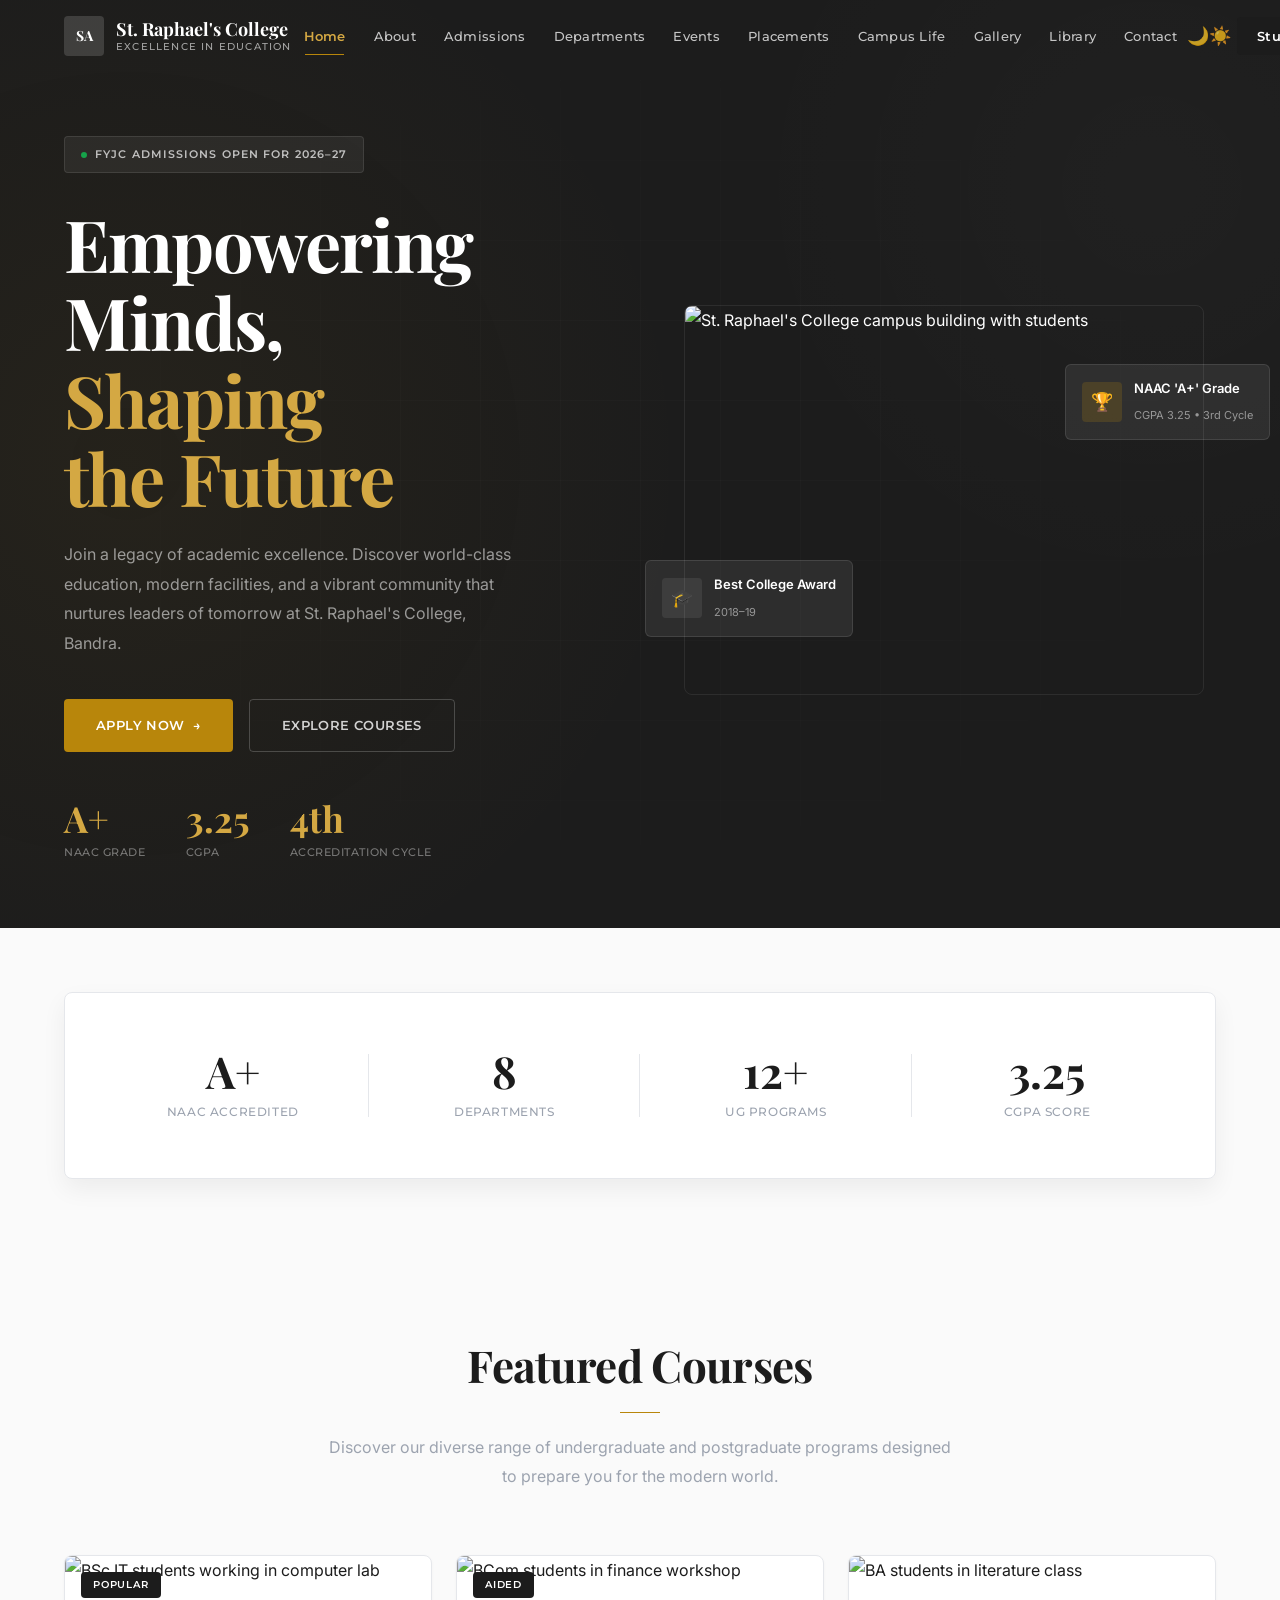
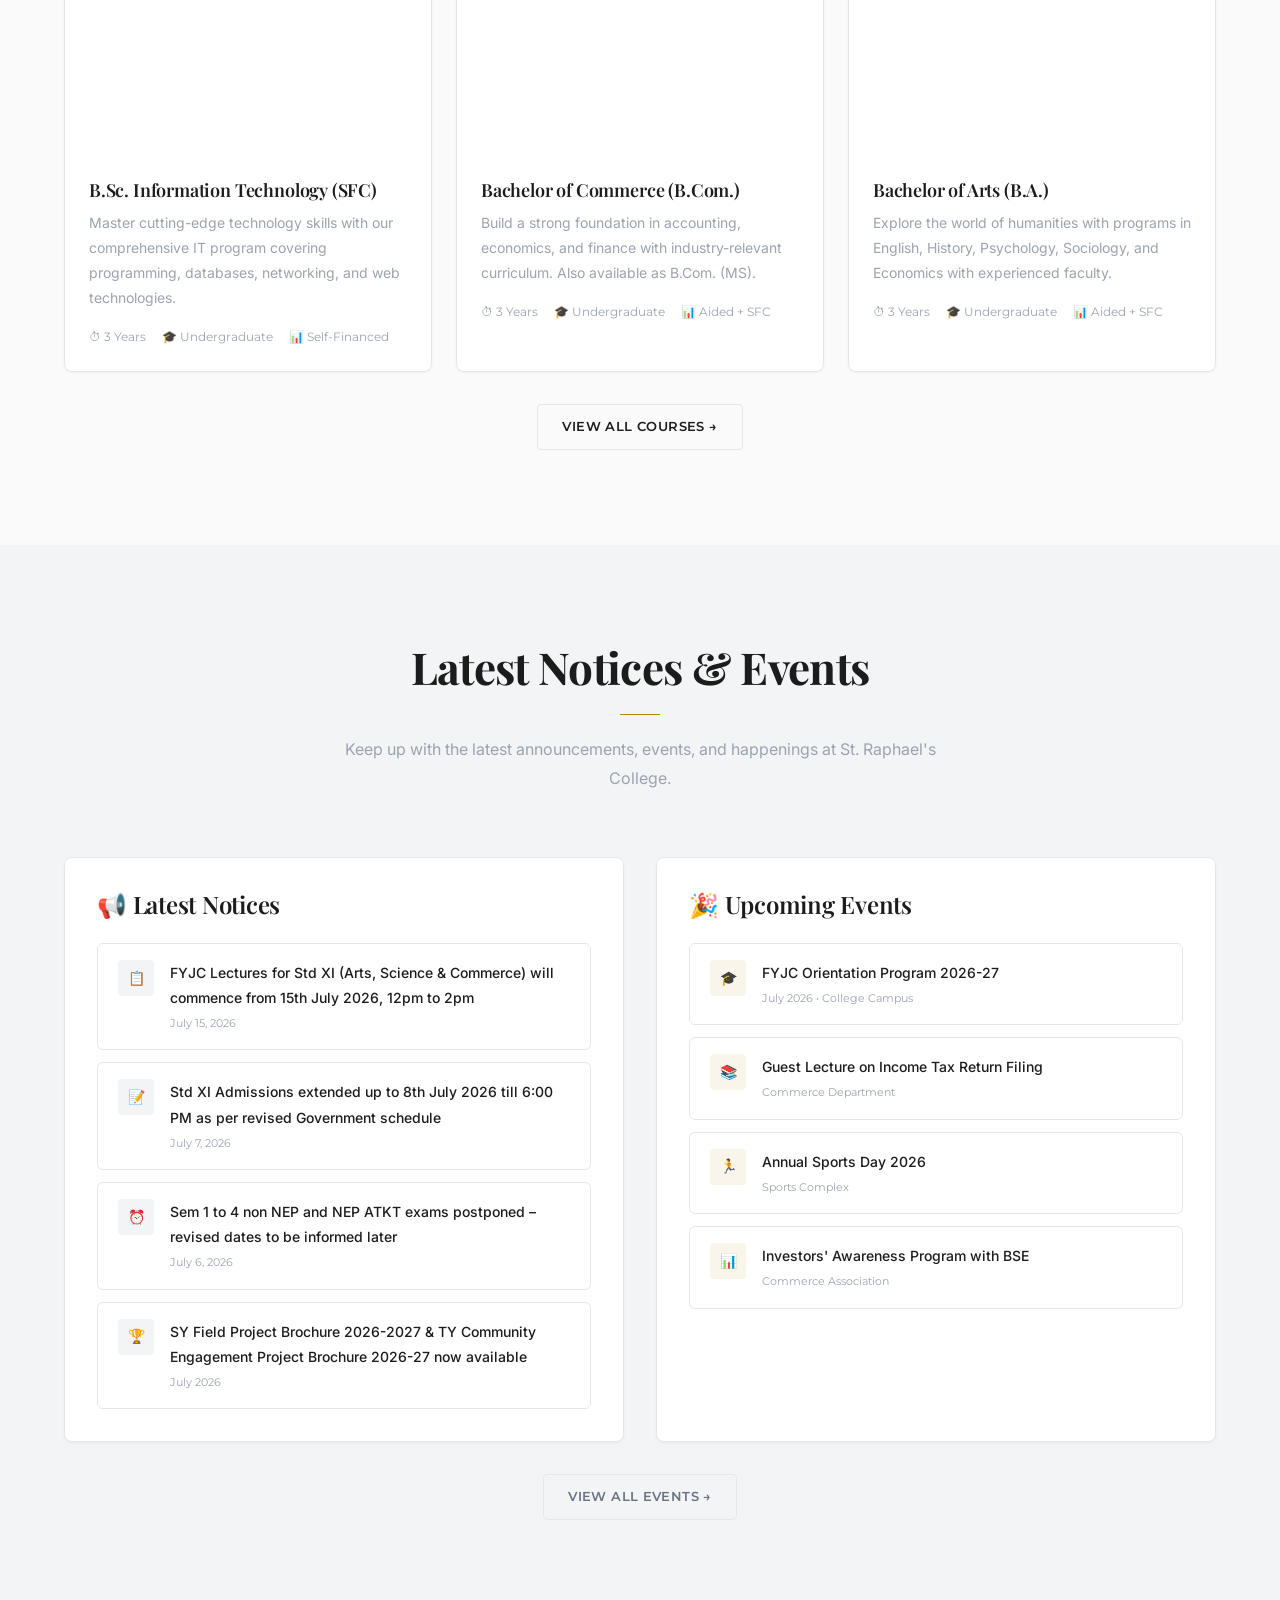
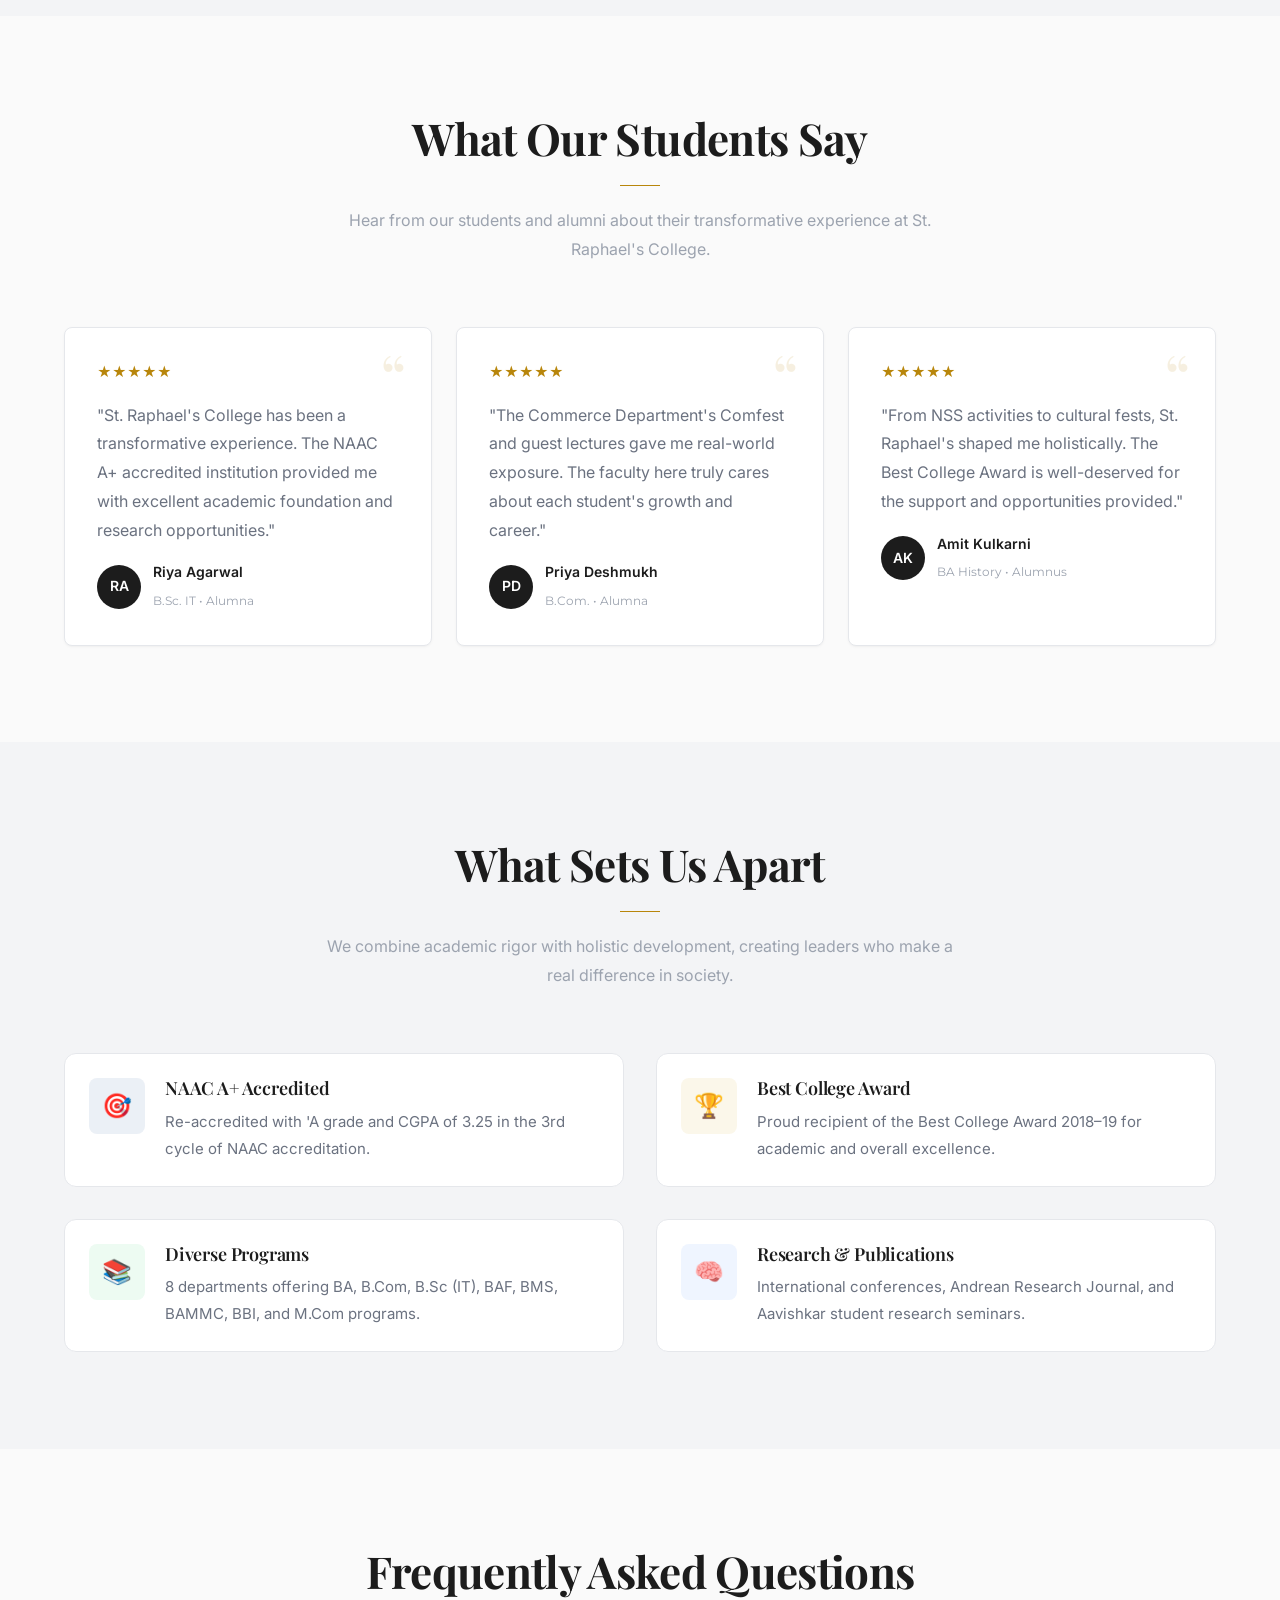
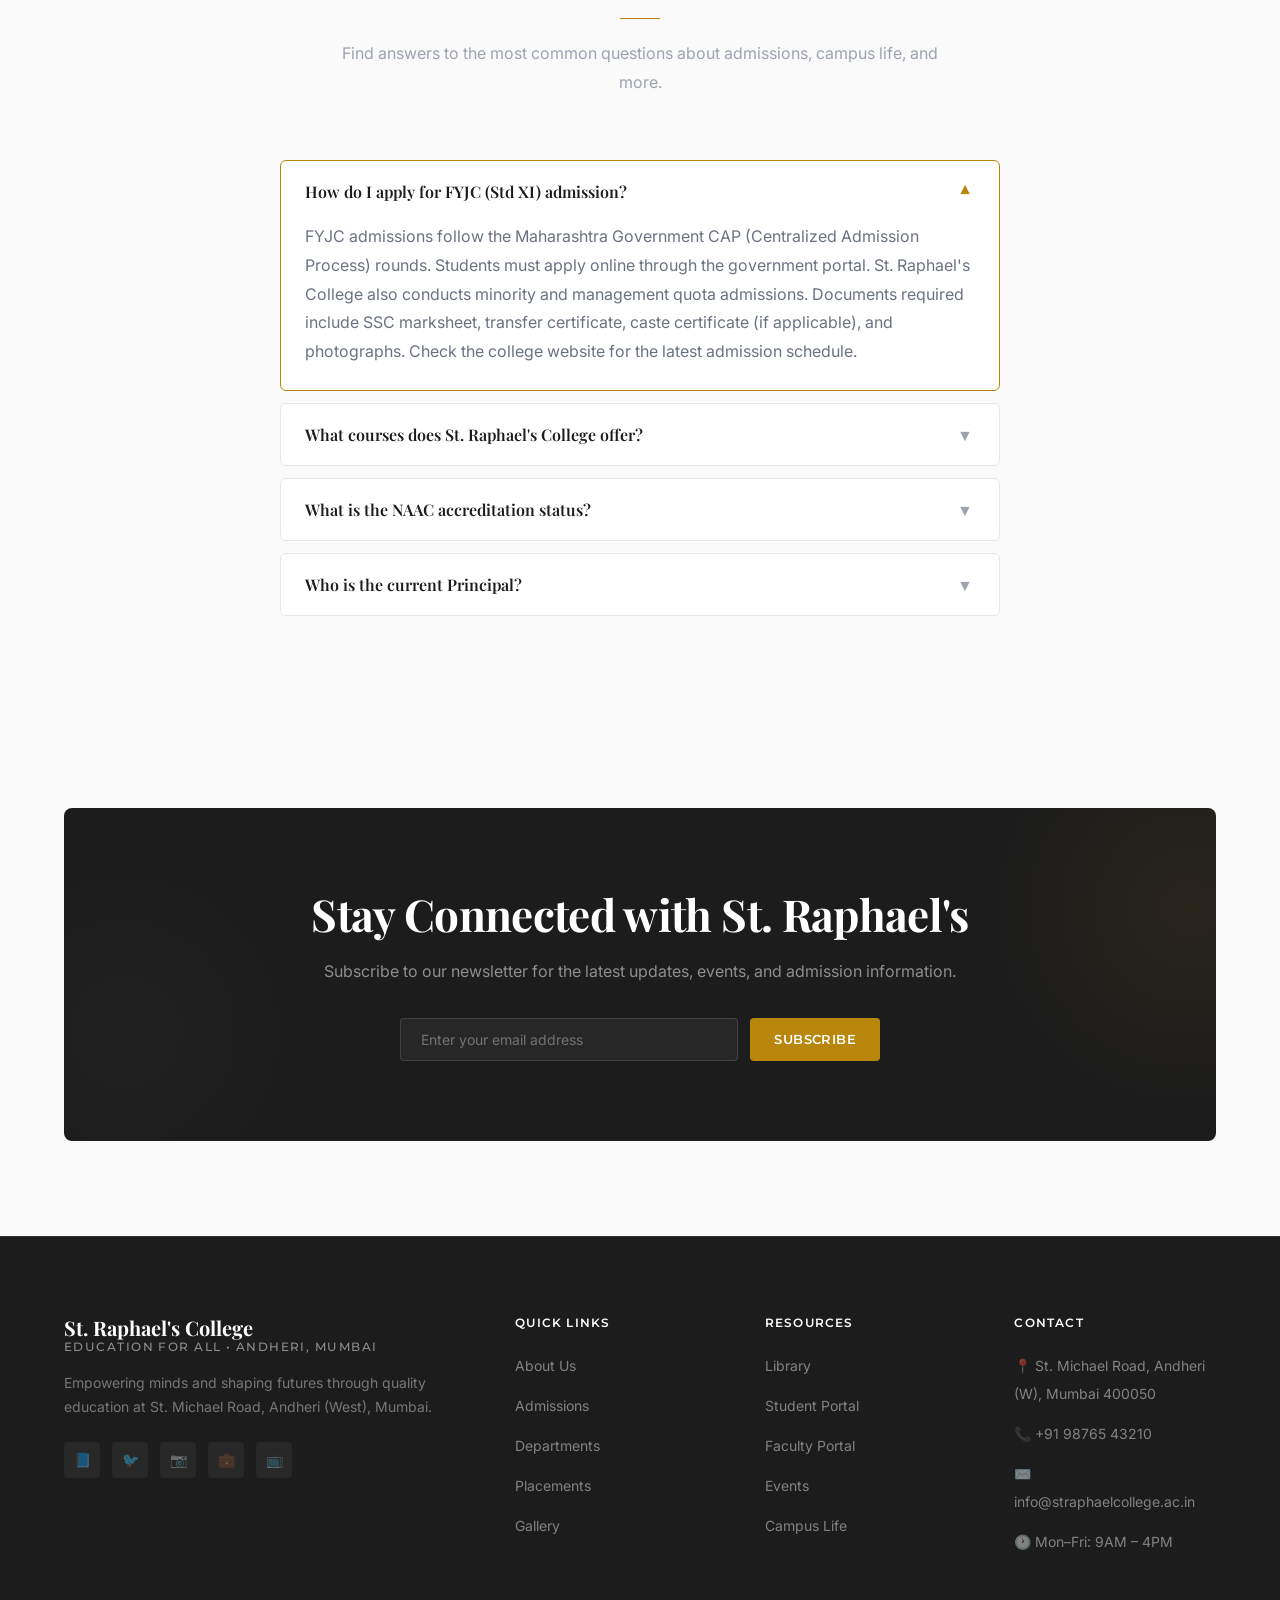
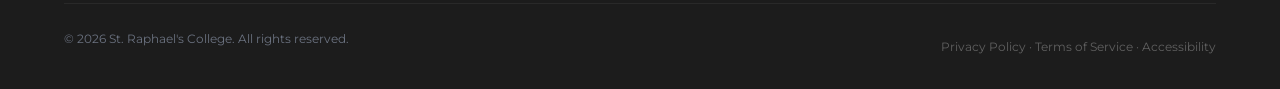
==== commit eb96e72d: "feat: replace real college information with fictional placeholder data" ====
--- a/index.html
+++ b/index.html
@@ -3,8 +3,8 @@
 <head>
     <meta charset="UTF-8">
     <meta name="viewport" content="width=device-width, initial-scale=1.0">
-    <meta name="description" content="St. Andrew's College – Empowering minds, shaping the future. Discover world-class education, modern facilities, and a vibrant campus life.">
-    <title>St. Andrew's College | Empowering Minds, Shaping the Future</title>
+    <meta name="description" content="St. Raphael's College – Empowering minds, shaping the future. Discover world-class education, modern facilities, and a vibrant campus life.">
+    <title>St. Raphael's College | Empowering Minds, Shaping the Future</title>
     <link rel="preconnect" href="https://fonts.googleapis.com">
     <link rel="preconnect" href="https://fonts.gstatic.com" crossorigin>
     <link href="https://fonts.googleapis.com/css2?family=Playfair+Display:wght@400;500;600;700;800&family=Inter:wght@400;500;600&family=Montserrat:wght@400;500;600;700&family=Outfit:wght@400;600;700;800&display=swap" rel="stylesheet">
@@ -28,10 +28,10 @@
     <!-- Navigation -->
     <header class="navbar" role="banner">
         <div class="container">
-            <a href="index.html" class="logo" aria-label="St. Andrew's College Home">
+            <a href="index.html" class="logo" aria-label="St. Raphael's College Home">
                 <div class="logo-icon">SA</div>
                 <div class="logo-text">
-                    St. Andrew's College
+                    St. Raphael's College
                     <small>Excellence in Education</small>
                 </div>
             </a>
@@ -100,7 +100,7 @@
                         <span class="highlight">Shaping the Future</span>
                     </h1>
                     <p class="hero-description">
-                        Join a legacy of academic excellence. Discover world-class education, modern facilities, and a vibrant community that nurtures leaders of tomorrow at St. Andrew's College, Bandra.
+                        Join a legacy of academic excellence. Discover world-class education, modern facilities, and a vibrant community that nurtures leaders of tomorrow at St. Raphael's College, Bandra.
                     </p>
                     <div class="hero-actions">
                         <a href="admissions.html" class="btn btn-secondary btn-lg">
@@ -116,7 +116,7 @@
                             <span class="hero-stat-label">NAAC Grade</span>
                         </div>
                         <div class="hero-stat">
-                            <span class="hero-stat-number">3.35</span>
+                            <span class="hero-stat-number">3.25</span>
                             <span class="hero-stat-label">CGPA</span>
                         </div>
                         <div class="hero-stat">
@@ -127,20 +127,20 @@
                 </div>
                 <div class="hero-visual">
                     <div class="hero-image-wrapper">
-                        <img src="https://images.unsplash.com/photo-1562774053-701939374585?w=800&h=600&fit=crop" alt="St. Andrew's College campus building with students" loading="eager">
+                        <img src="https://images.unsplash.com/photo-1562774053-701939374585?w=800&h=600&fit=crop" alt="St. Raphael's College campus building with students" loading="eager">
                     </div>
                     <div class="hero-floating-card card-1">
                         <div class="card-icon gold">🏆</div>
                         <div class="card-text">
                             <strong>NAAC 'A+' Grade</strong>
-                            <span>CGPA 3.35 • 4th Cycle</span>
+                            <span>CGPA 3.25 • 3rd Cycle</span>
                         </div>
                     </div>
                     <div class="hero-floating-card card-2">
                         <div class="card-icon blue">🎓</div>
                         <div class="card-text">
                             <strong>Best College Award</strong>
-                            <span>2015–16</span>
+                            <span>2018–19</span>
                         </div>
                     </div>
                 </div>
@@ -164,7 +164,7 @@
                         <div class="stat-label">UG Programs</div>
                     </div>
                     <div class="stat-item">
-                        <div class="stat-number">3.35</div>
+                        <div class="stat-number">3.25</div>
                         <div class="stat-label">CGPA Score</div>
                     </div>
                 </div>
@@ -235,7 +235,7 @@
             <div class="container">
                 <div class="section-header animate-on-scroll">
                     <h2 id="notices-events-heading">Latest Notices & Events</h2>
-                    <p>Keep up with the latest announcements, events, and happenings at St. Andrew's College.</p>
+                    <p>Keep up with the latest announcements, events, and happenings at St. Raphael's College.</p>
                 </div>
                 <div class="notices-events-grid">
                     <div class="card animate-slide-left">
@@ -320,11 +320,11 @@
             <div class="container">
                 <div class="section-header animate-on-scroll">
                     <h2 id="testimonials-heading">What Our Students Say</h2>
-                    <p>Hear from our students and alumni about their transformative experience at St. Andrew's College.</p>
+                    <p>Hear from our students and alumni about their transformative experience at St. Raphael's College.</p>
                 </div>
                 <div class="testimonials-grid stagger-children animate-on-scroll">
                     <blockquote class="testimonial-card">
-                        <div class="testimonial-stars" aria-label="5 stars">★★★★★</div>                            <p>"St. Andrew's College has been a transformative experience. The NAAC A+ accredited institution provided me with excellent academic foundation and research opportunities."</p>
+                        <div class="testimonial-stars" aria-label="5 stars">★★★★★</div>                            <p>"St. Raphael's College has been a transformative experience. The NAAC A+ accredited institution provided me with excellent academic foundation and research opportunities."</p>
                         <div class="testimonial-author">
                             <div class="testimonial-avatar">RA</div>
                             <div class="testimonial-info">
@@ -346,7 +346,7 @@
                     </blockquote>
                     <blockquote class="testimonial-card">
                         <div class="testimonial-stars" aria-label="5 stars">★★★★★</div>
-                        <p>"From NSS activities to cultural fests, St. Andrew's shaped me holistically. The Best College Award is well-deserved for the support and opportunities provided."</p>
+                        <p>"From NSS activities to cultural fests, St. Raphael's shaped me holistically. The Best College Award is well-deserved for the support and opportunities provided."</p>
                         <div class="testimonial-author">
                             <div class="testimonial-avatar">AK</div>
                             <div class="testimonial-info">
@@ -371,14 +371,14 @@
                         <div style="width: 56px; height: 56px; background: rgba(11,61,145,0.08); border-radius: var(--radius-lg); display: flex; align-items: center; justify-content: center; font-size: 1.5rem; flex-shrink: 0;">🎯</div>
                         <div>
                             <h3 style="margin-bottom: var(--space-2); font-size: 1.125rem;">NAAC A+ Accredited</h3>
-                            <p style="margin: 0; font-size: 0.9375rem;">Re-accredited with 'A+' grade and CGPA of 3.35 in the 4th cycle of NAAC accreditation.</p>
+                            <p style="margin: 0; font-size: 0.9375rem;">Re-accredited with 'A grade and CGPA of 3.25 in the 3rd cycle of NAAC accreditation.</p>
                         </div>
                     </div>
                     <div style="display: flex; gap: var(--space-5); align-items: flex-start; padding: var(--space-6); background: var(--card); border-radius: var(--radius-xl); border: 1px solid var(--card-border);">
                         <div style="width: 56px; height: 56px; background: rgba(212,175,55,0.1); border-radius: var(--radius-lg); display: flex; align-items: center; justify-content: center; font-size: 1.5rem; flex-shrink: 0;">🏆</div>
                         <div>
                             <h3 style="margin-bottom: var(--space-2); font-size: 1.125rem;">Best College Award</h3>
-                            <p style="margin: 0; font-size: 0.9375rem;">Proud recipient of the Best College Award 2015–16 for academic and overall excellence.</p>
+                            <p style="margin: 0; font-size: 0.9375rem;">Proud recipient of the Best College Award 2018–19 for academic and overall excellence.</p>
                         </div>
                     </div>
                     <div style="display: flex; gap: var(--space-5); align-items: flex-start; padding: var(--space-6); background: var(--card); border-radius: var(--radius-xl); border: 1px solid var(--card-border);">
@@ -414,13 +414,13 @@
                         </button>
                         <div class="faq-answer" style="max-height: 200px;">
                             <div class="faq-answer-inner">
-                                FYJC admissions follow the Maharashtra Government CAP (Centralized Admission Process) rounds. Students must apply online through the government portal. St. Andrew's College also conducts minority and management quota admissions. Documents required include SSC marksheet, transfer certificate, caste certificate (if applicable), and photographs. Check the college website for the latest admission schedule.
+                                FYJC admissions follow the Maharashtra Government CAP (Centralized Admission Process) rounds. Students must apply online through the government portal. St. Raphael's College also conducts minority and management quota admissions. Documents required include SSC marksheet, transfer certificate, caste certificate (if applicable), and photographs. Check the college website for the latest admission schedule.
                             </div>
                         </div>
                     </div>
                     <div class="faq-item">
                         <button class="faq-question" aria-expanded="false">
-                            What courses does St. Andrew's College offer?
+                            What courses does St. Raphael's College offer?
                             <span class="faq-chevron" aria-hidden="true">▼</span>
                         </button>
                         <div class="faq-answer">
@@ -436,7 +436,7 @@
                         </button>
                         <div class="faq-answer">
                             <div class="faq-answer-inner">
-                                St. Andrew's College has been re-accredited with an 'A+' grade and CGPA of 3.35 in the 4th cycle of NAAC accreditation (2023). We have been accredited since 2004 and consistently maintain high academic standards.
+                                St. Raphael's College has been re-accredited with an 'A grade and CGPA of 3.25 in the 3rd cycle of NAAC accreditation (2023). We have been accredited since 2004 and consistently maintain high academic standards.
                             </div>
                         </div>
                     </div>
@@ -447,7 +447,7 @@
                         </button>
                         <div class="faq-answer">
                             <div class="faq-answer-inner">
-                                The current Principal is Prof. (Dr.) Sybil Thomas, who has been serving since 2024. She is assisted by Dr. Charmaine Braganza (Vice Principal – Aided), Dr. Sharon Gonsalves (Vice Principal – Self-Financed), and Mr. Frederick Arland (Vice Principal – Junior College).
+                                The current Principal is Prof. (Dr.) Meera Deshpande, who has been serving since 2024. She is assisted by Dr. Rajesh Kulkarni (Vice Principal – Aided), Dr. Priya Sharma (Vice Principal – Self-Financed), and Mr. Vikram Patel (Vice Principal – Junior College).
                             </div>
                         </div>
                     </div>
@@ -459,7 +459,7 @@
         <section class="section" aria-labelledby="newsletter-heading">
             <div class="container">
                 <div class="newsletter-section animate-on-scroll">
-                    <h2 id="newsletter-heading">Stay Connected with St. Andrew's</h2>
+                    <h2 id="newsletter-heading">Stay Connected with St. Raphael's</h2>
                     <p>Subscribe to our newsletter for the latest updates, events, and admission information.</p>
                     <form class="newsletter-form" onsubmit="event.preventDefault(); this.querySelector('button').textContent='Subscribed! ✓'; this.querySelector('input').value='';">
                         <input type="email" placeholder="Enter your email address" required aria-label="Email address for newsletter">
@@ -477,10 +477,10 @@
             <div class="footer-grid">
                 <div class="footer-brand">
                     <div class="logo-text" style="font-size: 1.25rem; margin-bottom: var(--space-4); color: white;">
-                        St. Andrew's College
-                        <small style="display: block; font-size: 0.75rem; color: rgba(255,255,255,0.5); font-weight: 500;">Education for All • Bandra, Mumbai</small>
-                    </div>
-                    <p>Empowering minds and shaping futures through quality education at St. Dominic Road, Bandra (West), Mumbai.</p>
+                        St. Raphael's College
+                        <small style="display: block; font-size: 0.75rem; color: rgba(255,255,255,0.5); font-weight: 500;">Education for All • Andheri, Mumbai</small>
+                    </div>
+                    <p>Empowering minds and shaping futures through quality education at St. Michael Road, Andheri (West), Mumbai.</p>
                     <div class="footer-social">
                         <a href="#" aria-label="Facebook"><span aria-hidden="true">📘</span></a>
                         <a href="#" aria-label="Twitter"><span aria-hidden="true">🐦</span></a>
@@ -512,15 +512,15 @@
                 <div class="footer-column">
                     <h4>Contact</h4>
                     <ul class="footer-links">
-                        <li><a href="contact.html"><span aria-hidden="true">📍</span> St. Dominic Road, Bandra (W), Mumbai 400050</a></li>
-                        <li><a href="tel:+917400084934"><span aria-hidden="true">📞</span> +91 74000 84934</a></li>
-                        <li><a href="mailto:info@standrewscollege.ac.in"><span aria-hidden="true">✉️</span> info@standrewscollege.ac.in</a></li>
+                        <li><a href="contact.html"><span aria-hidden="true">📍</span> St. Michael Road, Andheri (W), Mumbai 400050</a></li>
+                        <li><a href="tel:+919876543210"><span aria-hidden="true">📞</span> +91 98765 43210</a></li>
+                        <li><a href="mailto:info@straphaelcollege.ac.in"><span aria-hidden="true">✉️</span> info@straphaelcollege.ac.in</a></li>
                         <li><a href="#"><span aria-hidden="true">🕐</span> Mon–Fri: 9AM – 4PM</a></li>
                     </ul>
                 </div>
             </div>
             <div class="footer-bottom">
-                <p>&copy; 2026 St. Andrew's College. All rights reserved.</p>
+                <p>&copy; 2026 St. Raphael's College. All rights reserved.</p>
                 <div>
                     <a href="#">Privacy Policy</a> · <a href="#">Terms of Service</a> · <a href="#">Accessibility</a>
                 </div>
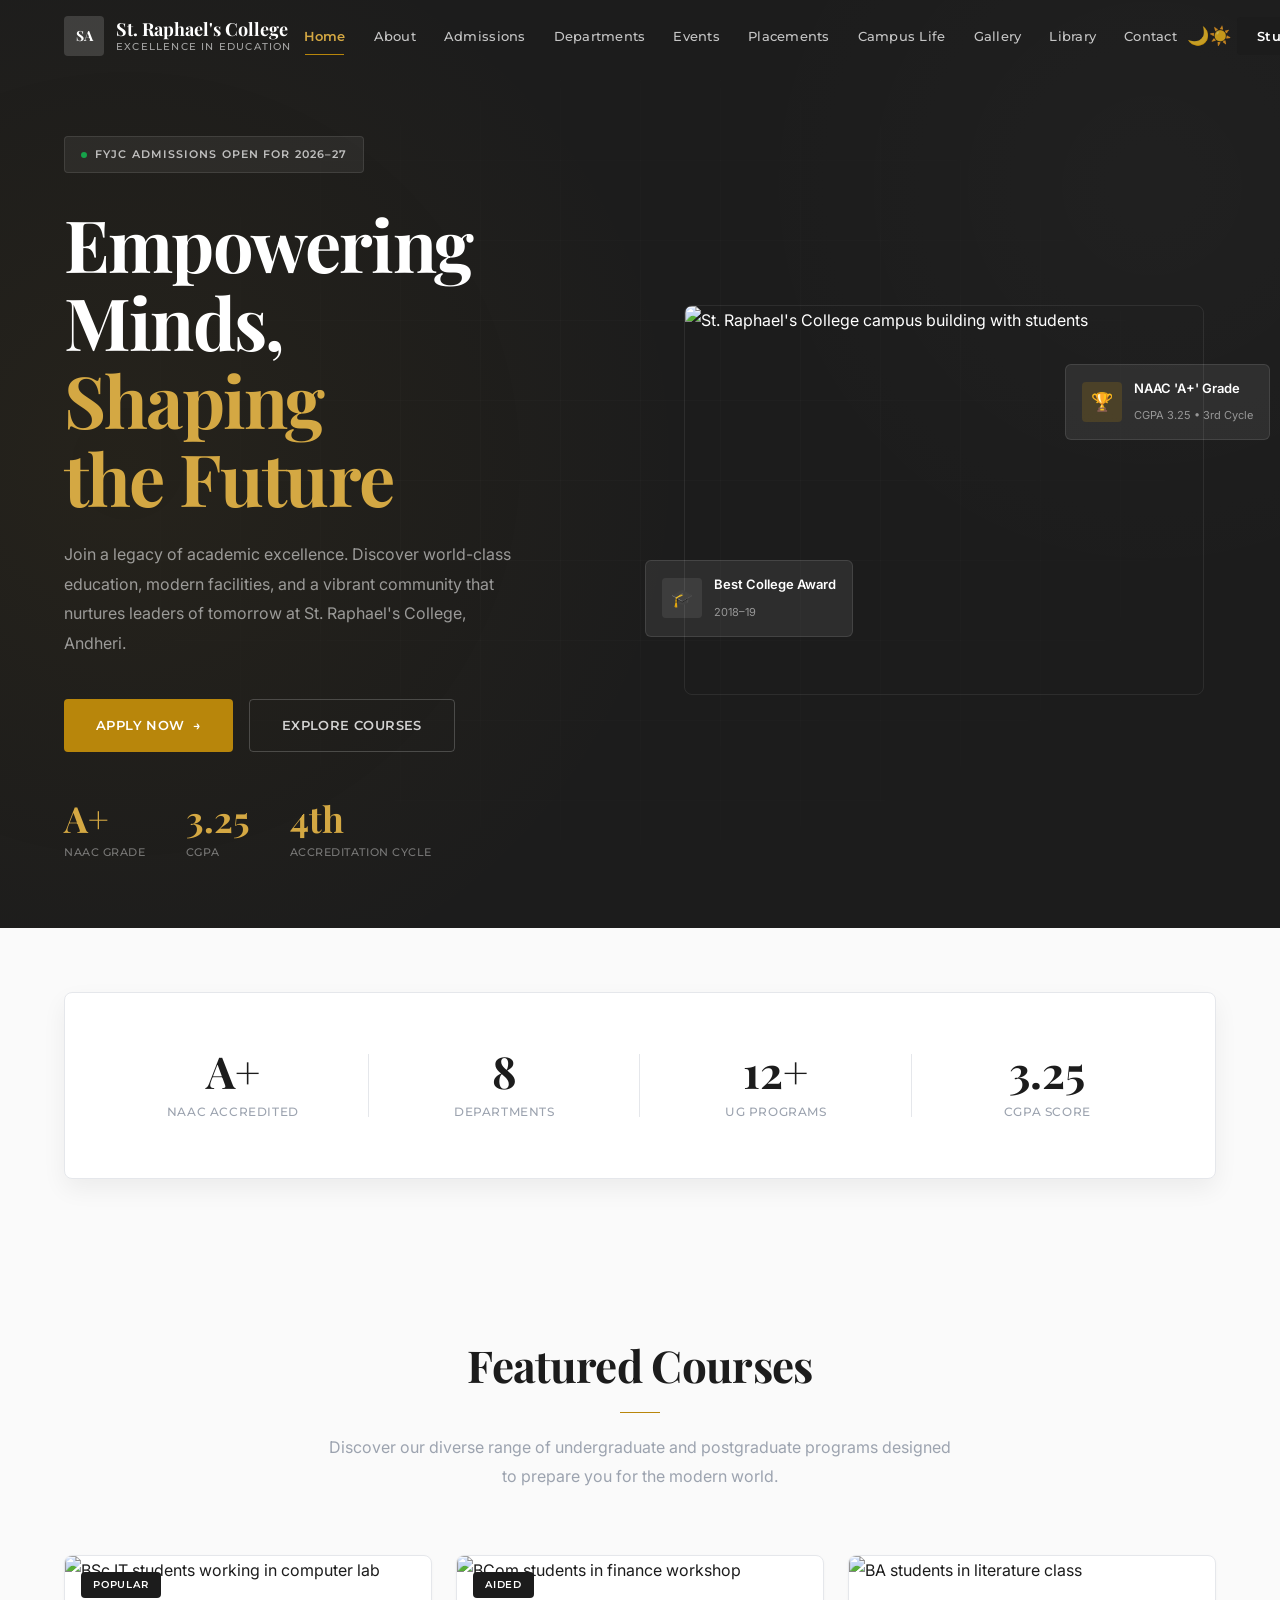
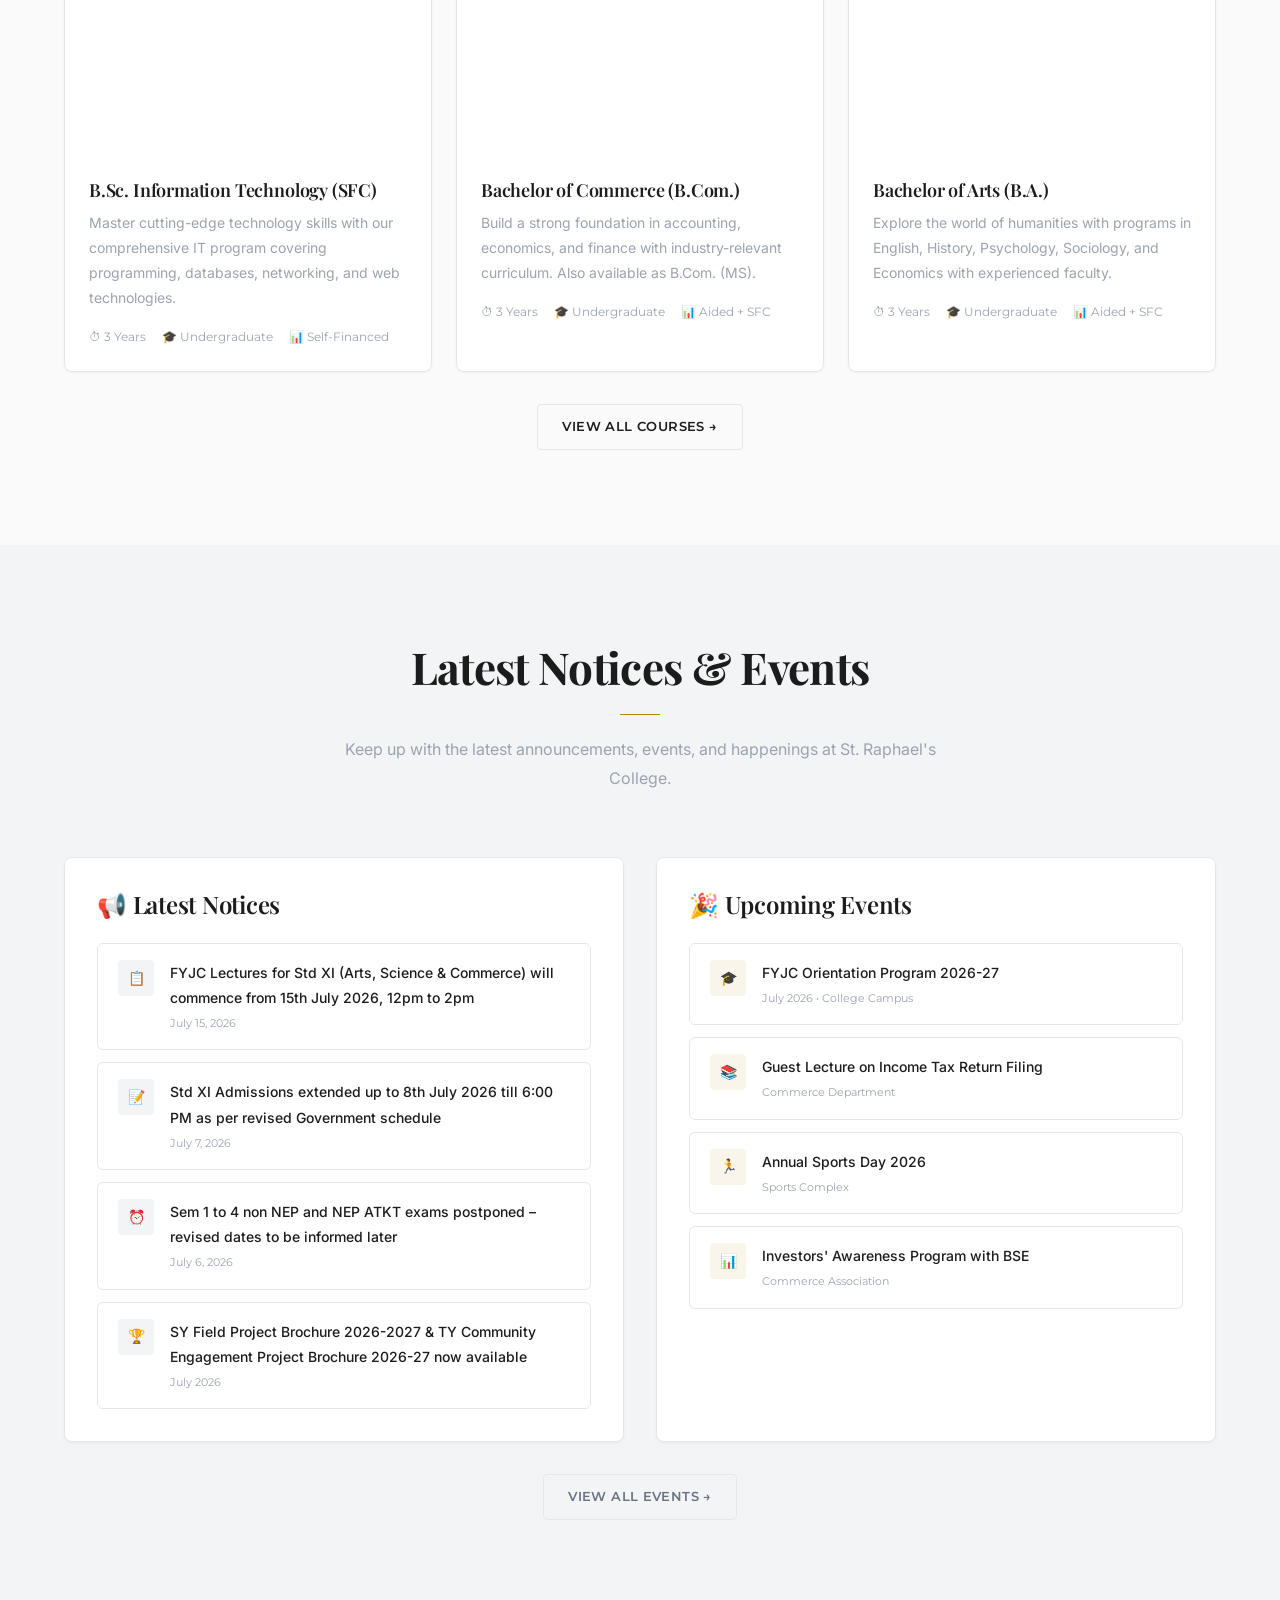
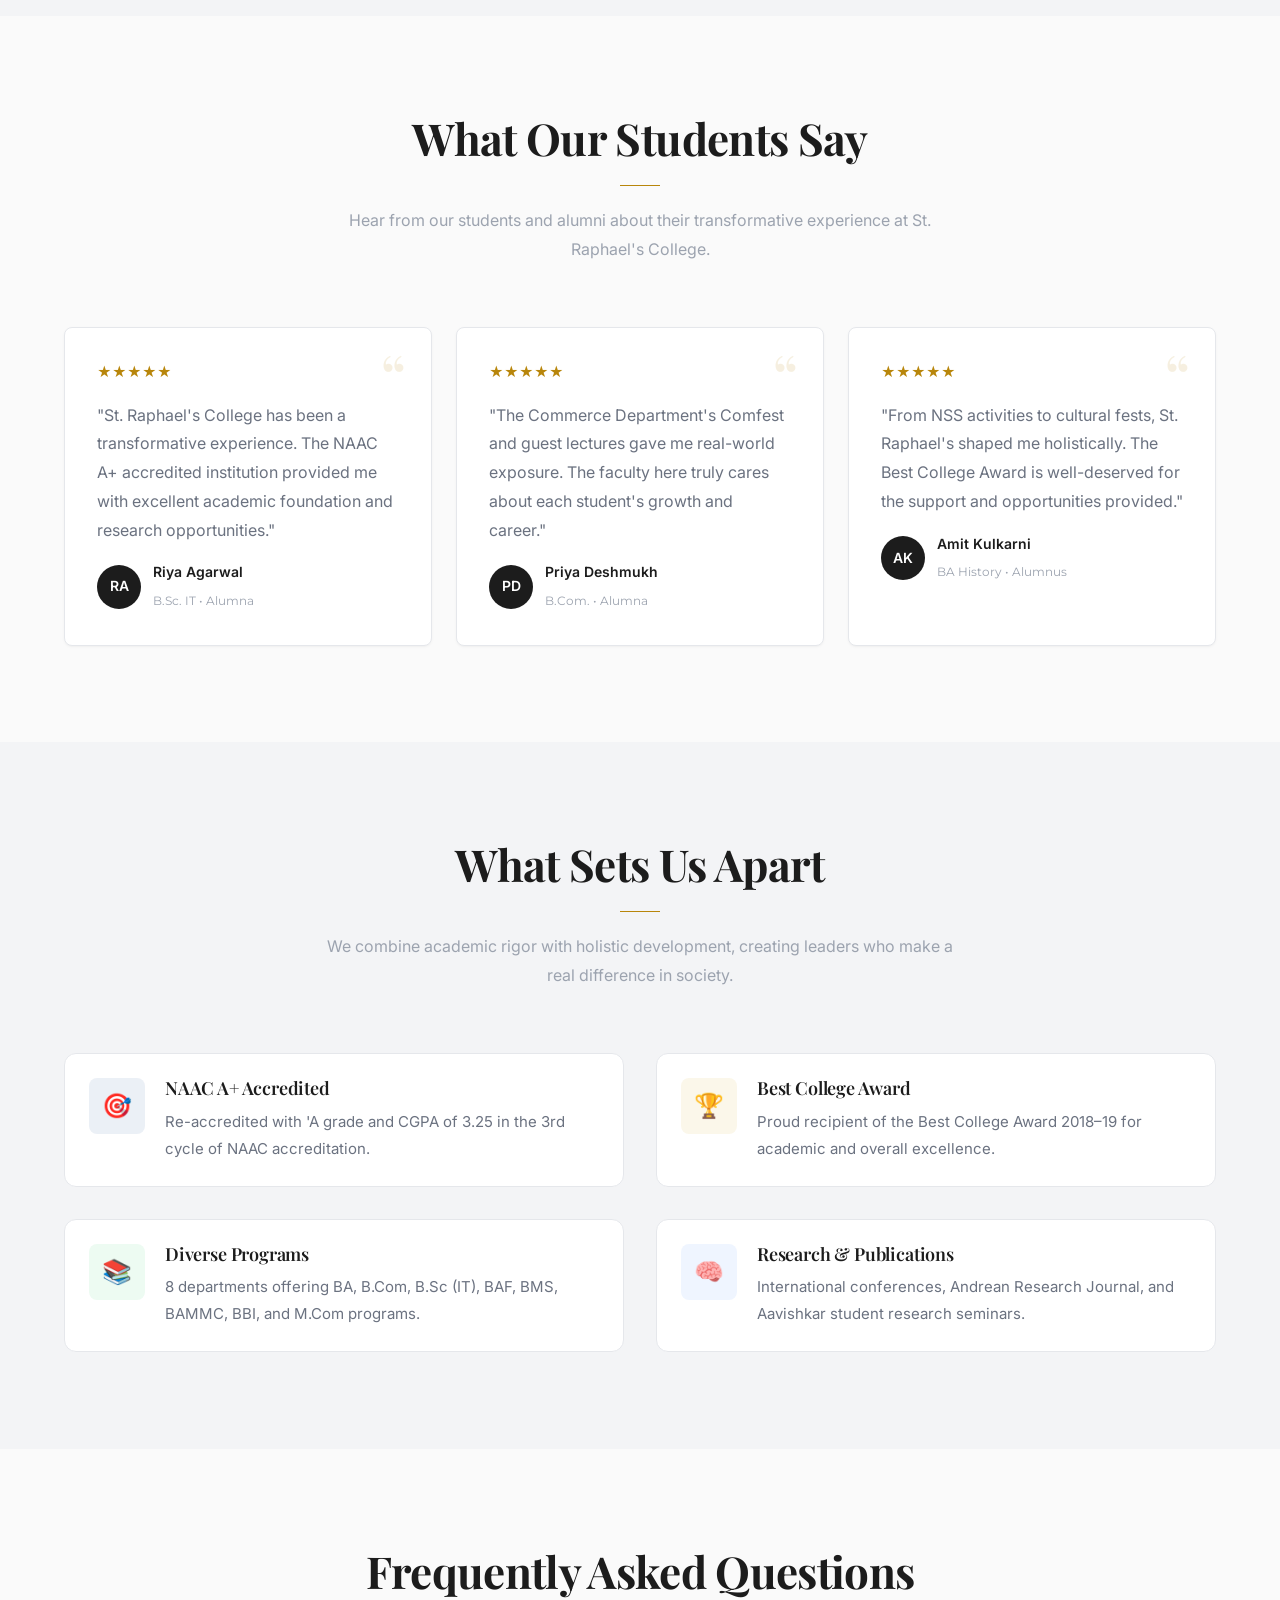
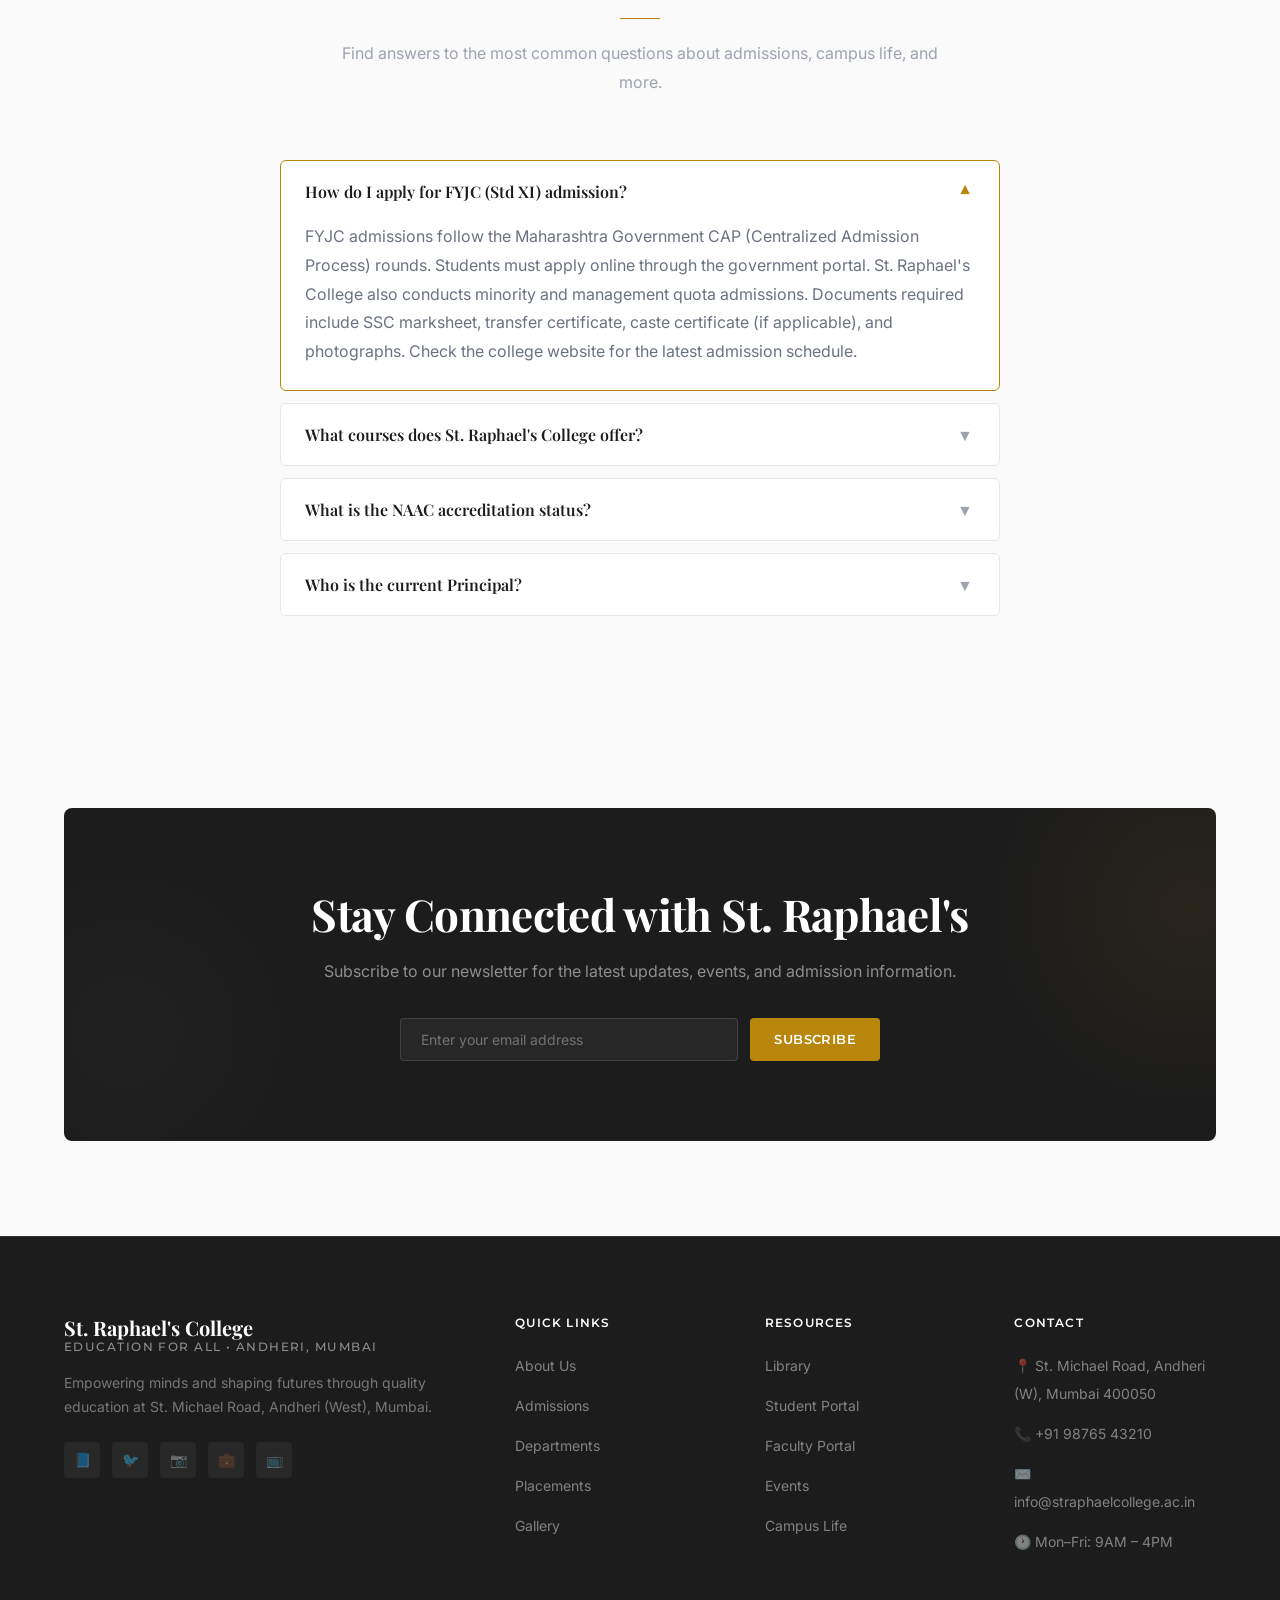
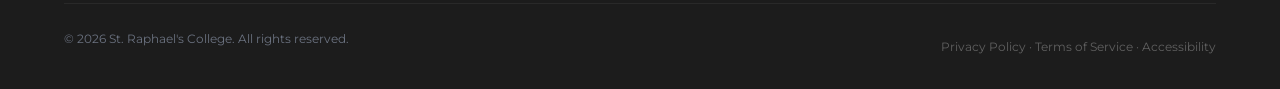
==== commit 73780888: "fix: remove last Bandra reference in hero text" ====
--- a/index.html
+++ b/index.html
@@ -100,7 +100,7 @@
                         <span class="highlight">Shaping the Future</span>
                     </h1>
                     <p class="hero-description">
-                        Join a legacy of academic excellence. Discover world-class education, modern facilities, and a vibrant community that nurtures leaders of tomorrow at St. Raphael's College, Bandra.
+                        Join a legacy of academic excellence. Discover world-class education, modern facilities, and a vibrant community that nurtures leaders of tomorrow at St. Raphael's College, Andheri.
                     </p>
                     <div class="hero-actions">
                         <a href="admissions.html" class="btn btn-secondary btn-lg">
